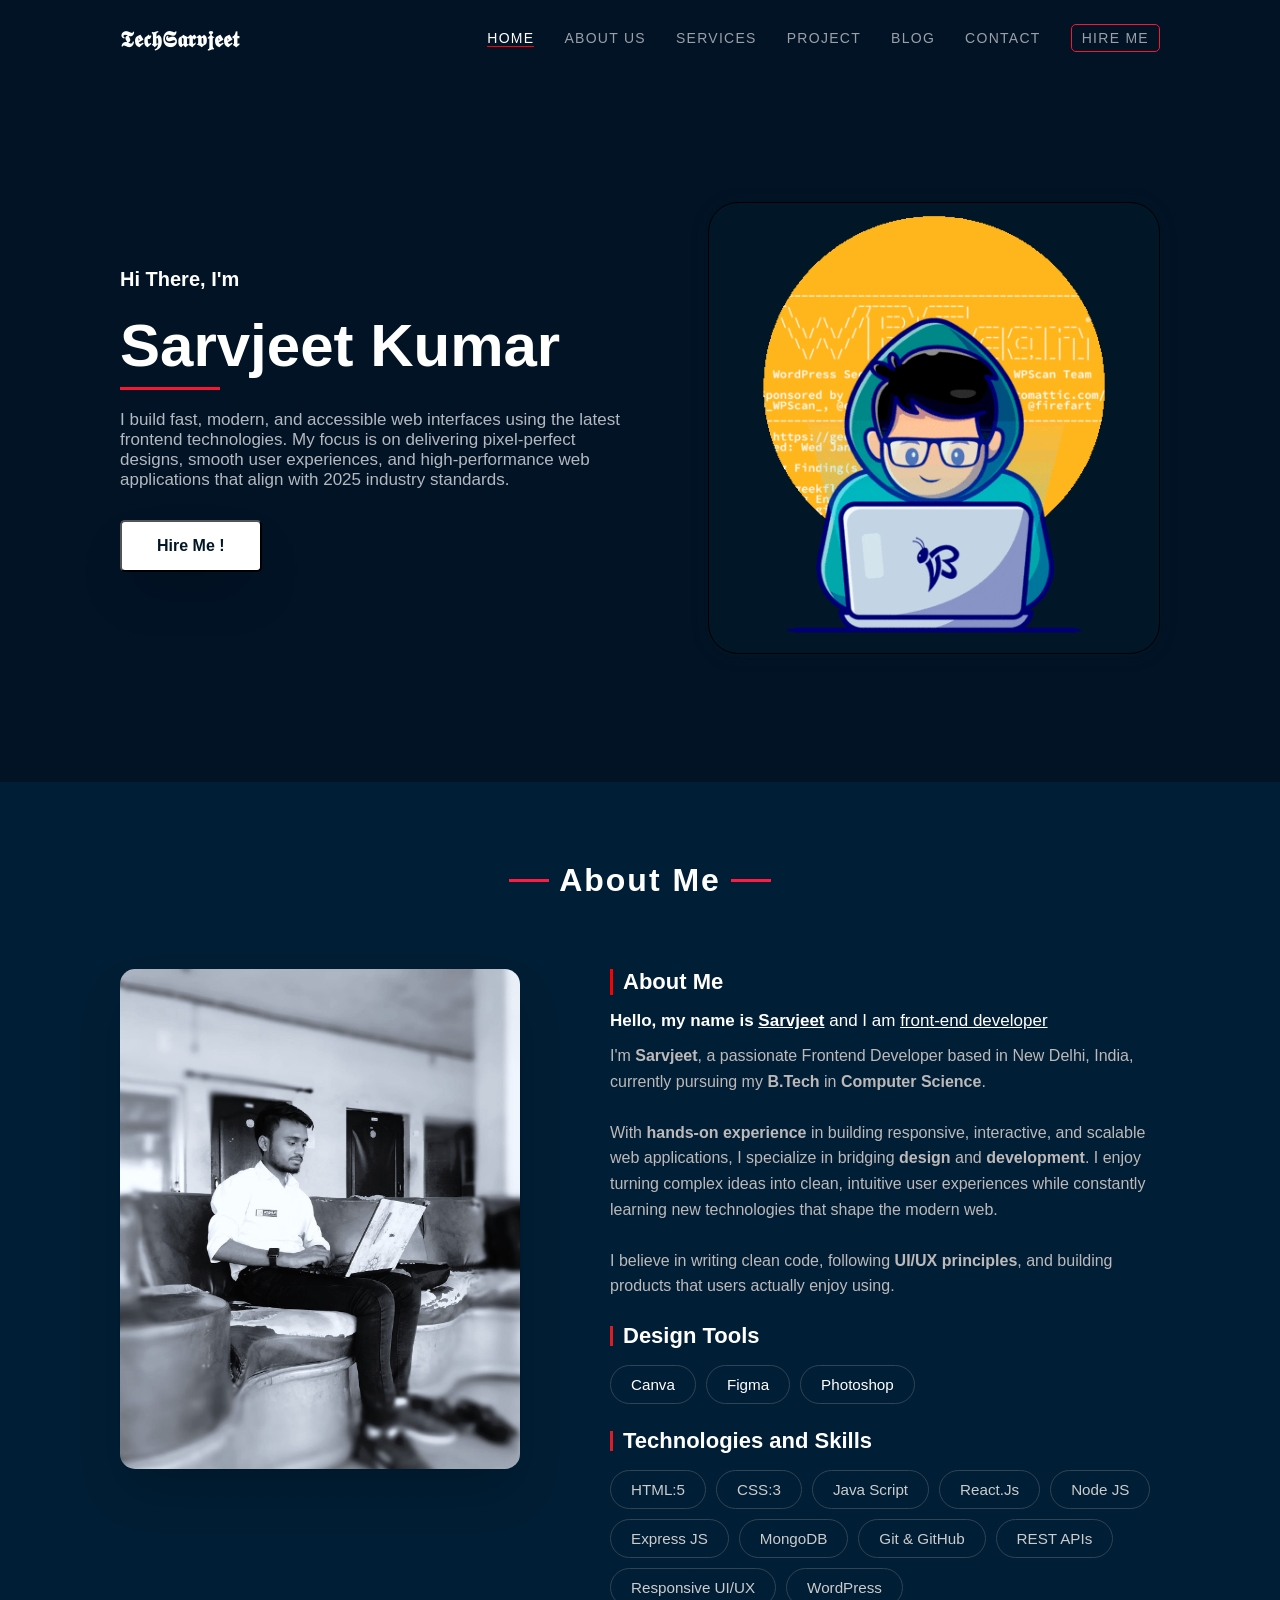
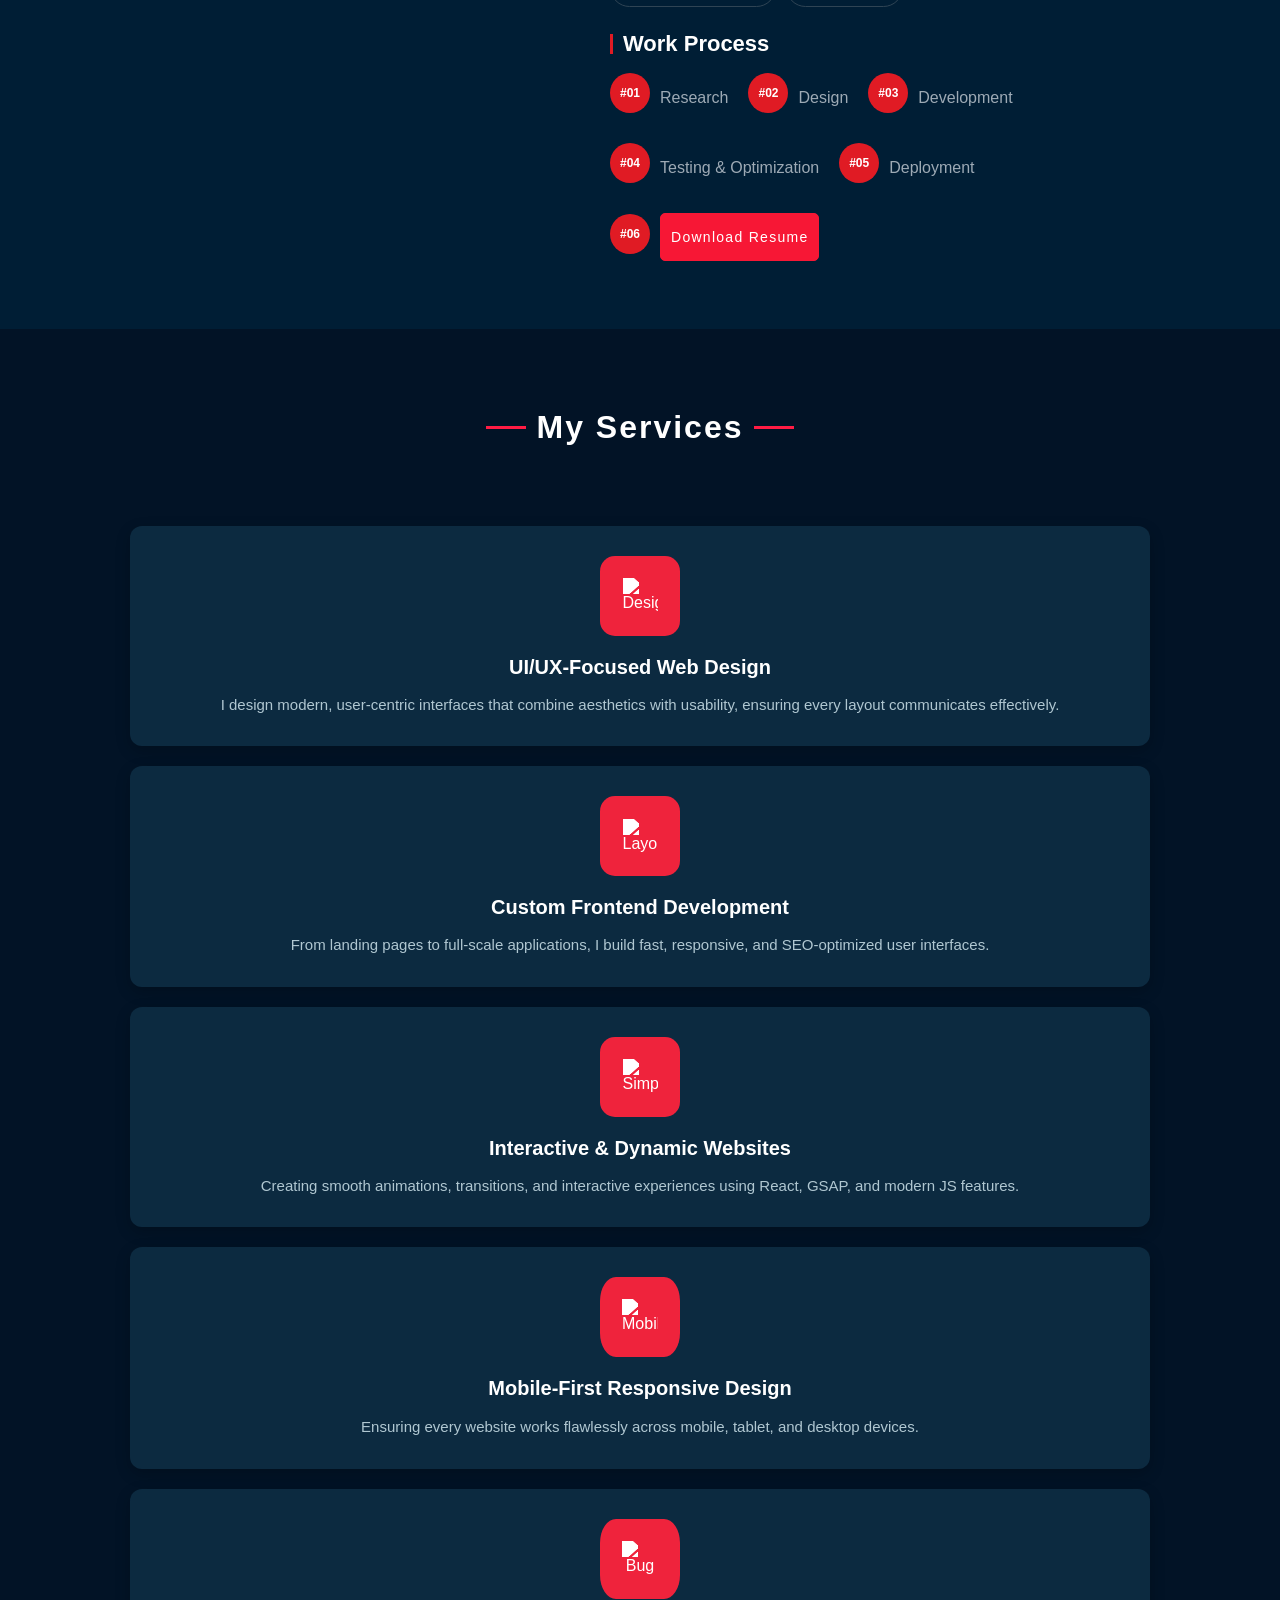
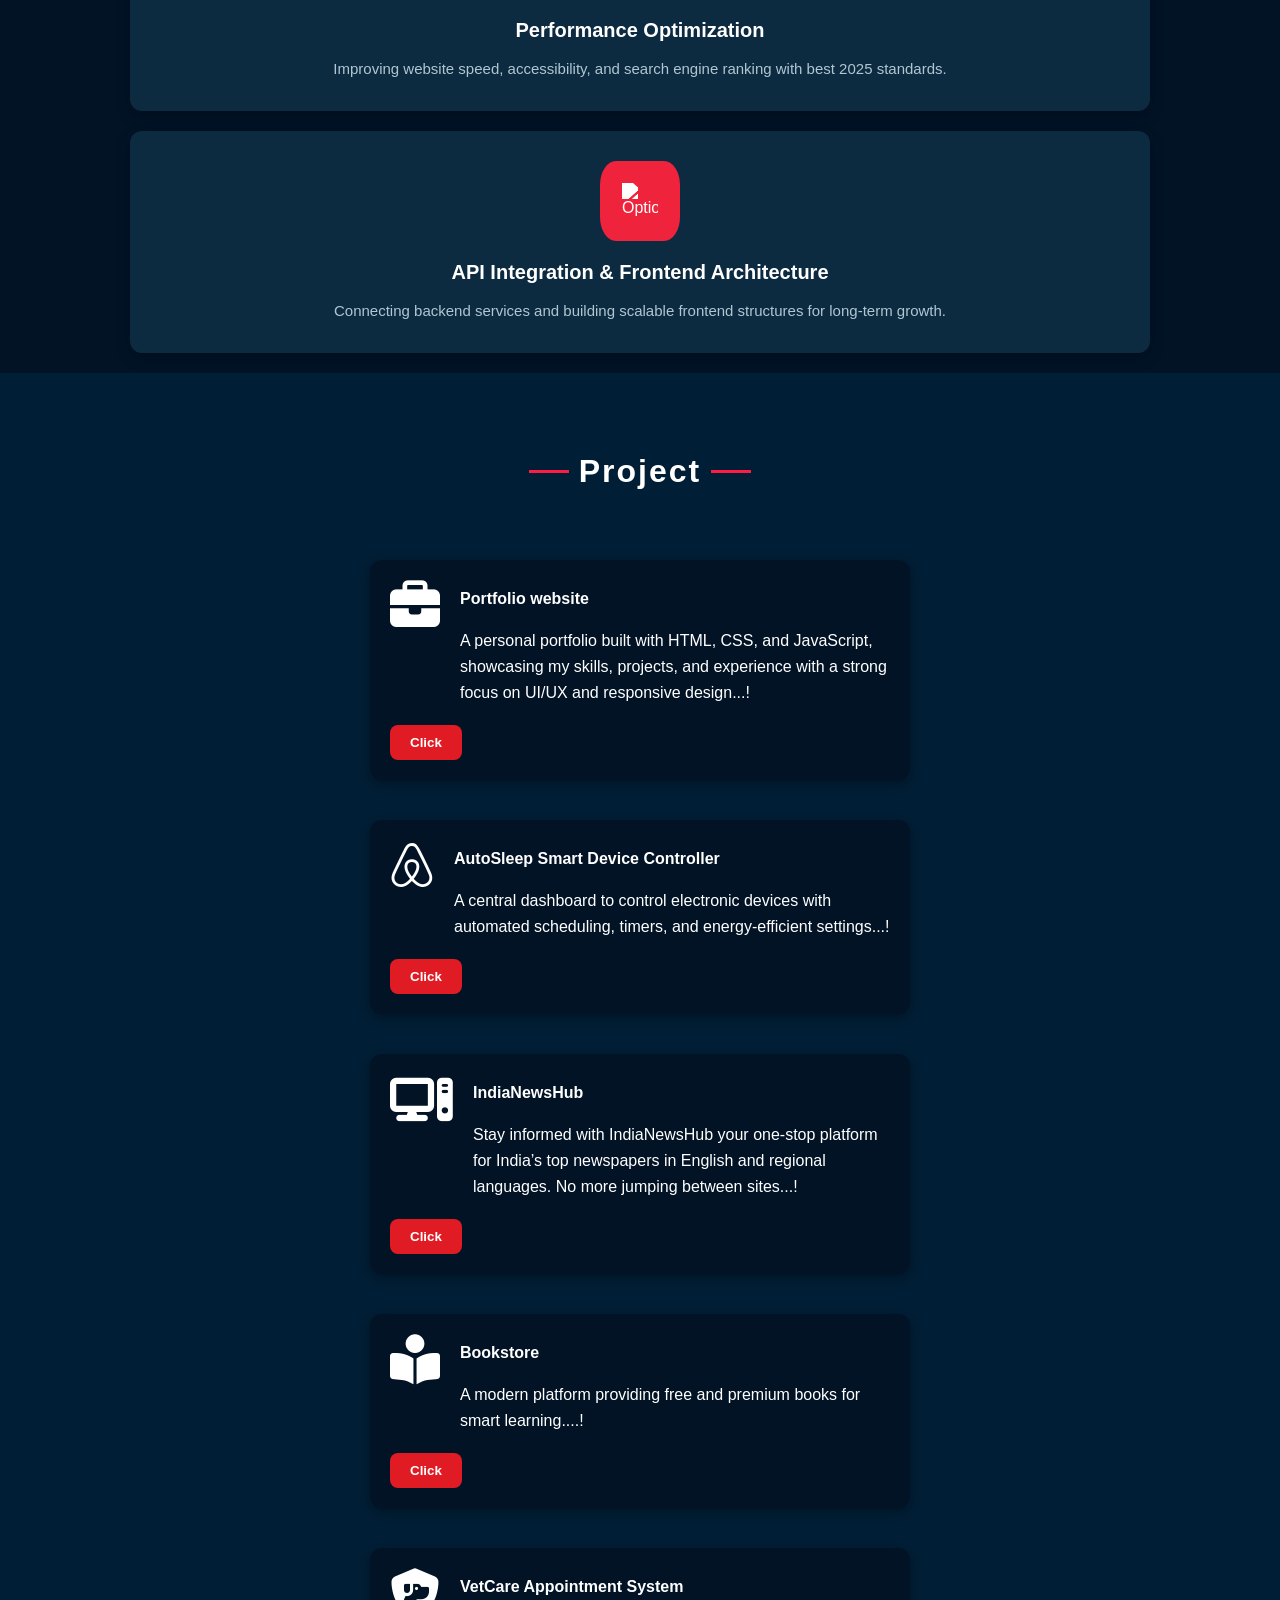
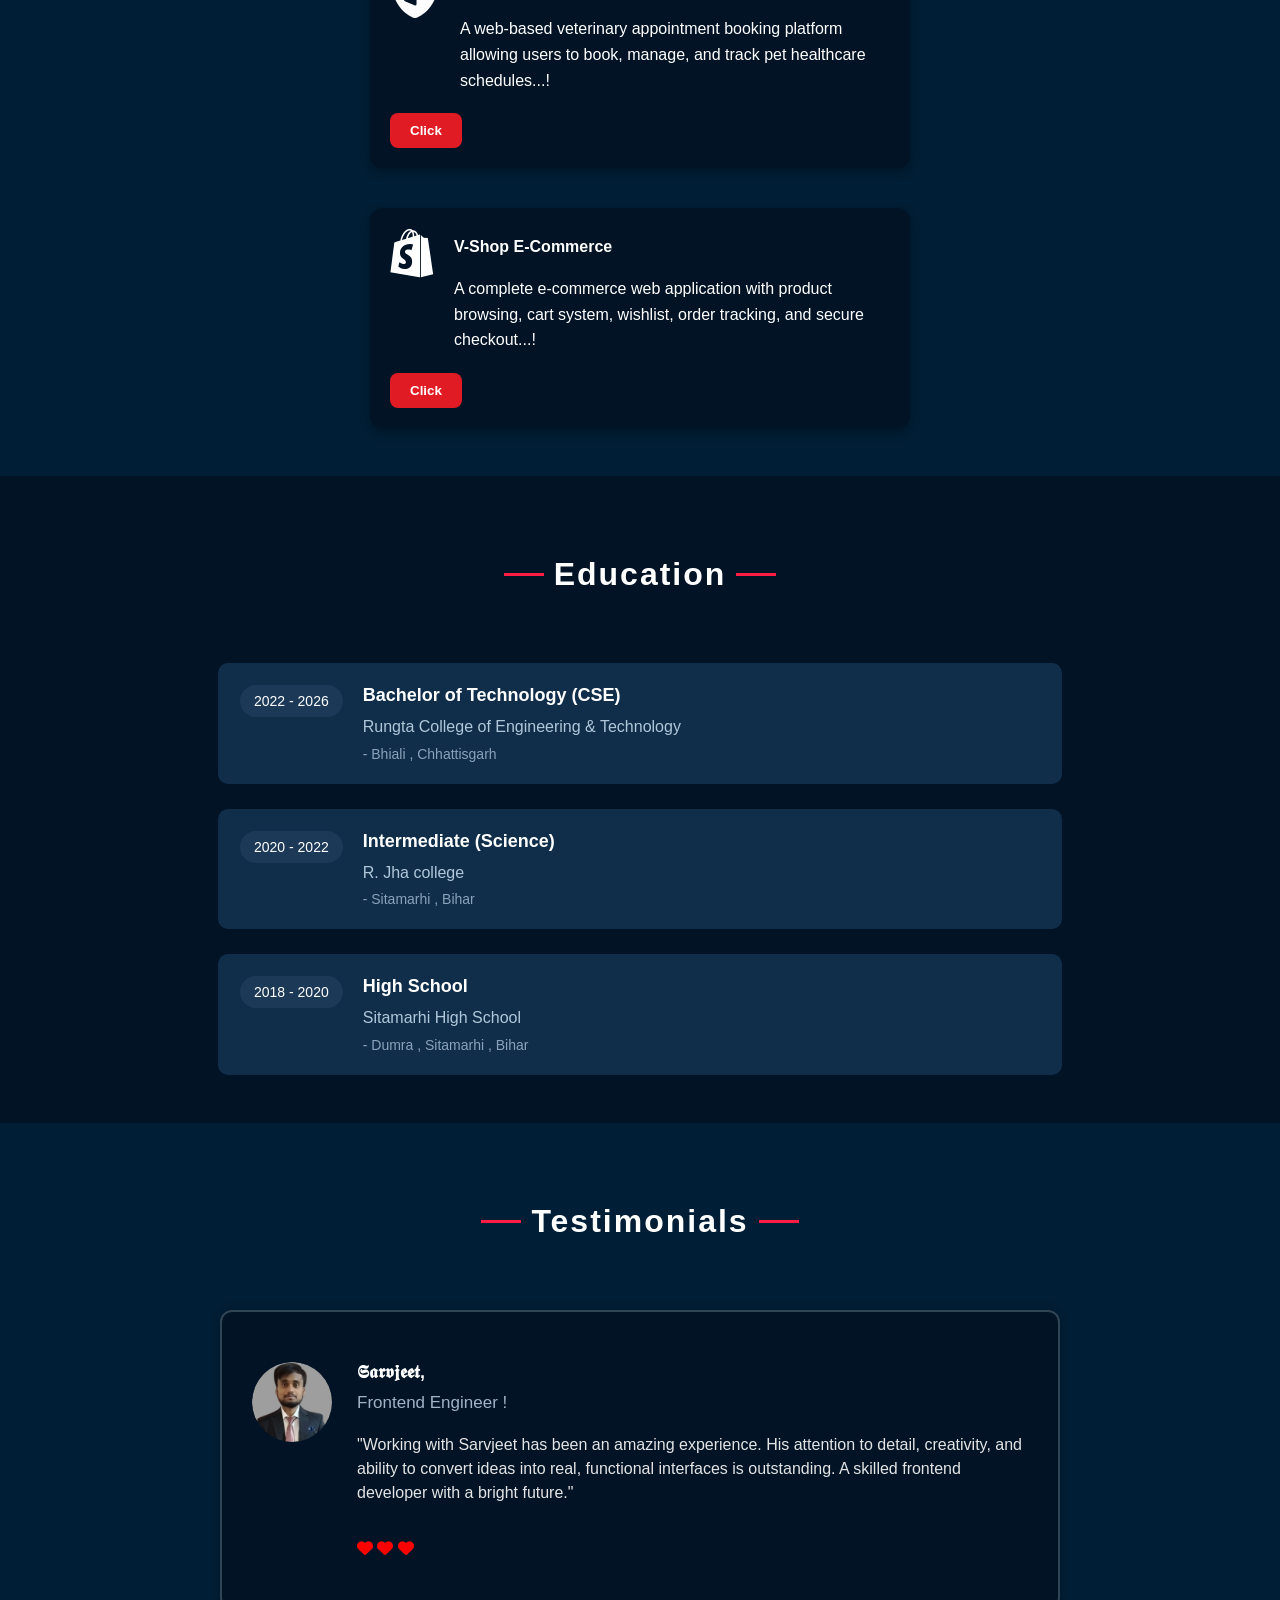
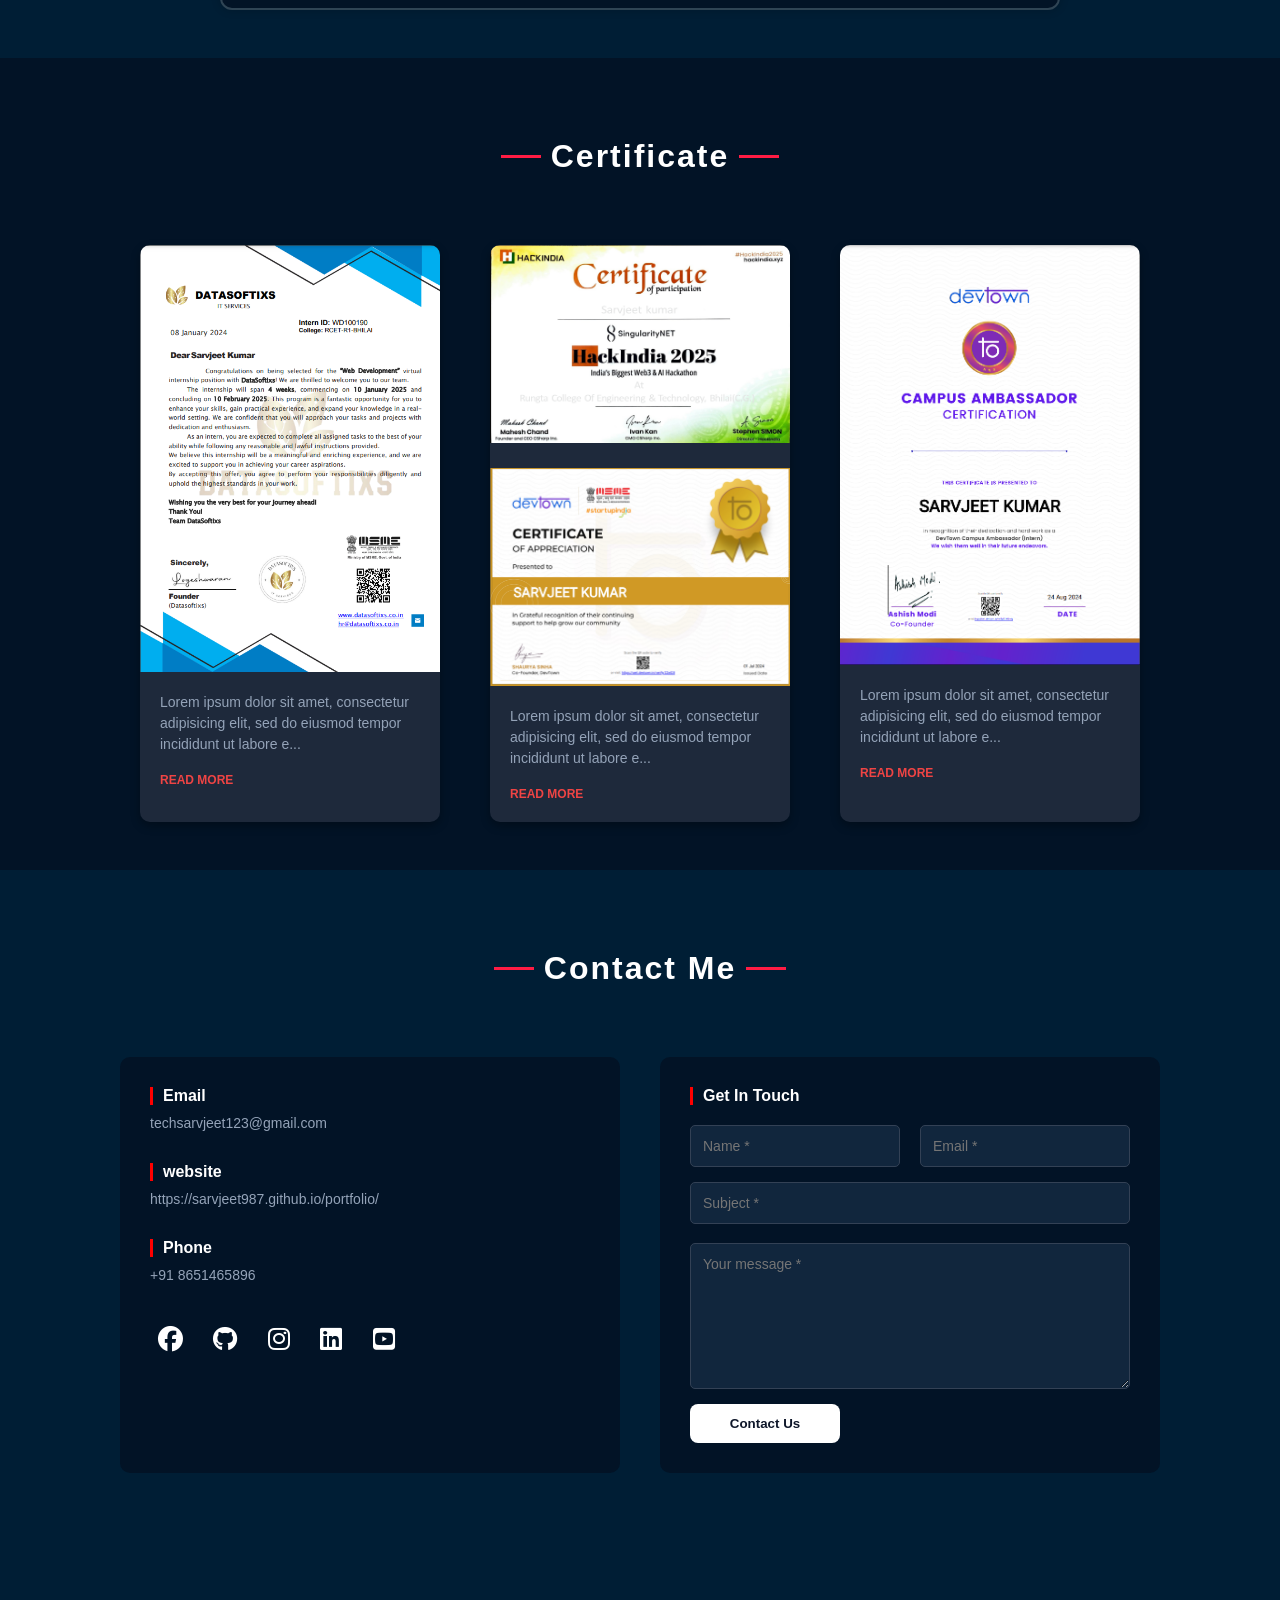
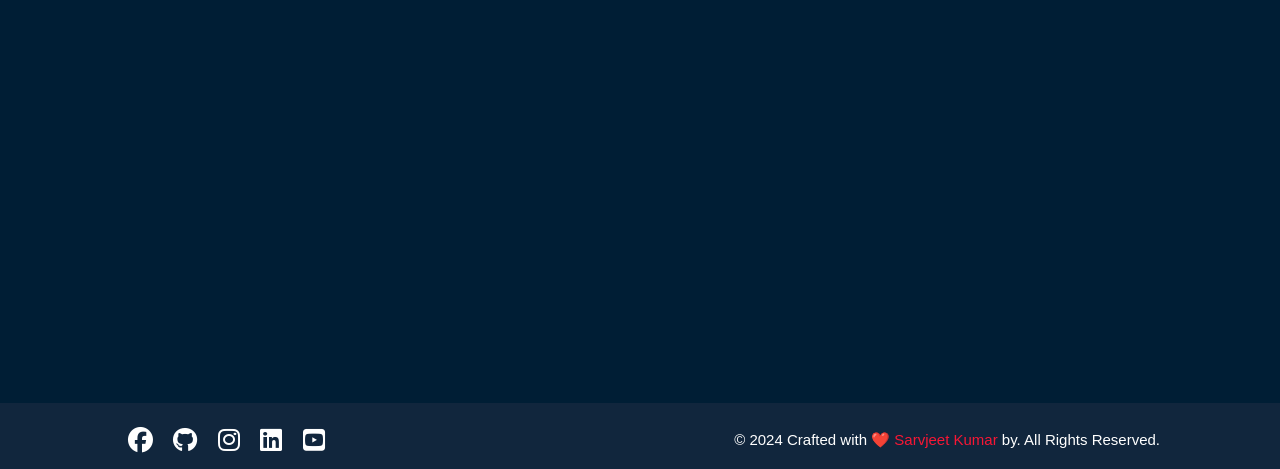
==== index.html @ d3eeb267 "Update index.html" ====
<!DOCTYPE html>
<html lang="en">

<head>
    <meta charset="UTF-8">
    <meta name="viewport" content="width=device-width, initial-scale=1.0">
    <title>Portfolio</title>
    <link rel="stylesheet" href="style.css">
    <link href="https://unpkg.com/aos@2.3.1/dist/aos.css" rel="stylesheet">
    <link rel="stylesheet" href="https://cdnjs.cloudflare.com/ajax/libs/font-awesome/6.4.2/css/all.min.css">
    <link rel="icon" type="image/x-icon" href="fav-icon.png">
</head>

<body>
    <div id="welcomeModal" class="welcome-modal">
        <div class="modal-content">
            <button class="close-btn" aria-label="Close Modal">&times;</button>
            <h3 class="modal-title">👋 Welcome to My Portfolio!</h3>
            <div class="modal-body">
                <p>Thanks for visiting! I'm a Frontend Engineer currently working with Alpha Media New
                    Delhi.</p>
                <p>Dive into my latest work, technical case studies, and student projects in the Blog/Insights
                    section.</p>
            </div>
        </div>
    </div>
    <nav>
        <div class="logo">
            <h1>𝕿𝖊𝖈𝖍𝕾𝖆𝖗𝖛𝖏𝖊𝖊𝖙</h1>
        </div>
        <ul id="menuList">
            <a href="#" style="text-decoration: none;">
                <li style="color: #fff; border-bottom: 1px solid red;">Home</li>
            </a>
            <a href="#about">
                <li class="cool-link">About Us</li>
            </a>
            <a href="#servisess">
                <li class="cool-link">Services</li>
            </a>
            <a href="#proj">
                <li class="cool-link">Project</li>
            </a>
            <a href="blog.html" target="__blank">
                <li class="cool-link">Blog</li>
            </a>
            <a href="#contactME">
                <li class="cool-link">Contact</li>
            </a>
            <a href="#contactME">
                <button id="hireBtn"
                    style="padding: 5px 10px; text-align: center; color: rgba(255, 255, 255, 0.6);font-weight: 500;font-size: 14px;letter-spacing: 0.08rem;  background-color: #021326; border: 1px solid #f71735; border-radius: 5px ;cursor: pointer; margin-bottom: 4px;">HIRE
                    ME</button>
            </a>
        </ul>
        <div class="menuIcon">
            <i class="fa-solid fa-bars" onclick="ToggleMenu()"></i>
        </div>
    </nav>

    <!-- section-1 - Home-->
    <section id="hom">
        <div class="home">
            <div class="homeText">
                <h6>Hi There, I'm</h6>
                <h1>Sarvjeet Kumar</h1>
                <div class="bottomLine"></div>
                <div id="app"></div>
                <script src="https://unpkg.com/typewriter-effect@latest/dist/core.js"></script>
                <p>I build fast, modern, and accessible web interfaces using the latest frontend technologies. My focus
                    is on delivering pixel-perfect designs, smooth user experiences, and high-performance web
                    applications that align with 2025 industry standards.</p>
                <a href="#contactME"><button>Hire Me !</button></a>

            </div>
            <div class="homeIMG" data-aos="fade-up" data-aos-duration="3000">
                <!-- <img src="/sk.png" alt="mypictuer" height="400" width="400"> -->
            </div>
        </div>
    </section>
    <!-- section - 2 - About -->
    <section id="about">
        <div class="about-1">
            <div class="about-title">
                <div class="line"></div>
                <h2>About Me</h2>
                <div class="line"></div>
            </div>
            <div class="about-2">
                <div class="aboutIMG" data-aos="fade-down" data-aos-easing="linear" data-aos-duration="1500">
                    <img src="e.jpg" alt="" width="400" height="500">
                </div>
                <div class="aboutText">
                    <div class="about-me">
                        <h2>About Me</h2>
                        <p class="intro">
                            <strong>Hello, my name is <u>Sarvjeet</u></strong> and I am <u>front-end
                                developer</u>
                        </p>
                        <p class="description">
                            I'm <strong>Sarvjeet</strong>, a passionate Frontend Developer based in New Delhi, India,
                            currently pursuing
                            my <strong> B.Tech</strong> in <strong>Computer Science</strong>.
                            <br><br>
                            With <strong>hands-on experience</strong> in building responsive, interactive, and scalable
                            web applications,
                            I specialize in bridging <strong>design</strong> and <strong>development</strong>. I enjoy
                            turning complex ideas into clean,
                            intuitive user experiences while constantly learning new technologies that shape the modern
                            web.
                            <br><br>
                            I believe in writing clean code, following <strong>UI/UX principles</strong>, and building
                            products that users actually enjoy using.
                        </p>

                    </div>
                    <div class="design-tools">
                        <h2><span class="red-bar"></span> Design Tools</h2>
                        <div class="tool-buttons">
                            <span class="tool">Canva</span>
                            <span class="tool">Figma</span>
                            <span class="tool">Photoshop</span>
                        </div>
                    </div>
                    <div class="skills-section">
                        <h2><span class="red-bar"></span> Technologies and Skills</h2>
                        <div class="skill-tags">
                            <span class="skill">HTML:5</span>
                            <span class="skill">CSS:3</span>
                            <span class="skill">Java Script</span>
                            <span class="skill">React.Js</span>
                            <span class="skill">Node JS</span>
                            <span class="skill">Express JS</span>
                            <span class="skill">MongoDB</span>
                            <span class="skill">Git & GitHub</span>
                            <span class="skill">REST APIs</span>
                            <span class="skill">Responsive UI/UX</span>
                            <span class="skill">WordPress</span>
                        </div>
                    </div>
                    <div class="work-process">
                        <h2><span class="red-bar"></span> Work Process</h2>
                        <div class="process-steps">
                            <div class="step">
                                <div class="circle">#01</div>
                                <span>Research</span>
                            </div>
                            <div class="step">
                                <div class="circle">#02</div>
                                <span>Design</span>
                            </div>
                            <div class="step">
                                <div class="circle">#03</div>
                                <span>Development </span>
                            </div>
                            <div class="step">
                                <div class="circle">#04</div>
                                <span> Testing & Optimization </span>
                            </div>
                            <div class="step">
                                <div class="circle">#05</div>
                                <span> Deployment </span>
                            </div>
                            <div class="step">
                                <div class="circle">#06</div>
                                <a href="https://drive.google.com/file/d/1IvRXbjgb6ktro1CJtRo--YtNU-hYTtOW/view"
                                    target="_blank">
                                    <button
                                        style="padding: 15px 10px; text-align: center; color: white;font-weight: 500;font-size: 14px;letter-spacing: 0.08rem;  background-color: #f71735; border: 1px solid #f71735; border-radius: 5px ;cursor: pointer; margin-bottom: 4px; transition: all 0.5s;"
                                        class="resumeBTN">Download Resume</button>
                                </a>
                            </div>
                        </div>
                    </div>
                </div>
            </div>
        </div>
        <!-- section-3 (services) -->
        <section id="servisess">
            <div class="section3">
                <div class="servises-tittle">
                    <div class="line"></div>
                    <h2>My Services</h2>
                    <div class="line"></div>
                </div>
                <div class="servisesCard">
                    <div class="servisesCardTop" data-aos="fade-up" data-aos-duration="3000">
                        <div class="card">
                            <div class="icon">
                                <img src="https://cdn-icons-png.flaticon.com/512/1055/1055687.png" alt="Design Icon">
                            </div>
                            <h3>UI/UX-Focused Web Design</h3>
                            <p>I design modern, user-centric interfaces that combine aesthetics with usability, ensuring
                                every layout communicates effectively.</p>
                        </div>

                        <div class="card">
                            <div class="icon">
                                <img src="https://cdn-icons-png.flaticon.com/512/1828/1828911.png" alt="Layout Icon">
                            </div>
                            <h3>Custom Frontend Development</h3>
                            <p>From landing pages to full-scale applications, I build fast, responsive, and
                                SEO-optimized user interfaces.</p>
                        </div>

                        <div class="card">
                            <div class="icon">
                                <img src="https://cdn-icons-png.flaticon.com/512/1828/1828919.png" alt="Simple Icon">
                            </div>
                            <h3>Interactive & Dynamic Websites</h3>
                            <p>Creating smooth animations, transitions, and interactive experiences using React, GSAP,
                                and modern JS features.</p>
                        </div>
                    </div>
                    <div class="servisesCardBottom" data-aos="fade-up" data-aos-duration="2000">
                        <div class="card">
                            <div class="icon">
                                <img src="https://cdn-icons-png.flaticon.com/512/1828/1828940.png" alt="Mobile Icon">
                            </div>
                            <h3>Mobile-First Responsive Design</h3>
                            <p>Ensuring every website works flawlessly across mobile, tablet, and desktop devices.</p>
                        </div>

                        <div class="card">
                            <div class="icon">
                                <img src="https://cdn-icons-png.flaticon.com/512/1170/1170576.png" alt="Bug Icon">
                            </div>
                            <h3>Performance Optimization</h3>
                            <p>Improving website speed, accessibility, and search engine ranking with best 2025
                                standards.</p>
                        </div>

                        <div class="card">
                            <div class="icon">
                                <img src="https://cdn-icons-png.flaticon.com/512/2991/2991108.png" alt="Options Icon">
                            </div>
                            <h3>API Integration & Frontend Architecture</h3>
                            <p>Connecting backend services and building scalable frontend structures for long-term
                                growth.</p>
                        </div>
                    </div>

                </div>
            </div>
        </section>
        <!-- section-4 (project) -->
        <section id="proj">
            <div class="project">
                <div class="project-tittle">
                    <div class="line"></div>
                    <h2>Project</h2>
                    <div class="line"></div>
                </div>

                <div class="projectCard">
                    <div class="projectCardSection1" data-aos="fade-down" data-aos-easing="linear"
                        data-aos-duration="1500">

                        <div class="card">
                            <div class="card-header">
                                <i class="fa-solid fa-briefcase"></i>
                                <div class="card-content">
                                    <div class="name">Portfolio website</div>
                                    <p>
                                        A personal portfolio built with HTML, CSS, and JavaScript, showcasing my skills,
                                        projects, and experience with a strong focus on UI/UX and responsive design...!
                                    </p>
                                </div>
                            </div>

                            <div class="card-footer">
                                <button class="proj-btn"
                                    data-link="https://github.com/Sarvjeet987/portfolio">Click</button>
                            </div>
                        </div>

 <div class="card">
                            <div class="card-header">
                                <i class="fa-brands fa-airbnb"></i>
                                <div class="card-content">
                                    <div class="name">AutoSleep Smart Device Controller</div>
                                    <p>
                                        A central dashboard to control electronic devices with automated scheduling,
                                        timers, and energy-efficient settings...!
                                    </p>
                                </div>
                            </div>
                            <div class="card-footer">
                                <button class="proj-btn"
                                    data-link="https://github.com/Sarvjeet987/Electronic-Devices-Management-System">Click</button>
                            </div>
                        </div>
                        <div class="card">
                            <div class="card-header">
                                <i class="fa-solid fa-computer"></i>
                                <div class="card-content">
                                    <div class="name">IndiaNewsHub</div>
                                    <p>
                                        Stay informed with IndiaNewsHub your one-stop platform for India’s top
                                        newspapers
                                        in English and regional languages. No more jumping between sites...!
                                    </p>
                                </div>
                            </div>
                            <div class="card-footer">
                                <button class="proj-btn"
                                    data-link="https://github.com/Sarvjeet987/WebTech">Click</button>
                            </div>
                        </div>


                        <div class="card">
                            <div class="card-header">
                                <i class="fa-solid fa-book-open-reader"></i>
                                <div class="card-content">
                                    <div class="name">Bookstore</div>
                                    <p>
                                       A modern platform providing free and premium books for smart learning....!
                                    </p>
                                </div>
                            </div>
                            <div class="card-footer">
                                <button class="proj-btn"
                                    data-link="https://github.com/Sarvjeet987/bookstore/tree/main">Click</button>
                            </div>
                        </div>


                        <div class="card">
                            <div class="card-header">
                                <i class="fa-solid fa-shield-dog"></i>
                                <div class="card-content">
                                    <div class="name">VetCare Appointment System</div>
                                    <p>
                                        A web-based veterinary appointment booking platform allowing users to book,
                                        manage, and track pet healthcare schedules...!
                                    </p>
                                </div>
                            </div>
                            <div class="card-footer">
                                <button class="proj-btn"
                                    data-link="https://github.com/Sarvjeet987/VetEase">Click</button>
                            </div>
                        </div>


                        <div class="card">
                            <div class="card-header">
                                <i class="fa-brands fa-shopify"></i>
                                <div class="card-content">
                                    <div class="name">V-Shop E-Commerce</div>
                                    <p>
                                        A complete e-commerce web application with product browsing, cart system,
                                        wishlist, order tracking, and secure checkout...!
                                    </p>
                                </div>
                            </div>
                            <div class="card-footer">
                                <button class="proj-btn"
                                    data-link="https://github.com/Sarvjeet987/v-shop">Click</button>
                            </div>
                        </div>

                    </div>
                </div>
            </div>
        </section>
        <!-- Project Access Popup -->
        <div id="projectAccessPopup" class="proj-popup-overlay">
            <div class="proj-popup-box">
                <h2>Enter Your Full Name</h2>
                <input type="text" id="projUserName" placeholder="Full Name..." />
                <p id="proj-error-msg"></p>

                <div class="proj-popup-actions">
                    <button id="projSubmitBtn">Submit</button>
                    <button id="projCloseBtn" class="close-btn">Cancel</button>
                </div>
            </div>
        </div>
        <!-- section-5 (education) -->
        <section>
            <div class="education">
                <div class="education-tittle">
                    <div class="line"></div>
                    <h2>Education</h2>
                    <div class="line"></div>
                </div>
                <div class="educationCard">
                    <div class="experience-card">
                        <div class="date-tag">2022 - 2026</div>
                        <div class="content">
                            <h3>Bachelor of Technology (CSE)</h3>
                            <p>Rungta College of Engineering & Technology</p>
                            <div class="location">- Bhiali , Chhattisgarh</div>
                        </div>
                    </div>
                    <div class="experience-card" style="margin-top: 25px;">
                        <div class="date-tag">2020 - 2022</div>
                        <div class="content">
                            <h3>Intermediate (Science) </h3>
                            <p>R. Jha college</p>
                            <div class="location">- Sitamarhi , Bihar</div>
                        </div>
                    </div>
                    <div class="experience-card" style="margin-top: 25px;">
                        <div class="date-tag">2018 - 2020</div>
                        <div class="content">
                            <h3>High School</h3>
                            <p>Sitamarhi High School</p>
                            <div class="location">- Dumra , Sitamarhi , Bihar</div>
                        </div>
                    </div>
                </div>
            </div>
        </section>

        <!-- section-6 (testimonial) -->
        <section>
            <div class="testimonials">
                <div class="testimonials-tittle">
                    <div class="line"></div>
                    <h2>Testimonials</h2>
                    <div class="line"></div>
                </div>
                <div class="testimonial-card" data-aos="fade-right" data-aos-duration="1500">
                    <img src="circular_sarvjeetIMG.png" alt="Nancy Bayers">
                    <div class="testimonial-content">
                        <h3 style="margin-bottom: 10px;">𝕾𝖆𝖗𝖛𝖏𝖊𝖊𝖙,</h3>
                        <span>Frontend Engineer !</span>
                        <p>
                            "Working with Sarvjeet has been an amazing experience. His attention to detail, creativity,
                            and ability to convert ideas into real, functional interfaces is outstanding. A skilled
                            frontend developer with a bright future."
                        </p>
                        <i class="fa-solid fa-heart fa-beat"></i>
                        <i class="fa-solid fa-heart fa-beat"></i>
                        <i class="fa-solid fa-heart fa-beat"></i>
                    </div>
                </div>
            </div>
        </section>

        <!-- section-7(certificate) -->
        <section>
            <div class="cetificate">
                <div class="certificate-tittle">
                    <div class="line"></div>
                    <h2>Certificate</h2>
                    <div class="line"></div>
                </div>
                <div class="certificate-card">

                    <!-- Card 1 -->
                    <div class="card">
                        <div class="card-image">
                            <img src="interIMG.png" alt="Image 1">
                        </div>
                        <div class="card-content">
                            <p>Lorem ipsum dolor sit amet, consectetur adipisicing elit, sed do eiusmod tempor
                                incididunt ut labore e...</p>
                            <a href="#">Read More</a>
                        </div>
                    </div>

                    <!-- Card 2 -->
                    <div class="card">
                        <div class="card-image">
                            <img src="hackindia.png" alt="Image 2">
                            <img src="appreacition.png" alt="Image 2" style="margin-top: 25px;">
                            <div class="date-badge">
                            </div>
                        </div>
                        <div class="card-content">
                            <p>Lorem ipsum dolor sit amet, consectetur adipisicing elit, sed do eiusmod tempor
                                incididunt ut labore e...</p>
                            <a href="#">Read More</a>
                        </div>
                    </div>

                    <!-- Card 3 -->
                    <div class="card">
                        <div class="card-image">
                            <img src="cumpusA.png" alt="Image 3">
                        </div>
                        <div class="card-content">
                            <p>Lorem ipsum dolor sit amet, consectetur adipisicing elit, sed do eiusmod tempor
                                incididunt ut labore e...</p>
                            <a href="#">Read More</a>
                        </div>
                    </div>

                </div>

            </div>
        </section>
        <!-- section-8 (contact-me) -->
        <section id="contactME">
            <div class="contact-me">
                <div class="contact-me-tittle">
                    <div class="line"></div>
                    <h2>Contact Me</h2>
                    <div class="line"></div>
                </div>
                <div class="contact">
                    <div class="contact-section">

                        <!-- Contact Info -->
                        <div class="contact-info">
                            <h3>Email</h3>
                            <p>techsarvjeet123@gmail.com</p>
                            <h3 style="margin-top: 2rem;">website</h3>
                            <p>https://sarvjeet987.github.io/portfolio/</p>

                            <h3 style="margin-top: 2rem;">Phone</h3>
                            <p>+91 8651465896</p>

                            <div class="social-icons">
                                <a href="https://www.facebook.com/profile.php?id=100068092726962" target="_blank"><i
                                        class="fa-brands fa-facebook"></i></a> <!-- Facebook -->
                                <a href="https://github.com/Sarvjeet987" target="_blank"><i
                                        class="fa-brands fa-github"></i></a> <!-- Github -->
                                <a href="https://www.instagram.com/sarvjeet_k.s/" target="_blank"><i
                                        class="fa-brands fa-instagram"></i></a> <!-- Instagram -->
                                <a href="https://www.linkedin.com/in/%F0%9D%97%A6%F0%9D%97%AE%F0%9D%97%BF%F0%9D%98%83%F0%9D%97%B7%F0%9D%97%B2%F0%9D%97%B2%F0%9D%98%81-%F0%9D%97%9E%F0%9D%98%82%F0%9D%97%BA%F0%9D%97%AE%F0%9D%97%BF-4b0488251/"
                                    target="_blank"><i class="fa-brands fa-linkedin"></i></a> <!-- LinkedIn -->
                                <a href="https://www.youtube.com/@techsarvjeet123" target="_blank"><i
                                        class="fa-brands fa-square-youtube"></i></a> <!-- youtube -->
                            </div>
                        </div>

                        <!-- Contact Form -->
                        <div class="contact-form">
                            <h3>Get In Touch</h3>
                            <form id="contactForm" action="https://formspree.io/f/mldwooyg" method="POST">
                                <div class="form-group">
                                    <input type="text" name="name" placeholder="Name *" required>
                                    <input type="email" name="email" placeholder="Email *" required>
                                </div>
                                <input type="text" name="subject" placeholder="Subject *" required>
                                <textarea name="message" placeholder="Your message *" required></textarea>
                                <button type="submit">Contact Us</button>
                            </form>
                        </div>
                    </div>
                </div>
                <div class="map" style="margin-top: 3rem;" data-aos="fade-up" data-aos-duration="2000">
                    <iframe
                        src="https://www.google.com/maps/embed?pb=!1m18!1m12!1m3!1d7005.711270866368!2d77.08175014347373!3d28.604107402720807!2m3!1f0!2f0!3f0!3m2!1i1024!2i768!4f13.1!3m3!1m2!1s0x390d1b4e953b4309%3A0xb45f26efe72338e9!2sDashrath%20Puri%2C%20Delhi!5e0!3m2!1sen!2sin!4v1746639887293!5m2!1sen!2sin"
                        style="border:0;" allowfullscreen="" loading="lazy"
                        referrerpolicy="no-referrer-when-downgrade"></iframe>
                </div>
            </div>
        </section>
        <!-- section-9 (Footer) -->
        <footer>
            <div class="footer">
                <div class="social-icons">
                    <a href="https://www.facebook.com/profile.php?id=100068092726962" target="_blank"><i
                            class="fa-brands fa-facebook fa-beat"></i></a> <!-- Facebook -->
                    <a href="https://github.com/Sarvjeet987" target="_blank"><i
                            class="fa-brands fa-github fa-beat"></i></a>
                    <!-- Github -->
                    <a href="https://www.instagram.com/sarvjeet_k.s/" target="_blank"><i
                            class="fa-brands fa-instagram fa-beat"></i></a> <!-- Instagram -->
                    <a href="https://www.linkedin.com/in/%F0%9D%97%A6%F0%9D%97%AE%F0%9D%97%BF%F0%9D%98%83%F0%9D%97%B7%F0%9D%97%B2%F0%9D%97%B2%F0%9D%98%81-%F0%9D%97%9E%F0%9D%98%82%F0%9D%97%BA%F0%9D%97%AE%F0%9D%97%BF-4b0488251/"
                        target="_blank"><i class="fa-brands fa-linkedin fa-beat"></i></a> <!-- LinkedIn -->
                    <a href="https://www.youtube.com/@techsarvjeet123" target="_blank"><i
                            class="fa-brands fa-square-youtube fa-beat"></i></a> <!-- youtube -->
                </div>
                <div class="text">
                    <p>© 2024 Crafted with ❤️ <span style="color: #f71735;"> Sarvjeet Kumar</span> by. All Rights
                        Reserved.</p>
                </div>

            </div>

        </footer>




        <!-- java script links -->
        <script src="https://unpkg.com/aos@2.3.1/dist/aos.js"></script>
        <script>
            AOS.init();
        </script>
        <script src="srcript.js"></script>
</body>

</html>
---- style.css ----
* {
    padding: 0;
    margin: 0;
    font-family: "Inter", sans-serif;
}

nav {
    padding: 10px 7.5rem;
    display: flex;
    align-items: center;
    justify-content: space-between;
    background: #021326;
    height: 60px;
    position: sticky;
    top: 0;
    z-index: 1;
}

nav h1 {
    color: #fff;
    font-weight: 700;
    font-size: 22px;
    line-height: 1;
}

.logo {
    color: #fff;
}

nav ul {
    display: flex;
    gap: 30px;
    align-items: center;
}

nav ul li {
    list-style: none;
    text-decoration: none;
    cursor: pointer;
    color: rgba(255, 255, 255, 0.6);
    font-weight: 500;
    text-transform: uppercase;
    font-size: 14px;
    letter-spacing: 0.08rem;
    padding-top: 7px;
}

.menuIcon i {
    color: #f71735;
    font-size: 30px;
}

.menuIcon {
    display: none;
}

/*boder bottom style*/
nav li {
    margin-bottom: 10px;
}

.cool-link {
    display: inline-block;
    text-decoration: none;
    margin-bottom: 10px;
}

.cool-link::after {
    content: '';
    display: block;
    width: 0;
    height: 1px;
    background: red;
    transition: width .3s;
}

.resumeBTN:hover {
    background-color: #001e35 !important;
}

.cool-link:hover::after {
    width: 100%;
}

@media (max-width:1000px) {
    .menuIcon {
        display: block;
    }

    nav ul {
        position: absolute;
        top: 75px;
        left: 0;
        right: 0;
        flex-direction: column;
        text-align: center;
        gap: 0;
        background: #021326;
        overflow: hidden;
    }

    nav ul li {
        padding: 15px;
    }

    #menuList {
        transition: all 0.5s;
    }

    nav {
        padding: 10px 20px;
    }
}

/*Home*/
.home {
    display: flex;
    align-items: center;
    justify-content: space-between;
    padding: 10px 7.5rem;
    background-color: #021326;
    padding-bottom: 8rem;
}

.homeText {
    margin-top: 6rem;
}

.homeText h6 {
    font-size: 20px;
    color: #fff;
    font-weight: 600;
    margin-bottom: 20px;
}

.homeText h1 {
    color: #fff;
    font-size: 60px;
    font-weight: 700;
    position: relative;
    margin: 0 0 7px 0;
}

.homeText p {
    font-size: 17px;
    color: rgba(255, 255, 255, 0.7);
    max-width: 500px;
    margin-top: 20px;
}

.homeText button {
    background: #fff;
    color: #011627;
    padding: 0 35px;
    line-height: 48px;
    font-size: 16px;
    font-weight: 600;
    text-decoration: none !important;
    box-shadow: rgba(0, 0, 0, 0.25) 0px 25px 50px -12px;
    border-radius: 5px;
    margin-top: 30px;
    transition: all 0.5s;
    cursor: pointer;
}

.homeText button:hover {
    background-color: red;
    color: #fff;
}

.bottomLine {
    height: 3px;
    width: 100px;
    background-color: #f71735;
}

/*aniated text podepane*/
#app {
    color: #fff;
    font-weight: 600;
    font-size: 28px;
    margin-top: 20px;
    background-color: #fff;
    background-clip: border-box;
    text-fill-color: transparent;
    background-clip: text;
    -webkit-background-clip: text;
    -webkit-text-fill-color: transparent;
    text-fill-color: transparent;
    animation: textclip 2s linear infinite;
}

@keyframes textclip {
    to {
        background-position: 200% center;
    }
}

.homeIMG {
    border: 1px solid;
    height: 450px;
    width: 450px;
    margin-top: 7rem;
    border-radius: 30px;
    background-color: #011627;
    background-image: url(coddingGIF.gif);
    background-size: contain;
    box-shadow: rgba(14, 30, 37, 0.12) 0px 2px 4px 0px, rgba(14, 30, 37, 0.32) 0px 2px 16px 0px;
}

@media (max-width:1000px) {
    .home {
        flex-wrap: wrap;
        padding: 10px 20px;
        padding-bottom: 3rem;
    }

    .homeIMG {
        margin-top: 3rem;
        height: 400px;
        width: 400px;
        background-repeat: no-repeat;
    }

    .homeText {
        margin-top: 3rem;
    }
}

/*about*/
.about-1 {
    padding: 10px 7.5rem;
    background-color: #001e35;
    /* border: 1px solid red; */
    padding-bottom: 4rem;

}

.about-1 h1 {
    text-align: center;
}

.about-2 {
    display: flex;
    gap: 90px;
}

.about-title {
    display: flex;
    align-items: center;
    justify-content: center;
    gap: 10px;
    padding: 70px 0;
}

.about-title h2 {
    color: #fff;
    font-size: 32px;
    letter-spacing: 2px;
    font-weight: bold;
}

.about-title .line {
    width: 40px;
    height: 3px;
    background-color: #ff1c44;
}

.about-me h2 {
    color: #fff;
    font-size: 22px;
    margin-bottom: 16px;
    border-left: 3px solid red;
    padding-left: 10px;
}

.about-me .intro {
    color: #fff;
    font-size: 17px;
    margin-bottom: 12px;
}

.about-me .intro u {
    text-decoration: underline;
    color: #fff;
}

.about-me .description {
    color: #bdb9b9;
    font-size: 16px;
    line-height: 1.6;
}

/**/
.design-tools {
    /* max-width: 600px; */
    margin-top: 1.5rem;
}

.design-tools h2 {
    display: flex;
    align-items: center;
    margin-bottom: 16px;
    color: #fff;
    font-size: 22px;
}

.red-bar {
    width: 3px;
    height: 20px;
    background-color: #e01b24;
    margin-right: 10px;
}


.tool-buttons {
    display: flex;
    flex-wrap: wrap;
    gap: 10px;
}

.tool {
    padding: 10px 20px;
    border: 1px solid #2f4454;
    border-radius: 9999px;
    background-color: transparent;
    color: #fff;
    font-size: 0.95rem;
    transition: all 0.3s ease;
}

.tool:hover {
    /* background-color: #e01b24; */
    border: 1px solid #e01b24;
    color: #fff;
}

/**/
.skills-section {
    margin-top: 1.5rem;
}

.skills-section h2 {
    display: flex;
    align-items: center;
    margin-bottom: 16px;
    color: #fff;
    font-size: 22px;
}

.skills-section .red-bar {
    width: 3px;
    height: 20px;
    background-color: #e01b24;
    margin-right: 10px;
}

.skill-tags {
    display: flex;
    flex-wrap: wrap;
    gap: 10px;
}

.skill {
    padding: 10px 20px;
    border: 1px solid #2f4454;
    border-radius: 9999px;
    background-color: transparent;
    color: #ccc;
    font-size: 0.95rem;
    transition: all 0.3s ease;
}

.skill:hover {
    border: 1px solid #e01b24;
    color: #fff;
}

/***/
.work-process {
    margin-top: 1.5rem;
}

.work-process h2 {
    display: flex;
    align-items: center;
    margin-bottom: 16px;
    color: #fff;
    font-size: 22px;
}

.work-process .red-bar {
    width: 3px;
    height: 20px;
    background-color: #e01b24;
    margin-right: 10px;
}

.process-steps {
    display: flex;
    flex-wrap: wrap;
    gap: 20px;
}

.step {
    display: flex;
    gap: 10px;
    align-items: center;
    color: #9daab5;
}

.circle {
    background-color: #e01b24;
    color: white;
    font-weight: bold;
    border-radius: 50%;
    width: 40px;
    height: 40px;
    display: flex;
    align-items: center;
    justify-content: center;
    margin-bottom: 10px;
    font-size: 12px;
}

.about-2 .aboutIMG img {
    border-radius: 15px;
    box-shadow: rgba(0, 0, 0, 0.25) 0px 25px 50px -12px;

}

@media (max-width:1000px) {
    .about-1 {
        padding: 10px 20px;
        padding-bottom: 3rem;
    }

    .about-2 {
        flex-wrap: wrap;
    }

    .about-2 .aboutIMG img {
        padding-right: 0rem;
        padding-bottom: 2rem;
        width: 100%;
        height: auto;
    }

    .process-steps {
        flex-wrap: wrap;
        gap: 10px;
    }
}

/*servises*/
.section3 {
    padding: 10px 7.5rem;
    background-color: #021326;
    /* padding-bottom: 4rem; */

}

.servises-tittle {
    display: flex;
    align-items: center;
    justify-content: center;
    gap: 10px;
    padding: 70px 0;
}

.servises-tittle h2 {
    color: #fff;
    font-size: 32px;
    letter-spacing: 2px;
    font-weight: bold;
}

.servises-tittle .line {
    width: 40px;
    height: 3px;
    background-color: #ff1c44;
}

/**/
.servisesCardTop {
    display: flex;
    justify-content: space-between;
}

.servisesCardTop .card {
    background-color: #0C2A40;
    border-radius: 12px;
    padding: 30px;
    width: 300px;
    text-align: center;
    box-shadow: 0 5px 15px rgba(0, 0, 0, 0.2);
    transition: all 0.5s;

}

.servisesCardTop .card:hover {
    transform: translateY(-5px);
    background-color: #001e35;

}

.servisesCardTop .icon {
    background-color: #EF233C;
    width: 80px;
    height: 80px;
    margin: 0 auto 20px;
    border-radius: 15px;
    display: flex;
    align-items: center;
    justify-content: center;
}

.servisesCardTop .icon img {
    width: 35px;
    height: 35px;
    filter: brightness(0) invert(1);
}

.servisesCardTop h3 {
    margin-bottom: 15px;
    font-size: 20px;
    color: #fff;
}

.servisesCardTop p {
    color: #b0c7d1;
    font-size: 15px;
    line-height: 1.5;
}

/**/
.servisesCardBottom {
    display: flex;
    justify-content: space-between;
    padding: 60px 0px;

}

.servisesCardBottom .card {
    background-color: #0C2A40;
    border-radius: 12px;
    padding: 30px;
    width: 300px;
    text-align: center;
    box-shadow: 0 5px 15px rgba(0, 0, 0, 0.2);
    transition: all 0.5s;
}

.servisesCardBottom .card:hover {
    transform: translateY(-5px);
    background-color: #001e35;
}

.servisesCardBottom .icon {
    background-color: #EF233C;
    width: 80px;
    height: 80px;
    margin: 0 auto 20px;
    border-radius: 20% / 30%;
    display: flex;
    align-items: center;
    justify-content: center;
}

.servisesCardBottom .icon img {
    width: 36px;
    height: 36px;
    filter: brightness(0) invert(1);
}

.servisesCardBottom h3 {
    margin-bottom: 15px;
    font-size: 20px;
    color: #fff;
}

.servisesCardBottom p {
    color: #b0c7d1;
    font-size: 15px;
    line-height: 1.6;
}

@media (max-width:1000px) {
    .section3 {
        padding: 10px 20px;
        padding-bottom: 3rem;
    }

}

@media (max-width:1350px) {
    .servisesCardTop {
        flex-wrap: wrap;
    }

    .servisesCardTop .card {
        margin: 10px !important;
        width: 100%;
    }

    .servisesCardBottom {
        flex-wrap: wrap;
        padding: 0px 0px;
    }

    .servisesCardBottom .card {
        margin: 10px !important;
        width: 100%;
    }

}

/*project*/
.project {
    padding: 10px 7.5rem;
    background-color: #001e35;
    padding-bottom: 3rem;
}

.project-tittle {
    display: flex;
    align-items: center;
    justify-content: center;
    gap: 10px;
    padding: 70px 0;
}

.project-tittle h2 {
    color: #fff;
    font-size: 32px;
    letter-spacing: 2px;
    font-weight: bold;
}

.project-tittle .line {
    width: 40px;
    height: 3px;
    background-color: #ff1c44;
}

/**/
.projectCardSection1 {
    display: flex;
    justify-content: center;
    gap: 40px;
    flex-wrap: wrap;
}

.projectCardSection1 .card {
    background-color: #021326;
    color: white;
    border-radius: 12px;
    padding: 20px;
    width: 500px;
    display: flex;
    flex-direction: column;
    gap: 20px;
    box-shadow: 0 4px 10px rgba(0, 0, 0, 0.3);
}

.projectCardSection1 .card-header {
    display: flex;
    align-items: flex-start;
    gap: 20px;
}

.projectCardSection1 .card-header i {
    color: white;
    font-size: 50px;
}

.projectCardSection1 .card-content p {
    margin: 0;
    line-height: 1.6;
}

.projectCardSection1 .name {
    font-weight: bold;
    margin-top: 10px;
    margin-bottom: 20px;
}

.projectCardSection1 .title {
    color: #9db4cc;
    font-size: 14px;
}

.projectCardSection1 .card-footer {
    margin-top: auto;
}

.projectCardSection1 .card button {
    padding: 10px 20px;
    border: none;
    border-radius: 8px;
    background-color: #e01b24;
    color: white;
    font-weight: bold;
    cursor: pointer;
    transition: all .3s;
}

.projectCardSection1 .card button:hover {
    background-color: aqua;
    color: black;
    transform: translateX(5px);
}

@media (max-width:1000px) {
    .project {
        padding: 10px 20px;
        padding-bottom: 3rem;
    }

    .projectCardSection1 .card {
        width: auto;
    }
}

/*education*/
.education {
    padding: 10px 7.5rem;
    background-color: #021326;
    padding-bottom: 3rem;
}

.education-tittle {
    display: flex;
    align-items: center;
    justify-content: center;
    gap: 10px;
    padding: 70px 0;
}

.education-tittle h2 {
    color: #fff;
    font-size: 32px;
    letter-spacing: 2px;
    font-weight: bold;
}

.education-tittle .line {
    width: 40px;
    height: 3px;
    background-color: #ff1c44;
}

/**/
.educationCard .experience-card {
    background-color: #102e4a;
    border-radius: 10px;
    padding: 20px;
    display: flex;
    gap: 20px;
    align-items: flex-start;
    transition: border 0.3s ease;
    border: 2px solid transparent;
    max-width: 800px;
    margin: auto;
}

.educationCard .experience-card:hover {
    border: 2px solid red;
}

.educationCard .date-tag {
    background-color: #1c3a57;
    color: white;
    padding: 8px 14px;
    border-radius: 20px;
    font-size: 14px;
    white-space: nowrap;
}

.educationCard .content {
    color: #b0c7da;
}

.educationCard .content h3 {
    color: white;
    margin: 0 0 8px 0;
    font-size: 18px;
}

.educationCard .content p {
    margin: 0 0 6px 0;
    line-height: 1.6;
}

.educationCard .location {
    font-size: 14px;
    color: #8aa2ba;
}

@media (max-width:1000px) {
    .education {
        padding: 10px 20px;
        padding-bottom: 3rem;
    }

    .educationCard .experience-card {
        max-width: 700px;
    }

}

/*testimonials*/
.testimonials {
    padding: 10px 7.5rem;
    background-color: #001e35;
    padding-bottom: 3rem;
}

.testimonials-tittle {
    display: flex;
    align-items: center;
    justify-content: center;
    gap: 10px;
    padding: 70px 0;
}

.testimonials-tittle h2 {
    color: #fff;
    font-size: 32px;
    letter-spacing: 2px;
    font-weight: bold;
}

.testimonials-tittle .line {
    width: 40px;
    height: 3px;
    background-color: #ff1c44;
}

/**/
.testimonials .testimonial-card {
    background-color: #021326;
    color: #fff;
    border: 2px solid #2f4454;
    display: flex;
    border-radius: 12px;
    padding: 50px 30px;
    margin: 0 300px;
    box-shadow: 0 0 10px rgba(0, 0, 0, 0.2);
    transition: all 0.5s;
}

.testimonial-card:hover {
    border: 1px solid red;
    background-color: #2f4454;
    color: black;
}

.testimonial-card img {
    width: 80px;
    height: 80px;
    border-radius: 50%;
    margin-right: 25px;
    object-fit: cover;
}

.testimonial-content p {
    font-size: 16px;
    line-height: 1.5;
    color: #e4e4e4;
    margin-bottom: 15px;
    margin-top: 20px;
}

.testimonial-content h3 {
    margin: 0;
    font-size: 18px;
    color: white;
}

.testimonial-content span {
    font-size: 17px;
    color: #a0b3c6;
}

.testimonial-content i {
    color: red;
    margin-top: 20px;
}

@media (max-width:1490px) {
    .testimonials .testimonial-card {
        margin: 0 100px;
    }
}

@media (max-width:1000px) {
    .testimonials .testimonial-card {
        margin: 0 0px;
    }

    .testimonials {
        padding: 10px 20px;
        padding-bottom: 3rem;
    }

    .testimonials .testimonial-card {
        flex-wrap: wrap;
    }
}

/*certificate*/
.cetificate {
    padding: 10px 7.5rem;
    background-color: #021326;
    padding-bottom: 3rem;
}

.certificate-tittle {
    display: flex;
    align-items: center;
    justify-content: center;
    gap: 10px;
    padding: 70px 0;
}

.certificate-tittle h2 {
    color: #fff;
    font-size: 32px;
    letter-spacing: 2px;
    font-weight: bold;
}

.certificate-tittle .line {
    width: 40px;
    height: 3px;
    background-color: #ff1c44;
}

/**/
.certificate-card {
    display: flex;
    gap: 50px;
    flex-wrap: wrap;
    justify-content: center;
}

.certificate-card .card {
    background-color: #1e293b;
    border-radius: 10px;
    overflow: hidden;
    width: 300px;
    box-shadow: 0 4px 10px rgba(0, 0, 0, 0.3);
}

.certificate-card .card-image {
    position: relative;
}

.certificate-card .card-image img {
    width: 100%;
    display: block;
}

.certificate-card .certificate-card .date-badge {
    position: absolute;
    top: 15px;
    left: 15px;
    background-color: white;
    color: #0f172a;
    padding: 10px;
    border-radius: 10px;
    text-align: center;
    width: 50px;
    font-weight: bold;
}

.certificate-card .card-content {
    padding: 20px;
}

.certificate-card .card-content p {
    color: #94a3b8;
    font-size: 14px;
    line-height: 1.5;
    margin-bottom: 15px;
}

.certificate-card .card-content a {
    color: #ef4444;
    text-decoration: none;
    font-size: 12px;
    font-weight: bold;
    text-transform: uppercase;
}

.certificate-card .card-content a:hover {
    text-decoration: underline;
}

@media (max-width:1000px) {
    .cetificate {
        padding: 10px 20px;
        padding-bottom: 3rem;
    }

}

/*contact-me*/
.contact-me {
    padding: 10px 7.5rem;
    background-color: #001e35;
    padding-bottom: 3rem;
}

.contact-me-tittle {
    display: flex;
    align-items: center;
    justify-content: center;
    gap: 10px;
    padding: 70px 0;
}

.contact-me-tittle h2 {
    color: #fff;
    font-size: 32px;
    letter-spacing: 2px;
    font-weight: bold;
}

.contact-me-tittle .line {
    width: 40px;
    height: 3px;
    background-color: #ff1c44;
}

/**/
.contact .contact-section {
    display: flex;
    gap: 40px;
    flex-wrap: wrap;
    justify-content: center;
}

.contact .contact-info,
.contact-form {
    background-color: #021326;
    padding: 30px;
    border-radius: 10px;
    flex: 1;
    min-width: 300px;
}

.contact .contact-info h3 {
    font-size: 16px;
    margin-bottom: 10px;
    color: white;
    border-left: 3px solid red;
    padding-left: 10px;
}

.contact .contact-info p {
    color: #94a3b8;
    font-size: 14px;
    margin: 5px 0 15px 0;
}

.contact .contact-info .social-icons {
    margin-top: 20px;
    padding-top: 1rem;
}

.contact .contact-info .social-icons i {
    font-size: 25px;
    transition: all ease-in 0.2s;
}

.contact .contact-info .social-icons i:hover {
    transform: translateY(-4px);
}

.contact .social-icons a {
    color: white;
    text-decoration: none;
    margin-right: 10px;
    font-size: 18px;
    display: inline-block;
    /* background: red; */
    padding: 8px;
    border-radius: 5px;
}

.contact .contact-form h3 {
    font-size: 16px;
    margin-bottom: 20px;
    color: white;
    border-left: 3px solid red;
    padding-left: 10px;
}

.contact .contact-form form {
    display: flex;
    flex-direction: column;
}

.contact .form-group {
    display: flex;
    gap: 20px;
    margin-bottom: 15px;
}

.contact .form-group input {
    flex: 1;
    width: 100%;
}

.contact input,
textarea {
    background-color: #11263d;
    border: 1px solid #334155;
    border-radius: 5px;
    padding: 12px;
    color: #cbd5e1;
    font-size: 14px;
}

.contact textarea {
    resize: vertical;
    height: 120px;
    margin-top: 1.2rem;
}

.contact button {
    background-color: white;
    color: #0f172a;
    border: none;
    padding: 12px 20px;
    border-radius: 8px;
    font-weight: bold;
    cursor: pointer;
    margin-top: 15px;
    width: 150px;
    transition: all 0.5s;
}

.contact button:hover {
    background-color: #e01b24;
}

.map iframe {
    width: 100%;
    height: 430px;

}

@media (max-width:1000px) {
    .contact-me {
        padding: 10px 20px;
        padding-bottom: 3rem;
    }
}

/*footer*/
.footer {
    display: flex;
    align-items: center;
    padding: 10px 7.5rem;
    background-color: #11263d;
    padding-bottom: 1rem;
    justify-content: space-between;
}

.footer .social-icons i {
    font-size: 25px;
    padding-top: 15px;
}

.footer .social-icons i:hover {
    transform: translateY(-2px);
}

.footer .social-icons a {
    color: white;
    text-decoration: none;
    padding: 8px;
    border-radius: 5px;
}

.footer .text p {
    color: #fff;
    padding-top: 15px;
    font-size: 15px;
}

@media (max-width:1000px) {
    .footer {
        flex-wrap: wrap;
        padding: 10px 20px;
        justify-content: center !important;
    }
}



/* New Modal Variables */
:root {
    --primary-color: #007bff;
    --secondary-color: #28a745;
    --background-color: #021326;
    --card-bg: #09223D;
    --text-light: #f8f9fa;
    --text-muted: #adb5bd;
    --shadow-color: rgba(0, 0, 0, 0.5);
    --modal-bg: #112a45;
    --overlay-color: rgba(0, 0, 0, 0.8);
}

.welcome-modal {
    position: fixed;
    top: 0;
    left: 0;
    width: 100%;
    height: 100%;
    background-color: var(--overlay-color);
    display: flex;
    justify-content: center;
    align-items: center;
    z-index: 1000;
    visibility: hidden;
    opacity: 0;
    transition: opacity 0.3s ease, visibility 0.3s ease;
}

.welcome-modal.show {
    visibility: visible;
    opacity: 1;
}

.modal-content {
    background-color: var(--modal-bg);
    color: var(--text-light);
    padding: 40px;
    border-radius: 10px;
    width: 90%;
    max-width: 450px;
    position: relative;
    box-shadow: 0 10px 30px var(--shadow-color);
    transform: scale(0.9);
    transition: transform 0.3s ease;
    text-align: center;
    border: 1px solid var(--primary-color);
}

.welcome-modal.show .modal-content {
    transform: scale(1);
}

.close-btn {
    position: absolute;
    top: 15px;
    right: 15px;
    color: var(--text-muted);
    font-size: 1.5em;
    font-weight: bold;
    cursor: pointer;
    transition: color 0.2s;
    border: none;
    background: none;
}

.close-btn:hover {
    color: var(--primary-color);
}

.modal-title {
    color: var(--primary-color);
    margin-bottom: 15px;
    font-size: 2em;
    font-weight: 700;
}

.modal-body {
    font-size: 1.1em;
    margin-bottom: 25px;
    line-height: 1.5;
}

.modal-body p {
    margin-bottom: 10px;
}







/* PROJECT POPUP – */


.proj-popup-overlay {
    position: fixed;
    top: 0;
    left: 0;
    width: 100%;
    height: 100%;
    background: rgba(2, 19, 38, 0.85);
    backdrop-filter: blur(6px);
    display: none;
    justify-content: center;
    align-items: center;
    z-index: 9999;
    animation: popupFadeBG 0.4s ease;
}

@keyframes popupFadeBG {
    from {
        opacity: 0;
    }

    to {
        opacity: 1;
    }
}

.proj-popup-box {
    position: relative;
    width: 90%;
    max-width: 380px;
    background: #021326;
    border-radius: 15px;
    padding: 30px 30px 25px 30px;
    box-shadow: 0px 6px 30px rgba(0, 0, 0, 0.35);
    color: #ffffff;
    text-align: center;

    transform: scale(0.7);
    opacity: 0;
    animation: popupZoomIn 0.35s ease forwards;
}

@keyframes popupZoomIn {
    0% {
        transform: scale(0.6);
        opacity: 0;
    }

    100% {
        transform: scale(1);
        opacity: 1;
    }
}

.proj-popup-box h2 {
    font-size: 22px;
    margin-bottom: 20px;
    font-weight: 600;
}

.proj-popup-box input {
    width: 100%;
    padding: 12px;
    border-radius: 10px;
    border: none;
    background: #0c213f;
    color: #ffffff;
    font-size: 15px;
    outline: none;
    transition: 0.3s ease;
}

.proj-popup-box input:focus {
    background: #103057;
    box-shadow: 0 0 8px #1b5cff;
}

#proj-error-msg {
    height: 20px;
    font-size: 14px;
    margin-top: 5px;
    color: #ff4c4c;
}

.proj-popup-actions {
    margin-top: 25px;
    display: flex;
    justify-content: center;
}

#projSubmitBtn {
    width: 100%;
    padding: 12px 0;
    border: none;
    border-radius: 10px;
    background: #1b5cff;
    color: #ffffff;
    font-size: 16px;
    font-weight: 600;
    cursor: pointer;
    transition: 0.3s ease;
}

#projSubmitBtn:hover {
    background: #3a70ff;
    transform: translateY(-2px);
}

.close-btn {
    position: absolute;
    top: 12px;
    right: 12px;
    width: 32px;
    height: 32px;
    border-radius: 50%;
    background: #d9534f;
    border: none;
    color: #fff;
    font-size: 14px;
    cursor: pointer;
    font-weight: 600;

    display: flex;
    justify-content: center;
    align-items: center;

    transition: 0.25s ease;
}

.close-btn:hover {
    background: #ff6763;
    transform: scale(1.1);
}


@media (max-width: 480px) {
    .proj-popup-box {
        padding: 25px;
        max-width: 92%;
    }

    .proj-popup-box h2 {
        font-size: 20px;
        margin-bottom: 15px;
    }

    #projSubmitBtn {
        font-size: 15px;
        padding: 10px;
    }

    .close-btn {
        width: 30px;
        height: 30px;
        font-size: 12px;
    }
}

@media (max-width: 350px) {
    .proj-popup-box {
        padding: 20px;
    }

    .close-btn {
        top: 8px;
        right: 8px;
    }
}
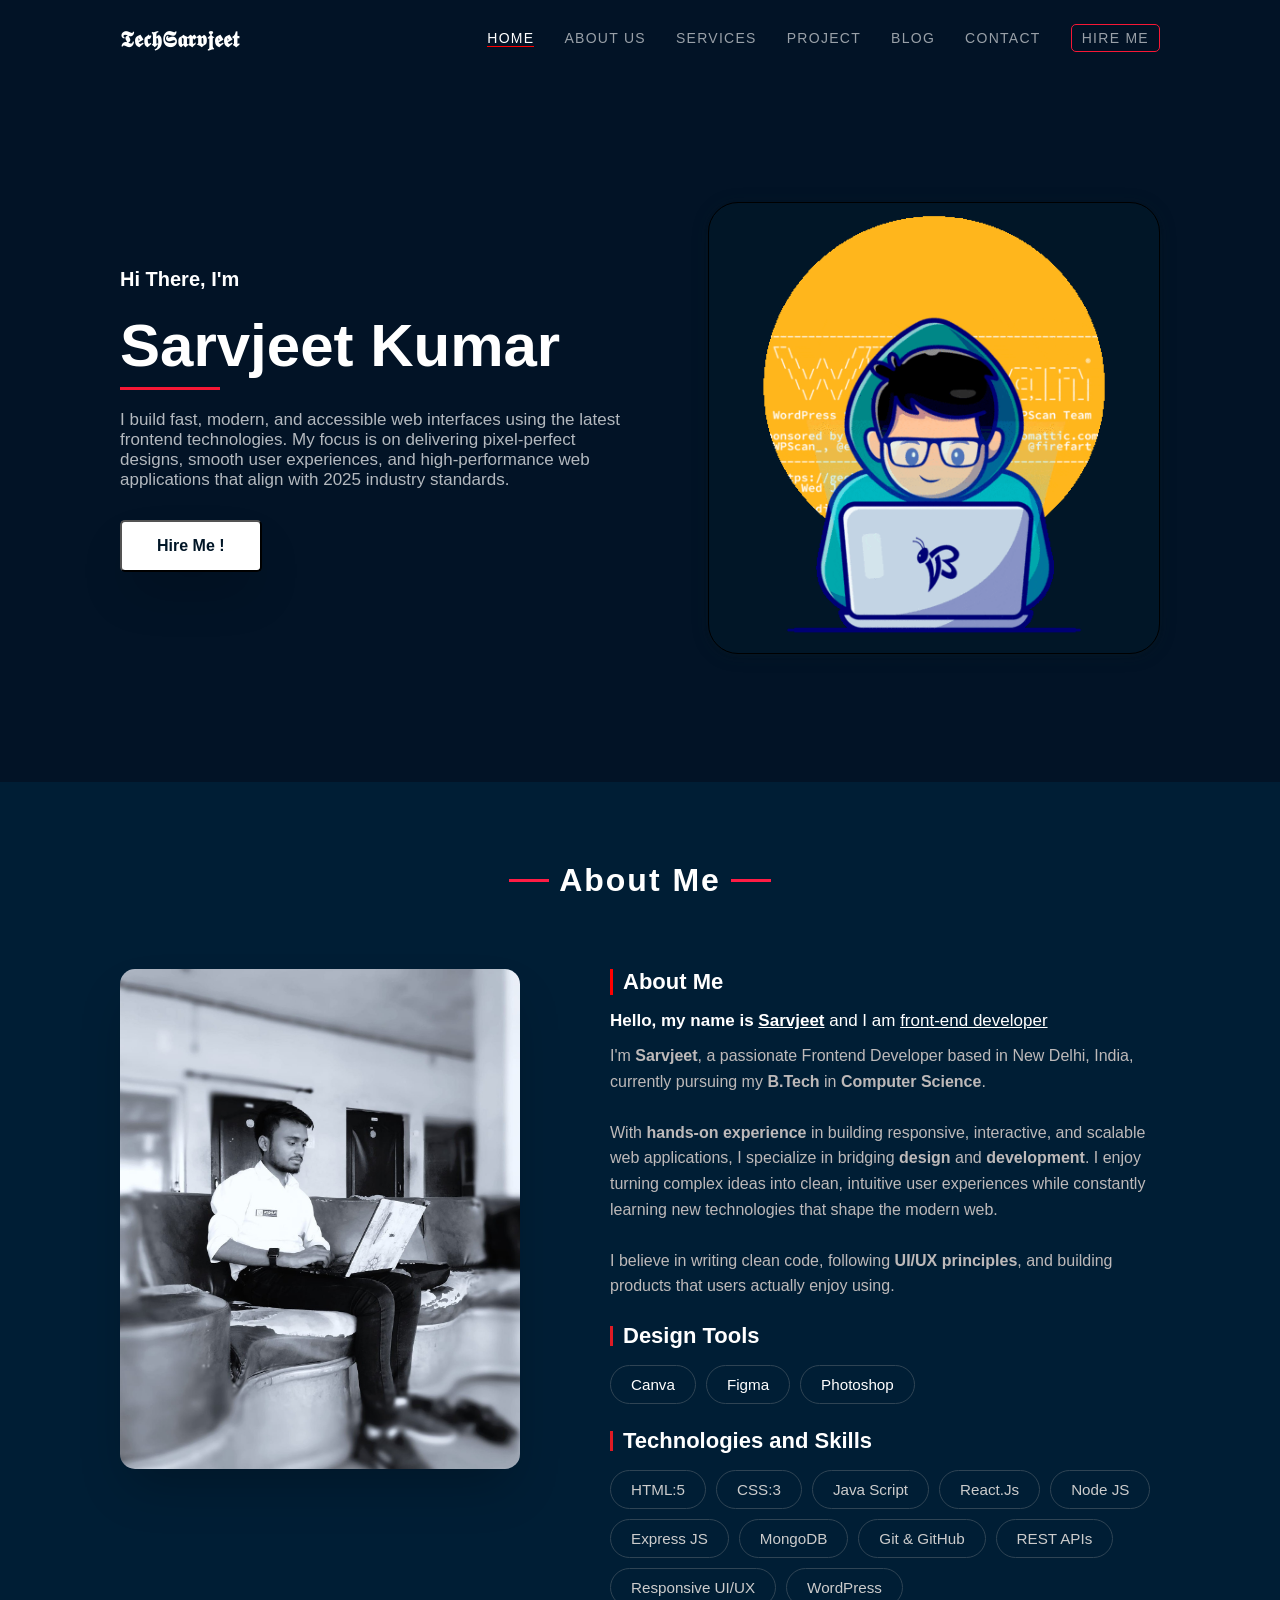
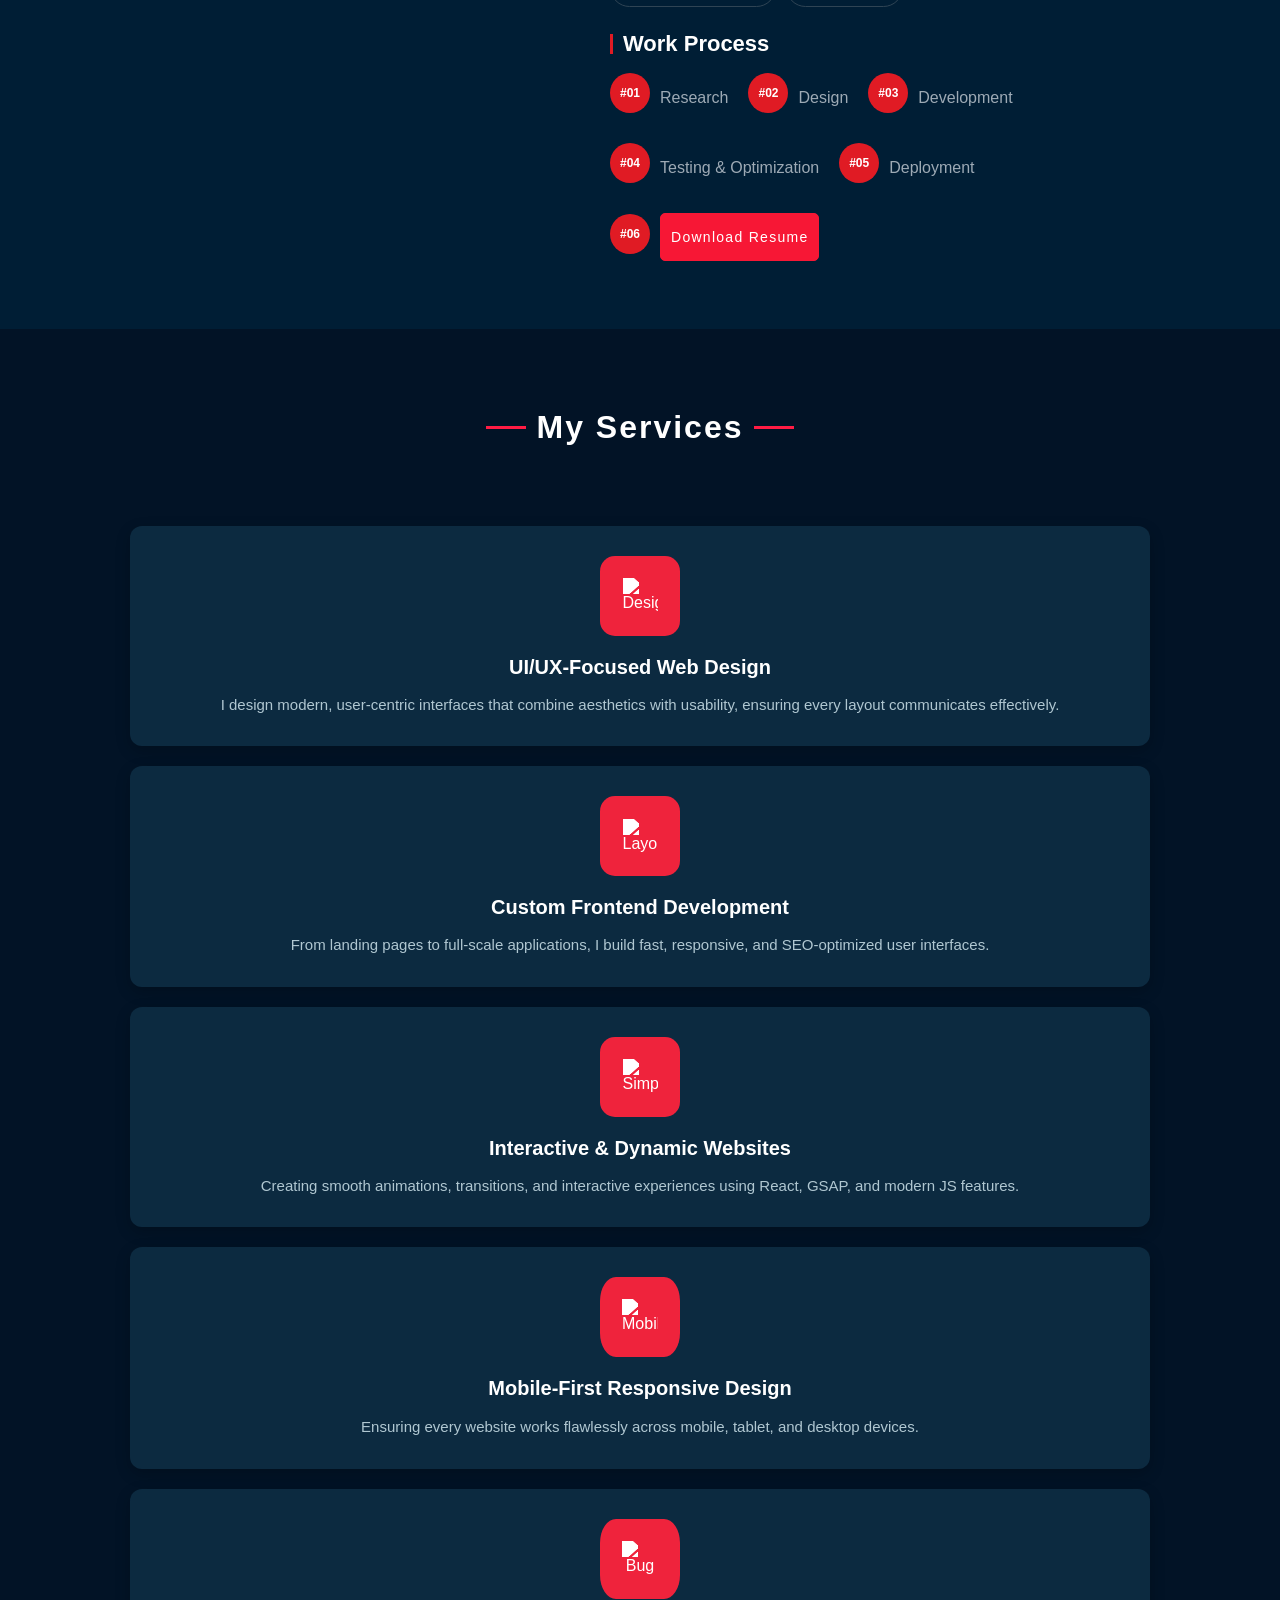
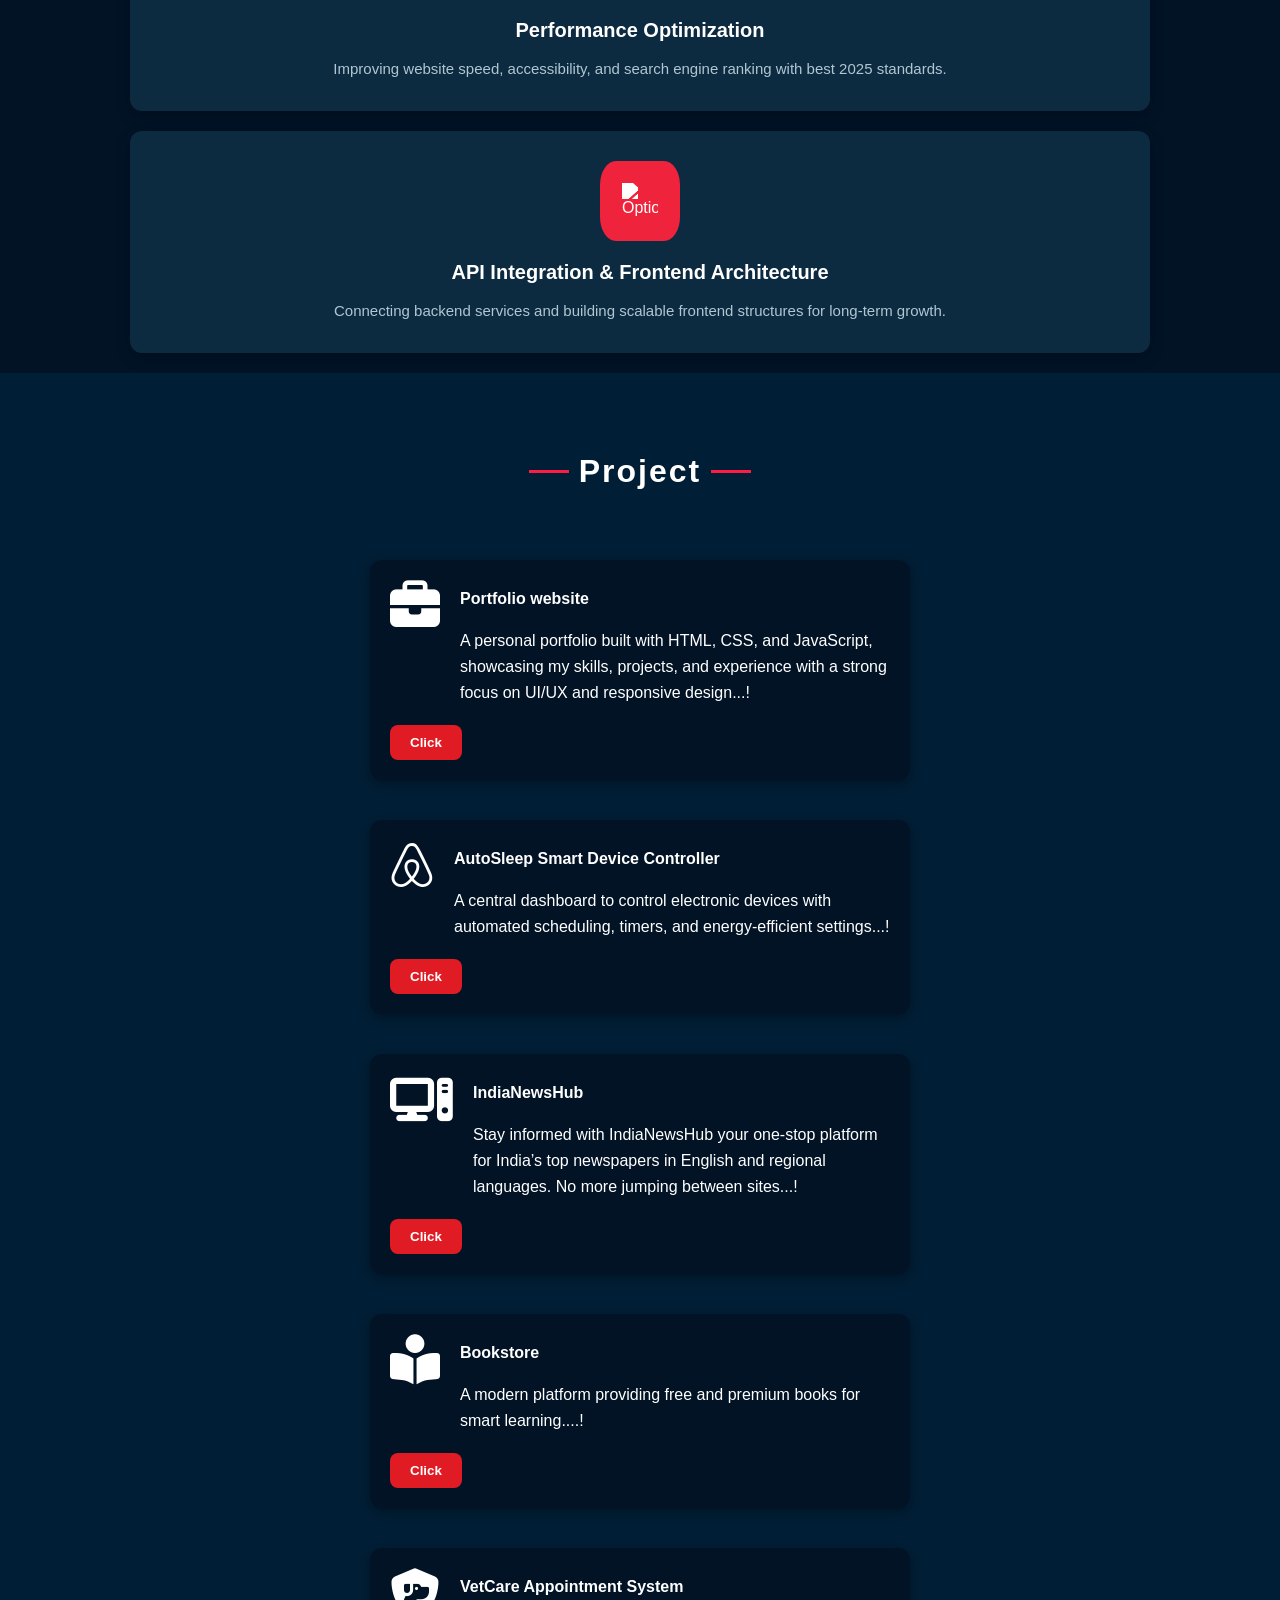
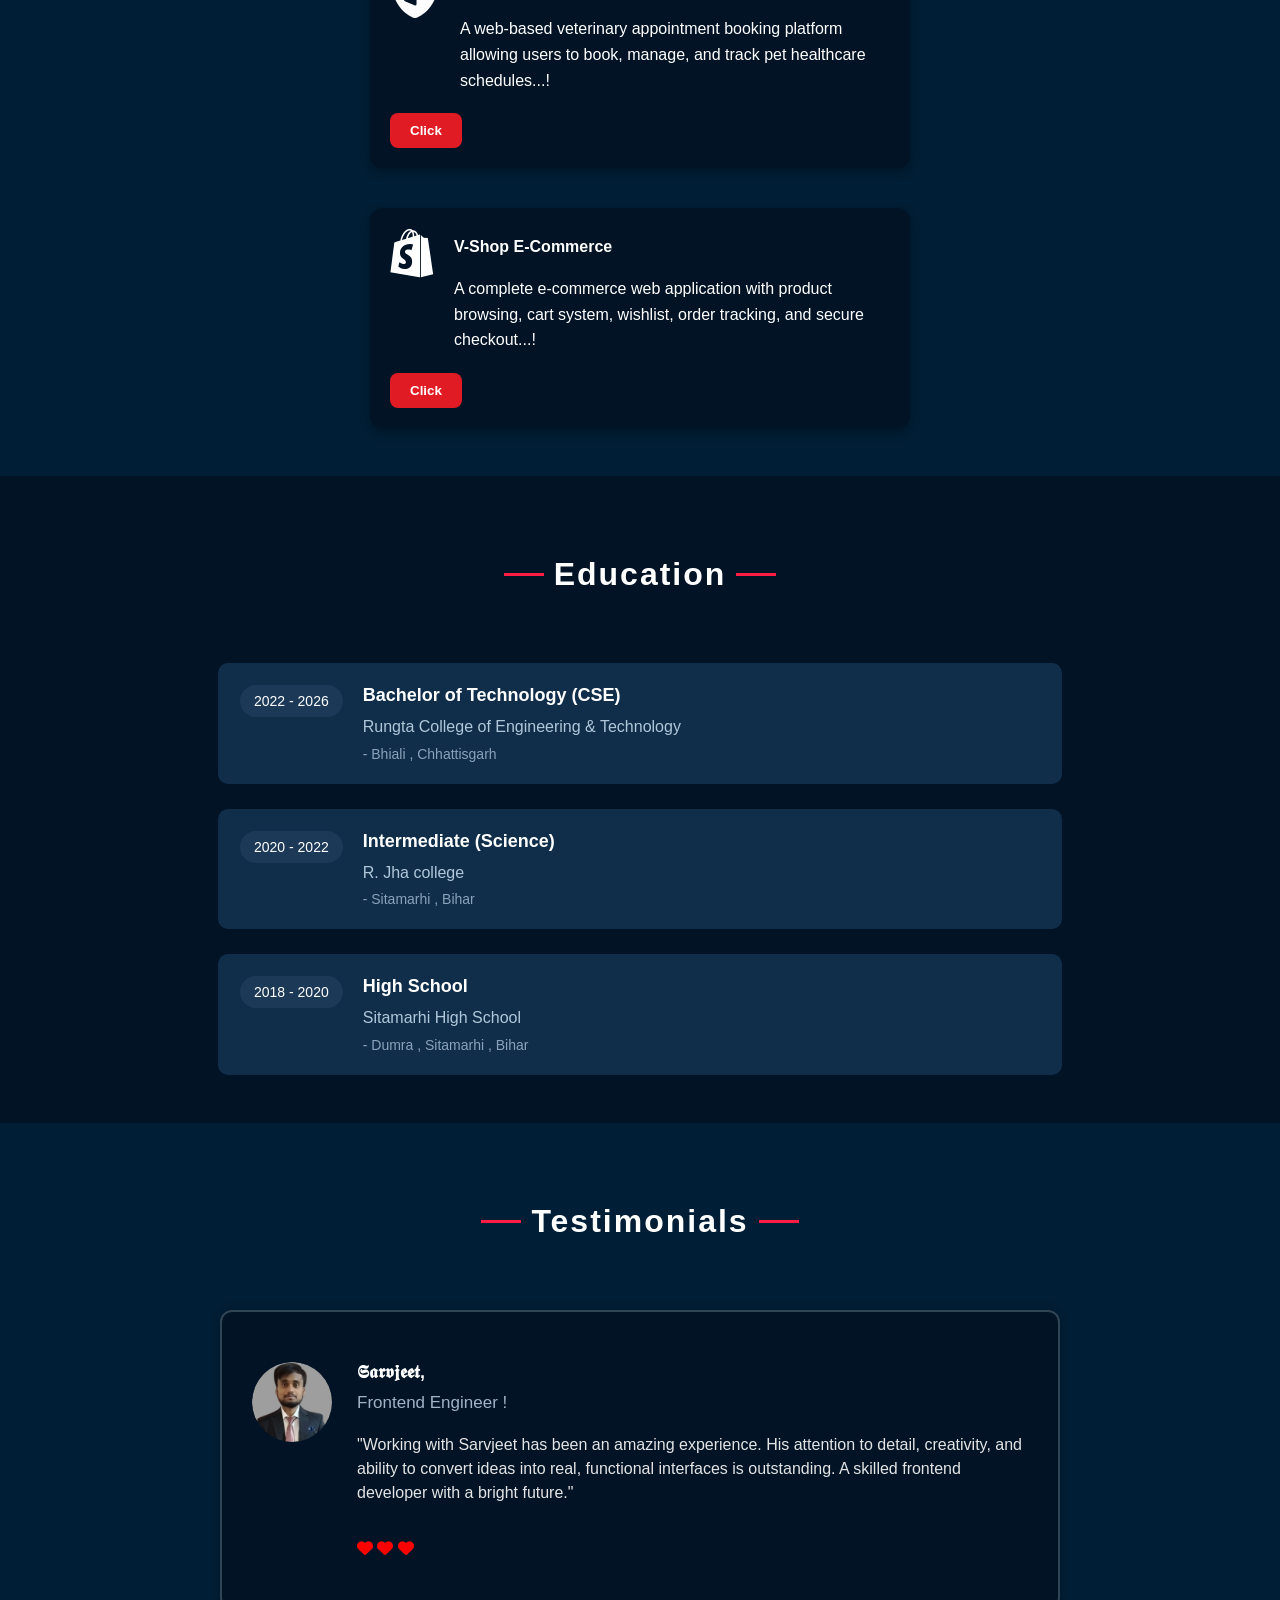
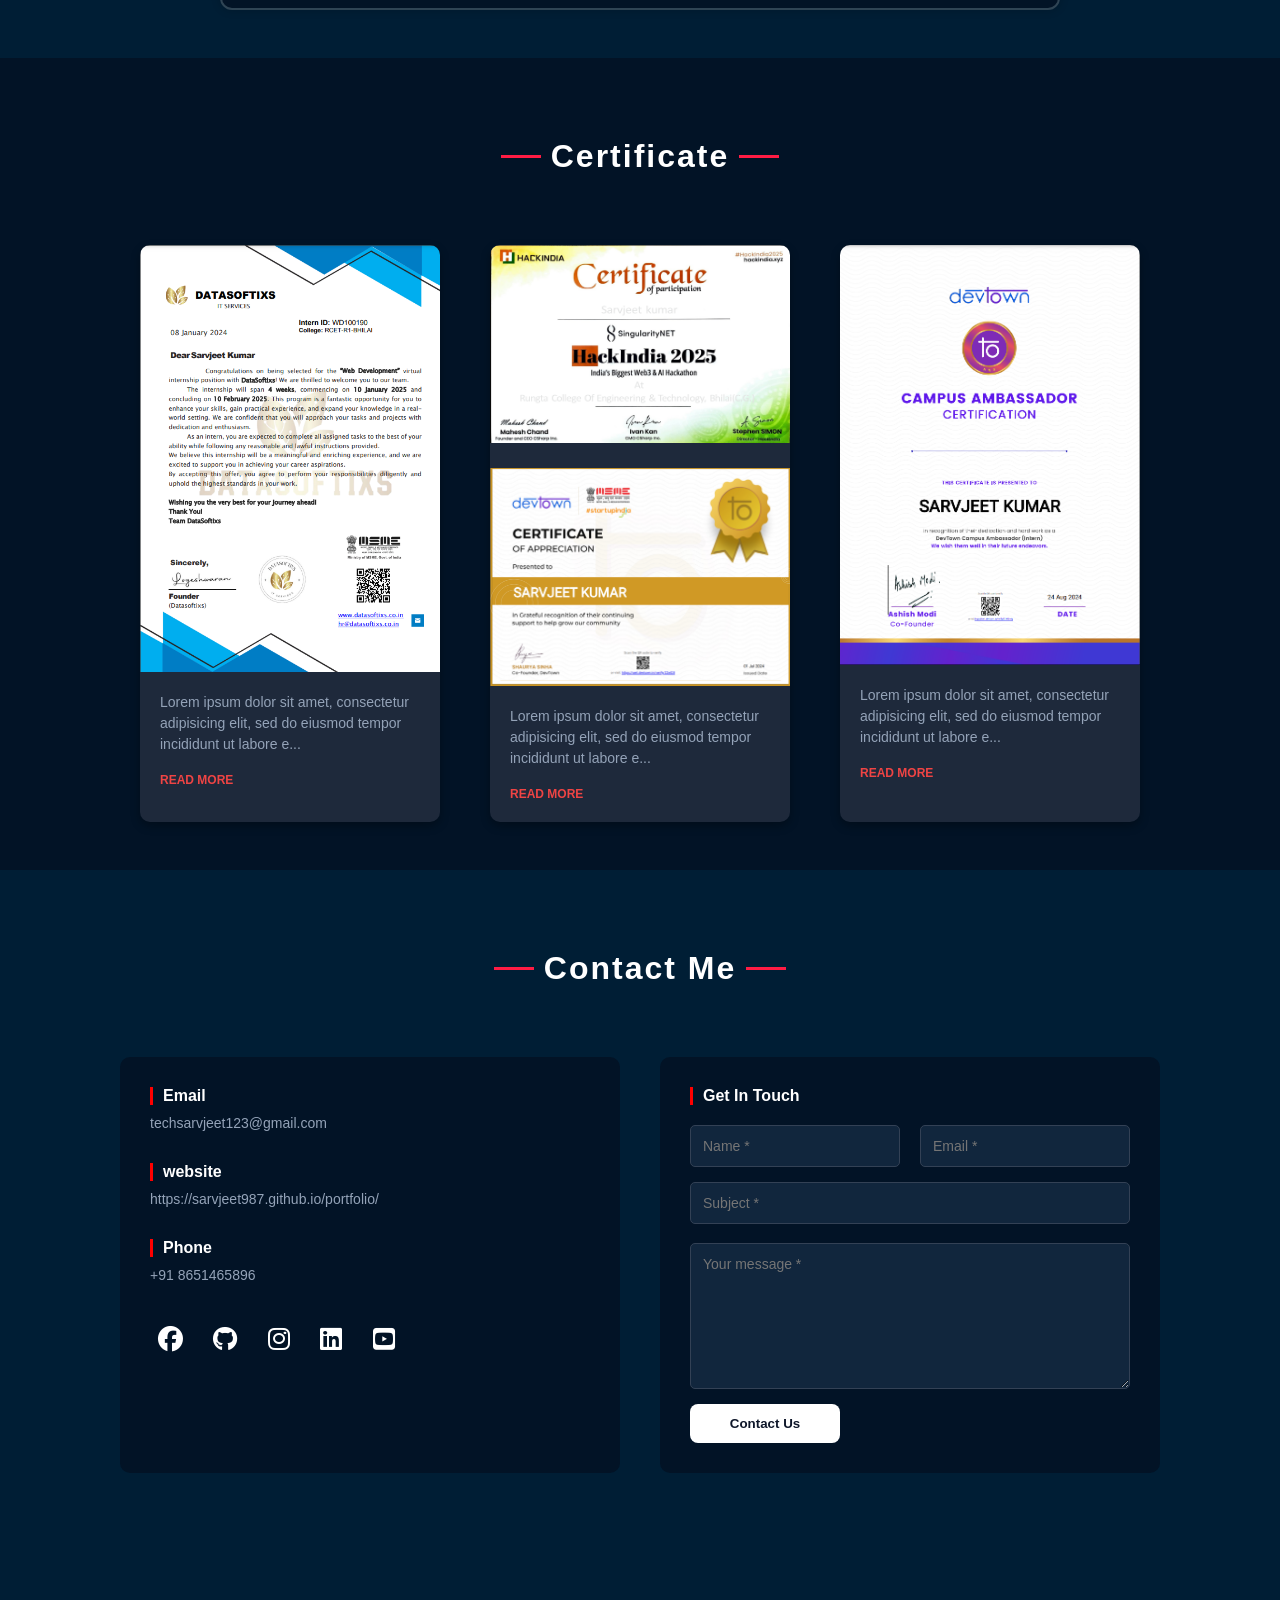
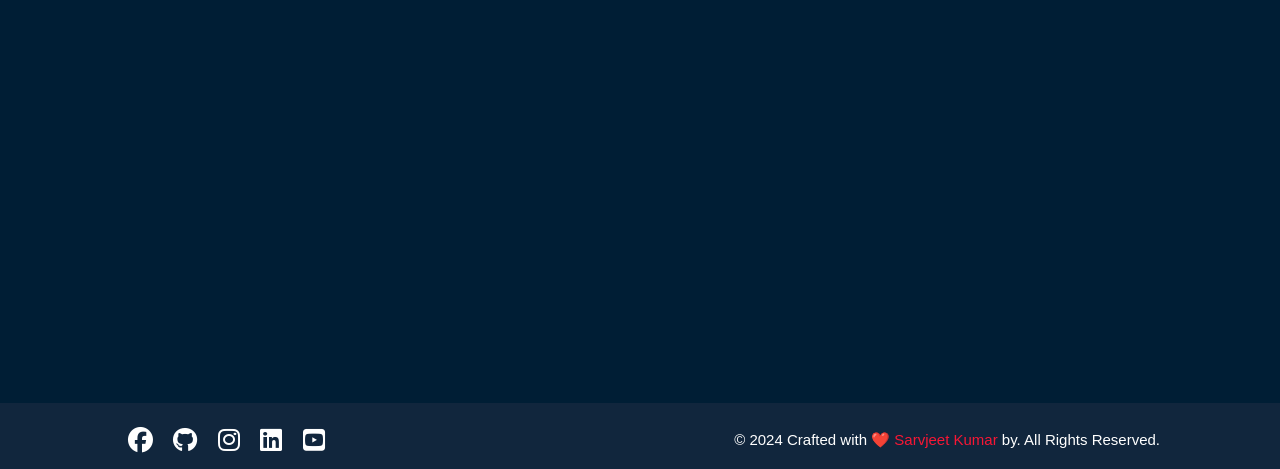
==== commit 2724be05: "Update index.html" ====
--- a/index.html
+++ b/index.html
@@ -17,7 +17,7 @@
             <button class="close-btn" aria-label="Close Modal">&times;</button>
             <h3 class="modal-title">👋 Welcome to My Portfolio!</h3>
             <div class="modal-body">
-                <p>Thanks for visiting! I'm a Frontend Engineer currently working with Alpha Media New
+                <p>Thanks for visiting! I'm a Frontend Engineer currently working with Gencare New
                     Delhi.</p>
                 <p>Dive into my latest work, technical case studies, and student projects in the Blog/Insights
                     section.</p>
@@ -592,3 +592,4 @@
 
 
 
+
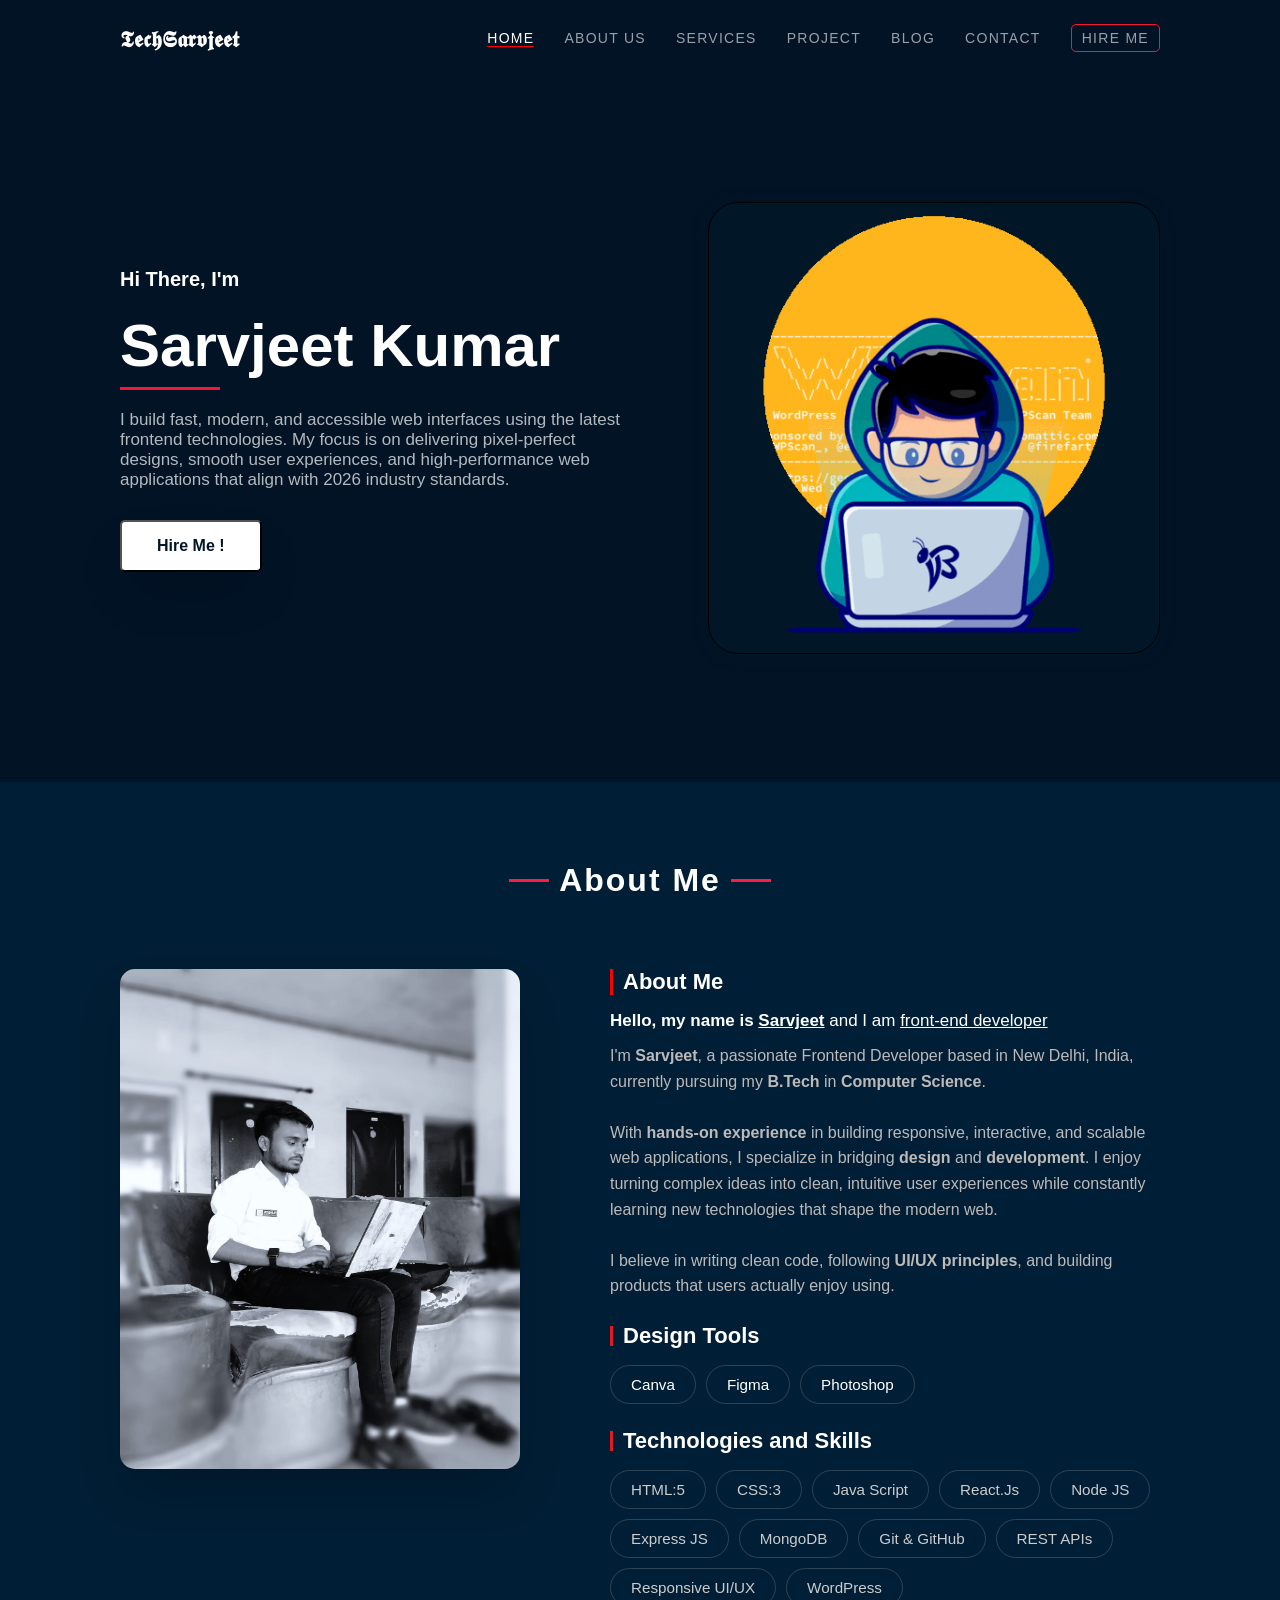
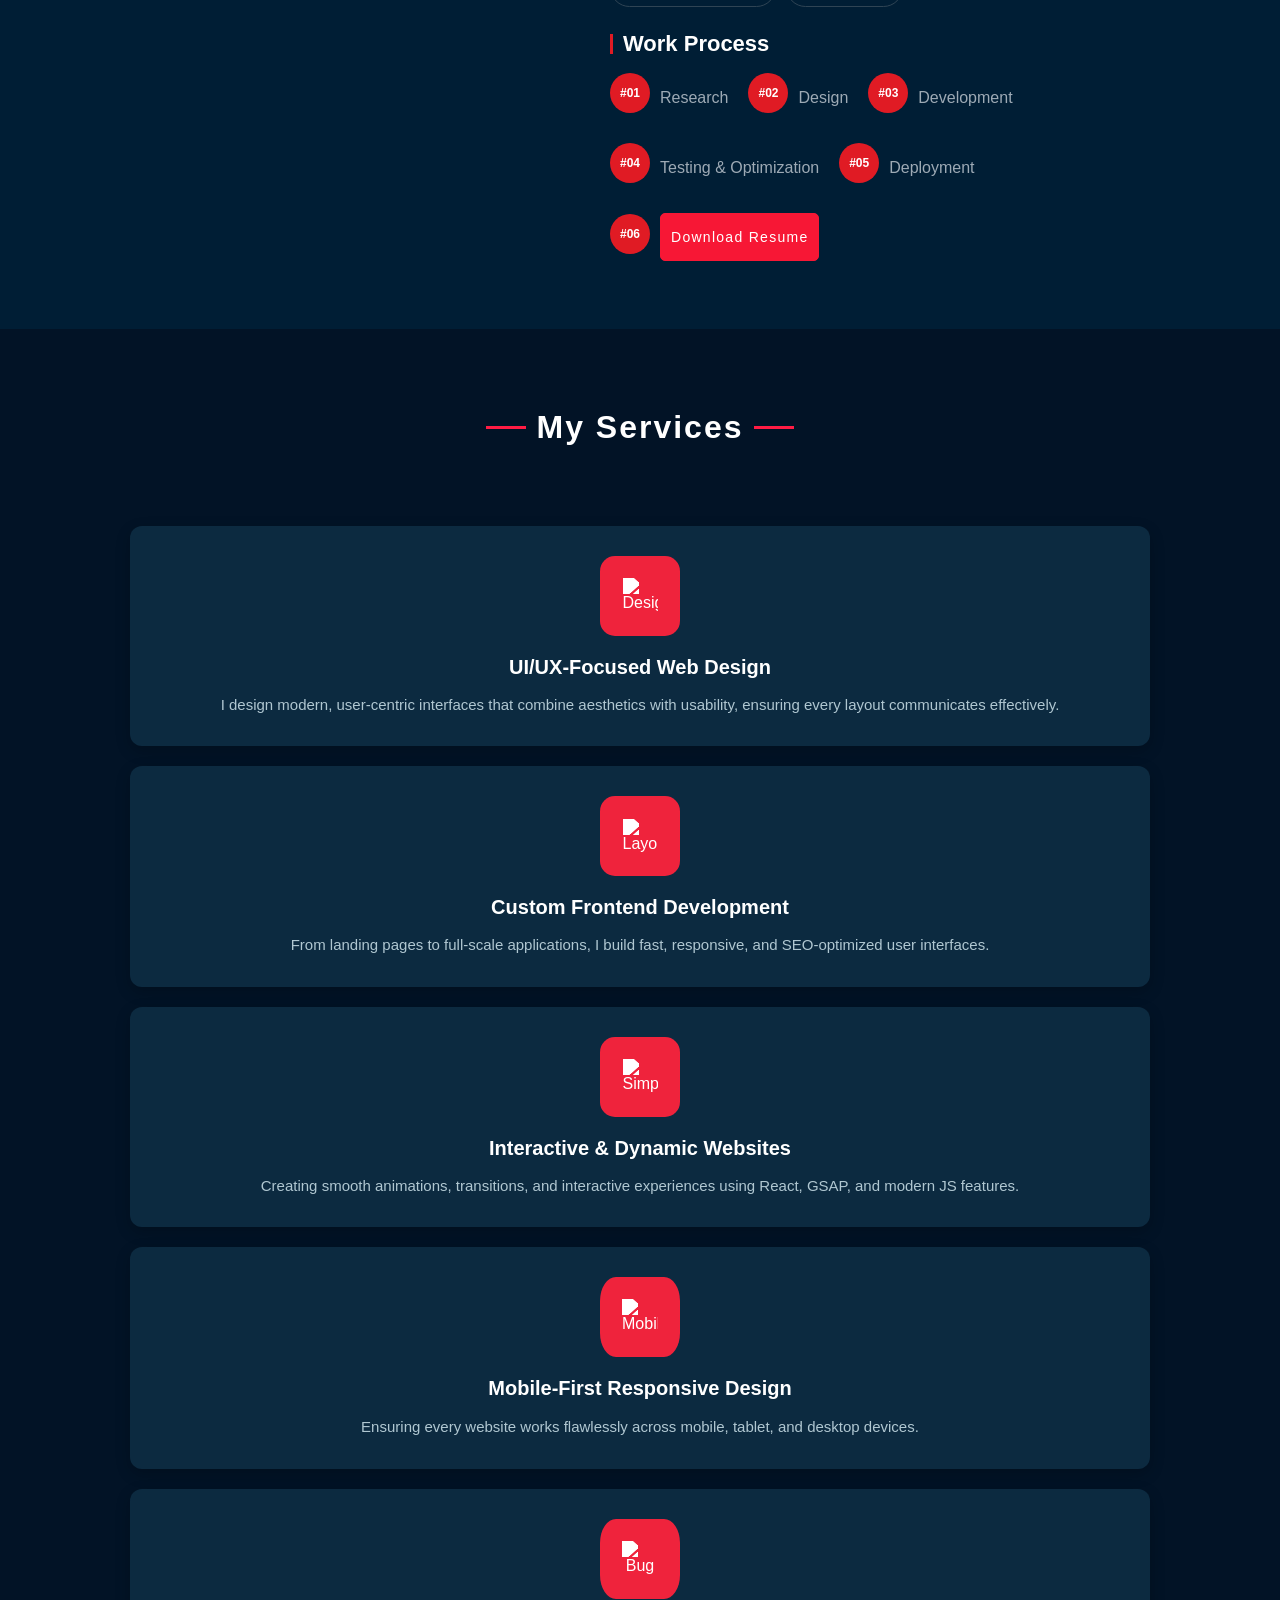
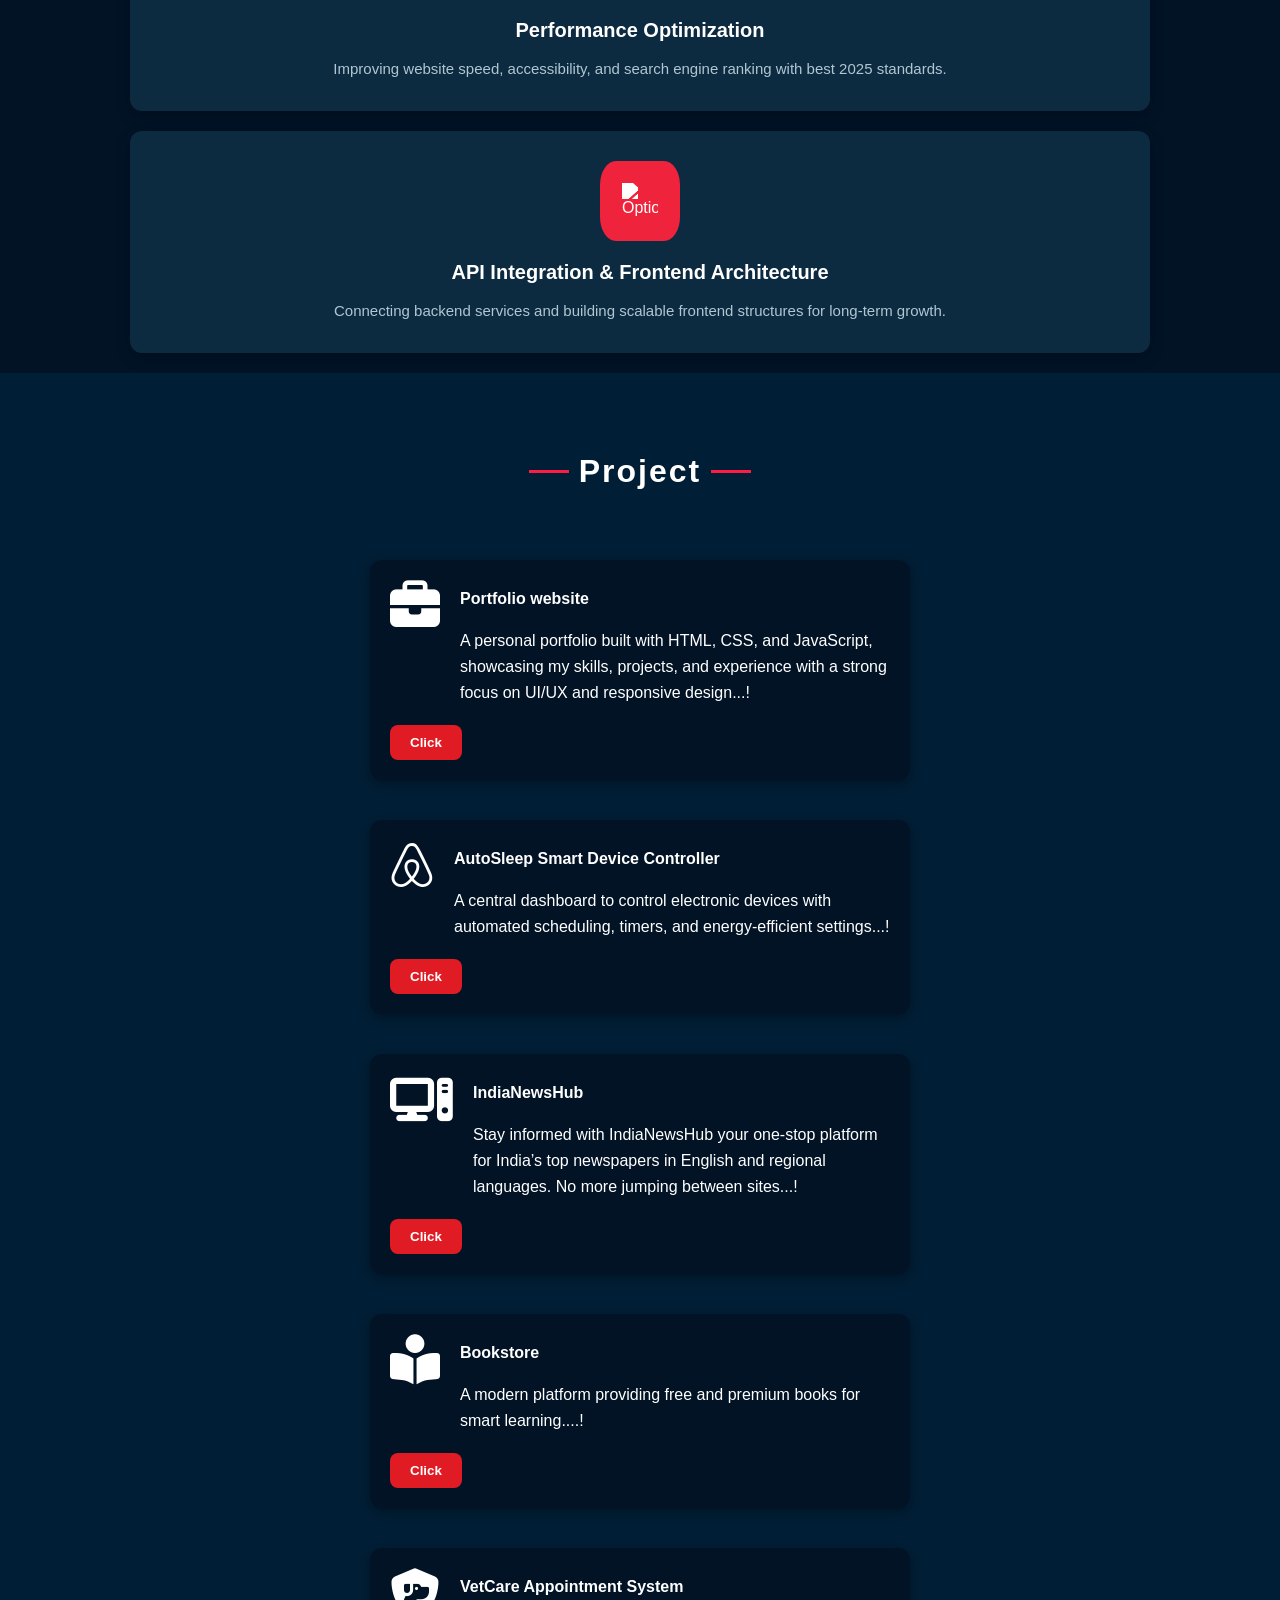
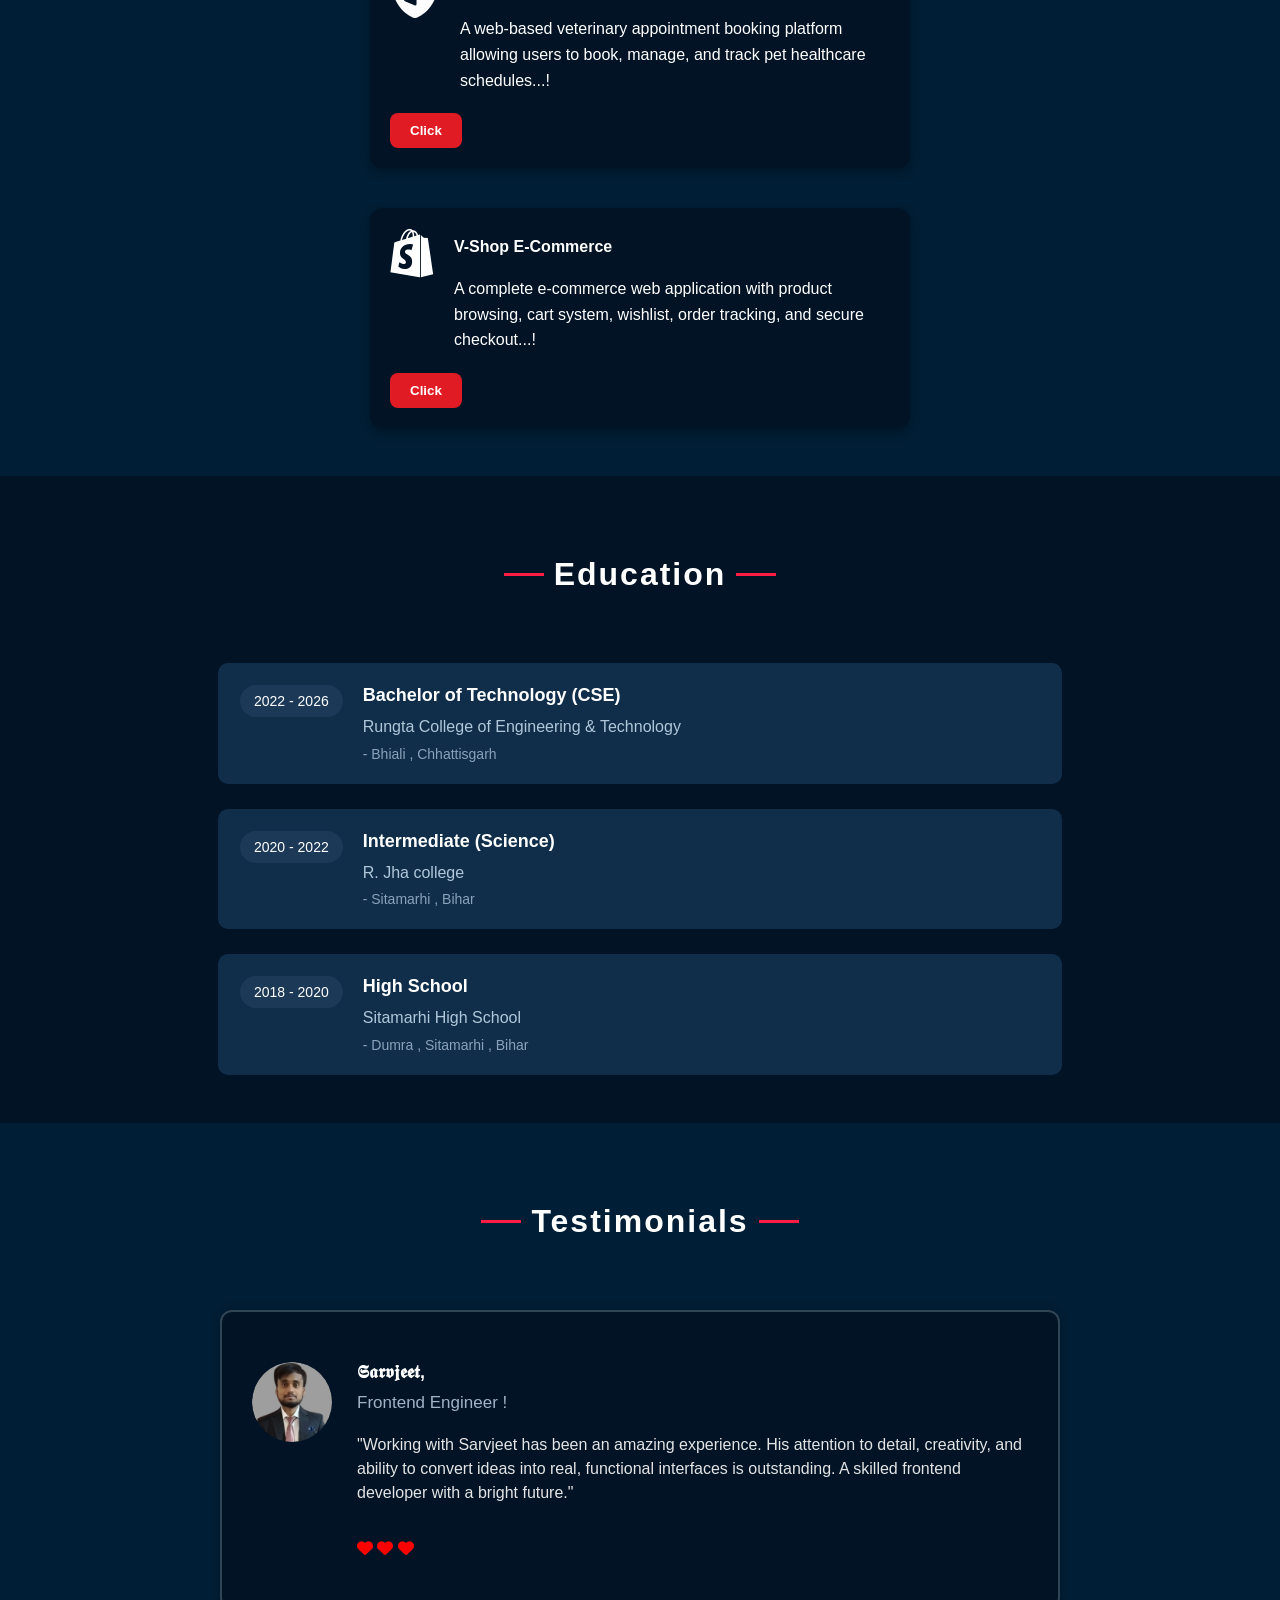
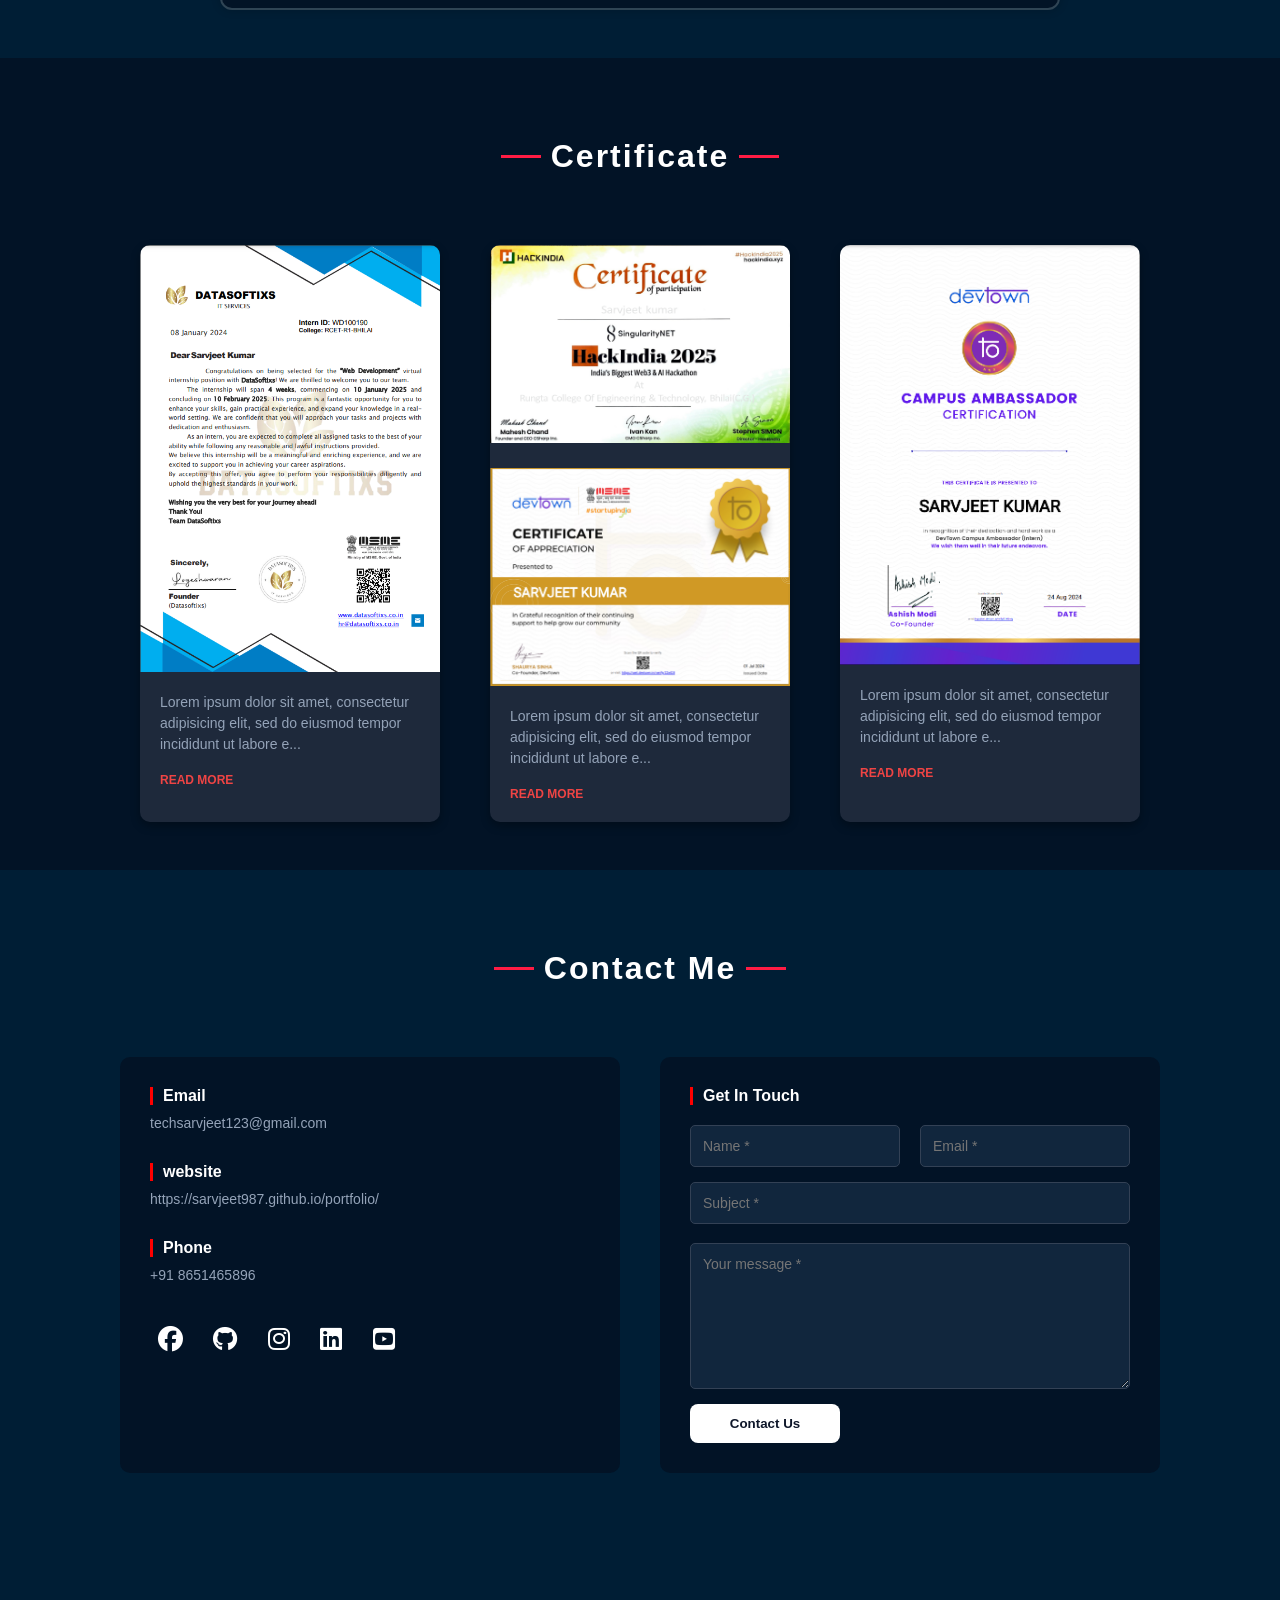
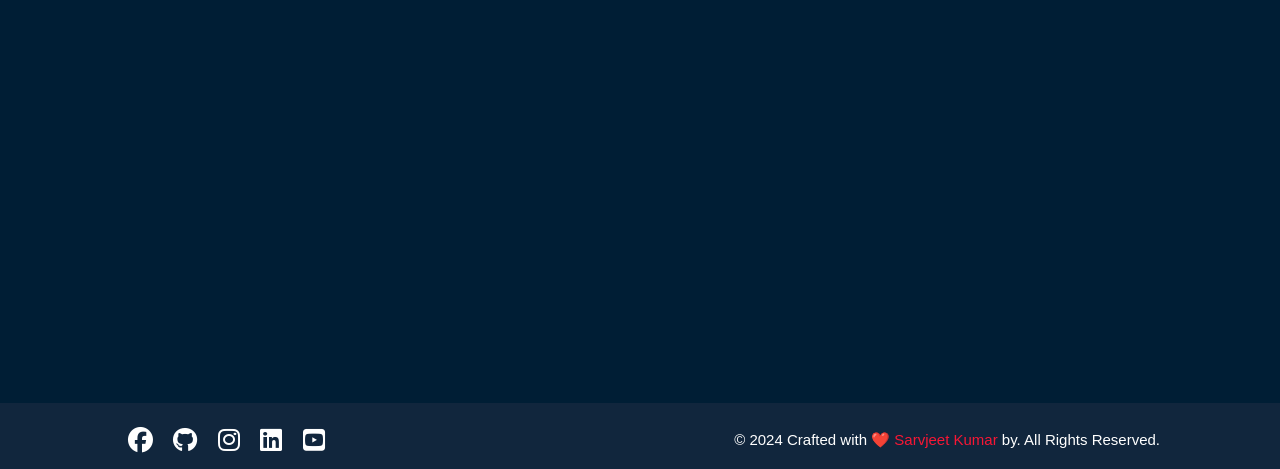
==== commit 59d9b41e: "Update index.html" ====
--- a/index.html
+++ b/index.html
@@ -69,7 +69,7 @@
                 <script src="https://unpkg.com/typewriter-effect@latest/dist/core.js"></script>
                 <p>I build fast, modern, and accessible web interfaces using the latest frontend technologies. My focus
                     is on delivering pixel-perfect designs, smooth user experiences, and high-performance web
-                    applications that align with 2025 industry standards.</p>
+                    applications that align with 2026 industry standards.</p>
                 <a href="#contactME"><button>Hire Me !</button></a>
 
             </div>
@@ -593,3 +593,4 @@
 
 
 
+
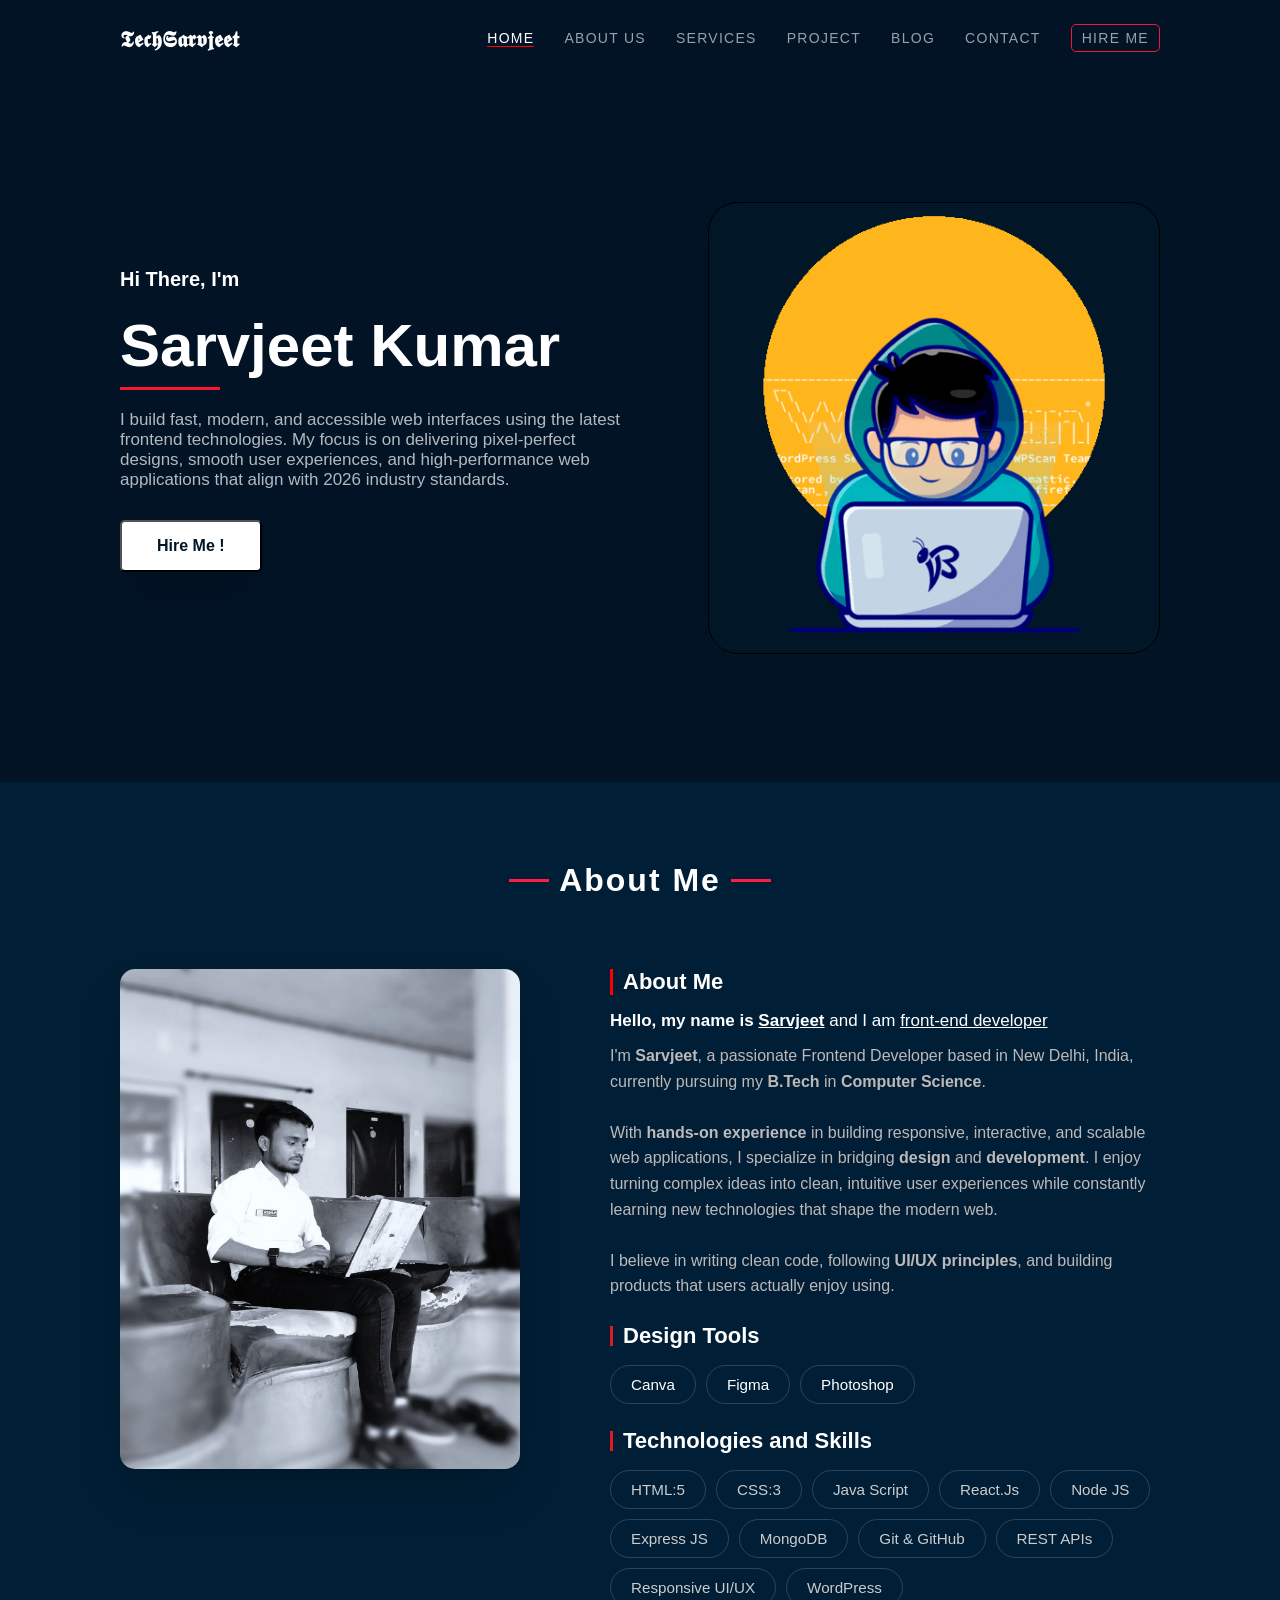
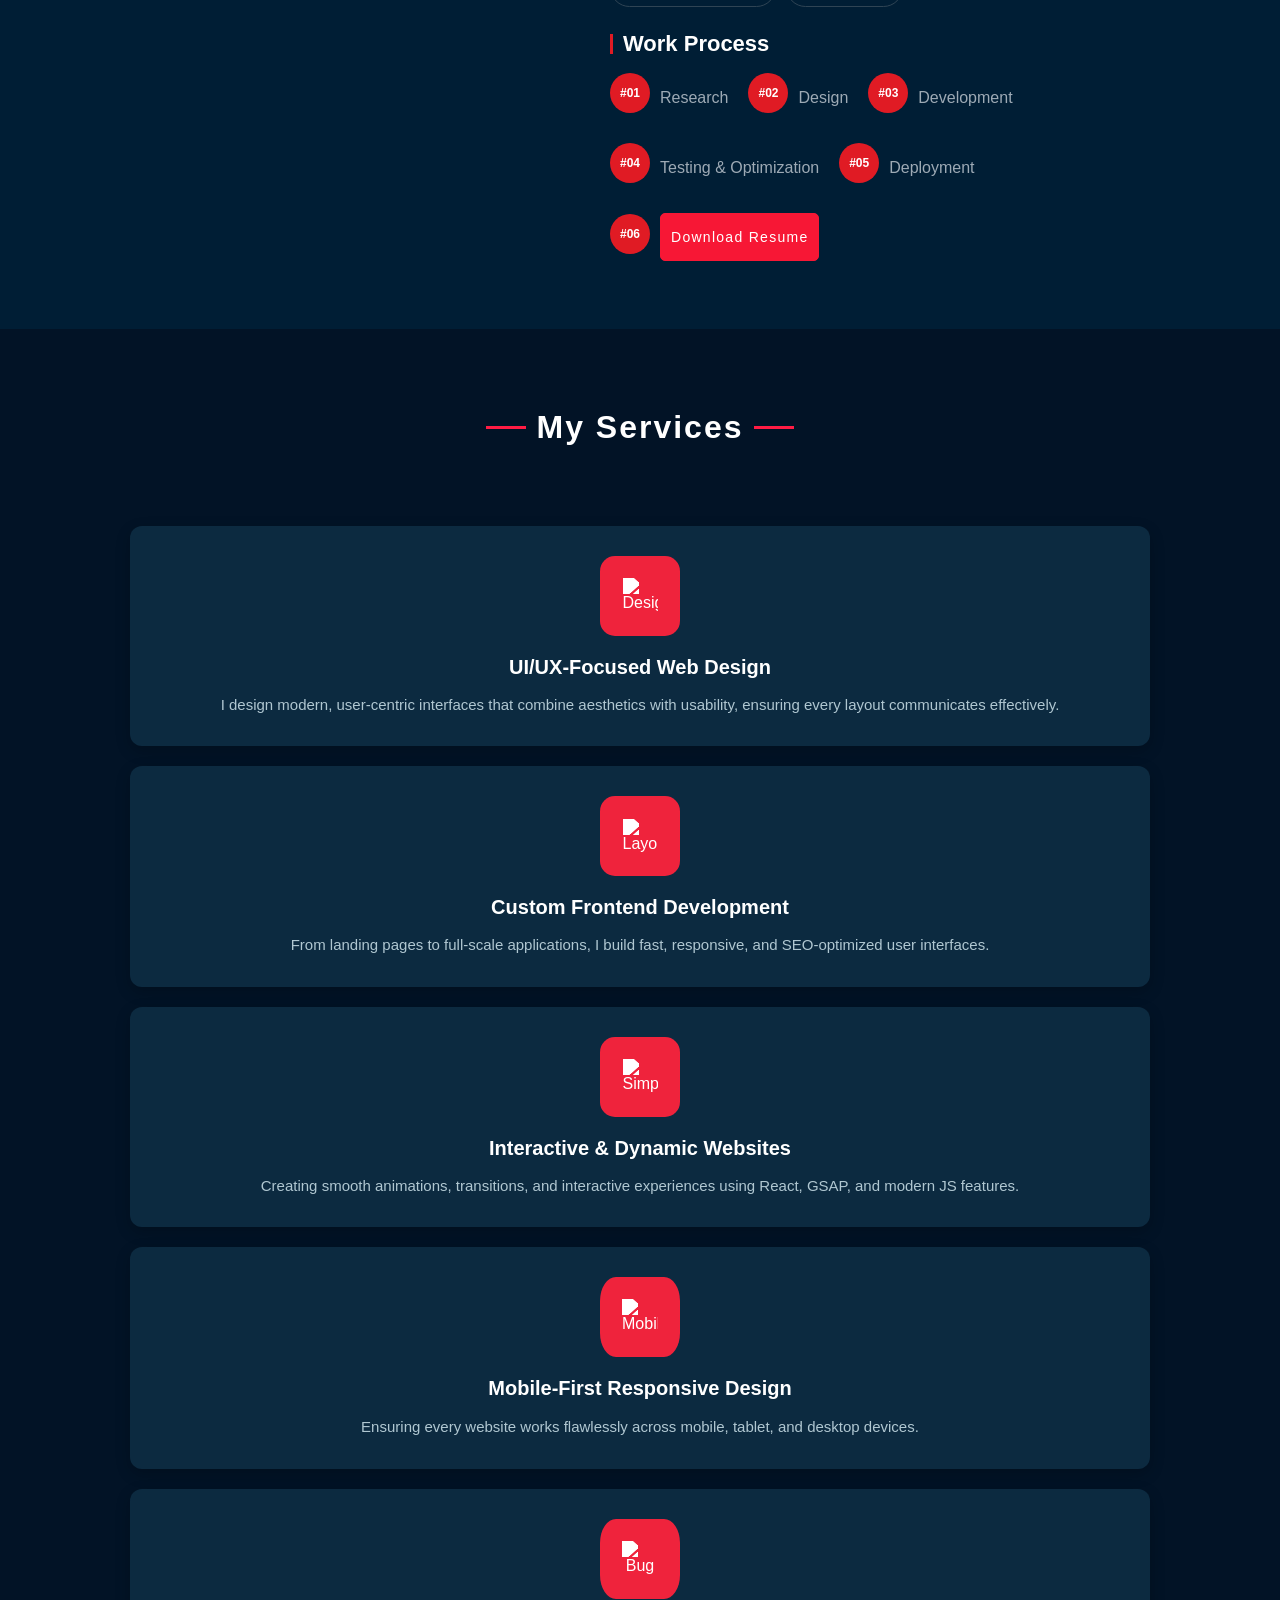
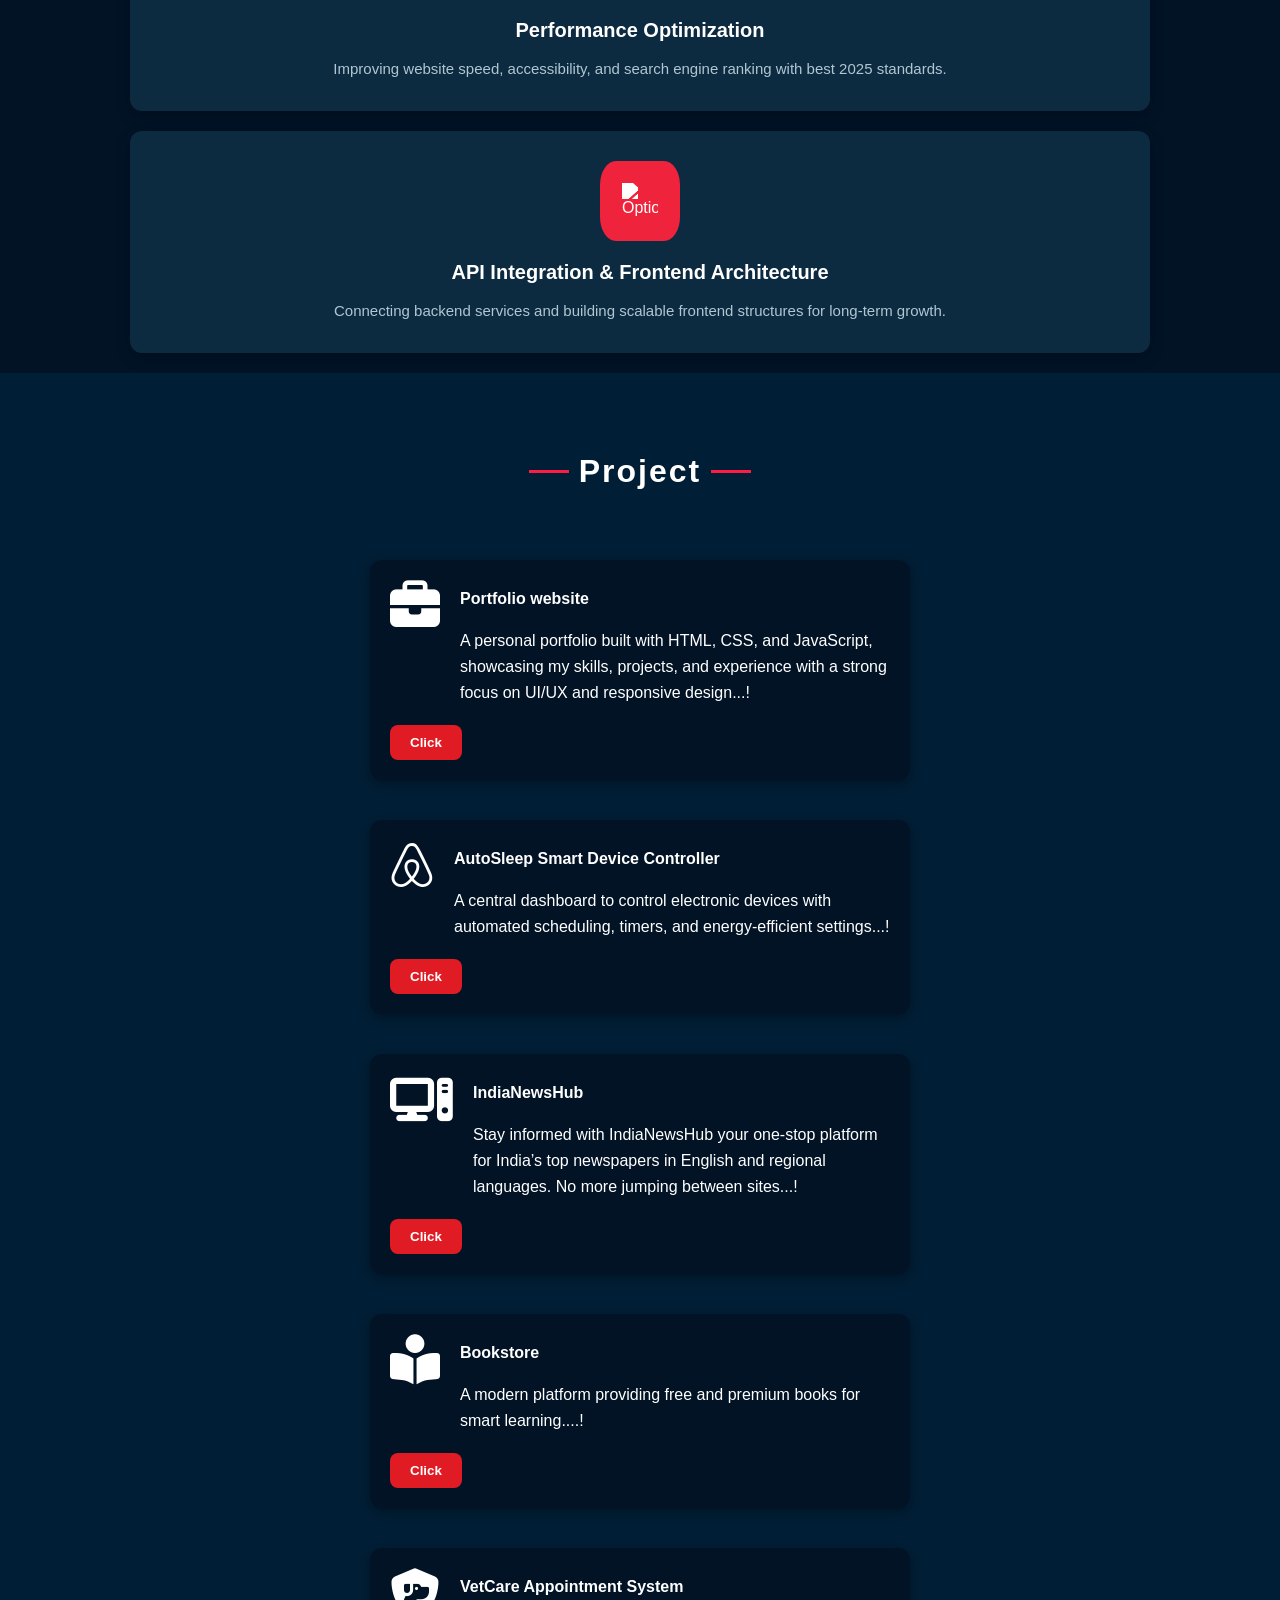
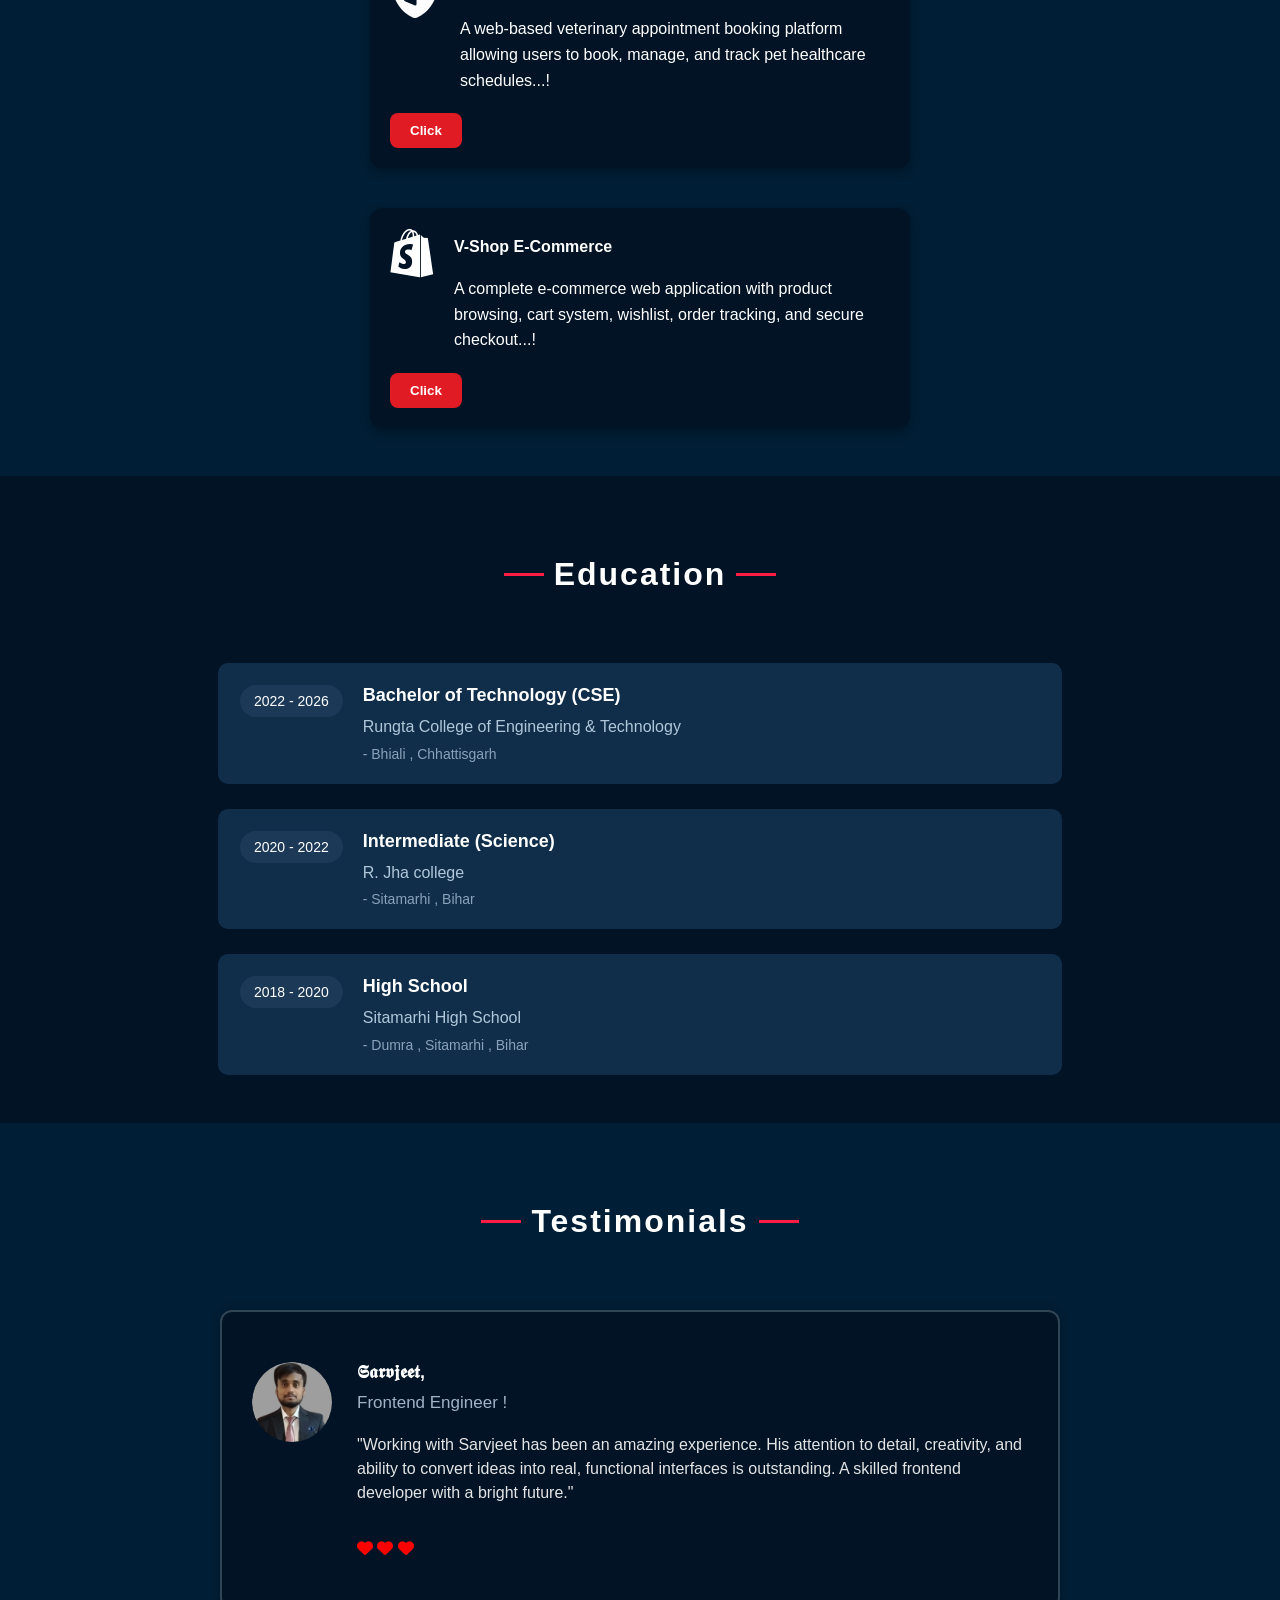
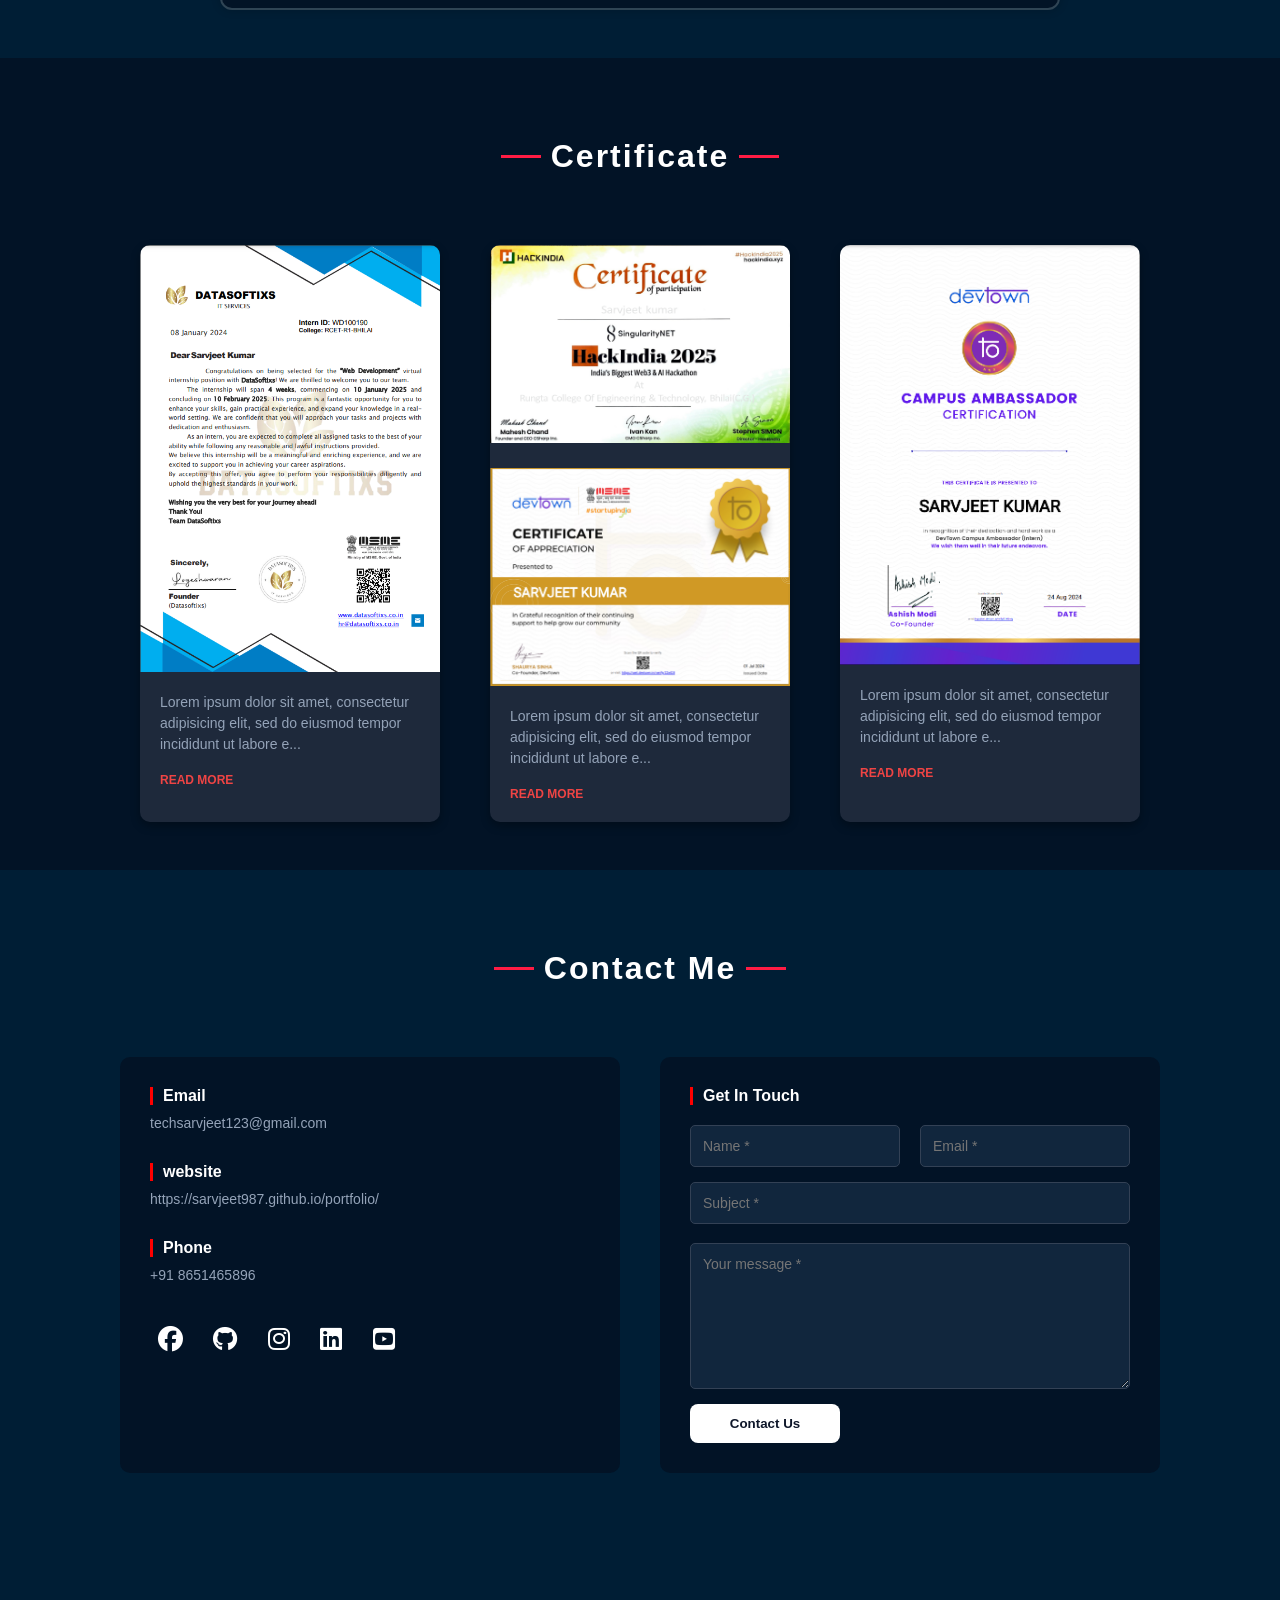
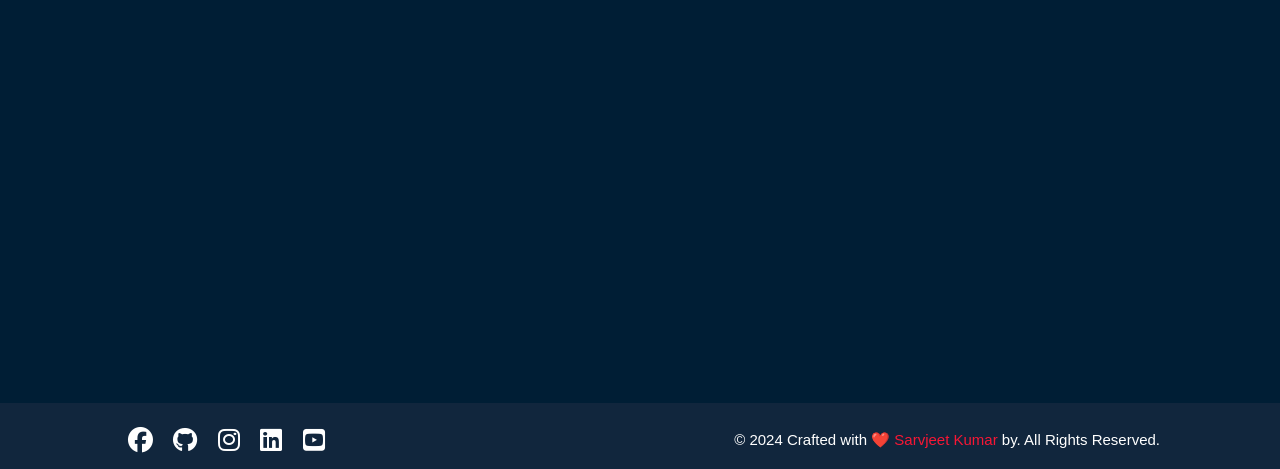
==== commit 2a7d88bf: "Update index.html" ====
--- a/index.html
+++ b/index.html
@@ -2,13 +2,45 @@
 <html lang="en">
 
 <head>
+    <!-- Basic -->
     <meta charset="UTF-8">
     <meta name="viewport" content="width=device-width, initial-scale=1.0">
-    <title>Portfolio</title>
+
+    <!-- SEO Title -->
+    <title>Sarvjeet Kumar | Web Developer Portfolio</title>
+
+    <!-- SEO Description -->
+    <meta name="description" content="Sarvjeet Kumar – Computer Science student and web developer. Explore my portfolio, projects, skills, and contact details.">
+
+    <!-- SEO Keywords -->
+    <meta name="keywords" content="Sarvjeet Kumar, Web Developer, Portfolio, Frontend Developer, Full Stack Developer, HTML, CSS, JavaScript, React">
+
+    <!-- Author -->
+    <meta name="author" content="Sarvjeet Kumar">
+
+    <!-- Canonical URL -->
+    <link rel="canonical" href="https://sarvjeet987.github.io/portfolio/">
+
+    <!-- Open Graph (Facebook, LinkedIn) -->
+    <meta property="og:title" content="Sarvjeet Kumar | Web Developer Portfolio">
+    <meta property="og:description" content="Explore my portfolio, projects, and skills in web development.">
+    <meta property="og:url" content="https://sarvjeet987.github.io/portfolio/">
+    <meta property="og:type" content="website">
+    <meta property="og:image" content="https://sarvjeet987.github.io/portfolio/circular_sarvjeetIMG.png">
+
+    <!-- Twitter Card -->
+    <meta name="twitter:card" content="summary_large_image">
+    <meta name="twitter:title" content="Sarvjeet Kumar | Web Developer Portfolio">
+    <meta name="twitter:description" content="Computer Science student & web developer portfolio.">
+    <meta name="twitter:image" content="https://sarvjeet987.github.io/portfolio/circular_sarvjeetIMG.png">
+
+    <!-- Styles -->
     <link rel="stylesheet" href="style.css">
     <link href="https://unpkg.com/aos@2.3.1/dist/aos.css" rel="stylesheet">
     <link rel="stylesheet" href="https://cdnjs.cloudflare.com/ajax/libs/font-awesome/6.4.2/css/all.min.css">
-    <link rel="icon" type="image/x-icon" href="fav-icon.png">
+
+    <!-- Favicon -->
+    <link rel="icon" type="image/png" href="fav-icon.png">
 </head>
 
 <body>
@@ -88,7 +120,7 @@
             </div>
             <div class="about-2">
                 <div class="aboutIMG" data-aos="fade-down" data-aos-easing="linear" data-aos-duration="1500">
-                    <img src="e.jpg" alt="" width="400" height="500">
+                    <img src="e.jpg" alt="Sarvjeet Kumar Web Developer Portfolio" width="400" height="500">
                 </div>
                 <div class="aboutText">
                     <div class="about-me">
@@ -594,3 +626,4 @@
 
 
 
+
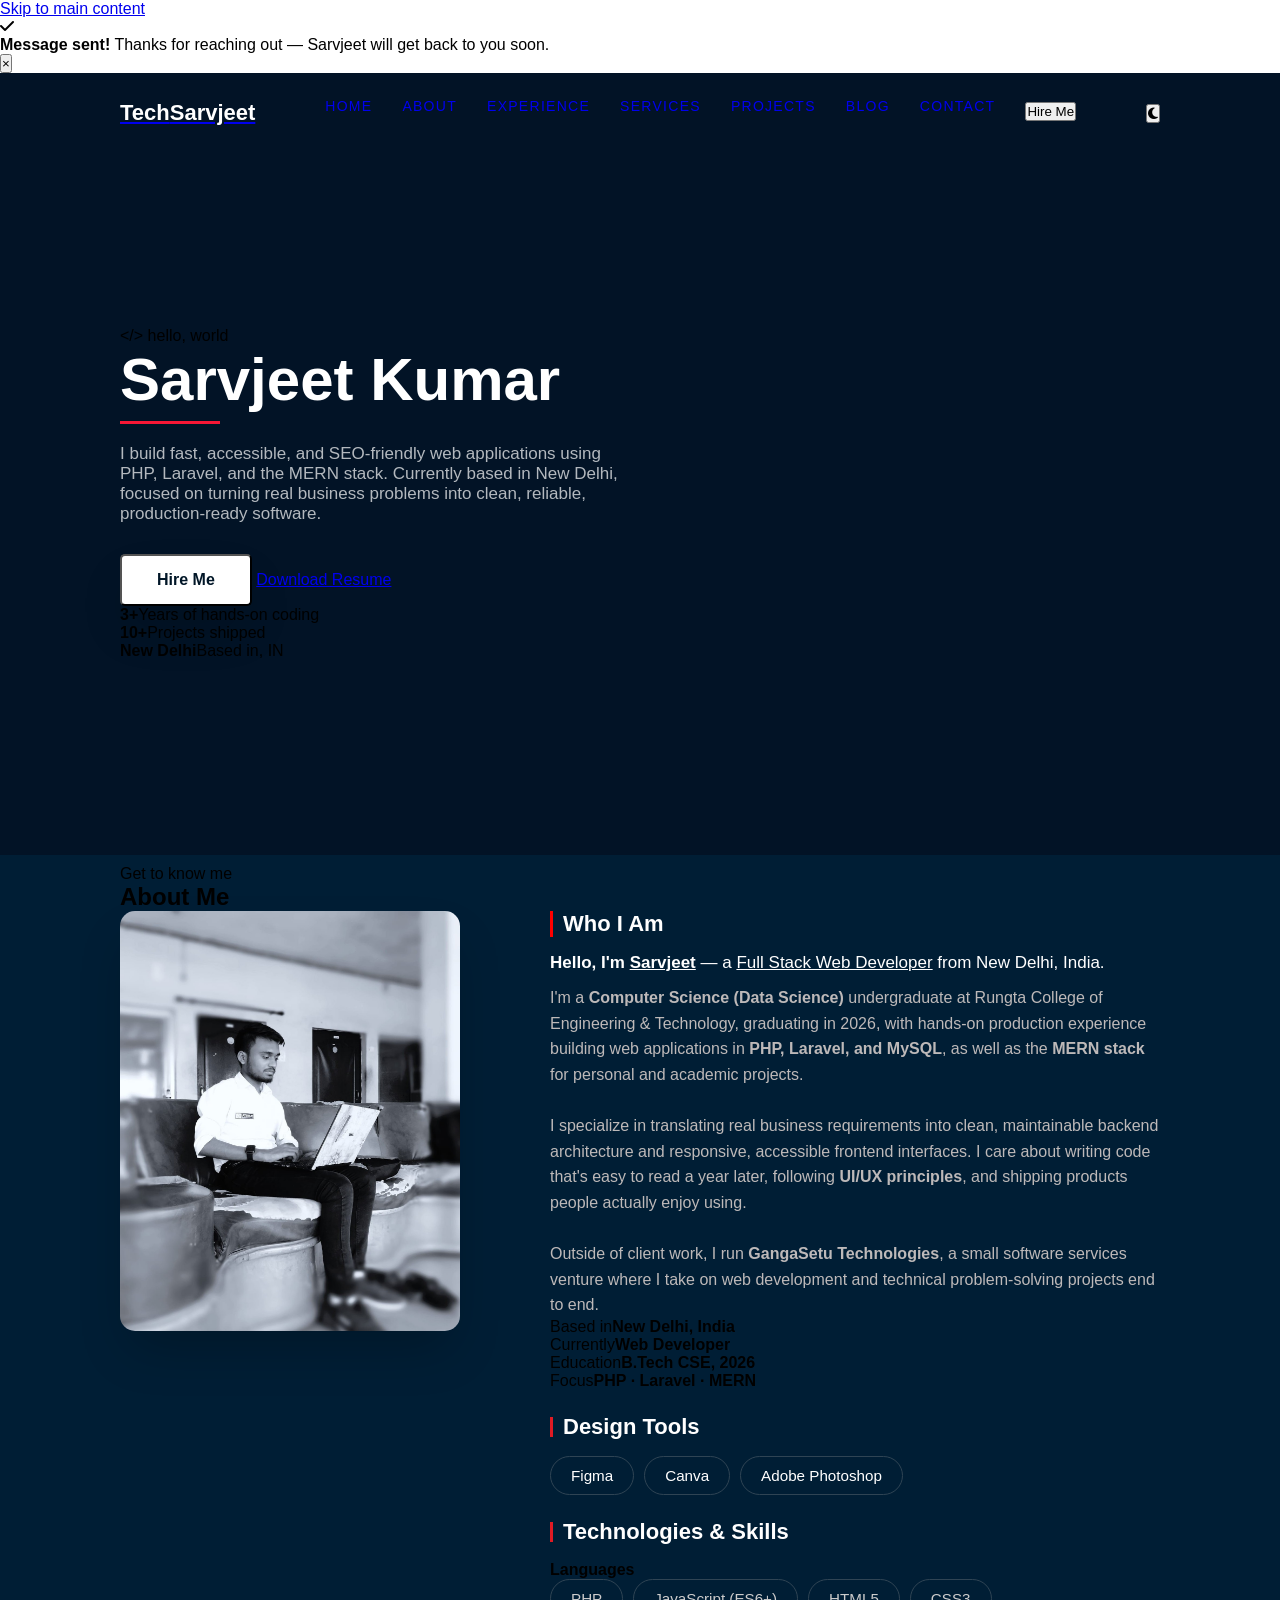
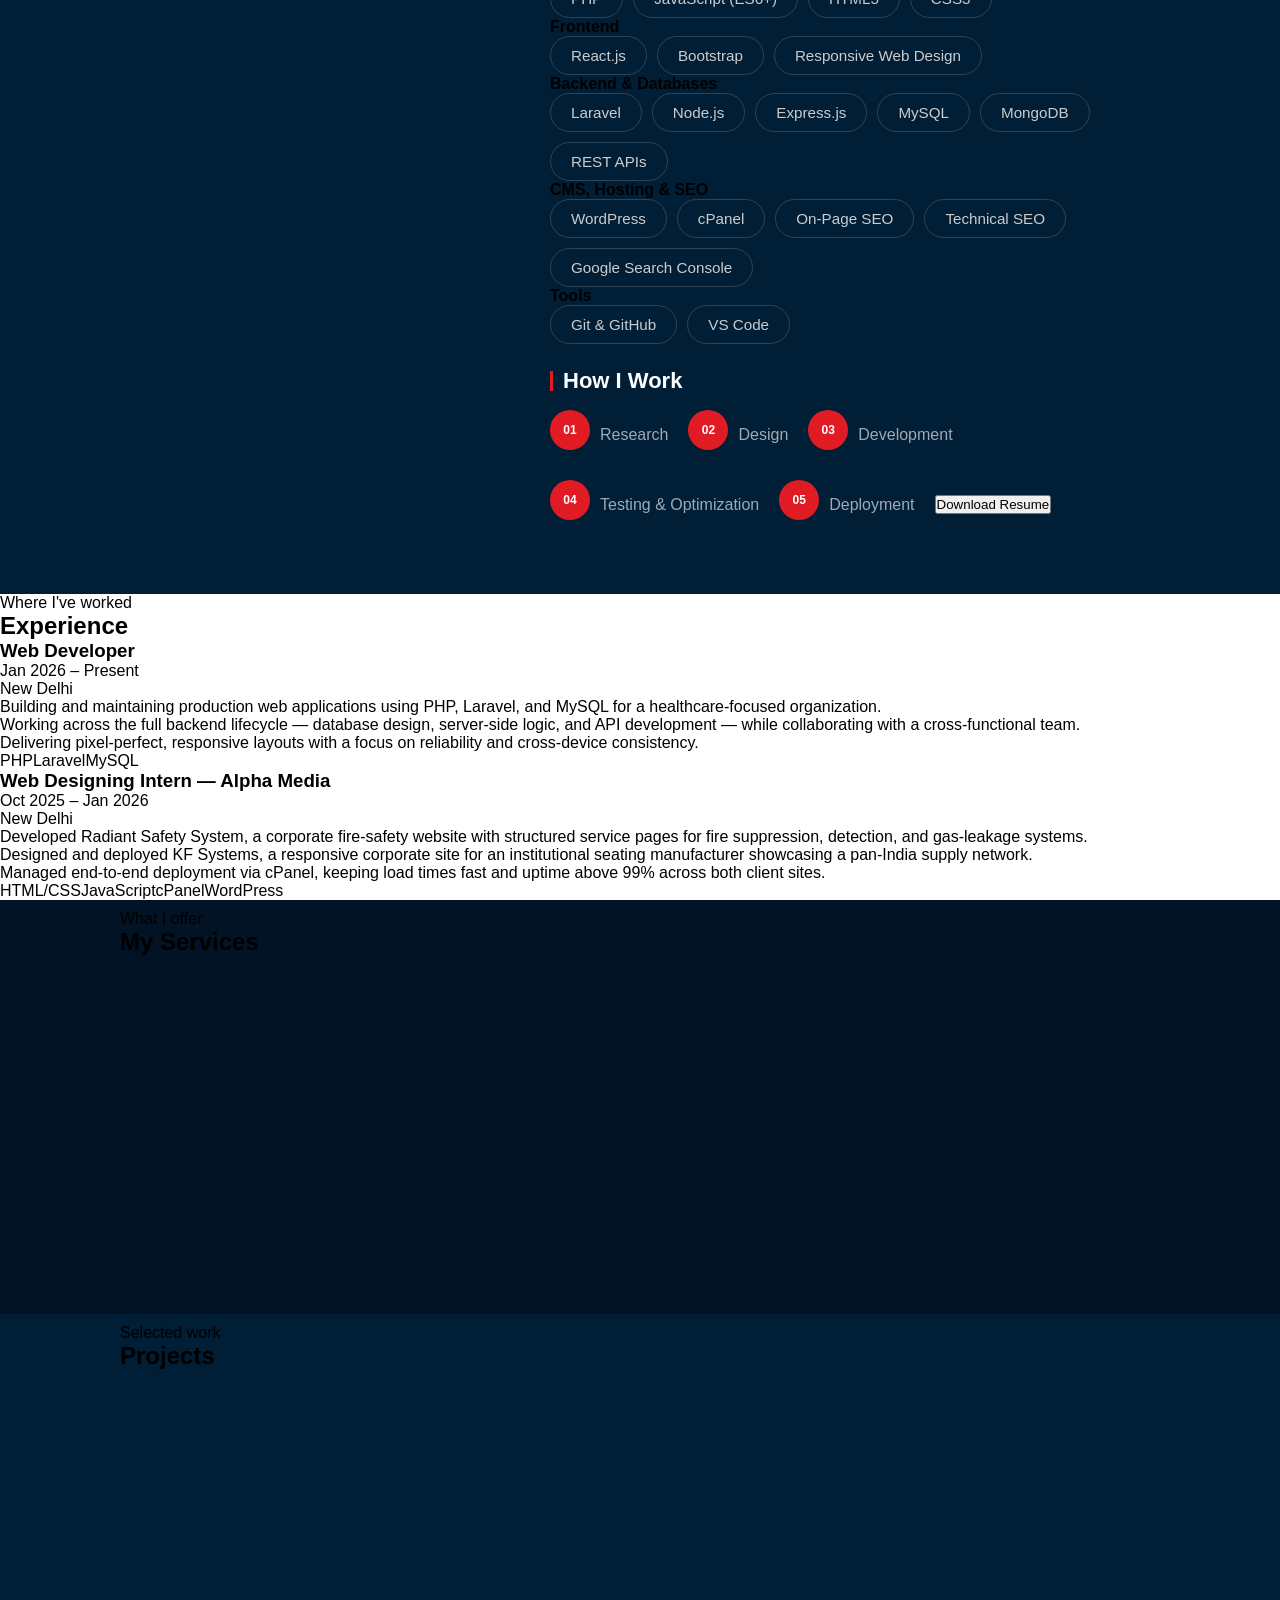
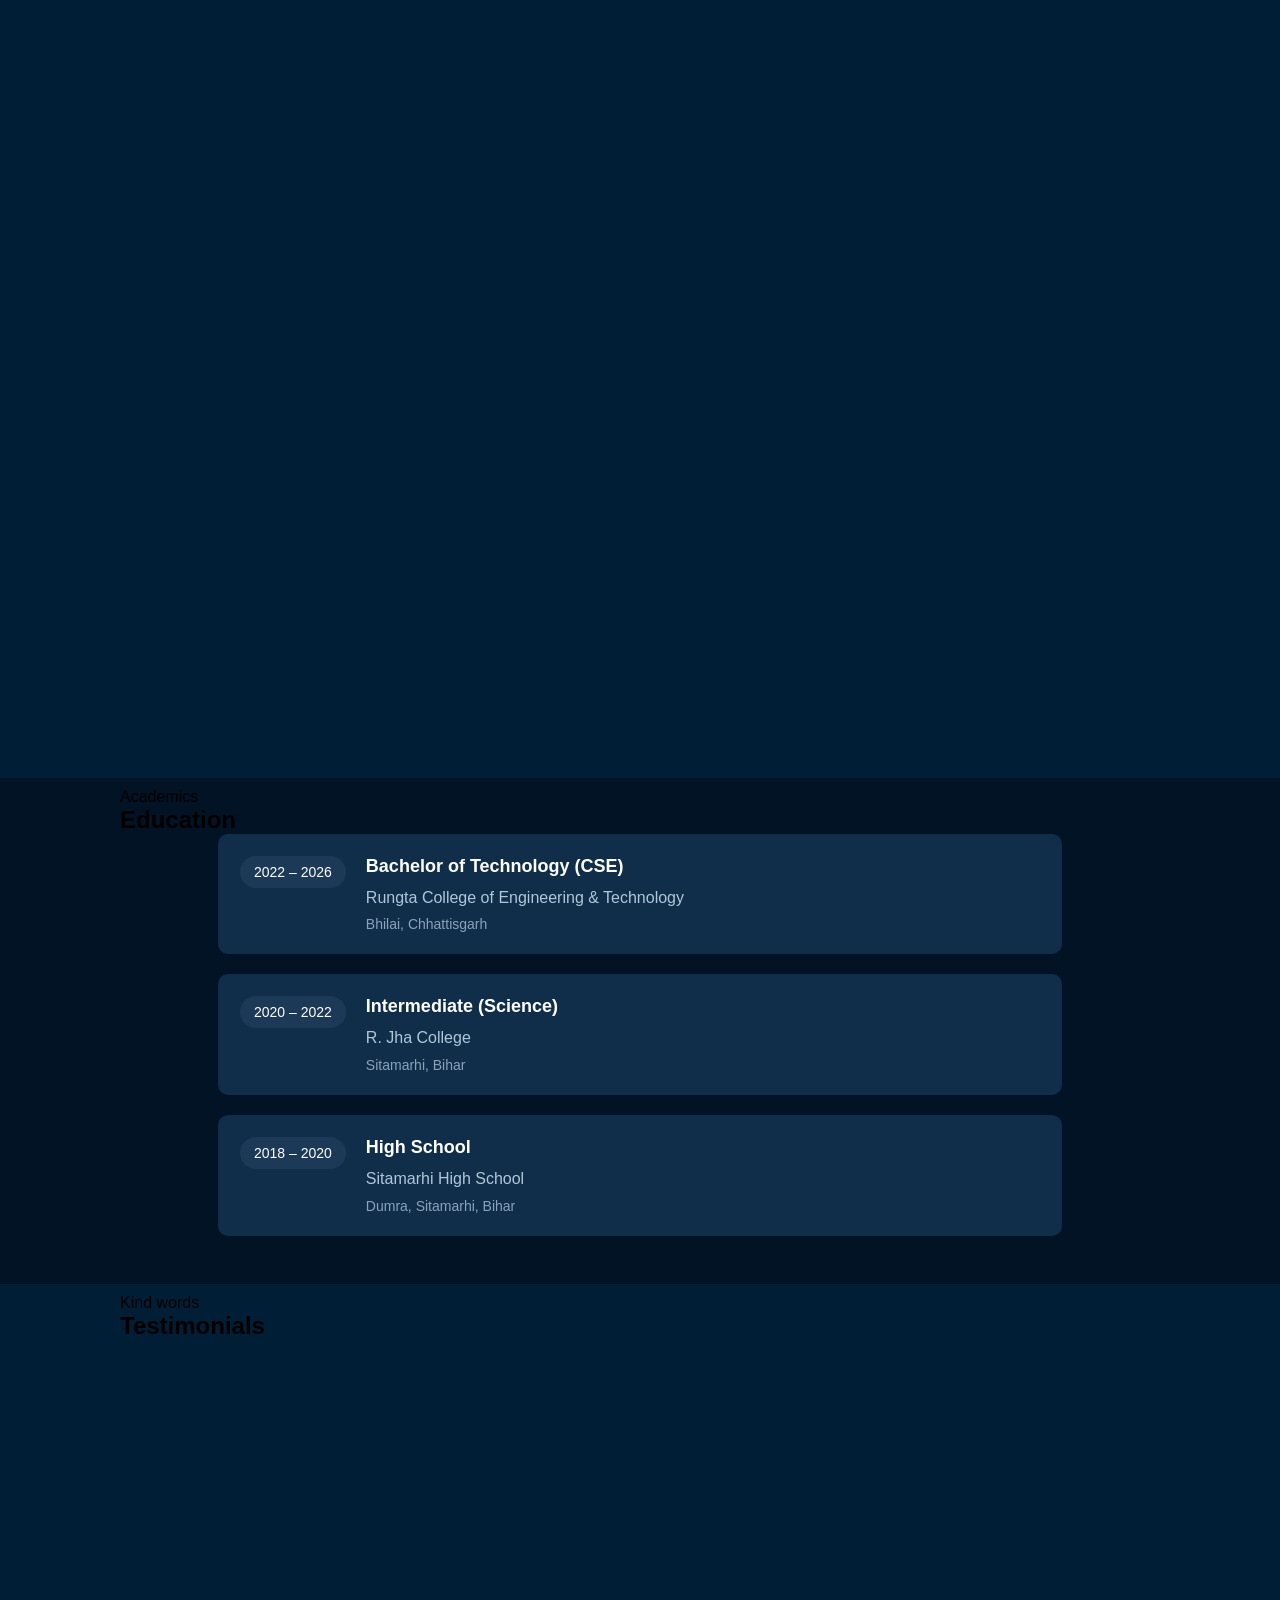
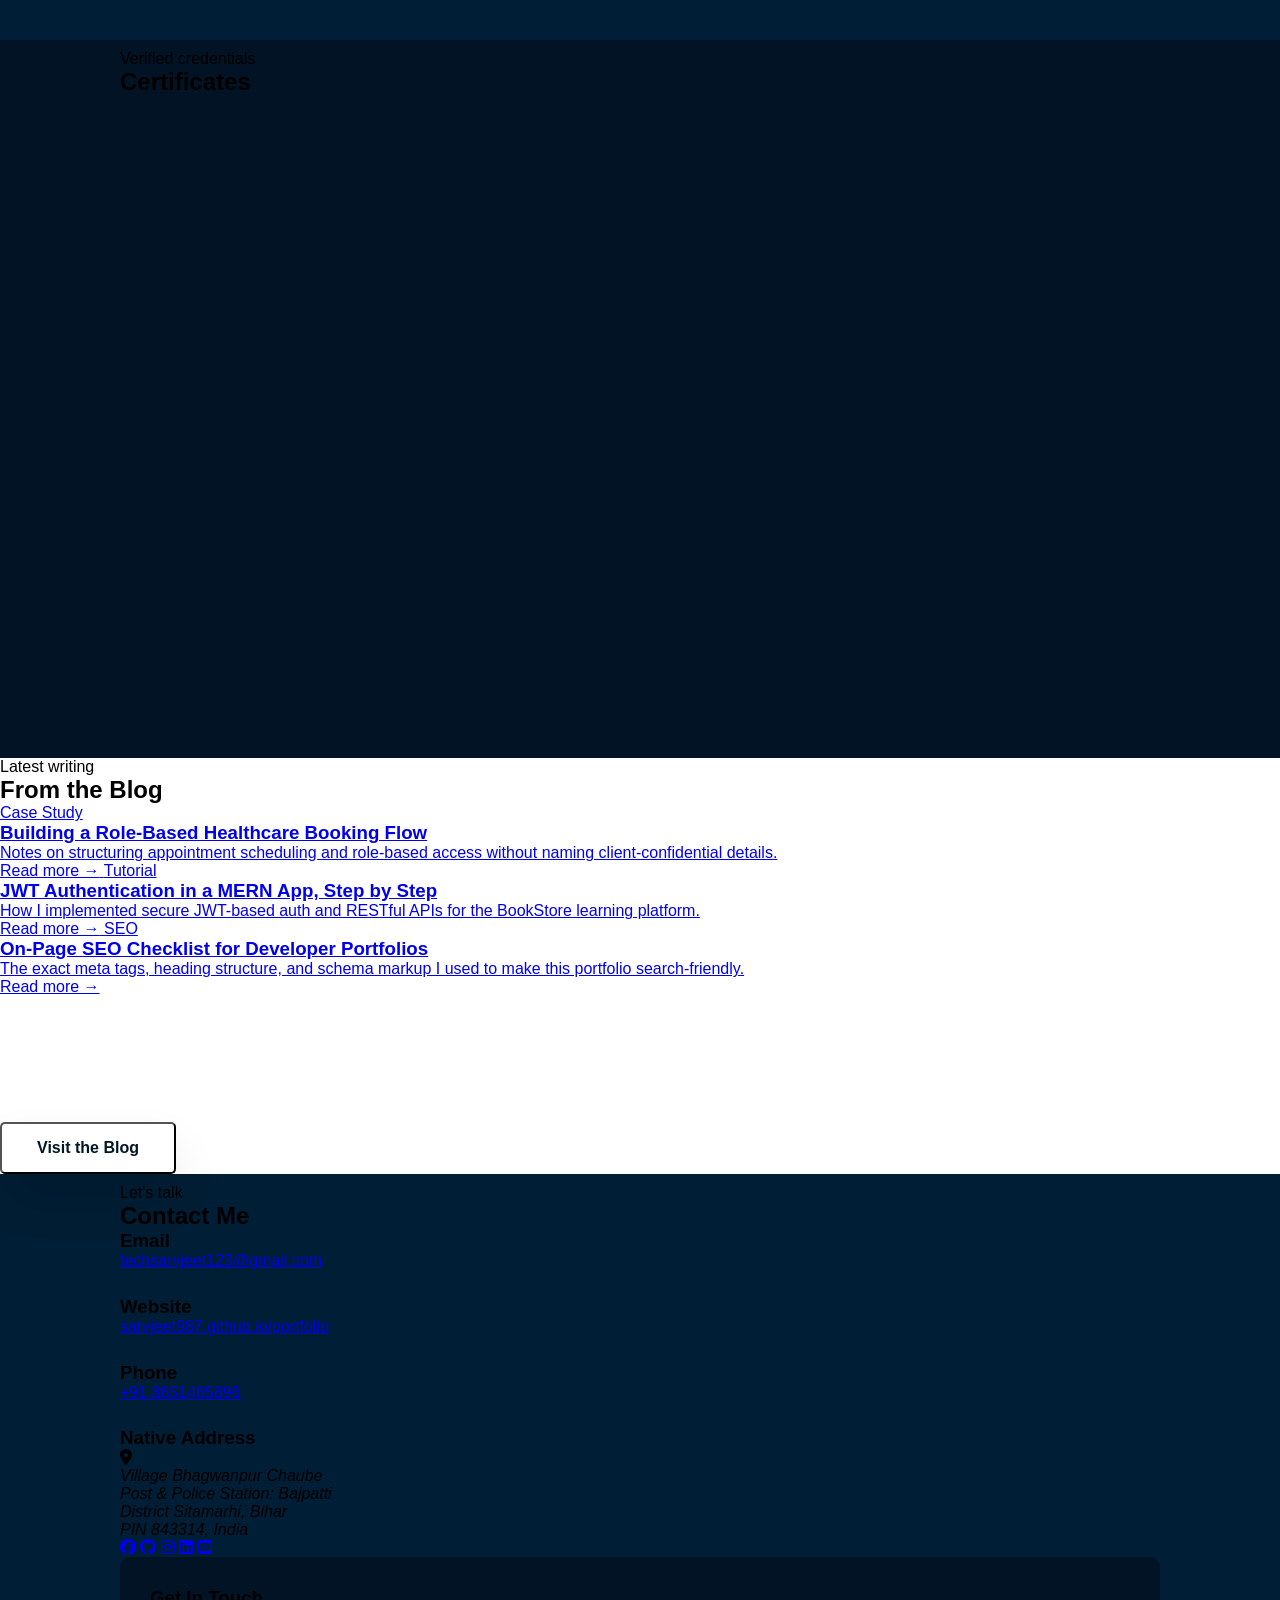
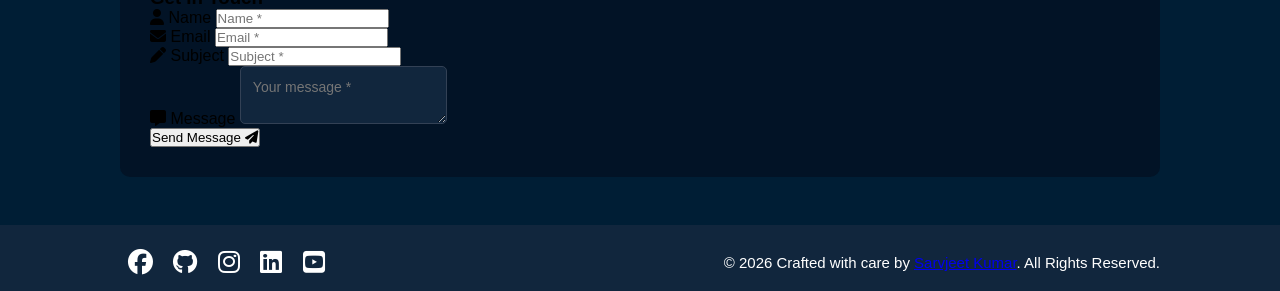
==== commit 6e22b7b5: "Update fmt.Println output from 'Hello' to 'Goodbye'" ====
--- a/index.html
+++ b/index.html
@@ -2,628 +2,894 @@
 <html lang="en">
 
 <head>
-    <!-- Basic -->
     <meta charset="UTF-8">
     <meta name="viewport" content="width=device-width, initial-scale=1.0">
 
-    <!-- SEO Title -->
-    <title>Sarvjeet Kumar | Web Developer Portfolio</title>
-
-    <!-- SEO Description -->
-    <meta name="description" content="Sarvjeet Kumar – Computer Science student and web developer. Explore my portfolio, projects, skills, and contact details.">
-
-    <!-- SEO Keywords -->
-    <meta name="keywords" content="Sarvjeet Kumar, Web Developer, Portfolio, Frontend Developer, Full Stack Developer, HTML, CSS, JavaScript, React">
-
-    <!-- Author -->
+    <!-- Primary SEO -->
+    <title>Sarvjeet Kumar | Full Stack Web Developer in Delhi, India</title>
+    <meta name="title" content="Sarvjeet Kumar | Full Stack Web Developer in Delhi, India">
+    <meta name="description"
+        content="Portfolio of Sarvjeet Kumar, a Full Stack Web Developer based in New Delhi specializing in PHP, Laravel, MySQL, React.js and the MERN stack. Explore projects, experience, and get in touch for freelance or full-time roles.">
+    <meta name="keywords"
+        content="Sarvjeet Kumar, Sarvjeet Kumar portfolio, Full Stack Developer Delhi, PHP Laravel Developer, MERN Stack Developer, Web Developer New Delhi, Frontend Developer Portfolio, React Developer India">
     <meta name="author" content="Sarvjeet Kumar">
-
-    <!-- Canonical URL -->
-    <link rel="canonical" href="https://sarvjeet987.github.io/portfolio/">
-
-    <!-- Open Graph (Facebook, LinkedIn) -->
-    <meta property="og:title" content="Sarvjeet Kumar | Web Developer Portfolio">
-    <meta property="og:description" content="Explore my portfolio, projects, and skills in web development.">
+    <meta name="robots" content="index, follow">
+    <link rel="canonical" href="https://sarvjeet987.github.io/portfolio/" />
+
+    <!-- Open Graph / Facebook -->
+    <meta property="og:type" content="website">
     <meta property="og:url" content="https://sarvjeet987.github.io/portfolio/">
-    <meta property="og:type" content="website">
-    <meta property="og:image" content="https://sarvjeet987.github.io/portfolio/circular_sarvjeetIMG.png">
-
-    <!-- Twitter Card -->
-    <meta name="twitter:card" content="summary_large_image">
-    <meta name="twitter:title" content="Sarvjeet Kumar | Web Developer Portfolio">
-    <meta name="twitter:description" content="Computer Science student & web developer portfolio.">
-    <meta name="twitter:image" content="https://sarvjeet987.github.io/portfolio/circular_sarvjeetIMG.png">
-
-    <!-- Styles -->
+    <meta property="og:title" content="Sarvjeet Kumar | Full Stack Web Developer in Delhi, India">
+    <meta property="og:description"
+        content="Full Stack Web Developer specializing in PHP, Laravel, MySQL, React.js and the MERN stack. See projects, experience, and skills.">
+    <meta property="og:image" content="https://sarvjeet987.github.io/portfolio/og-image.jpg">
+    <meta property="og:locale" content="en_IN">
+
+    <!-- Twitter -->
+    <meta property="twitter:card" content="summary_large_image">
+    <meta property="twitter:url" content="https://sarvjeet987.github.io/portfolio/">
+    <meta property="twitter:title" content="Sarvjeet Kumar | Full Stack Web Developer in Delhi, India">
+    <meta property="twitter:description"
+        content="Full Stack Web Developer specializing in PHP, Laravel, MySQL, React.js and the MERN stack.">
+    <meta property="twitter:image" content="https://sarvjeet987.github.io/portfolio/og-image.jpg">
+
+    <meta name="theme-color" content="#021326">
+
     <link rel="stylesheet" href="style.css">
     <link href="https://unpkg.com/aos@2.3.1/dist/aos.css" rel="stylesheet">
     <link rel="stylesheet" href="https://cdnjs.cloudflare.com/ajax/libs/font-awesome/6.4.2/css/all.min.css">
-
-    <!-- Favicon -->
     <link rel="icon" type="image/png" href="fav-icon.png">
+
+    <!-- Structured data: Person + WebSite (E-E-A-T signals for search engines) -->
+    <script type="application/ld+json">
+    {
+      "@context": "https://schema.org",
+      "@type": "Person",
+      "name": "Sarvjeet Kumar",
+      "url": "https://sarvjeet987.github.io/portfolio/",
+      "image": "https://sarvjeet987.github.io/portfolio/e.jpg",
+      "jobTitle": "Full Stack Web Developer",
+      "email": "mailto:techsarvjeet123@gmail.com",
+      "telephone": "+91-8651465896",
+      "address": {
+        "@type": "PostalAddress",
+        "addressLocality": "New Delhi",
+        "addressCountry": "IN"
+      },
+      "alumniOf": {
+        "@type": "CollegeOrUniversity",
+        "name": "Rungta College of Engineering and Technology"
+      },
+      "knowsAbout": ["PHP", "Laravel", "MySQL", "JavaScript", "React.js", "Node.js", "MongoDB", "WordPress", "SEO"],
+      "sameAs": [
+        "https://github.com/Sarvjeet987",
+        "https://www.linkedin.com/in/%F0%9D%97%A6%F0%9D%97%AE%F0%9D%97%BF%F0%9D%98%83%F0%9D%97%B7%F0%9D%97%B2%F0%9D%97%B2%F0%9D%98%81-%F0%9D%97%9E%F0%9D%98%82%F0%9D%97%BA%F0%9D%97%AE%F0%9D%97%BF-4b0488251/",
+        "https://www.instagram.com/sarvjeet_k.s/",
+        "https://www.facebook.com/profile.php?id=100068092726962",
+        "https://www.youtube.com/@techsarvjeet123"
+      ]
+    }
+    </script>
+    <script type="application/ld+json">
+    {
+      "@context": "https://schema.org",
+      "@type": "WebSite",
+      "name": "TechSarvjeet — Sarvjeet Kumar Portfolio",
+      "url": "https://sarvjeet987.github.io/portfolio/"
+    }
+    </script>
 </head>
 
 <body>
-    <div id="welcomeModal" class="welcome-modal">
+    <a href="#main-content" class="skip-link">Skip to main content</a>
+
+    <!-- Welcome modal -->
+    <div id="welcomeModal" class="welcome-modal" role="dialog" aria-modal="true" aria-labelledby="modalTitle">
         <div class="modal-content">
-            <button class="close-btn" aria-label="Close Modal">&times;</button>
-            <h3 class="modal-title">👋 Welcome to My Portfolio!</h3>
+            <button class="modal-close-btn" id="modalCloseBtn" aria-label="Close welcome dialog">&times;</button>
+            <div class="modal-status">
+                <span class="status-dot"></span> Available for opportunities
+            </div>
+            <div class="modal-avatar-ring">
+                <span>SK</span>
+            </div>
+            <h3 class="modal-title" id="modalTitle">Welcome to my portfolio 👋</h3>
             <div class="modal-body">
-                <p>Thanks for visiting! I'm a Frontend Engineer currently working with Gencare New
-                    Delhi.</p>
-                <p>Dive into my latest work, technical case studies, and student projects in the Blog/Insights
-                    section.</p>
+                <p>I'm Sarvjeet, a Full Stack Web Developer based in New Delhi working with PHP, Laravel, and the
+                    MERN stack.</p>
+                <p>Take a look at my projects and experience below, or read the Blog for write-ups on what I've been
+                    building.</p>
+            </div>
+            <div class="modal-actions">
+                <button type="button" class="modal-btn modal-btn-primary" id="modalViewProjects">View Projects</button>
+                <button type="button" class="modal-btn modal-btn-outline" id="modalCloseBtn2">Continue Browsing</button>
             </div>
         </div>
     </div>
-    <nav>
+
+    <!-- Success toast (shown after contact form submits) -->
+    <div id="successToast" class="success-toast" role="status" aria-live="polite">
+        <div class="success-toast-icon"><i class="fa-solid fa-check" aria-hidden="true"></i></div>
+        <div class="success-toast-body">
+            <strong>Message sent!</strong>
+            <span>Thanks for reaching out — Sarvjeet will get back to you soon.</span>
+        </div>
+        <button type="button" class="success-toast-close" id="successToastClose" aria-label="Dismiss notification">&times;</button>
+    </div>
+
+    <!-- Nav -->
+    <nav aria-label="Primary navigation">
         <div class="logo">
-            <h1>𝕿𝖊𝖈𝖍𝕾𝖆𝖗𝖛𝖏𝖊𝖊𝖙</h1>
+            <a href="#hom" aria-label="TechSarvjeet home">
+                <h1>Tech<span class="logo-dot">Sarvjeet</span></h1>
+            </a>
         </div>
         <ul id="menuList">
-            <a href="#" style="text-decoration: none;">
-                <li style="color: #fff; border-bottom: 1px solid red;">Home</li>
-            </a>
-            <a href="#about">
-                <li class="cool-link">About Us</li>
-            </a>
-            <a href="#servisess">
-                <li class="cool-link">Services</li>
-            </a>
-            <a href="#proj">
-                <li class="cool-link">Project</li>
-            </a>
-            <a href="blog.html" target="__blank">
-                <li class="cool-link">Blog</li>
-            </a>
-            <a href="#contactME">
-                <li class="cool-link">Contact</li>
-            </a>
-            <a href="#contactME">
-                <button id="hireBtn"
-                    style="padding: 5px 10px; text-align: center; color: rgba(255, 255, 255, 0.6);font-weight: 500;font-size: 14px;letter-spacing: 0.08rem;  background-color: #021326; border: 1px solid #f71735; border-radius: 5px ;cursor: pointer; margin-bottom: 4px;">HIRE
-                    ME</button>
-            </a>
+            <li><a href="#hom" class="cool-link active">Home</a></li>
+            <li><a href="#about" class="cool-link">About</a></li>
+            <li><a href="#experience" class="cool-link">Experience</a></li>
+            <li><a href="#servisess" class="cool-link">Services</a></li>
+            <li><a href="#proj" class="cool-link">Projects</a></li>
+            <li><a href="blog.html" class="cool-link">Blog</a></li>
+            <li><a href="#contactME" class="cool-link">Contact</a></li>
+            <li><a href="#contactME"><button id="hireBtn">Hire Me</button></a></li>
         </ul>
-        <div class="menuIcon">
-            <i class="fa-solid fa-bars" onclick="ToggleMenu()"></i>
+        <div class="nav-actions">
+            <button class="theme-toggle" id="themeToggle" aria-label="Toggle light and dark theme"><i class="fa-solid fa-moon" id="themeIcon"></i></button>
+            <div class="menuIcon">
+                <button id="menuToggleBtn" aria-label="Toggle navigation menu" aria-expanded="false" aria-controls="menuList">
+                    <i class="fa-solid fa-bars"></i>
+                </button>
+            </div>
         </div>
     </nav>
 
-    <!-- section-1 - Home-->
-    <section id="hom">
-        <div class="home">
-            <div class="homeText">
-                <h6>Hi There, I'm</h6>
-                <h1>Sarvjeet Kumar</h1>
-                <div class="bottomLine"></div>
-                <div id="app"></div>
-                <script src="https://unpkg.com/typewriter-effect@latest/dist/core.js"></script>
-                <p>I build fast, modern, and accessible web interfaces using the latest frontend technologies. My focus
-                    is on delivering pixel-perfect designs, smooth user experiences, and high-performance web
-                    applications that align with 2026 industry standards.</p>
-                <a href="#contactME"><button>Hire Me !</button></a>
-
-            </div>
-            <div class="homeIMG" data-aos="fade-up" data-aos-duration="3000">
-                <!-- <img src="/sk.png" alt="mypictuer" height="400" width="400"> -->
-            </div>
-        </div>
-    </section>
-    <!-- section - 2 - About -->
-    <section id="about">
-        <div class="about-1">
-            <div class="about-title">
-                <div class="line"></div>
-                <h2>About Me</h2>
-                <div class="line"></div>
-            </div>
-            <div class="about-2">
-                <div class="aboutIMG" data-aos="fade-down" data-aos-easing="linear" data-aos-duration="1500">
-                    <img src="e.jpg" alt="Sarvjeet Kumar Web Developer Portfolio" width="400" height="500">
-                </div>
-                <div class="aboutText">
-                    <div class="about-me">
-                        <h2>About Me</h2>
-                        <p class="intro">
-                            <strong>Hello, my name is <u>Sarvjeet</u></strong> and I am <u>front-end
-                                developer</u>
-                        </p>
-                        <p class="description">
-                            I'm <strong>Sarvjeet</strong>, a passionate Frontend Developer based in New Delhi, India,
-                            currently pursuing
-                            my <strong> B.Tech</strong> in <strong>Computer Science</strong>.
-                            <br><br>
-                            With <strong>hands-on experience</strong> in building responsive, interactive, and scalable
-                            web applications,
-                            I specialize in bridging <strong>design</strong> and <strong>development</strong>. I enjoy
-                            turning complex ideas into clean,
-                            intuitive user experiences while constantly learning new technologies that shape the modern
-                            web.
-                            <br><br>
-                            I believe in writing clean code, following <strong>UI/UX principles</strong>, and building
-                            products that users actually enjoy using.
-                        </p>
-
-                    </div>
-                    <div class="design-tools">
-                        <h2><span class="red-bar"></span> Design Tools</h2>
-                        <div class="tool-buttons">
-                            <span class="tool">Canva</span>
-                            <span class="tool">Figma</span>
-                            <span class="tool">Photoshop</span>
-                        </div>
-                    </div>
-                    <div class="skills-section">
-                        <h2><span class="red-bar"></span> Technologies and Skills</h2>
-                        <div class="skill-tags">
-                            <span class="skill">HTML:5</span>
-                            <span class="skill">CSS:3</span>
-                            <span class="skill">Java Script</span>
-                            <span class="skill">React.Js</span>
-                            <span class="skill">Node JS</span>
-                            <span class="skill">Express JS</span>
-                            <span class="skill">MongoDB</span>
-                            <span class="skill">Git & GitHub</span>
-                            <span class="skill">REST APIs</span>
-                            <span class="skill">Responsive UI/UX</span>
-                            <span class="skill">WordPress</span>
-                        </div>
-                    </div>
-                    <div class="work-process">
-                        <h2><span class="red-bar"></span> Work Process</h2>
-                        <div class="process-steps">
-                            <div class="step">
-                                <div class="circle">#01</div>
-                                <span>Research</span>
-                            </div>
-                            <div class="step">
-                                <div class="circle">#02</div>
-                                <span>Design</span>
-                            </div>
-                            <div class="step">
-                                <div class="circle">#03</div>
-                                <span>Development </span>
-                            </div>
-                            <div class="step">
-                                <div class="circle">#04</div>
-                                <span> Testing & Optimization </span>
-                            </div>
-                            <div class="step">
-                                <div class="circle">#05</div>
-                                <span> Deployment </span>
-                            </div>
-                            <div class="step">
-                                <div class="circle">#06</div>
-                                <a href="https://drive.google.com/file/d/1IvRXbjgb6ktro1CJtRo--YtNU-hYTtOW/view"
-                                    target="_blank">
-                                    <button
-                                        style="padding: 15px 10px; text-align: center; color: white;font-weight: 500;font-size: 14px;letter-spacing: 0.08rem;  background-color: #f71735; border: 1px solid #f71735; border-radius: 5px ;cursor: pointer; margin-bottom: 4px; transition: all 0.5s;"
-                                        class="resumeBTN">Download Resume</button>
-                                </a>
-                            </div>
-                        </div>
-                    </div>
-                </div>
-            </div>
-        </div>
-        <!-- section-3 (services) -->
-        <section id="servisess">
-            <div class="section3">
-                <div class="servises-tittle">
-                    <div class="line"></div>
-                    <h2>My Services</h2>
-                    <div class="line"></div>
-                </div>
-                <div class="servisesCard">
-                    <div class="servisesCardTop" data-aos="fade-up" data-aos-duration="3000">
-                        <div class="card">
-                            <div class="icon">
-                                <img src="https://cdn-icons-png.flaticon.com/512/1055/1055687.png" alt="Design Icon">
-                            </div>
-                            <h3>UI/UX-Focused Web Design</h3>
-                            <p>I design modern, user-centric interfaces that combine aesthetics with usability, ensuring
-                                every layout communicates effectively.</p>
-                        </div>
-
-                        <div class="card">
-                            <div class="icon">
-                                <img src="https://cdn-icons-png.flaticon.com/512/1828/1828911.png" alt="Layout Icon">
-                            </div>
-                            <h3>Custom Frontend Development</h3>
-                            <p>From landing pages to full-scale applications, I build fast, responsive, and
-                                SEO-optimized user interfaces.</p>
-                        </div>
-
-                        <div class="card">
-                            <div class="icon">
-                                <img src="https://cdn-icons-png.flaticon.com/512/1828/1828919.png" alt="Simple Icon">
-                            </div>
-                            <h3>Interactive & Dynamic Websites</h3>
-                            <p>Creating smooth animations, transitions, and interactive experiences using React, GSAP,
-                                and modern JS features.</p>
-                        </div>
-                    </div>
-                    <div class="servisesCardBottom" data-aos="fade-up" data-aos-duration="2000">
-                        <div class="card">
-                            <div class="icon">
-                                <img src="https://cdn-icons-png.flaticon.com/512/1828/1828940.png" alt="Mobile Icon">
-                            </div>
-                            <h3>Mobile-First Responsive Design</h3>
-                            <p>Ensuring every website works flawlessly across mobile, tablet, and desktop devices.</p>
-                        </div>
-
-                        <div class="card">
-                            <div class="icon">
-                                <img src="https://cdn-icons-png.flaticon.com/512/1170/1170576.png" alt="Bug Icon">
-                            </div>
-                            <h3>Performance Optimization</h3>
-                            <p>Improving website speed, accessibility, and search engine ranking with best 2025
-                                standards.</p>
-                        </div>
-
-                        <div class="card">
-                            <div class="icon">
-                                <img src="https://cdn-icons-png.flaticon.com/512/2991/2991108.png" alt="Options Icon">
-                            </div>
-                            <h3>API Integration & Frontend Architecture</h3>
-                            <p>Connecting backend services and building scalable frontend structures for long-term
-                                growth.</p>
-                        </div>
-                    </div>
-
-                </div>
-            </div>
-        </section>
-        <!-- section-4 (project) -->
-        <section id="proj">
-            <div class="project">
-                <div class="project-tittle">
-                    <div class="line"></div>
-                    <h2>Project</h2>
-                    <div class="line"></div>
-                </div>
-
-                <div class="projectCard">
-                    <div class="projectCardSection1" data-aos="fade-down" data-aos-easing="linear"
-                        data-aos-duration="1500">
-
-                        <div class="card">
-                            <div class="card-header">
-                                <i class="fa-solid fa-briefcase"></i>
-                                <div class="card-content">
-                                    <div class="name">Portfolio website</div>
-                                    <p>
-                                        A personal portfolio built with HTML, CSS, and JavaScript, showcasing my skills,
-                                        projects, and experience with a strong focus on UI/UX and responsive design...!
-                                    </p>
-                                </div>
-                            </div>
-
-                            <div class="card-footer">
-                                <button class="proj-btn"
-                                    data-link="https://github.com/Sarvjeet987/portfolio">Click</button>
-                            </div>
-                        </div>
-
- <div class="card">
-                            <div class="card-header">
-                                <i class="fa-brands fa-airbnb"></i>
-                                <div class="card-content">
-                                    <div class="name">AutoSleep Smart Device Controller</div>
-                                    <p>
-                                        A central dashboard to control electronic devices with automated scheduling,
-                                        timers, and energy-efficient settings...!
-                                    </p>
-                                </div>
-                            </div>
-                            <div class="card-footer">
-                                <button class="proj-btn"
-                                    data-link="https://github.com/Sarvjeet987/Electronic-Devices-Management-System">Click</button>
-                            </div>
-                        </div>
-                        <div class="card">
-                            <div class="card-header">
-                                <i class="fa-solid fa-computer"></i>
-                                <div class="card-content">
-                                    <div class="name">IndiaNewsHub</div>
-                                    <p>
-                                        Stay informed with IndiaNewsHub your one-stop platform for India’s top
-                                        newspapers
-                                        in English and regional languages. No more jumping between sites...!
-                                    </p>
-                                </div>
-                            </div>
-                            <div class="card-footer">
-                                <button class="proj-btn"
-                                    data-link="https://github.com/Sarvjeet987/WebTech">Click</button>
-                            </div>
-                        </div>
-
-
-                        <div class="card">
-                            <div class="card-header">
-                                <i class="fa-solid fa-book-open-reader"></i>
-                                <div class="card-content">
-                                    <div class="name">Bookstore</div>
-                                    <p>
-                                       A modern platform providing free and premium books for smart learning....!
-                                    </p>
-                                </div>
-                            </div>
-                            <div class="card-footer">
-                                <button class="proj-btn"
-                                    data-link="https://github.com/Sarvjeet987/bookstore/tree/main">Click</button>
-                            </div>
-                        </div>
-
-
-                        <div class="card">
-                            <div class="card-header">
-                                <i class="fa-solid fa-shield-dog"></i>
-                                <div class="card-content">
-                                    <div class="name">VetCare Appointment System</div>
-                                    <p>
-                                        A web-based veterinary appointment booking platform allowing users to book,
-                                        manage, and track pet healthcare schedules...!
-                                    </p>
-                                </div>
-                            </div>
-                            <div class="card-footer">
-                                <button class="proj-btn"
-                                    data-link="https://github.com/Sarvjeet987/VetEase">Click</button>
-                            </div>
-                        </div>
-
-
-                        <div class="card">
-                            <div class="card-header">
-                                <i class="fa-brands fa-shopify"></i>
-                                <div class="card-content">
-                                    <div class="name">V-Shop E-Commerce</div>
-                                    <p>
-                                        A complete e-commerce web application with product browsing, cart system,
-                                        wishlist, order tracking, and secure checkout...!
-                                    </p>
-                                </div>
-                            </div>
-                            <div class="card-footer">
-                                <button class="proj-btn"
-                                    data-link="https://github.com/Sarvjeet987/v-shop">Click</button>
-                            </div>
-                        </div>
-
-                    </div>
-                </div>
-            </div>
-        </section>
-        <!-- Project Access Popup -->
-        <div id="projectAccessPopup" class="proj-popup-overlay">
+    <main id="main-content">
+        <!-- Hero -->
+        <section id="hom" aria-label="Introduction">
+            <div class="home">
+                <div class="homeText">
+                    <span class="eyebrow-mono">&lt;/&gt; hello, world</span>
+                    <h1>Sarvjeet Kumar</h1>
+                    <div class="bottomLine"></div>
+                    <div id="app" aria-live="polite"></div>
+                    <p>I build fast, accessible, and SEO-friendly web applications using PHP, Laravel, and the MERN
+                        stack. Currently based in New Delhi, focused on turning real business problems into clean,
+                        reliable, production-ready software.</p>
+                    <div class="hero-ctas">
+                        <a href="#contactME"><button class="btn-primary">Hire Me</button></a>
+                        <a href="https://drive.google.com/file/d/1IvRXbjgb6ktro1CJtRo--YtNU-hYTtOW/view"
+                            target="_blank" rel="noopener noreferrer" class="btn-outline">Download Resume</a>
+                    </div>
+                    <div class="hero-meta">
+                        <div><strong>3+</strong>Years of hands-on coding</div>
+                        <div><strong>10+</strong>Projects shipped</div>
+                        <div><strong>New Delhi</strong>Based in, IN</div>
+                    </div>
+                </div>
+                <div class="homeIMG" data-aos="fade-up" data-aos-duration="900">
+                    <div class="terminal" role="img" aria-label="Terminal window showing developer profile summary">
+                        <div class="terminal-bar">
+                            <span class="terminal-dot red"></span>
+                            <span class="terminal-dot yellow"></span>
+                            <span class="terminal-dot green"></span>
+                            <span class="terminal-title">sarvjeet@techsarvjeet:~</span>
+                        </div>
+                        <div class="terminal-body">
+                            <div><span class="prompt">$</span> <span class="cmd">whoami</span></div>
+                            <div>&nbsp;&nbsp;<span class="key">name</span>: <span class="val">"Sarvjeet Kumar"</span></div>
+                            <div>&nbsp;&nbsp;<span class="key">role</span>: <span class="val">"Full Stack Web Developer"</span></div>
+                            <div>&nbsp;&nbsp;<span class="key">stack</span>: <span class="val">["PHP", "Laravel", "React", "Node"]</span></div>
+                            <div>&nbsp;&nbsp;<span class="key">location</span>: <span class="val">"New Delhi, IN"</span></div>
+                            <div class="comment">&nbsp;&nbsp;// open to freelance & full-time roles</div>
+                            <div class="terminal-status"><span class="status-dot"></span> status: available for opportunities</div>
+                        </div>
+                    </div>
+                </div>
+            </div>
+        </section>
+
+        <!-- About -->
+        <section id="about" aria-labelledby="aboutTitle">
+            <div class="about-1 section-pad">
+                <span class="section-eyebrow">Get to know me</span>
+                <div class="section-title">
+                    <div class="line"></div>
+                    <h2 id="aboutTitle">About Me</h2>
+                    <div class="line"></div>
+                </div>
+                <div class="about-2">
+                    <div class="aboutIMG" data-reveal>
+                        <div class="avatar-frame">
+                            <img src="e.jpg" alt="Sarvjeet Kumar, Full Stack Web Developer based in New Delhi" width="340" height="420"
+                                onerror="this.style.display='none'; this.nextElementSibling.style.display='flex';">
+                            <span class="avatar-fallback" style="display:none;">SK</span>
+                        </div>
+                    </div>
+                    <div class="aboutText">
+                        <div class="about-me">
+                            <h2>Who I Am</h2>
+                            <p class="intro">
+                                <strong>Hello, I'm <u>Sarvjeet</u></strong> — a <u>Full Stack Web Developer</u> from
+                                New Delhi, India.
+                            </p>
+                            <p class="description">
+                                I'm a <strong>Computer Science (Data Science)</strong> undergraduate at Rungta College
+                                of Engineering &amp; Technology, graduating in 2026, with hands-on production
+                                experience building web applications in <strong>PHP, Laravel, and MySQL</strong>, as
+                                well as the <strong>MERN stack</strong> for personal and academic projects.
+                                <br><br>
+                                I specialize in translating real business requirements into clean, maintainable
+                                backend architecture and responsive, accessible frontend interfaces. I care about
+                                writing code that's easy to read a year later, following <strong>UI/UX
+                                principles</strong>, and shipping products people actually enjoy using.
+                                <br><br>
+                                Outside of client work, I run <strong>GangaSetu Technologies</strong>, a small
+                                software services venture where I take on web development and technical
+                                problem-solving projects end to end.
+                            </p>
+                        </div>
+
+                        <div class="quick-facts">
+                            <div class="fact"><span>Based in</span><strong>New Delhi, India</strong></div>
+                            <div class="fact"><span>Currently</span><strong>Web Developer</strong></div>
+                            <div class="fact"><span>Education</span><strong>B.Tech CSE, 2026</strong></div>
+                            <div class="fact"><span>Focus</span><strong>PHP · Laravel · MERN</strong></div>
+                        </div>
+
+                        <div class="design-tools">
+                            <h2><span class="red-bar"></span> Design Tools</h2>
+                            <div class="tool-buttons">
+                                <span class="tool">Figma</span>
+                                <span class="tool">Canva</span>
+                                <span class="tool">Adobe Photoshop</span>
+                            </div>
+                        </div>
+
+                        <div class="skills-section">
+                            <h2><span class="red-bar"></span> Technologies &amp; Skills</h2>
+
+                            <div class="skills-group">
+                                <h4>Languages</h4>
+                                <div class="skill-tags">
+                                    <span class="skill">PHP</span>
+                                    <span class="skill">JavaScript (ES6+)</span>
+                                    <span class="skill">HTML5</span>
+                                    <span class="skill">CSS3</span>
+                                </div>
+                            </div>
+
+                            <div class="skills-group">
+                                <h4>Frontend</h4>
+                                <div class="skill-tags">
+                                    <span class="skill">React.js</span>
+                                    <span class="skill">Bootstrap</span>
+                                    <span class="skill">Responsive Web Design</span>
+                                </div>
+                            </div>
+
+                            <div class="skills-group">
+                                <h4>Backend &amp; Databases</h4>
+                                <div class="skill-tags">
+                                    <span class="skill">Laravel</span>
+                                    <span class="skill">Node.js</span>
+                                    <span class="skill">Express.js</span>
+                                    <span class="skill">MySQL</span>
+                                    <span class="skill">MongoDB</span>
+                                    <span class="skill">REST APIs</span>
+                                </div>
+                            </div>
+
+                            <div class="skills-group">
+                                <h4>CMS, Hosting &amp; SEO</h4>
+                                <div class="skill-tags">
+                                    <span class="skill">WordPress</span>
+                                    <span class="skill">cPanel</span>
+                                    <span class="skill">On-Page SEO</span>
+                                    <span class="skill">Technical SEO</span>
+                                    <span class="skill">Google Search Console</span>
+                                </div>
+                            </div>
+
+                            <div class="skills-group">
+                                <h4>Tools</h4>
+                                <div class="skill-tags">
+                                    <span class="skill">Git &amp; GitHub</span>
+                                    <span class="skill">VS Code</span>
+                                </div>
+                            </div>
+                        </div>
+
+                        <div class="work-process">
+                            <h2><span class="red-bar"></span> How I Work</h2>
+                            <div class="process-steps">
+                                <div class="step">
+                                    <div class="circle">01</div>
+                                    <span>Research</span>
+                                </div>
+                                <div class="step">
+                                    <div class="circle">02</div>
+                                    <span>Design</span>
+                                </div>
+                                <div class="step">
+                                    <div class="circle">03</div>
+                                    <span>Development</span>
+                                </div>
+                                <div class="step">
+                                    <div class="circle">04</div>
+                                    <span>Testing &amp; Optimization</span>
+                                </div>
+                                <div class="step">
+                                    <div class="circle">05</div>
+                                    <span>Deployment</span>
+                                </div>
+                                <div class="step">
+                                    <a href="https://drive.google.com/file/d/1IvRXbjgb6ktro1CJtRo--YtNU-hYTtOW/view"
+                                        target="_blank" rel="noopener noreferrer">
+                                        <button class="resumeBTN">Download Resume</button>
+                                    </a>
+                                </div>
+                            </div>
+                        </div>
+                    </div>
+                </div>
+            </div>
+        </section>
+
+        <!-- Experience -->
+        <section id="experience" aria-labelledby="experienceTitle">
+            <div class="experience-sec section-pad">
+                <span class="section-eyebrow">Where I've worked</span>
+                <div class="section-title">
+                    <div class="line"></div>
+                    <h2 id="experienceTitle">Experience</h2>
+                    <div class="line"></div>
+                </div>
+                <div class="timeline">
+                    <div class="timeline-item current">
+                        <div class="timeline-head">
+                            <h3>Web Developer</h3>
+                            <span class="timeline-date">Jan 2026 – Present</span>
+                        </div>
+                        <div class="timeline-role">New Delhi</div>
+                        <ul>
+                            <li>Building and maintaining production web applications using PHP, Laravel, and MySQL
+                                for a healthcare-focused organization.</li>
+                            <li>Working across the full backend lifecycle — database design, server-side logic, and
+                                API development — while collaborating with a cross-functional team.</li>
+                            <li>Delivering pixel-perfect, responsive layouts with a focus on reliability and
+                                cross-device consistency.</li>
+                        </ul>
+                        <div class="timeline-stack">
+                            <span>PHP</span><span>Laravel</span><span>MySQL</span>
+                        </div>
+                    </div>
+
+                    <div class="timeline-item">
+                        <div class="timeline-head">
+                            <h3>Web Designing Intern — Alpha Media</h3>
+                            <span class="timeline-date">Oct 2025 – Jan 2026</span>
+                        </div>
+                        <div class="timeline-role">New Delhi</div>
+                        <ul>
+                            <li>Developed Radiant Safety System, a corporate fire-safety website with structured
+                                service pages for fire suppression, detection, and gas-leakage systems.</li>
+                            <li>Designed and deployed KF Systems, a responsive corporate site for an institutional
+                                seating manufacturer showcasing a pan-India supply network.</li>
+                            <li>Managed end-to-end deployment via cPanel, keeping load times fast and uptime above
+                                99% across both client sites.</li>
+                        </ul>
+                        <div class="timeline-stack">
+                            <span>HTML/CSS</span><span>JavaScript</span><span>cPanel</span><span>WordPress</span>
+                        </div>
+                    </div>
+                </div>
+            </div>
+        </section>
+
+        <!-- Services -->
+        <section id="servisess" aria-labelledby="servicesTitle">
+            <div class="section3 section-pad">
+                <span class="section-eyebrow">What I offer</span>
+                <div class="section-title">
+                    <div class="line"></div>
+                    <h2 id="servicesTitle">My Services</h2>
+                    <div class="line"></div>
+                </div>
+                <div class="servisesCard" data-aos="fade-up" data-aos-duration="900">
+                    <div class="card">
+                        <div class="icon">
+                            <img src="https://cdn-icons-png.flaticon.com/512/1055/1055687.png" alt="" role="presentation">
+                        </div>
+                        <h3>UI/UX-Focused Web Design</h3>
+                        <p>Modern, user-centric interfaces that combine aesthetics with usability, so every layout
+                            communicates clearly.</p>
+                    </div>
+                    <div class="card">
+                        <div class="icon">
+                            <img src="https://cdn-icons-png.flaticon.com/512/1828/1828911.png" alt="" role="presentation">
+                        </div>
+                        <h3>Custom Full Stack Development</h3>
+                        <p>From landing pages to full applications, built with PHP/Laravel or the MERN stack —
+                            fast, responsive, and SEO-optimized.</p>
+                    </div>
+                    <div class="card">
+                        <div class="icon">
+                            <img src="https://cdn-icons-png.flaticon.com/512/1828/1828919.png" alt="" role="presentation">
+                        </div>
+                        <h3>Interactive &amp; Dynamic Websites</h3>
+                        <p>Smooth animations, transitions, and interactive experiences using React and modern
+                            JavaScript.</p>
+                    </div>
+                    <div class="card">
+                        <div class="icon">
+                            <img src="https://cdn-icons-png.flaticon.com/512/1828/1828940.png" alt="" role="presentation">
+                        </div>
+                        <h3>Mobile-First Responsive Design</h3>
+                        <p>Every website is built to work flawlessly across mobile, tablet, and desktop devices.</p>
+                    </div>
+                    <div class="card">
+                        <div class="icon">
+                            <img src="https://cdn-icons-png.flaticon.com/512/1170/1170576.png" alt="" role="presentation">
+                        </div>
+                        <h3>Performance &amp; SEO Optimization</h3>
+                        <p>Improving site speed, accessibility, and search ranking following current on-page SEO
+                            best practices.</p>
+                    </div>
+                    <div class="card">
+                        <div class="icon">
+                            <img src="https://cdn-icons-png.flaticon.com/512/2991/2991108.png" alt="" role="presentation">
+                        </div>
+                        <h3>API Integration &amp; Architecture</h3>
+                        <p>Connecting backend services and structuring scalable frontend/backend architecture for
+                            long-term growth.</p>
+                    </div>
+                </div>
+            </div>
+        </section>
+
+        <!-- Projects -->
+        <section id="proj" aria-labelledby="projectsTitle">
+            <div class="project section-pad">
+                <span class="section-eyebrow">Selected work</span>
+                <div class="section-title">
+                    <div class="line"></div>
+                    <h2 id="projectsTitle">Projects</h2>
+                    <div class="line"></div>
+                </div>
+                <div class="projectCard" data-aos="fade-up" data-aos-duration="900">
+
+                    <div class="case-card">
+                        <div class="case-card-head">
+                            <i class="fa-solid fa-book-open-reader" aria-hidden="true"></i>
+                            <div>
+                                <div class="name">BookStore — Online Learning Platform</div>
+                                <div class="tagline">MERN Stack · Dec 2024 – Feb 2025</div>
+                            </div>
+                        </div>
+                        <div class="case-block">
+                            <h4>Problem</h4>
+                            <p>Students needed one place to discover curated books and structured free/premium
+                                courses instead of scattered resources.</p>
+                        </div>
+                        <div class="case-block">
+                            <h4>Solution</h4>
+                            <p>Built a full-stack MERN platform with secure JWT-based authentication and RESTful
+                                APIs across 5+ data models, backed by MongoDB.</p>
+                        </div>
+                        <div class="case-block">
+                            <h4>Impact</h4>
+                            <p>Structured schemas support 100+ learning resources with role-based access control.</p>
+                        </div>
+                        <div class="case-stack">
+                            <span>MongoDB</span><span>Express.js</span><span>React.js</span><span>Node.js</span>
+                        </div>
+                        <div class="case-card-footer">
+                            <button class="proj-btn" data-link="https://github.com/Sarvjeet987/portfolio">
+                                <i class="fa-brands fa-github" aria-hidden="true"></i> View on GitHub
+                            </button>
+                        </div>
+                    </div>
+
+                    <div class="case-card">
+                        <div class="case-card-head">
+                            <i class="fa-solid fa-heart-pulse" aria-hidden="true"></i>
+                            <div>
+                                <div class="name">Next-Gen Digi-Health</div>
+                                <div class="tagline">Python · Flask · MongoDB · Apr – May 2026</div>
+                            </div>
+                        </div>
+                        <div class="case-block">
+                            <h4>Problem</h4>
+                            <p>Patients often deal with fragmented, offline processes for appointments,
+                                prescriptions, and pharmacy access.</p>
+                        </div>
+                        <div class="case-block">
+                            <h4>Solution</h4>
+                            <p>Built an AI-assisted hospital management web app covering online appointments,
+                                digital prescriptions, e-pharmacy, and lab tests, with a Flask + MongoDB backend and
+                                role-based authentication.</p>
+                        </div>
+                        <div class="case-block">
+                            <h4>Impact</h4>
+                            <p>Added a basic AI health chatbot for 24/7 patient assistance on a responsive
+                                HTML/CSS/JS frontend.</p>
+                        </div>
+                        <div class="case-stack">
+                            <span>Python</span><span>Flask</span><span>MongoDB</span><span>JavaScript</span>
+                        </div>
+                        <div class="case-card-footer">
+                            <button class="proj-btn" data-link="https://github.com/Sarvjeet987/WebTech">
+                                <i class="fa-brands fa-github" aria-hidden="true"></i> View on GitHub
+                            </button>
+                        </div>
+                    </div>
+
+                    <div class="case-card">
+                        <div class="case-card-head">
+                            <i class="fa-solid fa-shield-dog" aria-hidden="true"></i>
+                            <div>
+                                <div class="name">VetCare Appointment System</div>
+                                <div class="tagline">Full Stack Web App</div>
+                            </div>
+                        </div>
+                        <div class="case-block">
+                            <h4>Problem</h4>
+                            <p>Pet owners and clinics lacked a simple way to schedule and track veterinary
+                                appointments online.</p>
+                        </div>
+                        <div class="case-block">
+                            <h4>Solution</h4>
+                            <p>Built a web-based booking platform allowing users to book, manage, and track pet
+                                healthcare schedules end to end.</p>
+                        </div>
+                        <div class="case-stack">
+                            <span>JavaScript</span><span>HTML/CSS</span><span>Backend API</span>
+                        </div>
+                        <div class="case-card-footer">
+                            <button class="proj-btn" data-link="https://github.com/Sarvjeet987/VetEase">
+                                <i class="fa-brands fa-github" aria-hidden="true"></i> View on GitHub
+                            </button>
+                        </div>
+                    </div>
+
+                    <div class="case-card">
+                        <div class="case-card-head">
+                            <i class="fa-brands fa-shopify" aria-hidden="true"></i>
+                            <div>
+                                <div class="name">V-Shop E-Commerce</div>
+                                <div class="tagline">Full Stack Web App</div>
+                            </div>
+                        </div>
+                        <div class="case-block">
+                            <h4>Solution</h4>
+                            <p>A complete e-commerce application with product browsing, a cart system, wishlist,
+                                order tracking, and secure checkout.</p>
+                        </div>
+                        <div class="case-stack">
+                            <span>JavaScript</span><span>HTML/CSS</span><span>Checkout Flow</span>
+                        </div>
+                        <div class="case-card-footer">
+                            <button class="proj-btn" data-link="https://github.com/Sarvjeet987/v-shop">
+                                <i class="fa-brands fa-github" aria-hidden="true"></i> View on GitHub
+                            </button>
+                        </div>
+                    </div>
+
+                    <div class="case-card">
+                        <div class="case-card-head">
+                            <i class="fa-solid fa-computer" aria-hidden="true"></i>
+                            <div>
+                                <div class="name">IndiaNewsHub</div>
+                                <div class="tagline">Web App</div>
+                            </div>
+                        </div>
+                        <div class="case-block">
+                            <h4>Solution</h4>
+                            <p>A one-stop platform for India's top newspapers in English and regional languages, so
+                                readers don't need to jump between sites.</p>
+                        </div>
+                        <div class="case-stack">
+                            <span>JavaScript</span><span>API Integration</span>
+                        </div>
+                        <div class="case-card-footer">
+                            <button class="proj-btn" data-link="https://github.com/Sarvjeet987/WebTech">
+                                <i class="fa-brands fa-github" aria-hidden="true"></i> View on GitHub
+                            </button>
+                        </div>
+                    </div>
+
+                    <div class="case-card">
+                        <div class="case-card-head">
+                            <i class="fa-solid fa-graduation-cap" aria-hidden="true"></i>
+                            <div>
+                                <div class="name">KnowledgeHub</div>
+                                <div class="tagline">Web App</div>
+                            </div>
+                        </div>
+                        <div class="case-block">
+                            <h4>Solution</h4>
+                            <p>A digital learning platform for university students to access study materials, notes,
+                                and resources in an organized way.</p>
+                        </div>
+                        <div class="case-stack">
+                            <span>JavaScript</span><span>HTML/CSS</span>
+                        </div>
+                        <div class="case-card-footer">
+                            <button class="proj-btn" data-link="https://github.com/Sarvjeet987/KnowledgeHub">
+                                <i class="fa-brands fa-github" aria-hidden="true"></i> View on GitHub
+                            </button>
+                        </div>
+                    </div>
+
+                </div>
+            </div>
+        </section>
+
+        <!-- Project access popup -->
+        <div id="projectAccessPopup" class="proj-popup-overlay" role="dialog" aria-modal="true" aria-labelledby="projPopupTitle">
             <div class="proj-popup-box">
-                <h2>Enter Your Full Name</h2>
+                <h2 id="projPopupTitle">Enter Your Full Name</h2>
+                <label for="projUserName" class="visually-hidden">Full name</label>
                 <input type="text" id="projUserName" placeholder="Full Name..." />
-                <p id="proj-error-msg"></p>
-
+                <p id="proj-error-msg" role="alert"></p>
                 <div class="proj-popup-actions">
                     <button id="projSubmitBtn">Submit</button>
-                    <button id="projCloseBtn" class="close-btn">Cancel</button>
+                    <button id="projCloseBtn" class="close-text-btn">Cancel</button>
                 </div>
             </div>
         </div>
-        <!-- section-5 (education) -->
-        <section>
-            <div class="education">
-                <div class="education-tittle">
-                    <div class="line"></div>
-                    <h2>Education</h2>
+
+        <!-- Education -->
+        <section aria-labelledby="educationTitle">
+            <div class="education section-pad">
+                <span class="section-eyebrow">Academics</span>
+                <div class="section-title">
+                    <div class="line"></div>
+                    <h2 id="educationTitle">Education</h2>
                     <div class="line"></div>
                 </div>
                 <div class="educationCard">
                     <div class="experience-card">
-                        <div class="date-tag">2022 - 2026</div>
+                        <div class="date-tag">2022 – 2026</div>
                         <div class="content">
                             <h3>Bachelor of Technology (CSE)</h3>
-                            <p>Rungta College of Engineering & Technology</p>
-                            <div class="location">- Bhiali , Chhattisgarh</div>
-                        </div>
-                    </div>
-                    <div class="experience-card" style="margin-top: 25px;">
-                        <div class="date-tag">2020 - 2022</div>
+                            <p>Rungta College of Engineering &amp; Technology</p>
+                            <div class="location">Bhilai, Chhattisgarh</div>
+                        </div>
+                    </div>
+                    <div class="experience-card" style="margin-top: 20px;">
+                        <div class="date-tag">2020 – 2022</div>
                         <div class="content">
-                            <h3>Intermediate (Science) </h3>
-                            <p>R. Jha college</p>
-                            <div class="location">- Sitamarhi , Bihar</div>
-                        </div>
-                    </div>
-                    <div class="experience-card" style="margin-top: 25px;">
-                        <div class="date-tag">2018 - 2020</div>
+                            <h3>Intermediate (Science)</h3>
+                            <p>R. Jha College</p>
+                            <div class="location">Sitamarhi, Bihar</div>
+                        </div>
+                    </div>
+                    <div class="experience-card" style="margin-top: 20px;">
+                        <div class="date-tag">2018 – 2020</div>
                         <div class="content">
                             <h3>High School</h3>
                             <p>Sitamarhi High School</p>
-                            <div class="location">- Dumra , Sitamarhi , Bihar</div>
-                        </div>
-                    </div>
-                </div>
-            </div>
-        </section>
-
-        <!-- section-6 (testimonial) -->
-        <section>
-            <div class="testimonials">
-                <div class="testimonials-tittle">
-                    <div class="line"></div>
-                    <h2>Testimonials</h2>
-                    <div class="line"></div>
-                </div>
-                <div class="testimonial-card" data-aos="fade-right" data-aos-duration="1500">
-                    <img src="circular_sarvjeetIMG.png" alt="Nancy Bayers">
+                            <div class="location">Dumra, Sitamarhi, Bihar</div>
+                        </div>
+                    </div>
+                </div>
+            </div>
+        </section>
+
+        <!-- Testimonials -->
+        <section aria-labelledby="testimonialsTitle">
+            <div class="testimonials section-pad">
+                <span class="section-eyebrow">Kind words</span>
+                <div class="section-title">
+                    <div class="line"></div>
+                    <h2 id="testimonialsTitle">Testimonials</h2>
+                    <div class="line"></div>
+                </div>
+                <div class="testimonial-card" data-aos="fade-up" data-aos-duration="900">
+                    <img src="circular_sarvjeetIMG.png" alt="Sarvjeet Kumar" loading="lazy"
+                        onerror="this.style.display='none';">
                     <div class="testimonial-content">
-                        <h3 style="margin-bottom: 10px;">𝕾𝖆𝖗𝖛𝖏𝖊𝖊𝖙,</h3>
-                        <span>Frontend Engineer !</span>
+                        <h3>Alpha Media</h3>
+                        <span>Web Designing Internship, New Delhi</span>
                         <p>
-                            "Working with Sarvjeet has been an amazing experience. His attention to detail, creativity,
-                            and ability to convert ideas into real, functional interfaces is outstanding. A skilled
-                            frontend developer with a bright future."
+                            "Sarvjeet's attention to detail and ability to convert design ideas into real,
+                            functional interfaces stood out during his internship. A dependable developer with a
+                            strong grasp of both frontend craft and deployment fundamentals."
                         </p>
-                        <i class="fa-solid fa-heart fa-beat"></i>
-                        <i class="fa-solid fa-heart fa-beat"></i>
-                        <i class="fa-solid fa-heart fa-beat"></i>
-                    </div>
-                </div>
-            </div>
-        </section>
-
-        <!-- section-7(certificate) -->
-        <section>
-            <div class="cetificate">
-                <div class="certificate-tittle">
-                    <div class="line"></div>
-                    <h2>Certificate</h2>
-                    <div class="line"></div>
-                </div>
-                <div class="certificate-card">
-
-                    <!-- Card 1 -->
+                    </div>
+                </div>
+            </div>
+        </section>
+
+        <!-- Certificates -->
+        <section aria-labelledby="certTitle">
+            <div class="cetificate section-pad">
+                <span class="section-eyebrow">Verified credentials</span>
+                <div class="section-title">
+                    <div class="line"></div>
+                    <h2 id="certTitle">Certificates</h2>
+                    <div class="line"></div>
+                </div>
+                <div class="certificate-card" data-aos="fade-up" data-aos-duration="900">
+
                     <div class="card">
                         <div class="card-image">
-                            <img src="interIMG.png" alt="Image 1">
+                            <img src="interIMG.png" alt="DataSoftixs Web Development Internship certificate awarded to Sarvjeet Kumar" loading="lazy">
                         </div>
                         <div class="card-content">
-                            <p>Lorem ipsum dolor sit amet, consectetur adipisicing elit, sed do eiusmod tempor
-                                incididunt ut labore e...</p>
-                            <a href="#">Read More</a>
-                        </div>
-                    </div>
-
-                    <!-- Card 2 -->
+                            <h3>Web Development Internship</h3>
+                            <p>DataSoftixs IT Services — 4-week virtual internship covering real-world web
+                                development tasks and projects.</p>
+                        </div>
+                    </div>
+
                     <div class="card">
                         <div class="card-image">
-                            <img src="hackindia.png" alt="Image 2">
-                            <img src="appreacition.png" alt="Image 2" style="margin-top: 25px;">
-                            <div class="date-badge">
-                            </div>
+                            <img src="hackindia.png" alt="HackIndia 2025 Certificate of Participation for Sarvjeet Kumar" loading="lazy">
+                            <img src="appreacition.png" alt="DevTown Certificate of Appreciation for community contribution" style="margin-top: 16px;" loading="lazy">
                         </div>
                         <div class="card-content">
-                            <p>Lorem ipsum dolor sit amet, consectetur adipisicing elit, sed do eiusmod tempor
-                                incididunt ut labore e...</p>
-                            <a href="#">Read More</a>
-                        </div>
-                    </div>
-
-                    <!-- Card 3 -->
+                            <h3>HackIndia 2025 &amp; DevTown Appreciation</h3>
+                            <p>Participated in HackIndia 2025, India's Web3 &amp; AI hackathon, and recognized by
+                                DevTown for contributions to growing their developer community.</p>
+                        </div>
+                    </div>
+
                     <div class="card">
                         <div class="card-image">
-                            <img src="cumpusA.png" alt="Image 3">
+                            <img src="cumpusA.png" alt="DevTown Campus Ambassador certification for Sarvjeet Kumar" loading="lazy">
                         </div>
                         <div class="card-content">
-                            <p>Lorem ipsum dolor sit amet, consectetur adipisicing elit, sed do eiusmod tempor
-                                incididunt ut labore e...</p>
-                            <a href="#">Read More</a>
-                        </div>
-                    </div>
-
-                </div>
-
-            </div>
-        </section>
-        <!-- section-8 (contact-me) -->
-        <section id="contactME">
-            <div class="contact-me">
-                <div class="contact-me-tittle">
-                    <div class="line"></div>
-                    <h2>Contact Me</h2>
-                    <div class="line"></div>
-                </div>
-                <div class="contact">
-                    <div class="contact-section">
-
-                        <!-- Contact Info -->
-                        <div class="contact-info">
-                            <h3>Email</h3>
-                            <p>techsarvjeet123@gmail.com</p>
-                            <h3 style="margin-top: 2rem;">website</h3>
-                            <p>https://sarvjeet987.github.io/portfolio/</p>
-
-                            <h3 style="margin-top: 2rem;">Phone</h3>
-                            <p>+91 8651465896</p>
-
-                            <div class="social-icons">
-                                <a href="https://www.facebook.com/profile.php?id=100068092726962" target="_blank"><i
-                                        class="fa-brands fa-facebook"></i></a> <!-- Facebook -->
-                                <a href="https://github.com/Sarvjeet987" target="_blank"><i
-                                        class="fa-brands fa-github"></i></a> <!-- Github -->
-                                <a href="https://www.instagram.com/sarvjeet_k.s/" target="_blank"><i
-                                        class="fa-brands fa-instagram"></i></a> <!-- Instagram -->
-                                <a href="https://www.linkedin.com/in/%F0%9D%97%A6%F0%9D%97%AE%F0%9D%97%BF%F0%9D%98%83%F0%9D%97%B7%F0%9D%97%B2%F0%9D%97%B2%F0%9D%98%81-%F0%9D%97%9E%F0%9D%98%82%F0%9D%97%BA%F0%9D%97%AE%F0%9D%97%BF-4b0488251/"
-                                    target="_blank"><i class="fa-brands fa-linkedin"></i></a> <!-- LinkedIn -->
-                                <a href="https://www.youtube.com/@techsarvjeet123" target="_blank"><i
-                                        class="fa-brands fa-square-youtube"></i></a> <!-- youtube -->
-                            </div>
-                        </div>
-
-                        <!-- Contact Form -->
-                        <div class="contact-form">
-                            <h3>Get In Touch</h3>
-                            <form id="contactForm" action="https://formspree.io/f/mldwooyg" method="POST">
-                                <div class="form-group">
-                                    <input type="text" name="name" placeholder="Name *" required>
-                                    <input type="email" name="email" placeholder="Email *" required>
-                                </div>
-                                <input type="text" name="subject" placeholder="Subject *" required>
-                                <textarea name="message" placeholder="Your message *" required></textarea>
-                                <button type="submit">Contact Us</button>
-                            </form>
-                        </div>
-                    </div>
-                </div>
-                <div class="map" style="margin-top: 3rem;" data-aos="fade-up" data-aos-duration="2000">
-                    <iframe
-                        src="https://www.google.com/maps/embed?pb=!1m18!1m12!1m3!1d7005.711270866368!2d77.08175014347373!3d28.604107402720807!2m3!1f0!2f0!3f0!3m2!1i1024!2i768!4f13.1!3m3!1m2!1s0x390d1b4e953b4309%3A0xb45f26efe72338e9!2sDashrath%20Puri%2C%20Delhi!5e0!3m2!1sen!2sin!4v1746639887293!5m2!1sen!2sin"
-                        style="border:0;" allowfullscreen="" loading="lazy"
-                        referrerpolicy="no-referrer-when-downgrade"></iframe>
-                </div>
-            </div>
-        </section>
-        <!-- section-9 (Footer) -->
-        <footer>
-            <div class="footer">
-                <div class="social-icons">
-                    <a href="https://www.facebook.com/profile.php?id=100068092726962" target="_blank"><i
-                            class="fa-brands fa-facebook fa-beat"></i></a> <!-- Facebook -->
-                    <a href="https://github.com/Sarvjeet987" target="_blank"><i
-                            class="fa-brands fa-github fa-beat"></i></a>
-                    <!-- Github -->
-                    <a href="https://www.instagram.com/sarvjeet_k.s/" target="_blank"><i
-                            class="fa-brands fa-instagram fa-beat"></i></a> <!-- Instagram -->
-                    <a href="https://www.linkedin.com/in/%F0%9D%97%A6%F0%9D%97%AE%F0%9D%97%BF%F0%9D%98%83%F0%9D%97%B7%F0%9D%97%B2%F0%9D%97%B2%F0%9D%98%81-%F0%9D%97%9E%F0%9D%98%82%F0%9D%97%BA%F0%9D%97%AE%F0%9D%97%BF-4b0488251/"
-                        target="_blank"><i class="fa-brands fa-linkedin fa-beat"></i></a> <!-- LinkedIn -->
-                    <a href="https://www.youtube.com/@techsarvjeet123" target="_blank"><i
-                            class="fa-brands fa-square-youtube fa-beat"></i></a> <!-- youtube -->
-                </div>
-                <div class="text">
-                    <p>© 2024 Crafted with ❤️ <span style="color: #f71735;"> Sarvjeet Kumar</span> by. All Rights
-                        Reserved.</p>
-                </div>
-
-            </div>
-
-        </footer>
-
-
-
-
-        <!-- java script links -->
-        <script src="https://unpkg.com/aos@2.3.1/dist/aos.js"></script>
-        <script>
-            AOS.init();
-        </script>
-        <script src="srcript.js"></script>
+                            <h3>DevTown Campus Ambassador</h3>
+                            <p>Represented DevTown on campus, helping grow the student developer community and
+                                organizing tech engagement.</p>
+                        </div>
+                    </div>
+
+                </div>
+            </div>
+        </section>
+
+        <!-- Blog teaser -->
+        <section class="blog-teaser" aria-labelledby="blogTitle">
+            <div class="section-pad">
+                <span class="section-eyebrow">Latest writing</span>
+                <div class="section-title">
+                    <div class="line"></div>
+                    <h2 id="blogTitle">From the Blog</h2>
+                    <div class="line"></div>
+                </div>
+                <div class="blog-teaser-grid">
+                    <a href="blog.html" class="blog-teaser-card">
+                        <span class="tag">Case Study</span>
+                        <h3>Building a Role-Based Healthcare Booking Flow</h3>
+                        <p>Notes on structuring appointment scheduling and role-based access without naming
+                            client-confidential details.</p>
+                        <span class="read-more">Read more →</span>
+                    </a>
+                    <a href="blog.html" class="blog-teaser-card">
+                        <span class="tag">Tutorial</span>
+                        <h3>JWT Authentication in a MERN App, Step by Step</h3>
+                        <p>How I implemented secure JWT-based auth and RESTful APIs for the BookStore learning
+                            platform.</p>
+                        <span class="read-more">Read more →</span>
+                    </a>
+                    <a href="blog.html" class="blog-teaser-card">
+                        <span class="tag">SEO</span>
+                        <h3>On-Page SEO Checklist for Developer Portfolios</h3>
+                        <p>The exact meta tags, heading structure, and schema markup I used to make this portfolio
+                            search-friendly.</p>
+                        <span class="read-more">Read more →</span>
+                    </a>
+                </div>
+                <div class="blog-teaser-footer">
+                    <a href="blog.html" class="btn-outline homeText" style="display:inline-block;">
+                        <button class="resumeBTN" type="button" onclick="window.location.href='blog.html'">Visit the Blog</button>
+                    </a>
+                </div>
+            </div>
+        </section>
+
+        <!-- Contact -->
+        <section id="contactME" aria-labelledby="contactTitle">
+            <div class="contact-me section-pad">
+                <span class="section-eyebrow">Let's talk</span>
+                <div class="section-title">
+                    <div class="line"></div>
+                    <h2 id="contactTitle">Contact Me</h2>
+                    <div class="line"></div>
+                </div>
+                <div class="contact-section">
+
+                    <div class="contact-info">
+                        <h3>Email</h3>
+                        <p><a href="mailto:techsarvjeet123@gmail.com">techsarvjeet123@gmail.com</a></p>
+
+                        <h3 style="margin-top: 1.6rem;">Website</h3>
+                        <p><a href="https://sarvjeet987.github.io/portfolio/" target="_blank" rel="noopener noreferrer">sarvjeet987.github.io/portfolio</a></p>
+
+                        <h3 style="margin-top: 1.6rem;">Phone</h3>
+                        <p><a href="tel:+918651465896">+91 8651465896</a></p>
+
+                        <h3 style="margin-top: 1.6rem;">Native Address</h3>
+                        <div class="address-card">
+                            <i class="fa-solid fa-location-dot" aria-hidden="true"></i>
+                            <address>
+                                Village Bhagwanpur Chaube<br>
+                                Post &amp; Police Station: Bajpatti<br>
+                                District Sitamarhi, Bihar<br>
+                                PIN 843314, India
+                            </address>
+                        </div>
+
+                        <div class="social-icons">
+                            <a href="https://www.facebook.com/profile.php?id=100068092726962" target="_blank" rel="noopener noreferrer" aria-label="Facebook"><i class="fa-brands fa-facebook"></i></a>
+                            <a href="https://github.com/Sarvjeet987" target="_blank" rel="noopener noreferrer" aria-label="GitHub"><i class="fa-brands fa-github"></i></a>
+                            <a href="https://www.instagram.com/sarvjeet_k.s/" target="_blank" rel="noopener noreferrer" aria-label="Instagram"><i class="fa-brands fa-instagram"></i></a>
+                            <a href="https://www.linkedin.com/in/%F0%9D%97%A6%F0%9D%97%AE%F0%9D%97%BF%F0%9D%98%83%F0%9D%97%B7%F0%9D%97%B2%F0%9D%97%B2%F0%9D%98%81-%F0%9D%97%9E%F0%9D%98%82%F0%9D%97%BA%F0%9D%97%AE%F0%9D%97%BF-4b0488251/" target="_blank" rel="noopener noreferrer" aria-label="LinkedIn"><i class="fa-brands fa-linkedin"></i></a>
+                            <a href="https://www.youtube.com/@techsarvjeet123" target="_blank" rel="noopener noreferrer" aria-label="YouTube"><i class="fa-brands fa-square-youtube"></i></a>
+                        </div>
+                    </div>
+
+                    <div class="contact-form">
+                        <h3>Get In Touch</h3>
+                        <form id="contactForm" action="https://formspree.io/f/mldwooyg" method="POST" novalidate>
+                            <div class="form-group">
+                                <div class="input-icon-wrap">
+                                    <i class="fa-solid fa-user" aria-hidden="true"></i>
+                                    <label for="nameInput" class="visually-hidden">Name</label>
+                                    <input type="text" id="nameInput" name="name" placeholder="Name *" required>
+                                </div>
+                                <div class="input-icon-wrap">
+                                    <i class="fa-solid fa-envelope" aria-hidden="true"></i>
+                                    <label for="emailInput" class="visually-hidden">Email</label>
+                                    <input type="email" id="emailInput" name="email" placeholder="Email *" required>
+                                </div>
+                            </div>
+                            <div class="input-icon-wrap">
+                                <i class="fa-solid fa-pen" aria-hidden="true"></i>
+                                <label for="subjectInput" class="visually-hidden">Subject</label>
+                                <input type="text" id="subjectInput" name="subject" placeholder="Subject *" required>
+                            </div>
+                            <div class="input-icon-wrap input-icon-wrap--textarea">
+                                <i class="fa-solid fa-message" aria-hidden="true"></i>
+                                <label for="messageInput" class="visually-hidden">Message</label>
+                                <textarea id="messageInput" name="message" placeholder="Your message *" required></textarea>
+                            </div>
+                            <button type="submit" id="contactSubmitBtn">
+                                <span class="btn-label">Send Message</span>
+                                <i class="fa-solid fa-paper-plane" aria-hidden="true"></i>
+                            </button>
+                            <p class="form-status" id="formStatus" role="status"></p>
+                        </form>
+                    </div>
+                </div>
+            </div>
+        </section>
+    </main>
+
+    <!-- Footer -->
+    <footer>
+        <div class="footer">
+            <div class="social-icons">
+                <a href="https://www.facebook.com/profile.php?id=100068092726962" target="_blank" rel="noopener noreferrer" aria-label="Facebook"><i class="fa-brands fa-facebook"></i></a>
+                <a href="https://github.com/Sarvjeet987" target="_blank" rel="noopener noreferrer" aria-label="GitHub"><i class="fa-brands fa-github"></i></a>
+                <a href="https://www.instagram.com/sarvjeet_k.s/" target="_blank" rel="noopener noreferrer" aria-label="Instagram"><i class="fa-brands fa-instagram"></i></a>
+                <a href="https://www.linkedin.com/in/%F0%9D%97%A6%F0%9D%97%AE%F0%9D%97%BF%F0%9D%98%83%F0%9D%97%B7%F0%9D%97%B2%F0%9D%97%B2%F0%9D%98%81-%F0%9D%97%9E%F0%9D%98%82%F0%9D%97%BA%F0%9D%97%AE%F0%9D%97%BF-4b0488251/" target="_blank" rel="noopener noreferrer" aria-label="LinkedIn"><i class="fa-brands fa-linkedin"></i></a>
+                <a href="https://www.youtube.com/@techsarvjeet123" target="_blank" rel="noopener noreferrer" aria-label="YouTube"><i class="fa-brands fa-square-youtube"></i></a>
+            </div>
+            <div class="text">
+                <p>© 2026 Crafted with care by <a href="#hom">Sarvjeet Kumar</a>. All Rights Reserved.</p>
+            </div>
+        </div>
+    </footer>
+
+    <!-- Scripts -->
+    <script src="https://unpkg.com/aos@2.3.1/dist/aos.js"></script>
+    <script src="https://unpkg.com/typewriter-effect@latest/dist/core.js"></script>
+    <script src="script.js"></script>
 </body>
 
 </html>
-
-
-
-
-
-
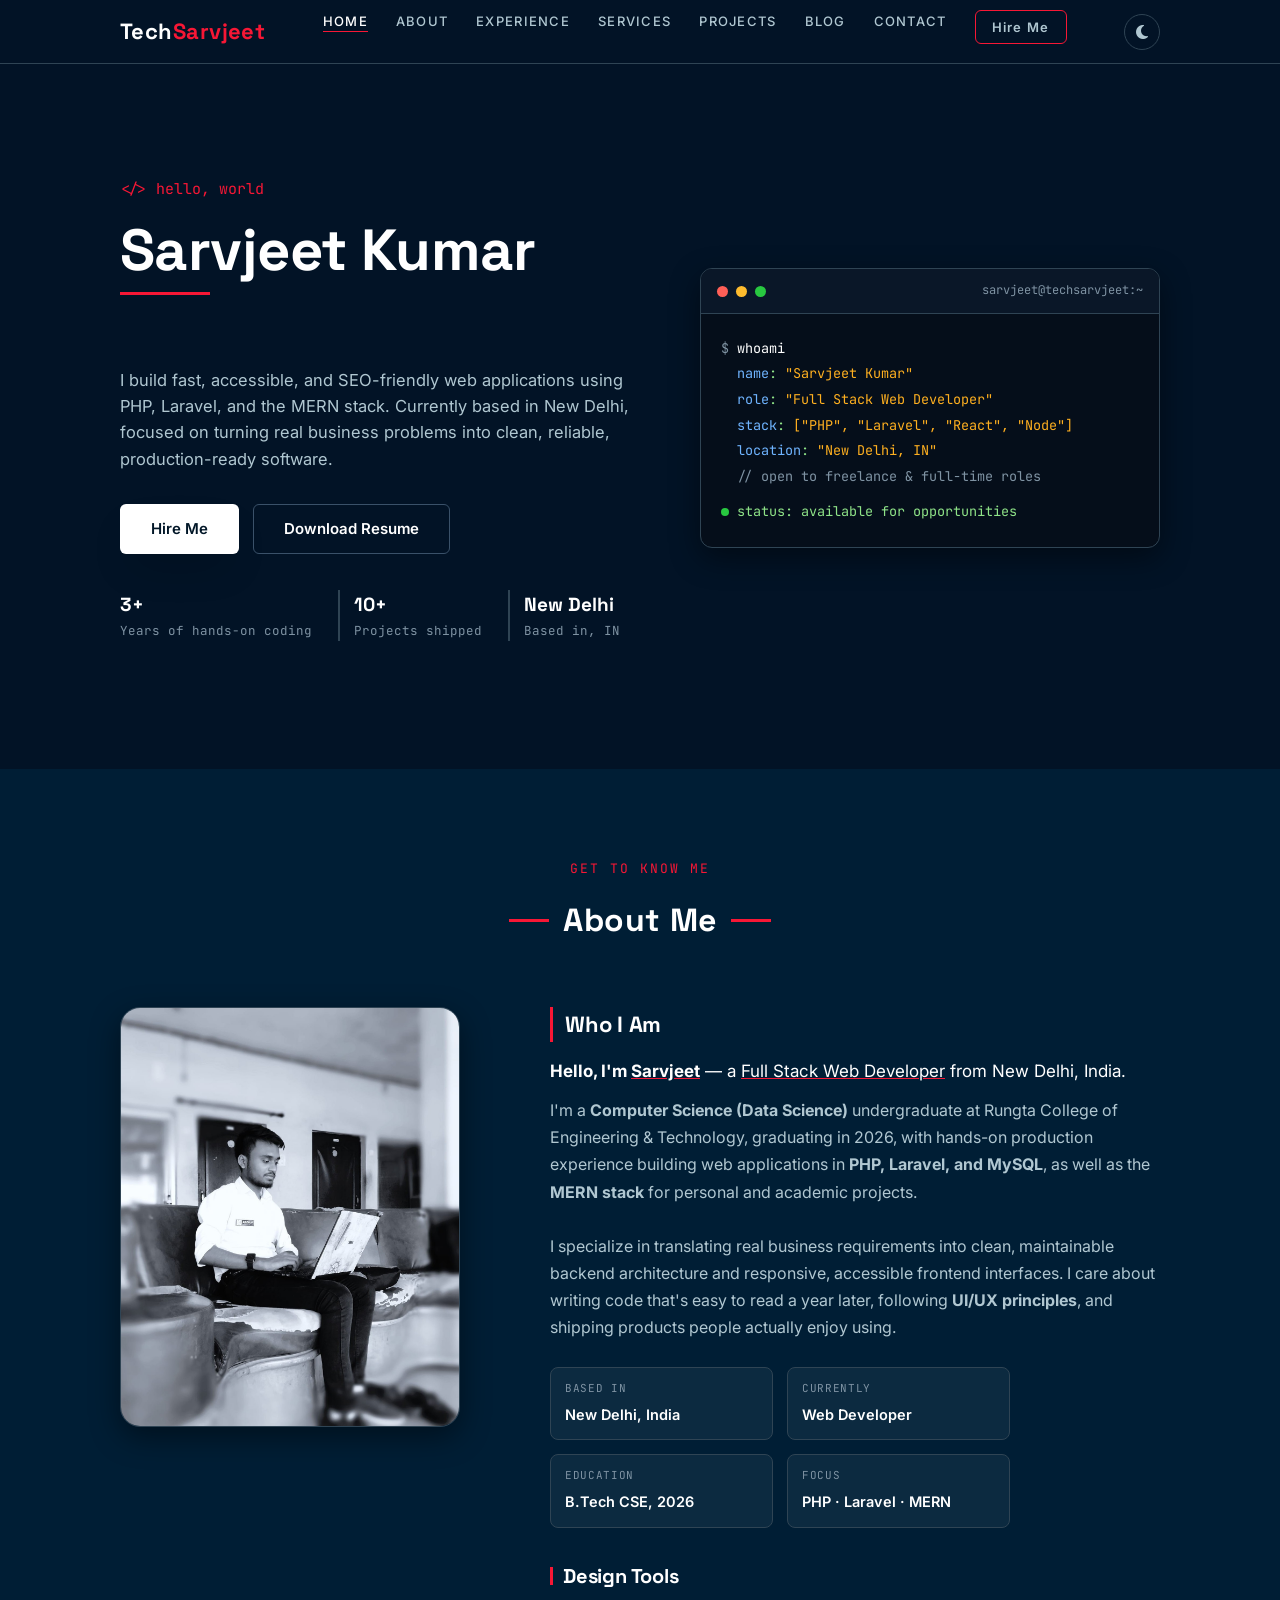
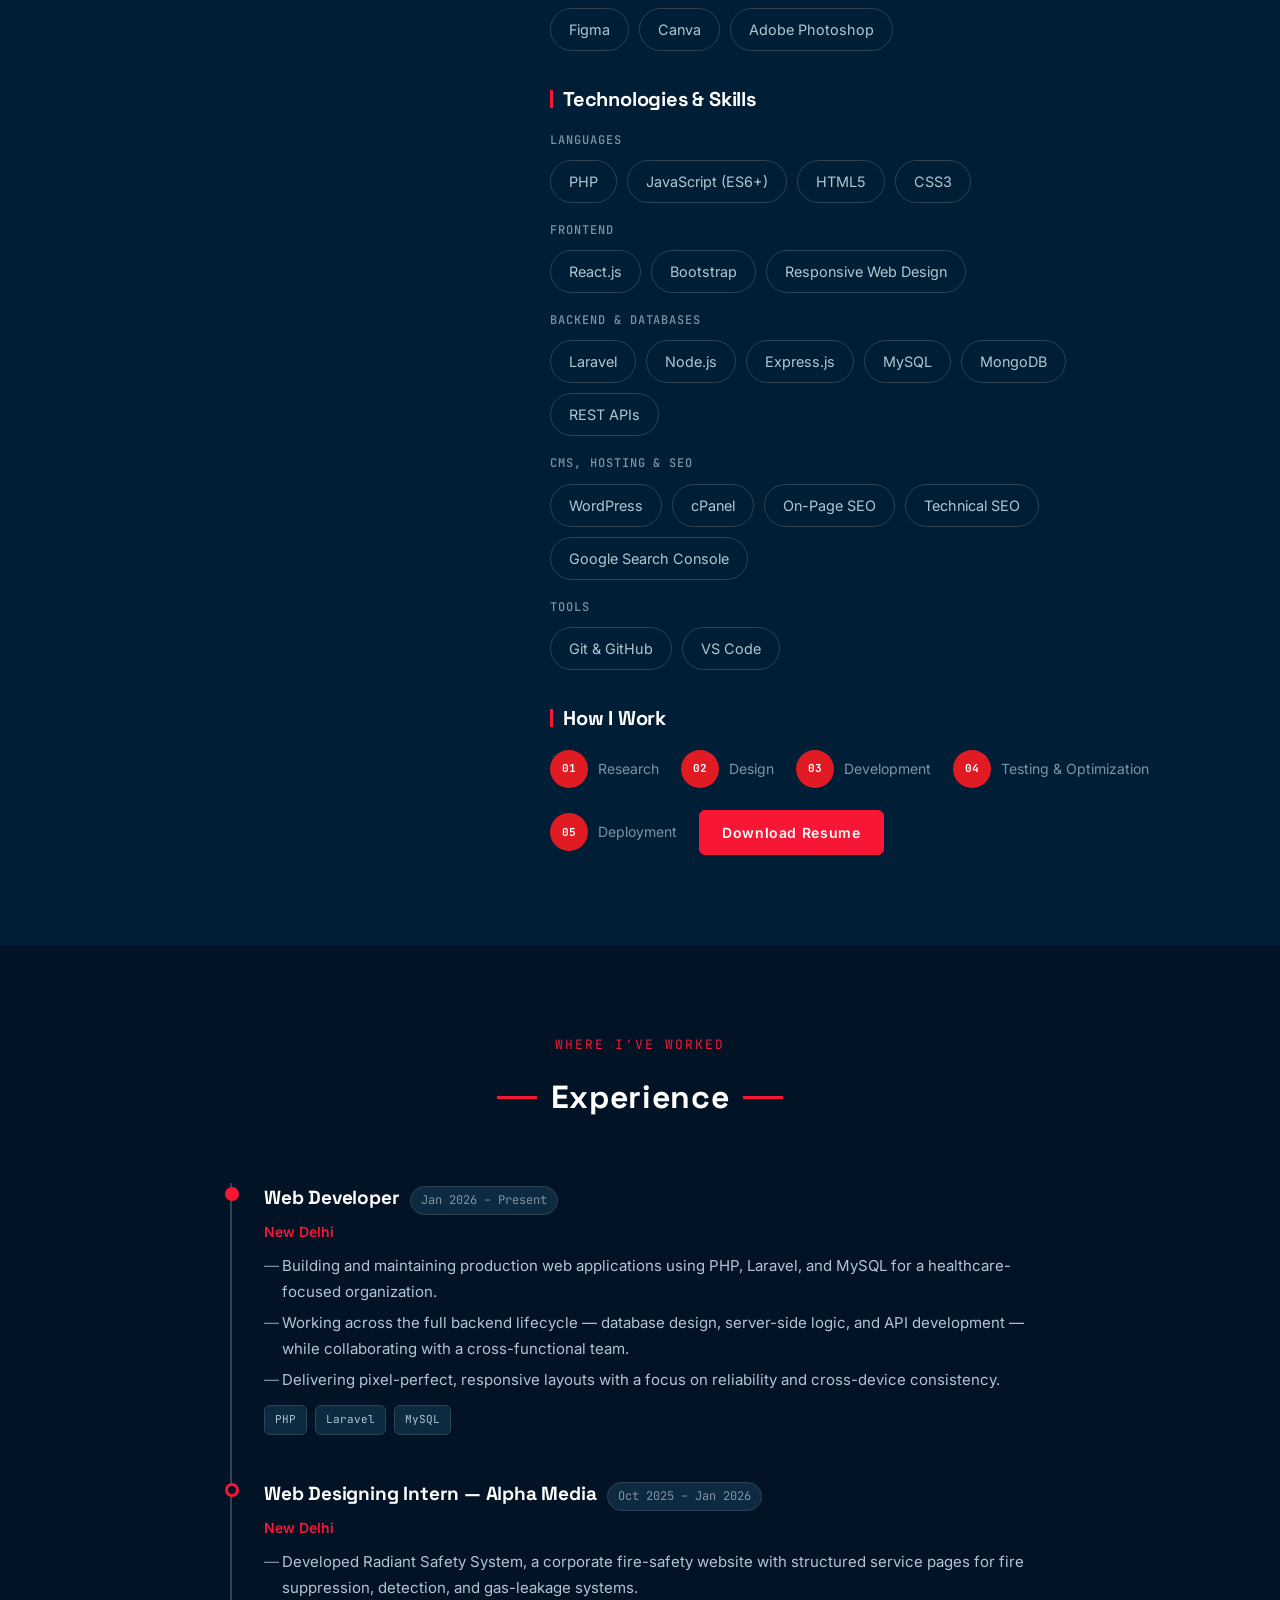
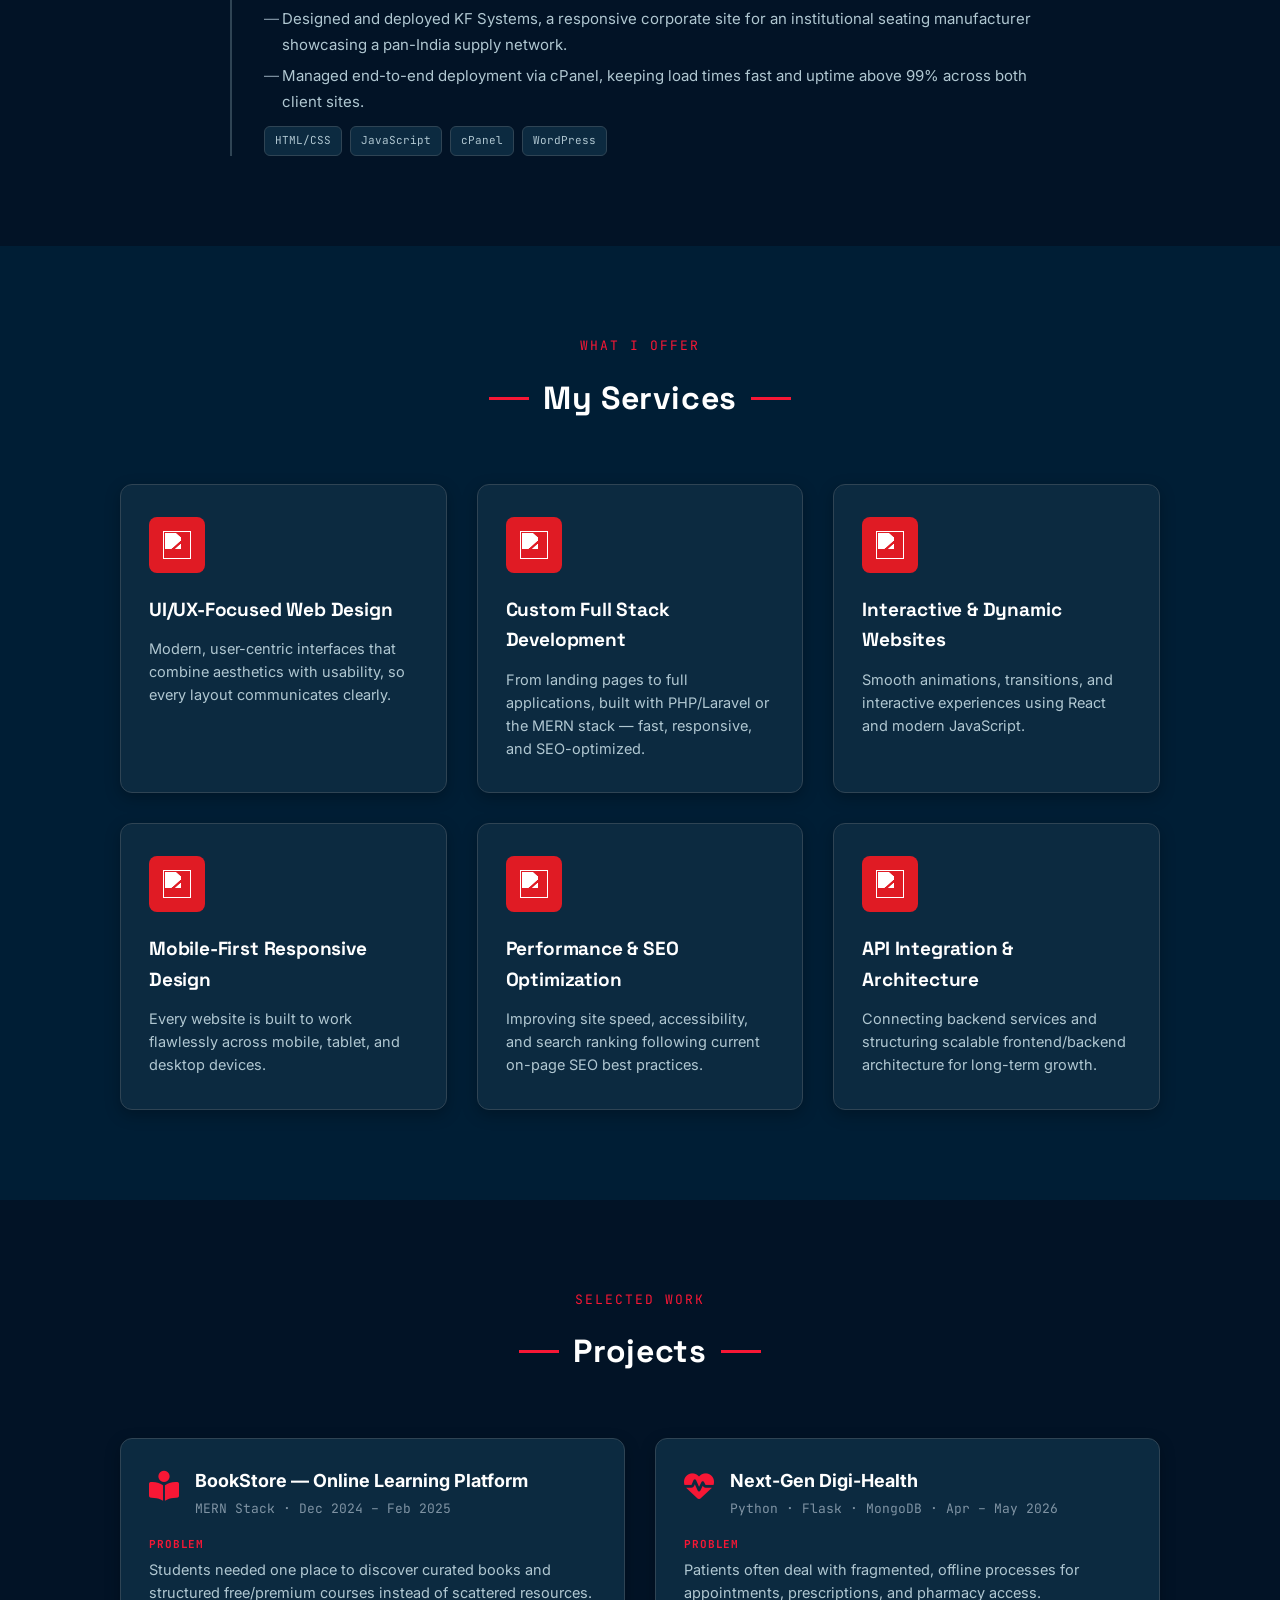
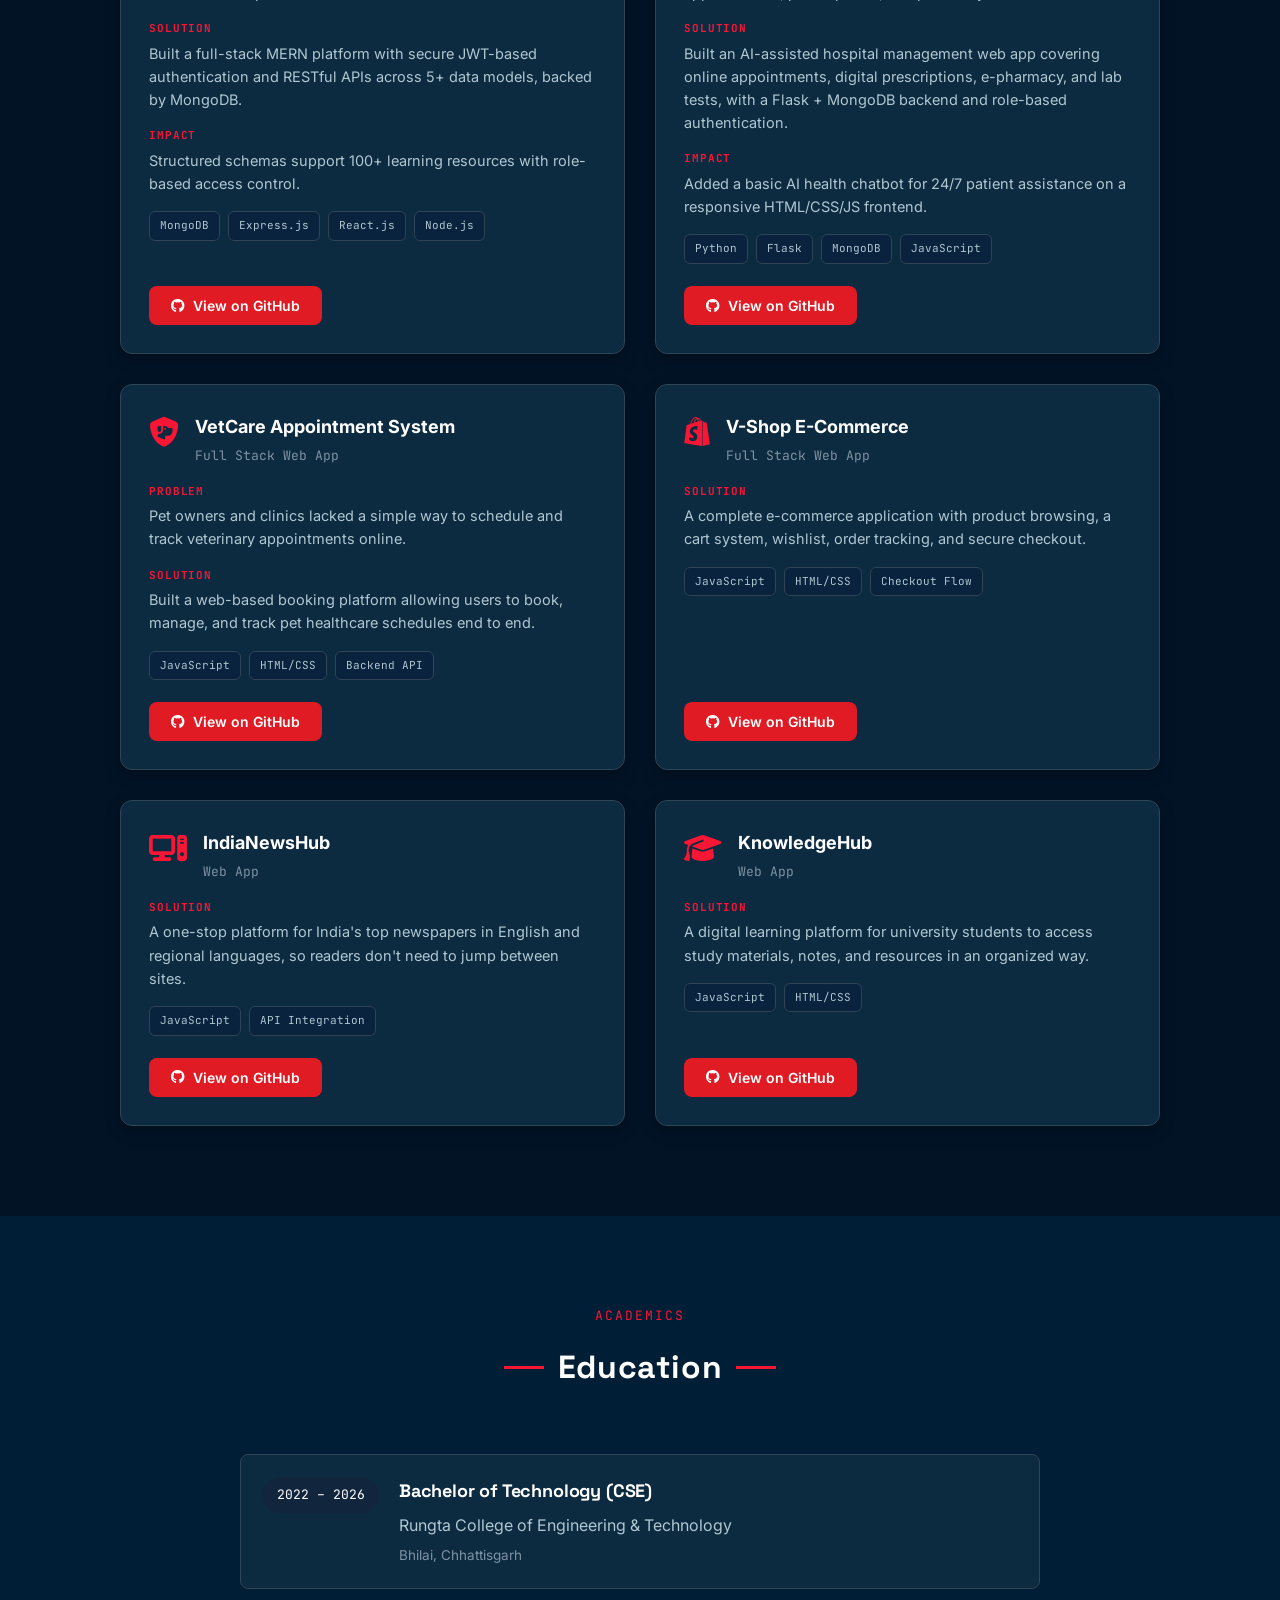
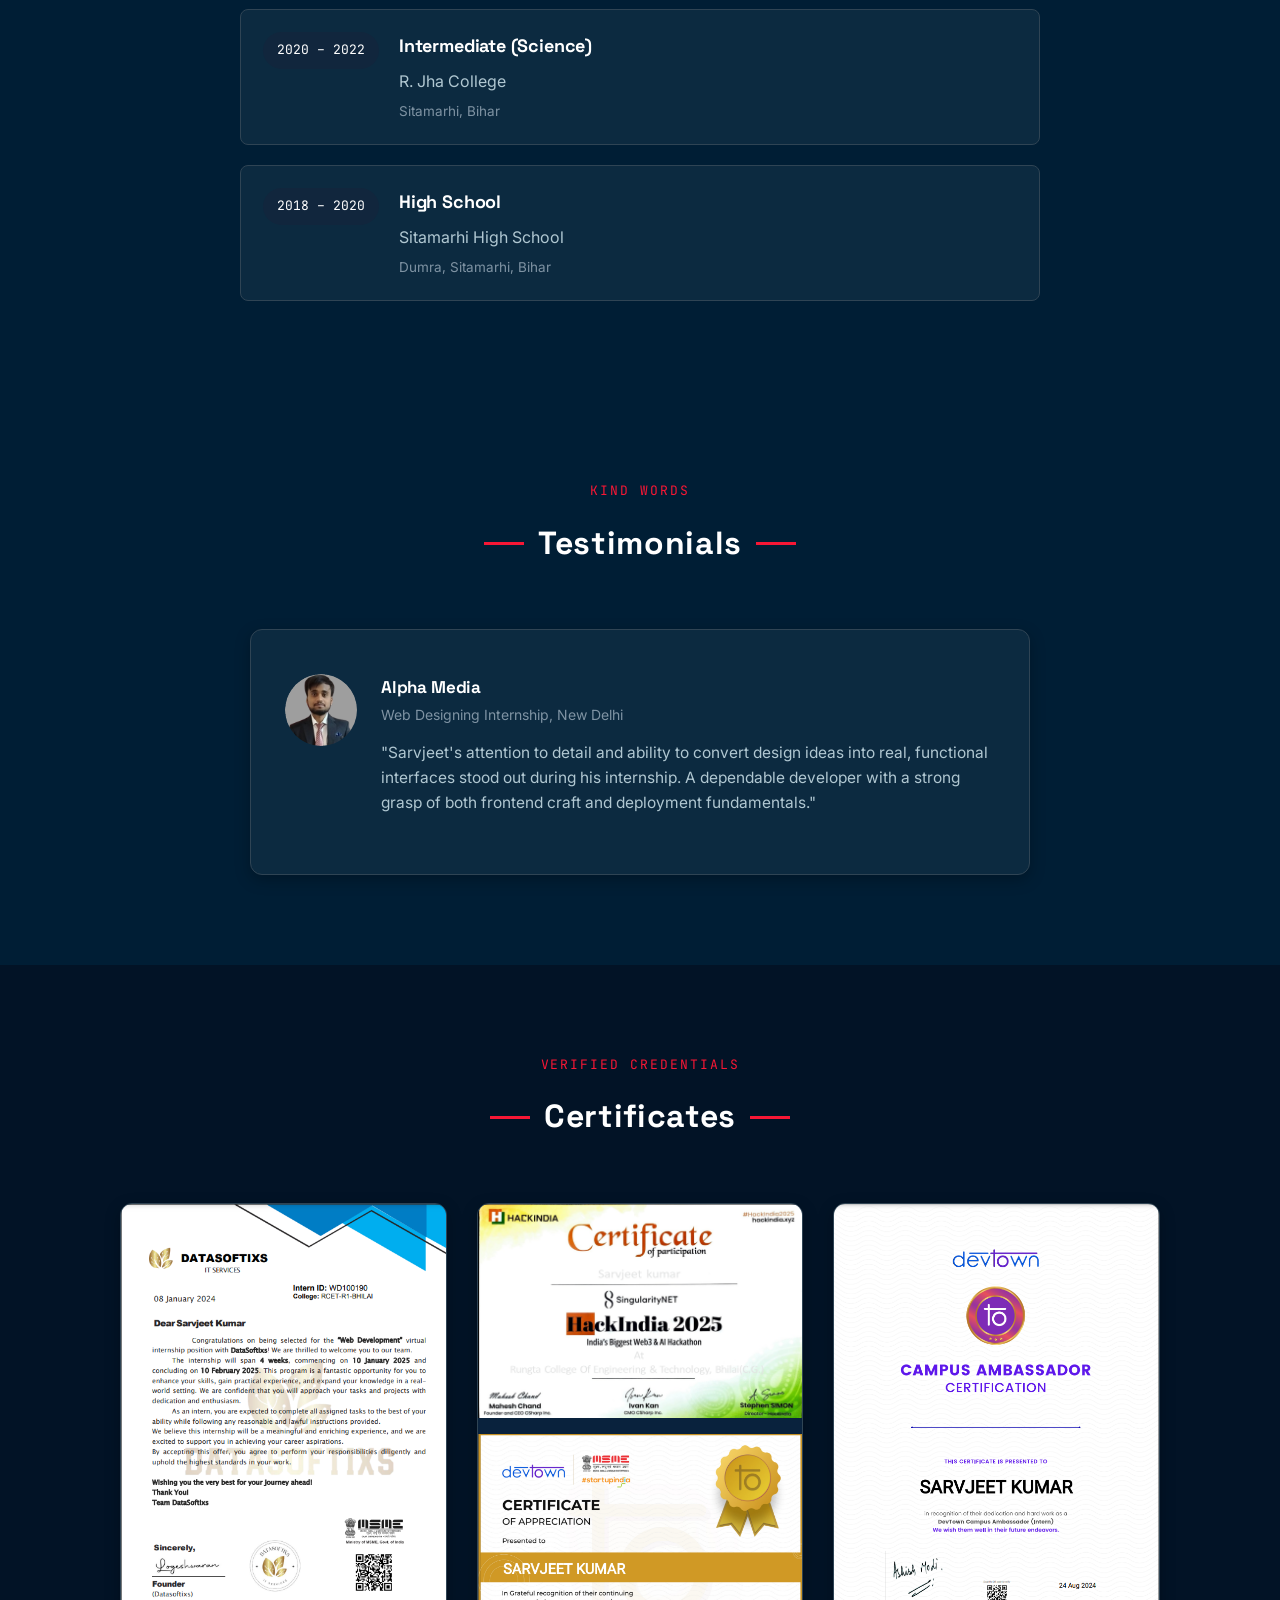
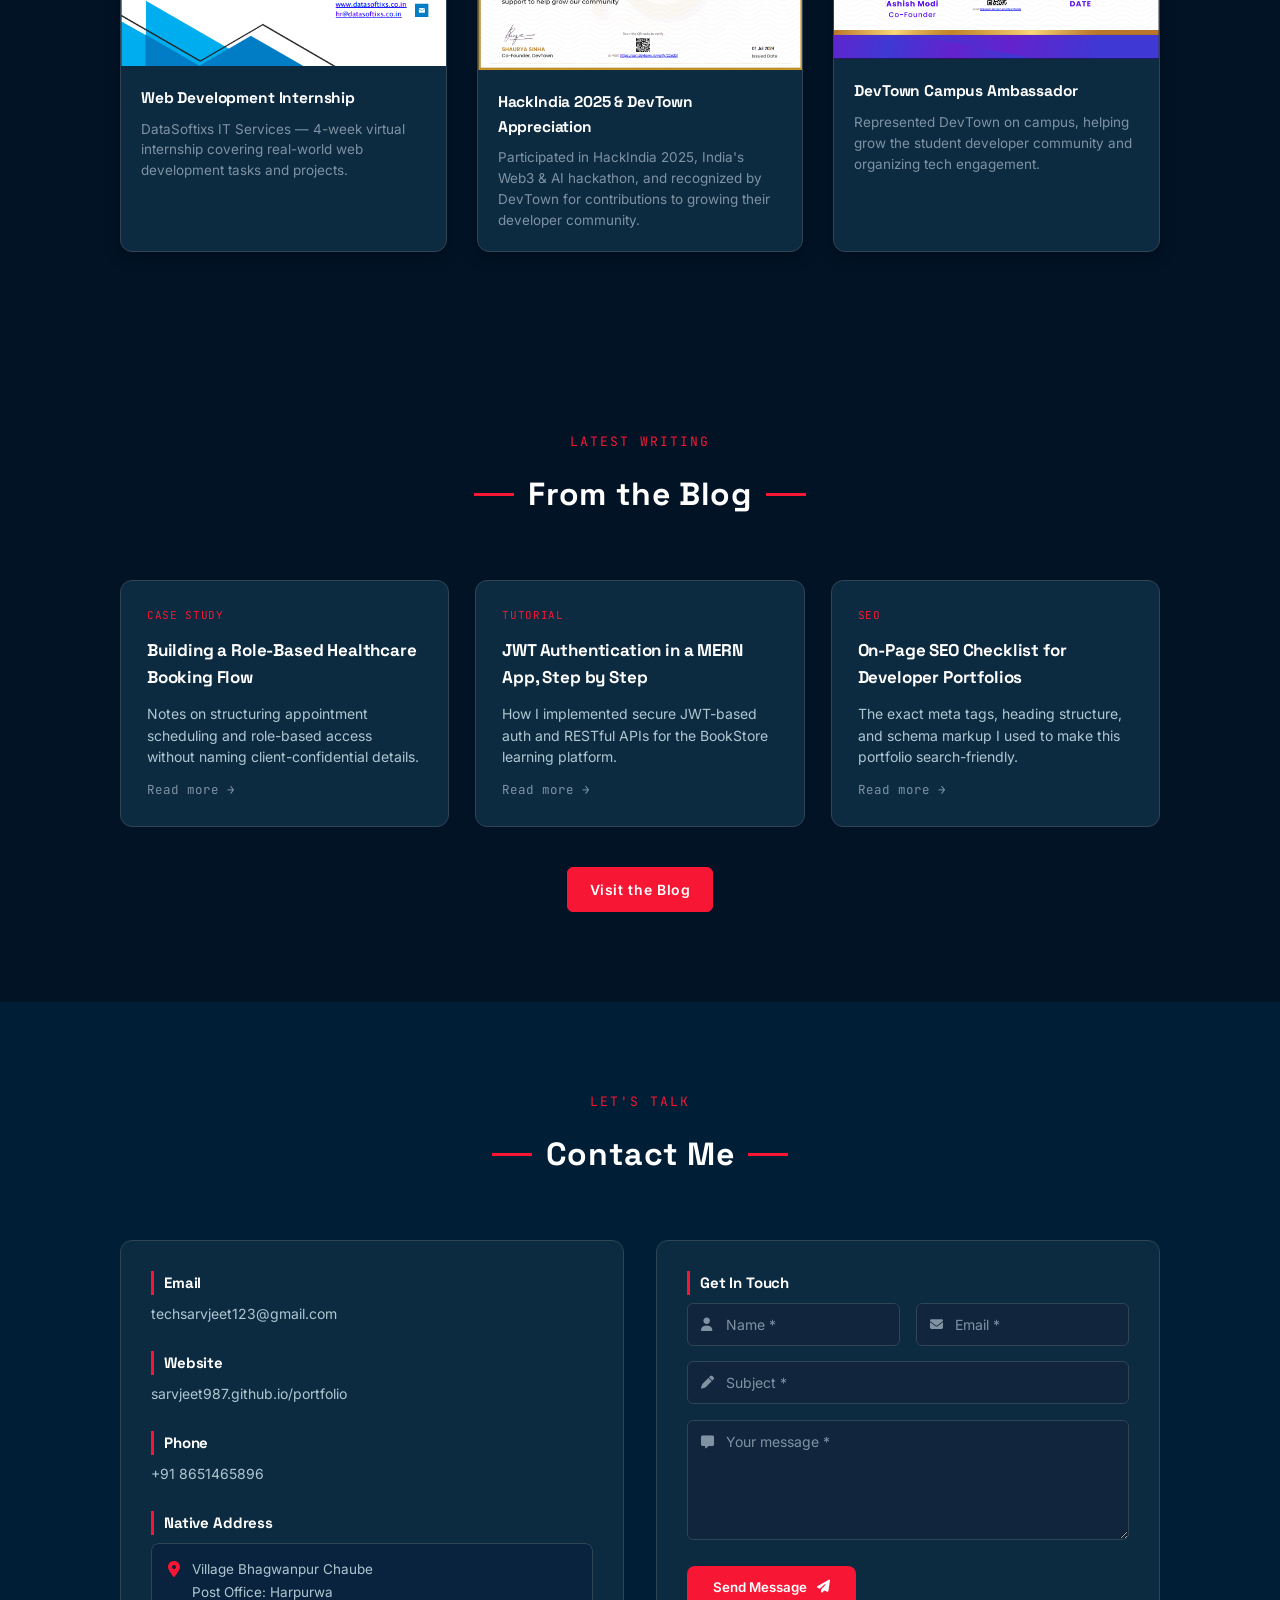
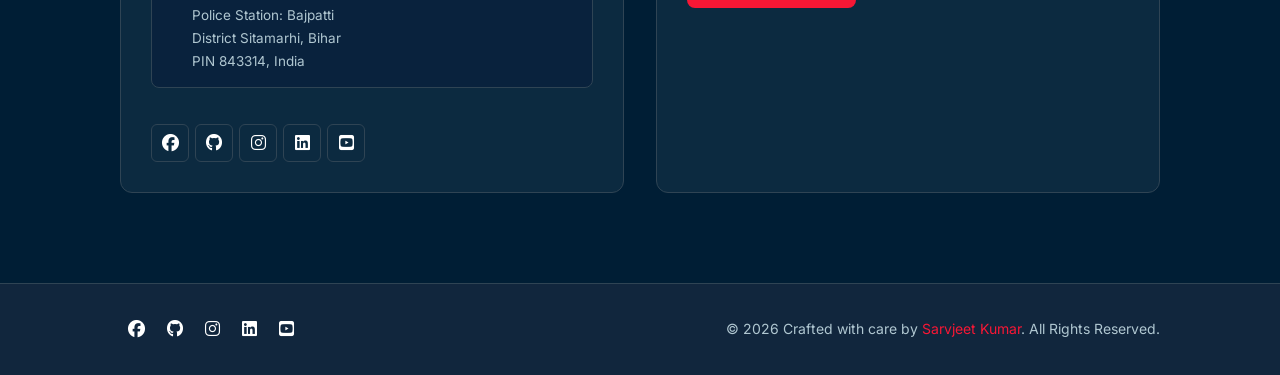
==== commit 1876f995: "Update index.html" ====
--- a/index.html
+++ b/index.html
@@ -64,9 +64,9 @@
       "sameAs": [
         "https://github.com/Sarvjeet987",
         "https://www.linkedin.com/in/%F0%9D%97%A6%F0%9D%97%AE%F0%9D%97%BF%F0%9D%98%83%F0%9D%97%B7%F0%9D%97%B2%F0%9D%97%B2%F0%9D%98%81-%F0%9D%97%9E%F0%9D%98%82%F0%9D%97%BA%F0%9D%97%AE%F0%9D%97%BF-4b0488251/",
-        "https://www.instagram.com/sarvjeet_k.s/",
+        "https://www.instagram.com/techsarvjeet/?hl=en",
         "https://www.facebook.com/profile.php?id=100068092726962",
-        "https://www.youtube.com/@techsarvjeet123"
+        "https://youtube.com/@tech.sarvjeet?si=l_ByVPaYG1SvGUt9"
       ]
     }
     </script>
@@ -82,30 +82,6 @@
 
 <body>
     <a href="#main-content" class="skip-link">Skip to main content</a>
-
-    <!-- Welcome modal -->
-    <div id="welcomeModal" class="welcome-modal" role="dialog" aria-modal="true" aria-labelledby="modalTitle">
-        <div class="modal-content">
-            <button class="modal-close-btn" id="modalCloseBtn" aria-label="Close welcome dialog">&times;</button>
-            <div class="modal-status">
-                <span class="status-dot"></span> Available for opportunities
-            </div>
-            <div class="modal-avatar-ring">
-                <span>SK</span>
-            </div>
-            <h3 class="modal-title" id="modalTitle">Welcome to my portfolio 👋</h3>
-            <div class="modal-body">
-                <p>I'm Sarvjeet, a Full Stack Web Developer based in New Delhi working with PHP, Laravel, and the
-                    MERN stack.</p>
-                <p>Take a look at my projects and experience below, or read the Blog for write-ups on what I've been
-                    building.</p>
-            </div>
-            <div class="modal-actions">
-                <button type="button" class="modal-btn modal-btn-primary" id="modalViewProjects">View Projects</button>
-                <button type="button" class="modal-btn modal-btn-outline" id="modalCloseBtn2">Continue Browsing</button>
-            </div>
-        </div>
-    </div>
 
     <!-- Success toast (shown after contact form submits) -->
     <div id="successToast" class="success-toast" role="status" aria-live="polite">
@@ -223,10 +199,6 @@
                                 backend architecture and responsive, accessible frontend interfaces. I care about
                                 writing code that's easy to read a year later, following <strong>UI/UX
                                 principles</strong>, and shipping products people actually enjoy using.
-                                <br><br>
-                                Outside of client work, I run <strong>GangaSetu Technologies</strong>, a small
-                                software services venture where I take on web development and technical
-                                problem-solving projects end to end.
                             </p>
                         </div>
 
@@ -818,7 +790,8 @@
                             <i class="fa-solid fa-location-dot" aria-hidden="true"></i>
                             <address>
                                 Village Bhagwanpur Chaube<br>
-                                Post &amp; Police Station: Bajpatti<br>
+                                Post Office: Harpurwa<br>
+                                Police Station: Bajpatti<br>
                                 District Sitamarhi, Bihar<br>
                                 PIN 843314, India
                             </address>
@@ -827,9 +800,9 @@
                         <div class="social-icons">
                             <a href="https://www.facebook.com/profile.php?id=100068092726962" target="_blank" rel="noopener noreferrer" aria-label="Facebook"><i class="fa-brands fa-facebook"></i></a>
                             <a href="https://github.com/Sarvjeet987" target="_blank" rel="noopener noreferrer" aria-label="GitHub"><i class="fa-brands fa-github"></i></a>
-                            <a href="https://www.instagram.com/sarvjeet_k.s/" target="_blank" rel="noopener noreferrer" aria-label="Instagram"><i class="fa-brands fa-instagram"></i></a>
+                            <a href="https://www.instagram.com/techsarvjeet/?hl=en" target="_blank" rel="noopener noreferrer" aria-label="Instagram"><i class="fa-brands fa-instagram"></i></a>
                             <a href="https://www.linkedin.com/in/%F0%9D%97%A6%F0%9D%97%AE%F0%9D%97%BF%F0%9D%98%83%F0%9D%97%B7%F0%9D%97%B2%F0%9D%97%B2%F0%9D%98%81-%F0%9D%97%9E%F0%9D%98%82%F0%9D%97%BA%F0%9D%97%AE%F0%9D%97%BF-4b0488251/" target="_blank" rel="noopener noreferrer" aria-label="LinkedIn"><i class="fa-brands fa-linkedin"></i></a>
-                            <a href="https://www.youtube.com/@techsarvjeet123" target="_blank" rel="noopener noreferrer" aria-label="YouTube"><i class="fa-brands fa-square-youtube"></i></a>
+                            <a href="https://youtube.com/@tech.sarvjeet?si=l_ByVPaYG1SvGUt9" target="_blank" rel="noopener noreferrer" aria-label="YouTube"><i class="fa-brands fa-square-youtube"></i></a>
                         </div>
                     </div>
 
@@ -876,9 +849,9 @@
             <div class="social-icons">
                 <a href="https://www.facebook.com/profile.php?id=100068092726962" target="_blank" rel="noopener noreferrer" aria-label="Facebook"><i class="fa-brands fa-facebook"></i></a>
                 <a href="https://github.com/Sarvjeet987" target="_blank" rel="noopener noreferrer" aria-label="GitHub"><i class="fa-brands fa-github"></i></a>
-                <a href="https://www.instagram.com/sarvjeet_k.s/" target="_blank" rel="noopener noreferrer" aria-label="Instagram"><i class="fa-brands fa-instagram"></i></a>
+                <a href="https://www.instagram.com/techsarvjeet/?hl=en" target="_blank" rel="noopener noreferrer" aria-label="Instagram"><i class="fa-brands fa-instagram"></i></a>
                 <a href="https://www.linkedin.com/in/%F0%9D%97%A6%F0%9D%97%AE%F0%9D%97%BF%F0%9D%98%83%F0%9D%97%B7%F0%9D%97%B2%F0%9D%97%B2%F0%9D%98%81-%F0%9D%97%9E%F0%9D%98%82%F0%9D%97%BA%F0%9D%97%AE%F0%9D%97%BF-4b0488251/" target="_blank" rel="noopener noreferrer" aria-label="LinkedIn"><i class="fa-brands fa-linkedin"></i></a>
-                <a href="https://www.youtube.com/@techsarvjeet123" target="_blank" rel="noopener noreferrer" aria-label="YouTube"><i class="fa-brands fa-square-youtube"></i></a>
+                <a href="https://youtube.com/@tech.sarvjeet?si=l_ByVPaYG1SvGUt9" target="_blank" rel="noopener noreferrer" aria-label="YouTube"><i class="fa-brands fa-square-youtube"></i></a>
             </div>
             <div class="text">
                 <p>© 2026 Crafted with care by <a href="#hom">Sarvjeet Kumar</a>. All Rights Reserved.</p>
--- a/style.css
+++ b/style.css
@@ -1,60 +1,279 @@
-* {
+/* ==========================================================================
+   TechSarvjeet Portfolio — Stylesheet
+   Design tokens: navy/near-black base, red brand accent, blue interactive accent
+   Type: Space Grotesk (display) + Inter (body) + JetBrains Mono (labels/code)
+   ========================================================================== */
+
+@import url('https://fonts.googleapis.com/css2?family=Space+Grotesk:wght@500;600;700&family=Inter:wght@400;500;600;700&family=JetBrains+Mono:wght@400;500;600&display=swap');
+
+:root {
+    /* Dark theme (default) */
+    --bg-0: #021326;
+    /* deepest navy - nav / hero / services / certificates */
+    --bg-1: #001e35;
+    /* about / project / education / testimonials / experience / contact */
+    --bg-card: #0c2a40;
+    --bg-card-alt: #09223d;
+    --bg-elevated: #11263d;
+
+    --text-hi: #ffffff;
+    --text-mid: #b0c7d1;
+    --text-low: #7f93a3;
+
+    --brand-red: #f71735;
+    --brand-red-deep: #e01b24;
+    --accent-blue: #1b5cff;
+    --accent-gold: #ffb020;
+
+    --border-subtle: #2f4454;
+    --border-strong: #3a5169;
+
+    --shadow-soft: 0 5px 15px rgba(0, 0, 0, 0.25);
+    --shadow-deep: 0 10px 30px rgba(0, 0, 0, 0.45);
+
+    --radius-sm: 8px;
+    --radius-md: 12px;
+    --radius-lg: 20px;
+
+    --font-display: "Space Grotesk", "Inter", sans-serif;
+    --font-body: "Inter", sans-serif;
+    --font-mono: "JetBrains Mono", monospace;
+
+    color-scheme: dark;
+}
+
+[data-theme="light"] {
+    --bg-0: #f4f7fa;
+    --bg-1: #ffffff;
+    --bg-card: #ffffff;
+    --bg-card-alt: #eef3f7;
+    --bg-elevated: #ffffff;
+
+    --text-hi: #0b1b2b;
+    --text-mid: #3d5063;
+    --text-low: #66798a;
+
+    --border-subtle: #d8e1e8;
+    --border-strong: #c3d0da;
+
+    --shadow-soft: 0 5px 15px rgba(15, 35, 55, 0.08);
+    --shadow-deep: 0 15px 35px rgba(15, 35, 55, 0.12);
+
+    color-scheme: light;
+}
+
+/* ==========================================================================
+   Reset & base
+   ========================================================================== */
+
+*,
+*::before,
+*::after {
     padding: 0;
     margin: 0;
-    font-family: "Inter", sans-serif;
-}
+    box-sizing: border-box;
+}
+
+html {
+    scroll-behavior: smooth;
+}
+
+@media (prefers-reduced-motion: reduce) {
+
+    html,
+    * {
+        scroll-behavior: auto !important;
+        animation-duration: 0.01ms !important;
+        animation-iteration-count: 1 !important;
+        transition-duration: 0.01ms !important;
+    }
+}
+
+body {
+    font-family: var(--font-body);
+    background-color: var(--bg-0);
+    color: var(--text-hi);
+    line-height: 1.6;
+    transition: background-color 0.3s ease, color 0.3s ease;
+}
+
+img {
+    max-width: 100%;
+    display: block;
+}
+
+a {
+    color: inherit;
+}
+
+ul {
+    list-style: none;
+}
+
+button {
+    font-family: inherit;
+    cursor: pointer;
+}
+
+input,
+textarea {
+    font-family: inherit;
+}
+
+h1, h2, h3, h4 {
+    font-family: var(--font-display);
+    letter-spacing: -0.01em;
+}
+
+/* Skip link — accessibility */
+.skip-link {
+    position: absolute;
+    left: -999px;
+    top: auto;
+    background: var(--accent-blue);
+    color: #fff;
+    padding: 12px 20px;
+    z-index: 10000;
+    border-radius: 0 0 8px 0;
+    font-weight: 600;
+}
+
+.skip-link:focus {
+    left: 0;
+    top: 0;
+}
+
+/* Visible keyboard focus everywhere */
+a:focus-visible,
+button:focus-visible,
+input:focus-visible,
+textarea:focus-visible,
+[tabindex]:focus-visible {
+    outline: 2px solid var(--accent-blue);
+    outline-offset: 3px;
+    border-radius: 4px;
+}
+
+.visually-hidden {
+    position: absolute;
+    width: 1px;
+    height: 1px;
+    overflow: hidden;
+    clip: rect(0 0 0 0);
+    white-space: nowrap;
+}
+
+/* ==========================================================================
+   Section title pattern (shared)
+   ========================================================================== */
+
+.section-eyebrow {
+    display: block;
+    font-family: var(--font-mono);
+    font-size: 13px;
+    letter-spacing: 0.15em;
+    text-transform: uppercase;
+    color: var(--brand-red);
+    text-align: center;
+    margin-bottom: 10px;
+}
+
+.section-title {
+    display: flex;
+    align-items: center;
+    justify-content: center;
+    gap: 14px;
+    padding: 6px 0 60px;
+}
+
+.section-title h2 {
+    color: var(--text-hi);
+    font-size: clamp(24px, 5vw, 32px);
+    letter-spacing: 0.02em;
+    font-weight: 700;
+}
+
+.section-title .line {
+    width: 40px;
+    height: 3px;
+    background-color: var(--brand-red);
+}
+
+.section-pad {
+    padding: 90px 7.5rem;
+}
+
+@media (max-width:1000px) {
+    .section-pad {
+        padding: 60px 24px;
+    }
+}
+
+@media (max-width:480px) {
+    .section-pad {
+        padding: 48px 18px;
+    }
+
+    .section-title {
+        padding-bottom: 40px;
+        gap: 10px;
+    }
+}
+
+/* ==========================================================================
+   Nav
+   ========================================================================== */
 
 nav {
     padding: 10px 7.5rem;
     display: flex;
     align-items: center;
     justify-content: space-between;
-    background: #021326;
-    height: 60px;
+    background: var(--bg-0);
+    height: 64px;
     position: sticky;
     top: 0;
-    z-index: 1;
-}
-
-nav h1 {
-    color: #fff;
+    z-index: 100;
+    border-bottom: 1px solid var(--border-subtle);
+}
+
+.logo a {
+    text-decoration: none;
+    color: var(--text-hi);
+}
+
+.logo h1 {
+    font-size: 22px;
     font-weight: 700;
-    font-size: 22px;
-    line-height: 1;
-}
-
-.logo {
-    color: #fff;
+    letter-spacing: 0.02em;
+}
+
+.logo .logo-dot {
+    color: var(--brand-red);
+}
+
+.nav-actions {
+    display: flex;
+    align-items: center;
+    gap: 10px;
 }
 
 nav ul {
     display: flex;
-    gap: 30px;
+    gap: 28px;
     align-items: center;
 }
 
 nav ul li {
-    list-style: none;
     text-decoration: none;
     cursor: pointer;
-    color: rgba(255, 255, 255, 0.6);
+    color: var(--text-mid);
     font-weight: 500;
     text-transform: uppercase;
-    font-size: 14px;
+    font-size: 13px;
     letter-spacing: 0.08rem;
-    padding-top: 7px;
-}
-
-.menuIcon i {
-    color: #f71735;
-    font-size: 30px;
-}
-
-.menuIcon {
-    display: none;
-}
-
-/*boder bottom style*/
+}
+
 nav li {
     margin-bottom: 10px;
 }
@@ -63,6 +282,7 @@
     display: inline-block;
     text-decoration: none;
     margin-bottom: 10px;
+    color: var(--text-mid);
 }
 
 .cool-link::after {
@@ -70,174 +290,412 @@
     display: block;
     width: 0;
     height: 1px;
-    background: red;
+    background: var(--brand-red);
     transition: width .3s;
 }
 
-.resumeBTN:hover {
-    background-color: #001e35 !important;
-}
-
-.cool-link:hover::after {
+.cool-link:hover,
+.cool-link.active {
+    color: var(--text-hi);
+}
+
+.cool-link:hover::after,
+.cool-link.active::after {
     width: 100%;
 }
 
-@media (max-width:1000px) {
+.cool-link.active::after {
+    width: 100%;
+}
+
+#hireBtn {
+    padding: 8px 16px;
+    text-align: center;
+    color: var(--text-mid);
+    font-weight: 600;
+    font-size: 13px;
+    letter-spacing: 0.08rem;
+    background-color: var(--bg-0);
+    border: 1px solid var(--brand-red);
+    border-radius: 6px;
+    cursor: pointer;
+    transition: all 0.3s ease;
+}
+
+#hireBtn:hover {
+    background-color: var(--brand-red);
+    color: #fff;
+}
+
+.theme-toggle {
+    display: inline-flex;
+    align-items: center;
+    justify-content: center;
+    width: 36px;
+    height: 36px;
+    border-radius: 50%;
+    border: 1px solid var(--border-subtle);
+    background: transparent;
+    color: var(--text-mid);
+    font-size: 16px;
+    transition: all 0.3s ease;
+}
+
+.theme-toggle:hover {
+    border-color: var(--brand-red);
+    color: var(--text-hi);
+}
+
+.menuIcon {
+    display: none;
+}
+
+.menuIcon button {
+    background: none;
+    border: none;
+    color: var(--brand-red);
+    font-size: 24px;
+    width: 40px;
+    height: 40px;
+    display: flex;
+    align-items: center;
+    justify-content: center;
+}
+
+@media (max-width:1080px) {
     .menuIcon {
         display: block;
     }
 
+    /* Theme toggle stays visible in the header at every screen size */
+    .nav-actions {
+        gap: 8px;
+    }
+
     nav ul {
-        position: absolute;
-        top: 75px;
+        position: fixed;
+        top: 61px;
         left: 0;
         right: 0;
+        bottom: 0;
         flex-direction: column;
         text-align: center;
         gap: 0;
-        background: #021326;
-        overflow: hidden;
+        background: var(--bg-0);
+        overflow-y: auto;
+        justify-content: flex-start;
+        padding-top: 10px;
     }
 
     nav ul li {
-        padding: 15px;
+        padding: 16px;
+        width: 100%;
+    }
+
+    nav ul li a.cool-link {
+        font-size: 15px;
+        display: block;
     }
 
     #menuList {
-        transition: all 0.5s;
+        max-height: 0;
+        transition: max-height 0.4s ease;
     }
 
     nav {
-        padding: 10px 20px;
-    }
-}
-
-/*Home*/
+        padding: 10px 16px;
+    }
+
+    .logo h1 {
+        font-size: clamp(17px, 5vw, 20px);
+    }
+}
+
+@media (max-width:380px) {
+    nav {
+        padding: 8px 12px;
+    }
+
+    .nav-actions {
+        gap: 6px;
+    }
+}
+
+/* ==========================================================================
+   Hero
+   ========================================================================== */
+
 .home {
     display: flex;
     align-items: center;
     justify-content: space-between;
-    padding: 10px 7.5rem;
-    background-color: #021326;
-    padding-bottom: 8rem;
+    gap: 40px;
+    padding: 7rem 7.5rem 8rem;
+    background-color: var(--bg-0);
 }
 
 .homeText {
-    margin-top: 6rem;
-}
-
-.homeText h6 {
-    font-size: 20px;
-    color: #fff;
-    font-weight: 600;
-    margin-bottom: 20px;
+    max-width: 620px;
+}
+
+.homeText .eyebrow-mono {
+    font-family: var(--font-mono);
+    font-size: 15px;
+    color: var(--brand-red);
+    margin-bottom: 18px;
+    display: inline-block;
 }
 
 .homeText h1 {
-    color: #fff;
-    font-size: 60px;
+    color: var(--text-hi);
+    font-size: clamp(32px, 8vw, 58px);
     font-weight: 700;
-    position: relative;
-    margin: 0 0 7px 0;
-}
-
-.homeText p {
-    font-size: 17px;
-    color: rgba(255, 255, 255, 0.7);
-    max-width: 500px;
-    margin-top: 20px;
-}
-
-.homeText button {
-    background: #fff;
-    color: #011627;
-    padding: 0 35px;
-    line-height: 48px;
-    font-size: 16px;
-    font-weight: 600;
-    text-decoration: none !important;
-    box-shadow: rgba(0, 0, 0, 0.25) 0px 25px 50px -12px;
-    border-radius: 5px;
-    margin-top: 30px;
-    transition: all 0.5s;
-    cursor: pointer;
-}
-
-.homeText button:hover {
-    background-color: red;
-    color: #fff;
+    line-height: 1.08;
+    margin: 0 0 10px 0;
 }
 
 .bottomLine {
     height: 3px;
-    width: 100px;
-    background-color: #f71735;
-}
-
-/*aniated text podepane*/
+    width: 90px;
+    background-color: var(--brand-red);
+    margin-bottom: 18px;
+}
+
 #app {
+    color: var(--text-hi);
+    font-family: var(--font-display);
+    font-weight: 600;
+    font-size: 26px;
+    min-height: 34px;
+}
+
+#app .Typewriter__cursor {
+    color: var(--brand-red);
+}
+
+.homeText p {
+    font-size: 16.5px;
+    color: var(--text-mid);
+    max-width: 520px;
+    margin-top: 20px;
+}
+
+.hero-ctas {
+    display: flex;
+    gap: 14px;
+    flex-wrap: wrap;
+    margin-top: 32px;
+}
+
+.homeText .btn-primary,
+.homeText .btn-outline {
+    padding: 0 30px;
+    line-height: 48px;
+    font-size: 15px;
+    font-weight: 600;
+    border-radius: 6px;
+    transition: all 0.3s ease;
+    display: inline-block;
+    text-decoration: none;
+    border: 1px solid transparent;
+}
+
+.homeText .btn-primary {
+    background: var(--text-hi);
+    color: #011627;
+    box-shadow: rgba(0, 0, 0, 0.25) 0px 20px 40px -14px;
+}
+
+.homeText .btn-primary:hover {
+    background-color: var(--brand-red);
     color: #fff;
-    font-weight: 600;
-    font-size: 28px;
-    margin-top: 20px;
-    background-color: #fff;
-    background-clip: border-box;
-    text-fill-color: transparent;
-    background-clip: text;
-    -webkit-background-clip: text;
-    -webkit-text-fill-color: transparent;
-    text-fill-color: transparent;
-    animation: textclip 2s linear infinite;
-}
-
-@keyframes textclip {
-    to {
-        background-position: 200% center;
-    }
-}
-
+}
+
+.homeText .btn-outline {
+    background: transparent;
+    color: var(--text-hi);
+    border: 1px solid var(--border-strong);
+}
+
+.homeText .btn-outline:hover {
+    border-color: var(--brand-red);
+    color: var(--brand-red);
+}
+
+.hero-meta {
+    display: flex;
+    gap: 26px;
+    margin-top: 36px;
+    flex-wrap: wrap;
+}
+
+.hero-meta div {
+    font-family: var(--font-mono);
+    font-size: 12.5px;
+    color: var(--text-low);
+    white-space: nowrap;
+    padding-left: 14px;
+    border-left: 2px solid var(--border-subtle);
+}
+
+.hero-meta div:first-child {
+    padding-left: 0;
+    border-left: none;
+}
+
+.hero-meta strong {
+    display: block;
+    color: var(--text-hi);
+    font-family: var(--font-display);
+    font-size: 19px;
+    font-weight: 700;
+    white-space: nowrap;
+}
+
+@media (max-width:480px) {
+    .hero-meta {
+        gap: 16px;
+        row-gap: 14px;
+    }
+
+    .hero-meta div {
+        padding-left: 12px;
+    }
+}
+
+/* Terminal signature widget */
 .homeIMG {
-    border: 1px solid;
-    height: 450px;
-    width: 450px;
-    margin-top: 7rem;
-    border-radius: 30px;
-    background-color: #011627;
-    background-image: url(coddingGIF.gif);
-    background-size: contain;
-    box-shadow: rgba(14, 30, 37, 0.12) 0px 2px 4px 0px, rgba(14, 30, 37, 0.32) 0px 2px 16px 0px;
-}
-
-@media (max-width:1000px) {
+    flex-shrink: 0;
+    width: 460px;
+}
+
+.terminal {
+    background-color: #050e1a;
+    border: 1px solid var(--border-subtle);
+    border-radius: var(--radius-md);
+    box-shadow: var(--shadow-deep);
+    overflow: hidden;
+    font-family: var(--font-mono);
+}
+
+.terminal-bar {
+    display: flex;
+    align-items: center;
+    gap: 8px;
+    padding: 12px 16px;
+    background: #0a1728;
+    border-bottom: 1px solid var(--border-subtle);
+}
+
+.terminal-dot {
+    width: 11px;
+    height: 11px;
+    border-radius: 50%;
+}
+
+.terminal-dot.red { background: #ff5f57; }
+.terminal-dot.yellow { background: #febc2e; }
+.terminal-dot.green { background: #28c840; }
+
+.terminal-title {
+    margin-left: auto;
+    font-size: 12px;
+    color: var(--text-low);
+}
+
+.terminal-body {
+    padding: 22px 20px;
+    font-size: 13.5px;
+    color: #8fe388;
+    line-height: 1.9;
+}
+
+.terminal-body .prompt {
+    color: var(--text-low);
+}
+
+.terminal-body .cmd {
+    color: #fff;
+}
+
+.terminal-body .key {
+    color: #6fb4ff;
+}
+
+.terminal-body .val {
+    color: #ffb020;
+}
+
+.terminal-body .comment {
+    color: var(--text-low);
+}
+
+.terminal-status {
+    display: inline-flex;
+    align-items: center;
+    gap: 8px;
+    margin-top: 10px;
+    color: #8fe388;
+}
+
+.status-dot {
+    width: 8px;
+    height: 8px;
+    border-radius: 50%;
+    background: #28c840;
+    box-shadow: 0 0 0 0 rgba(40, 200, 64, 0.6);
+    animation: statusPulse 2s infinite;
+}
+
+@keyframes statusPulse {
+    0% { box-shadow: 0 0 0 0 rgba(40, 200, 64, 0.5); }
+    70% { box-shadow: 0 0 0 8px rgba(40, 200, 64, 0); }
+    100% { box-shadow: 0 0 0 0 rgba(40, 200, 64, 0); }
+}
+
+@media (max-width:1080px) {
     .home {
         flex-wrap: wrap;
-        padding: 10px 20px;
-        padding-bottom: 3rem;
+        padding: 3rem 24px 2.5rem;
     }
 
     .homeIMG {
-        margin-top: 3rem;
-        height: 400px;
-        width: 400px;
-        background-repeat: no-repeat;
-    }
-
-    .homeText {
-        margin-top: 3rem;
-    }
-}
-
-/*about*/
+        width: 100%;
+        max-width: 460px;
+    }
+}
+
+@media (max-width:480px) {
+    .home {
+        padding: 2.2rem 18px 2rem;
+    }
+
+    .hero-ctas {
+        flex-direction: column;
+    }
+
+    .hero-ctas > a {
+        display: block;
+        width: 100%;
+    }
+
+    .hero-ctas .btn-primary,
+    .hero-ctas .btn-outline {
+        text-align: center;
+        width: 100%;
+    }
+
+    #app {
+        font-size: 21px;
+    }
+}
+
+/* ==========================================================================
+   About
+   ========================================================================== */
+
 .about-1 {
-    padding: 10px 7.5rem;
-    background-color: #001e35;
-    /* border: 1px solid red; */
-    padding-bottom: 4rem;
-
-}
-
-.about-1 h1 {
-    text-align: center;
+    background-color: var(--bg-1);
 }
 
 .about-2 {
@@ -245,544 +703,600 @@
     gap: 90px;
 }
 
-.about-title {
+.aboutIMG {
+    flex-shrink: 0;
+}
+
+.aboutIMG .avatar-frame {
+    width: 340px;
+    height: 420px;
+    border-radius: var(--radius-lg);
+    border: 1px solid var(--border-subtle);
+    background: linear-gradient(160deg, var(--bg-card) 0%, var(--bg-0) 100%);
+    box-shadow: var(--shadow-deep);
     display: flex;
     align-items: center;
     justify-content: center;
-    gap: 10px;
-    padding: 70px 0;
-}
-
-.about-title h2 {
-    color: #fff;
-    font-size: 32px;
-    letter-spacing: 2px;
-    font-weight: bold;
-}
-
-.about-title .line {
-    width: 40px;
-    height: 3px;
-    background-color: #ff1c44;
+    position: relative;
+    overflow: hidden;
+}
+
+.aboutIMG .avatar-frame img {
+    width: 100%;
+    height: 100%;
+    object-fit: cover;
+    object-position: top center;
+}
+
+@media (max-width:1080px) {
+    .aboutIMG .avatar-frame {
+        height: auto;
+        aspect-ratio: 4 / 5;
+    }
+
+    .aboutIMG .avatar-frame img {
+        object-fit: contain;
+        object-position: center;
+    }
+}
+
+.aboutIMG .avatar-frame .avatar-fallback {
+    font-family: var(--font-display);
+    font-size: 90px;
+    font-weight: 700;
+    color: var(--border-strong);
+}
+
+.about-me .intro {
+    color: var(--text-hi);
+    font-size: 17px;
+    margin-bottom: 12px;
+}
+
+.about-me .intro u {
+    text-decoration: underline;
+    text-decoration-color: var(--brand-red);
+}
+
+.about-me .description {
+    color: var(--text-mid);
+    font-size: 16px;
+    line-height: 1.7;
 }
 
 .about-me h2 {
-    color: #fff;
+    color: var(--text-hi);
     font-size: 22px;
     margin-bottom: 16px;
-    border-left: 3px solid red;
-    padding-left: 10px;
-}
-
-.about-me .intro {
-    color: #fff;
-    font-size: 17px;
-    margin-bottom: 12px;
-}
-
-.about-me .intro u {
-    text-decoration: underline;
-    color: #fff;
-}
-
-.about-me .description {
-    color: #bdb9b9;
-    font-size: 16px;
-    line-height: 1.6;
-}
-
-/**/
-.design-tools {
-    /* max-width: 600px; */
-    margin-top: 1.5rem;
-}
-
-.design-tools h2 {
+    border-left: 3px solid var(--brand-red);
+    padding-left: 12px;
+}
+
+.quick-facts {
+    display: grid;
+    grid-template-columns: 1fr 1fr;
+    gap: 14px;
+    margin-top: 1.6rem;
+    max-width: 460px;
+}
+
+.quick-facts .fact {
+    background: var(--bg-card);
+    border: 1px solid var(--border-subtle);
+    border-radius: var(--radius-sm);
+    padding: 12px 14px;
+}
+
+.quick-facts .fact span {
+    display: block;
+    font-family: var(--font-mono);
+    font-size: 11px;
+    text-transform: uppercase;
+    letter-spacing: 0.06em;
+    color: var(--text-low);
+    margin-bottom: 4px;
+}
+
+.quick-facts .fact strong {
+    color: var(--text-hi);
+    font-size: 14.5px;
+    font-weight: 600;
+}
+
+.design-tools,
+.skills-section,
+.work-process {
+    margin-top: 2rem;
+}
+
+.design-tools h2,
+.skills-section h2,
+.work-process h2 {
     display: flex;
     align-items: center;
     margin-bottom: 16px;
-    color: #fff;
-    font-size: 22px;
+    color: var(--text-hi);
+    font-size: 20px;
 }
 
 .red-bar {
     width: 3px;
-    height: 20px;
-    background-color: #e01b24;
+    height: 18px;
+    background-color: var(--brand-red);
     margin-right: 10px;
 }
 
-
-.tool-buttons {
+.skills-group {
+    margin-bottom: 18px;
+}
+
+.skills-group h4 {
+    font-family: var(--font-mono);
+    font-size: 12px;
+    text-transform: uppercase;
+    letter-spacing: 0.08em;
+    color: var(--text-low);
+    margin-bottom: 10px;
+    font-weight: 500;
+}
+
+.tool-buttons,
+.skill-tags {
     display: flex;
     flex-wrap: wrap;
     gap: 10px;
 }
 
-.tool {
-    padding: 10px 20px;
-    border: 1px solid #2f4454;
+.tool,
+.skill {
+    padding: 9px 18px;
+    border: 1px solid var(--border-subtle);
     border-radius: 9999px;
     background-color: transparent;
-    color: #fff;
-    font-size: 0.95rem;
+    color: var(--text-mid);
+    font-size: 0.9rem;
     transition: all 0.3s ease;
 }
 
-.tool:hover {
-    /* background-color: #e01b24; */
-    border: 1px solid #e01b24;
-    color: #fff;
-}
-
-/**/
-.skills-section {
-    margin-top: 1.5rem;
-}
-
-.skills-section h2 {
-    display: flex;
-    align-items: center;
-    margin-bottom: 16px;
-    color: #fff;
-    font-size: 22px;
-}
-
-.skills-section .red-bar {
-    width: 3px;
-    height: 20px;
-    background-color: #e01b24;
-    margin-right: 10px;
-}
-
-.skill-tags {
+.tool:hover,
+.skill:hover {
+    border: 1px solid var(--brand-red);
+    color: var(--text-hi);
+}
+
+.process-steps {
     display: flex;
     flex-wrap: wrap;
+    gap: 22px;
+    align-items: center;
+}
+
+.step {
+    display: flex;
     gap: 10px;
-}
-
-.skill {
-    padding: 10px 20px;
-    border: 1px solid #2f4454;
-    border-radius: 9999px;
-    background-color: transparent;
-    color: #ccc;
-    font-size: 0.95rem;
-    transition: all 0.3s ease;
-}
-
-.skill:hover {
-    border: 1px solid #e01b24;
-    color: #fff;
-}
-
-/***/
-.work-process {
-    margin-top: 1.5rem;
-}
-
-.work-process h2 {
-    display: flex;
-    align-items: center;
-    margin-bottom: 16px;
-    color: #fff;
-    font-size: 22px;
-}
-
-.work-process .red-bar {
-    width: 3px;
-    height: 20px;
-    background-color: #e01b24;
-    margin-right: 10px;
-}
-
-.process-steps {
-    display: flex;
-    flex-wrap: wrap;
-    gap: 20px;
-}
-
-.step {
-    display: flex;
-    gap: 10px;
-    align-items: center;
-    color: #9daab5;
+    align-items: center;
+    color: var(--text-low);
+    font-size: 14px;
 }
 
 .circle {
-    background-color: #e01b24;
+    background-color: var(--brand-red-deep);
     color: white;
     font-weight: bold;
     border-radius: 50%;
-    width: 40px;
-    height: 40px;
+    width: 38px;
+    height: 38px;
     display: flex;
     align-items: center;
     justify-content: center;
-    margin-bottom: 10px;
-    font-size: 12px;
-}
-
-.about-2 .aboutIMG img {
-    border-radius: 15px;
-    box-shadow: rgba(0, 0, 0, 0.25) 0px 25px 50px -12px;
-
-}
-
-@media (max-width:1000px) {
-    .about-1 {
-        padding: 10px 20px;
-        padding-bottom: 3rem;
-    }
-
+    font-size: 11px;
+    font-family: var(--font-mono);
+}
+
+.resumeBTN {
+    padding: 13px 22px;
+    text-align: center;
+    color: white;
+    font-weight: 600;
+    font-size: 14px;
+    letter-spacing: 0.04rem;
+    background-color: var(--brand-red);
+    border: 1px solid var(--brand-red);
+    border-radius: 6px;
+    cursor: pointer;
+    transition: all 0.3s;
+}
+
+.resumeBTN:hover {
+    background-color: var(--bg-0);
+    color: var(--text-hi);
+}
+
+@media (max-width:1080px) {
     .about-2 {
         flex-wrap: wrap;
-    }
-
-    .about-2 .aboutIMG img {
-        padding-right: 0rem;
-        padding-bottom: 2rem;
+        gap: 40px;
+    }
+
+    .aboutIMG {
         width: 100%;
+        display: flex;
+        justify-content: center;
+    }
+
+    .aboutIMG .avatar-frame {
+        width: 100%;
+        max-width: 340px;
         height: auto;
+        aspect-ratio: 4 / 5;
     }
 
     .process-steps {
-        flex-wrap: wrap;
-        gap: 10px;
-    }
-}
-
-/*servises*/
+        gap: 14px;
+    }
+}
+
+@media (max-width:480px) {
+    .quick-facts {
+        grid-template-columns: 1fr 1fr;
+        max-width: 100%;
+    }
+
+    .aboutIMG .avatar-frame {
+        max-width: 100%;
+        height: auto;
+        aspect-ratio: 4 / 5;
+    }
+
+    .about-me h2 {
+        font-size: 19px;
+    }
+}
+
+/* ==========================================================================
+   Experience (timeline)
+   ========================================================================== */
+
+.experience-sec {
+    background-color: var(--bg-0);
+}
+
+.timeline {
+    max-width: 820px;
+    margin: 0 auto;
+    position: relative;
+    padding-left: 32px;
+    border-left: 2px solid var(--border-subtle);
+}
+
+@media (max-width:480px) {
+    .timeline {
+        padding-left: 22px;
+    }
+
+    .timeline-item::before {
+        left: -29px;
+    }
+
+    .timeline-head h3 {
+        font-size: 16.5px;
+    }
+}
+
+.timeline-item {
+    position: relative;
+    padding-bottom: 44px;
+}
+
+.timeline-item:last-child {
+    padding-bottom: 0;
+}
+
+.timeline-item::before {
+    content: '';
+    position: absolute;
+    left: -39px;
+    top: 4px;
+    width: 14px;
+    height: 14px;
+    border-radius: 50%;
+    background: var(--bg-0);
+    border: 3px solid var(--brand-red);
+}
+
+.timeline-item.current::before {
+    background: var(--brand-red);
+}
+
+.timeline-head {
+    display: flex;
+    flex-wrap: wrap;
+    align-items: baseline;
+    gap: 10px;
+    margin-bottom: 6px;
+}
+
+.timeline-head h3 {
+    color: var(--text-hi);
+    font-size: 19px;
+}
+
+.timeline-date {
+    font-family: var(--font-mono);
+    font-size: 12px;
+    color: var(--text-low);
+    background: var(--bg-card);
+    border: 1px solid var(--border-subtle);
+    padding: 4px 10px;
+    border-radius: 999px;
+}
+
+.timeline-role {
+    color: var(--brand-red);
+    font-size: 14px;
+    font-weight: 600;
+    margin-bottom: 10px;
+}
+
+.timeline-item ul {
+    color: var(--text-mid);
+    font-size: 15px;
+    line-height: 1.7;
+}
+
+.timeline-item ul li {
+    padding-left: 18px;
+    position: relative;
+    margin-bottom: 6px;
+}
+
+.timeline-item ul li::before {
+    content: '—';
+    position: absolute;
+    left: 0;
+    color: var(--text-low);
+}
+
+.timeline-stack {
+    display: flex;
+    flex-wrap: wrap;
+    gap: 8px;
+    margin-top: 12px;
+}
+
+.timeline-stack span {
+    font-family: var(--font-mono);
+    font-size: 11px;
+    padding: 5px 10px;
+    border-radius: 6px;
+    background: var(--bg-card);
+    color: var(--text-mid);
+    border: 1px solid var(--border-subtle);
+}
+
+/* ==========================================================================
+   Services
+   ========================================================================== */
+
 .section3 {
-    padding: 10px 7.5rem;
-    background-color: #021326;
-    /* padding-bottom: 4rem; */
-
-}
-
-.servises-tittle {
+    background-color: var(--bg-1);
+}
+
+.servisesCard {
+    display: grid;
+    grid-template-columns: repeat(3, 1fr);
+    gap: 30px;
+}
+
+.servisesCard .card {
+    background-color: var(--bg-card);
+    border: 1px solid var(--border-subtle);
+    border-radius: var(--radius-md);
+    padding: 32px 28px;
+    box-shadow: var(--shadow-soft);
+    transition: all 0.35s ease;
+}
+
+.servisesCard .card:hover {
+    transform: translateY(-6px);
+    border-color: var(--brand-red);
+}
+
+.servisesCard .icon {
+    background-color: var(--brand-red-deep);
+    width: 56px;
+    height: 56px;
+    margin-bottom: 22px;
+    border-radius: var(--radius-sm);
     display: flex;
     align-items: center;
     justify-content: center;
-    gap: 10px;
-    padding: 70px 0;
-}
-
-.servises-tittle h2 {
-    color: #fff;
-    font-size: 32px;
-    letter-spacing: 2px;
-    font-weight: bold;
-}
-
-.servises-tittle .line {
-    width: 40px;
-    height: 3px;
-    background-color: #ff1c44;
-}
-
-/**/
-.servisesCardTop {
-    display: flex;
-    justify-content: space-between;
-}
-
-.servisesCardTop .card {
-    background-color: #0C2A40;
-    border-radius: 12px;
-    padding: 30px;
-    width: 300px;
-    text-align: center;
-    box-shadow: 0 5px 15px rgba(0, 0, 0, 0.2);
-    transition: all 0.5s;
-
-}
-
-.servisesCardTop .card:hover {
-    transform: translateY(-5px);
-    background-color: #001e35;
-
-}
-
-.servisesCardTop .icon {
-    background-color: #EF233C;
-    width: 80px;
-    height: 80px;
-    margin: 0 auto 20px;
-    border-radius: 15px;
-    display: flex;
-    align-items: center;
-    justify-content: center;
-}
-
-.servisesCardTop .icon img {
-    width: 35px;
-    height: 35px;
+}
+
+.servisesCard .icon img {
+    width: 28px;
+    height: 28px;
     filter: brightness(0) invert(1);
 }
 
-.servisesCardTop h3 {
-    margin-bottom: 15px;
-    font-size: 20px;
-    color: #fff;
-}
-
-.servisesCardTop p {
-    color: #b0c7d1;
-    font-size: 15px;
-    line-height: 1.5;
-}
-
-/**/
-.servisesCardBottom {
-    display: flex;
-    justify-content: space-between;
-    padding: 60px 0px;
-
-}
-
-.servisesCardBottom .card {
-    background-color: #0C2A40;
-    border-radius: 12px;
-    padding: 30px;
-    width: 300px;
-    text-align: center;
-    box-shadow: 0 5px 15px rgba(0, 0, 0, 0.2);
-    transition: all 0.5s;
-}
-
-.servisesCardBottom .card:hover {
-    transform: translateY(-5px);
-    background-color: #001e35;
-}
-
-.servisesCardBottom .icon {
-    background-color: #EF233C;
-    width: 80px;
-    height: 80px;
-    margin: 0 auto 20px;
-    border-radius: 20% / 30%;
-    display: flex;
-    align-items: center;
-    justify-content: center;
-}
-
-.servisesCardBottom .icon img {
-    width: 36px;
-    height: 36px;
-    filter: brightness(0) invert(1);
-}
-
-.servisesCardBottom h3 {
-    margin-bottom: 15px;
-    font-size: 20px;
-    color: #fff;
-}
-
-.servisesCardBottom p {
-    color: #b0c7d1;
-    font-size: 15px;
+.servisesCard h3 {
+    margin-bottom: 12px;
+    font-size: 19px;
+    color: var(--text-hi);
+}
+
+.servisesCard p {
+    color: var(--text-mid);
+    font-size: 14.5px;
     line-height: 1.6;
 }
 
-@media (max-width:1000px) {
-    .section3 {
-        padding: 10px 20px;
-        padding-bottom: 3rem;
-    }
-
-}
-
-@media (max-width:1350px) {
-    .servisesCardTop {
-        flex-wrap: wrap;
-    }
-
-    .servisesCardTop .card {
-        margin: 10px !important;
-        width: 100%;
-    }
-
-    .servisesCardBottom {
-        flex-wrap: wrap;
-        padding: 0px 0px;
-    }
-
-    .servisesCardBottom .card {
-        margin: 10px !important;
-        width: 100%;
-    }
-
-}
-
-/*project*/
+@media (max-width:1080px) {
+    .servisesCard {
+        grid-template-columns: 1fr;
+    }
+}
+
+/* ==========================================================================
+   Projects (case-study cards)
+   ========================================================================== */
+
 .project {
-    padding: 10px 7.5rem;
-    background-color: #001e35;
-    padding-bottom: 3rem;
-}
-
-.project-tittle {
-    display: flex;
-    align-items: center;
-    justify-content: center;
-    gap: 10px;
-    padding: 70px 0;
-}
-
-.project-tittle h2 {
-    color: #fff;
-    font-size: 32px;
-    letter-spacing: 2px;
-    font-weight: bold;
-}
-
-.project-tittle .line {
-    width: 40px;
-    height: 3px;
-    background-color: #ff1c44;
-}
-
-/**/
-.projectCardSection1 {
-    display: flex;
-    justify-content: center;
-    gap: 40px;
+    background-color: var(--bg-0);
+}
+
+.projectCard {
+    display: grid;
+    grid-template-columns: repeat(2, 1fr);
+    gap: 30px;
+}
+
+.projectCard .case-card {
+    background-color: var(--bg-card);
+    border: 1px solid var(--border-subtle);
+    color: var(--text-hi);
+    border-radius: var(--radius-md);
+    padding: 28px;
+    display: flex;
+    flex-direction: column;
+    gap: 16px;
+    box-shadow: var(--shadow-soft);
+    transition: border-color 0.3s ease;
+}
+
+.projectCard .case-card:hover {
+    border-color: var(--brand-red);
+}
+
+.case-card-head {
+    display: flex;
+    align-items: flex-start;
+    gap: 16px;
+}
+
+.case-card-head i {
+    color: var(--brand-red);
+    font-size: 30px;
+    flex-shrink: 0;
+    margin-top: 4px;
+}
+
+.case-card-head .name {
+    font-size: 18px;
+    font-weight: 700;
+    color: var(--text-hi);
+    margin-bottom: 4px;
+}
+
+.case-card-head .tagline {
+    color: var(--text-low);
+    font-size: 13px;
+    font-family: var(--font-mono);
+}
+
+.case-block h4 {
+    font-family: var(--font-mono);
+    font-size: 11px;
+    text-transform: uppercase;
+    letter-spacing: 0.08em;
+    color: var(--brand-red);
+    margin-bottom: 4px;
+}
+
+.case-block p {
+    color: var(--text-mid);
+    font-size: 14.5px;
+    line-height: 1.6;
+}
+
+.case-stack {
+    display: flex;
     flex-wrap: wrap;
-}
-
-.projectCardSection1 .card {
-    background-color: #021326;
-    color: white;
-    border-radius: 12px;
-    padding: 20px;
-    width: 500px;
-    display: flex;
-    flex-direction: column;
-    gap: 20px;
-    box-shadow: 0 4px 10px rgba(0, 0, 0, 0.3);
-}
-
-.projectCardSection1 .card-header {
-    display: flex;
-    align-items: flex-start;
-    gap: 20px;
-}
-
-.projectCardSection1 .card-header i {
-    color: white;
-    font-size: 50px;
-}
-
-.projectCardSection1 .card-content p {
-    margin: 0;
-    line-height: 1.6;
-}
-
-.projectCardSection1 .name {
-    font-weight: bold;
-    margin-top: 10px;
-    margin-bottom: 20px;
-}
-
-.projectCardSection1 .title {
-    color: #9db4cc;
-    font-size: 14px;
-}
-
-.projectCardSection1 .card-footer {
+    gap: 8px;
+}
+
+.case-stack span {
+    font-family: var(--font-mono);
+    font-size: 11px;
+    padding: 5px 10px;
+    border-radius: 6px;
+    background: var(--bg-card-alt);
+    color: var(--text-mid);
+    border: 1px solid var(--border-subtle);
+}
+
+.case-card-footer {
     margin-top: auto;
-}
-
-.projectCardSection1 .card button {
-    padding: 10px 20px;
+    padding-top: 6px;
+}
+
+.proj-btn {
+    padding: 11px 22px;
     border: none;
     border-radius: 8px;
-    background-color: #e01b24;
+    background-color: var(--brand-red-deep);
     color: white;
-    font-weight: bold;
+    font-weight: 600;
+    font-size: 14px;
     cursor: pointer;
     transition: all .3s;
-}
-
-.projectCardSection1 .card button:hover {
-    background-color: aqua;
-    color: black;
-    transform: translateX(5px);
-}
-
-@media (max-width:1000px) {
-    .project {
-        padding: 10px 20px;
-        padding-bottom: 3rem;
-    }
-
-    .projectCardSection1 .card {
-        width: auto;
-    }
-}
-
-/*education*/
+    display: inline-flex;
+    align-items: center;
+    gap: 8px;
+}
+
+.proj-btn:hover {
+    background-color: var(--text-hi);
+    color: var(--bg-0);
+}
+
+@media (max-width:1200px) {
+    .projectCard {
+        grid-template-columns: 1fr;
+    }
+}
+
+/* ==========================================================================
+   Education
+   ========================================================================== */
+
 .education {
-    padding: 10px 7.5rem;
-    background-color: #021326;
-    padding-bottom: 3rem;
-}
-
-.education-tittle {
-    display: flex;
-    align-items: center;
-    justify-content: center;
-    gap: 10px;
-    padding: 70px 0;
-}
-
-.education-tittle h2 {
-    color: #fff;
-    font-size: 32px;
-    letter-spacing: 2px;
-    font-weight: bold;
-}
-
-.education-tittle .line {
-    width: 40px;
-    height: 3px;
-    background-color: #ff1c44;
-}
-
-/**/
+    background-color: var(--bg-1);
+}
+
 .educationCard .experience-card {
-    background-color: #102e4a;
-    border-radius: 10px;
-    padding: 20px;
+    background-color: var(--bg-card);
+    border-radius: var(--radius-sm);
+    padding: 22px;
     display: flex;
     gap: 20px;
     align-items: flex-start;
     transition: border 0.3s ease;
-    border: 2px solid transparent;
+    border: 1px solid var(--border-subtle);
     max-width: 800px;
     margin: auto;
 }
 
 .educationCard .experience-card:hover {
-    border: 2px solid red;
+    border: 1px solid var(--brand-red);
 }
 
 .educationCard .date-tag {
-    background-color: #1c3a57;
-    color: white;
+    background-color: var(--bg-elevated);
+    color: var(--text-hi);
     padding: 8px 14px;
     border-radius: 20px;
-    font-size: 14px;
+    font-size: 13px;
+    font-family: var(--font-mono);
     white-space: nowrap;
 }
 
 .educationCard .content {
-    color: #b0c7da;
+    color: var(--text-mid);
 }
 
 .educationCard .content h3 {
-    color: white;
+    color: var(--text-hi);
     margin: 0 0 8px 0;
     font-size: 18px;
 }
@@ -793,168 +1307,35 @@
 }
 
 .educationCard .location {
-    font-size: 14px;
-    color: #8aa2ba;
-}
-
-@media (max-width:1000px) {
-    .education {
-        padding: 10px 20px;
-        padding-bottom: 3rem;
-    }
-
-    .educationCard .experience-card {
-        max-width: 700px;
-    }
-
-}
-
-/*testimonials*/
-.testimonials {
-    padding: 10px 7.5rem;
-    background-color: #001e35;
-    padding-bottom: 3rem;
-}
-
-.testimonials-tittle {
-    display: flex;
-    align-items: center;
-    justify-content: center;
-    gap: 10px;
-    padding: 70px 0;
-}
-
-.testimonials-tittle h2 {
-    color: #fff;
-    font-size: 32px;
-    letter-spacing: 2px;
-    font-weight: bold;
-}
-
-.testimonials-tittle .line {
-    width: 40px;
-    height: 3px;
-    background-color: #ff1c44;
-}
-
-/**/
-.testimonials .testimonial-card {
-    background-color: #021326;
-    color: #fff;
-    border: 2px solid #2f4454;
-    display: flex;
-    border-radius: 12px;
-    padding: 50px 30px;
-    margin: 0 300px;
-    box-shadow: 0 0 10px rgba(0, 0, 0, 0.2);
-    transition: all 0.5s;
-}
-
-.testimonial-card:hover {
-    border: 1px solid red;
-    background-color: #2f4454;
-    color: black;
-}
-
-.testimonial-card img {
-    width: 80px;
-    height: 80px;
-    border-radius: 50%;
-    margin-right: 25px;
-    object-fit: cover;
-}
-
-.testimonial-content p {
-    font-size: 16px;
-    line-height: 1.5;
-    color: #e4e4e4;
-    margin-bottom: 15px;
-    margin-top: 20px;
-}
-
-.testimonial-content h3 {
-    margin: 0;
-    font-size: 18px;
-    color: white;
-}
-
-.testimonial-content span {
-    font-size: 17px;
-    color: #a0b3c6;
-}
-
-.testimonial-content i {
-    color: red;
-    margin-top: 20px;
-}
-
-@media (max-width:1490px) {
-    .testimonials .testimonial-card {
-        margin: 0 100px;
-    }
-}
-
-@media (max-width:1000px) {
-    .testimonials .testimonial-card {
-        margin: 0 0px;
-    }
-
-    .testimonials {
-        padding: 10px 20px;
-        padding-bottom: 3rem;
-    }
-
-    .testimonials .testimonial-card {
-        flex-wrap: wrap;
-    }
-}
-
-/*certificate*/
+    font-size: 13.5px;
+    color: var(--text-low);
+}
+
+/* ==========================================================================
+   Certificates
+   ========================================================================== */
+
 .cetificate {
-    padding: 10px 7.5rem;
-    background-color: #021326;
-    padding-bottom: 3rem;
-}
-
-.certificate-tittle {
-    display: flex;
-    align-items: center;
-    justify-content: center;
-    gap: 10px;
-    padding: 70px 0;
-}
-
-.certificate-tittle h2 {
-    color: #fff;
-    font-size: 32px;
-    letter-spacing: 2px;
-    font-weight: bold;
-}
-
-.certificate-tittle .line {
-    width: 40px;
-    height: 3px;
-    background-color: #ff1c44;
-}
-
-/**/
+    background-color: var(--bg-0);
+}
+
 .certificate-card {
-    display: flex;
-    gap: 50px;
-    flex-wrap: wrap;
-    justify-content: center;
+    display: grid;
+    grid-template-columns: repeat(3, 1fr);
+    gap: 30px;
 }
 
 .certificate-card .card {
-    background-color: #1e293b;
-    border-radius: 10px;
+    background-color: var(--bg-card);
+    border: 1px solid var(--border-subtle);
+    border-radius: var(--radius-md);
     overflow: hidden;
-    width: 300px;
-    box-shadow: 0 4px 10px rgba(0, 0, 0, 0.3);
+    box-shadow: var(--shadow-soft);
 }
 
 .certificate-card .card-image {
     position: relative;
+    background: var(--bg-card-alt);
 }
 
 .certificate-card .card-image img {
@@ -962,258 +1343,565 @@
     display: block;
 }
 
-.certificate-card .certificate-card .date-badge {
-    position: absolute;
-    top: 15px;
-    left: 15px;
-    background-color: white;
-    color: #0f172a;
-    padding: 10px;
-    border-radius: 10px;
-    text-align: center;
-    width: 50px;
-    font-weight: bold;
-}
-
 .certificate-card .card-content {
     padding: 20px;
 }
 
+.certificate-card .card-content h3 {
+    color: var(--text-hi);
+    font-size: 15.5px;
+    margin-bottom: 8px;
+}
+
 .certificate-card .card-content p {
-    color: #94a3b8;
+    color: var(--text-low);
+    font-size: 13.5px;
+    line-height: 1.55;
+}
+
+@media (max-width:1080px) {
+    .certificate-card {
+        grid-template-columns: 1fr;
+    }
+}
+
+/* ==========================================================================
+   Testimonials
+   ========================================================================== */
+
+.testimonials {
+    background-color: var(--bg-1);
+}
+
+.testimonial-card {
+    background-color: var(--bg-card);
+    color: var(--text-hi);
+    border: 1px solid var(--border-subtle);
+    display: flex;
+    border-radius: var(--radius-md);
+    padding: 44px 34px;
+    max-width: 780px;
+    margin: 0 auto;
+    box-shadow: var(--shadow-soft);
+    transition: border-color 0.3s ease;
+}
+
+.testimonial-card:hover {
+    border-color: var(--brand-red);
+}
+
+.testimonial-card img {
+    width: 72px;
+    height: 72px;
+    border-radius: 50%;
+    margin-right: 24px;
+    object-fit: cover;
+    flex-shrink: 0;
+}
+
+.testimonial-content p {
+    font-size: 15.5px;
+    line-height: 1.6;
+    color: var(--text-mid);
+    margin-bottom: 14px;
+    margin-top: 14px;
+}
+
+.testimonial-content h3 {
+    margin: 0;
+    font-size: 17px;
+    color: var(--text-hi);
+}
+
+.testimonial-content span {
     font-size: 14px;
-    line-height: 1.5;
-    margin-bottom: 15px;
-}
-
-.certificate-card .card-content a {
-    color: #ef4444;
+    color: var(--text-low);
+}
+
+@media (max-width:1080px) {
+    .testimonial-card {
+        flex-wrap: wrap;
+    }
+}
+
+/* ==========================================================================
+   Blog teaser
+   ========================================================================== */
+
+.blog-teaser {
+    background-color: var(--bg-0);
+}
+
+.blog-teaser-grid {
+    display: grid;
+    grid-template-columns: repeat(3, 1fr);
+    gap: 26px;
+}
+
+.blog-teaser-card {
+    background: var(--bg-card);
+    border: 1px solid var(--border-subtle);
+    border-radius: var(--radius-md);
+    padding: 26px;
     text-decoration: none;
-    font-size: 12px;
-    font-weight: bold;
+    display: flex;
+    flex-direction: column;
+    gap: 12px;
+    transition: all 0.3s ease;
+}
+
+.blog-teaser-card:hover {
+    border-color: var(--brand-red);
+    transform: translateY(-4px);
+}
+
+.blog-teaser-card .tag {
+    font-family: var(--font-mono);
+    font-size: 11px;
     text-transform: uppercase;
-}
-
-.certificate-card .card-content a:hover {
-    text-decoration: underline;
-}
-
-@media (max-width:1000px) {
-    .cetificate {
-        padding: 10px 20px;
-        padding-bottom: 3rem;
-    }
-
-}
-
-/*contact-me*/
+    letter-spacing: 0.06em;
+    color: var(--brand-red);
+}
+
+.blog-teaser-card h3 {
+    font-size: 17px;
+    color: var(--text-hi);
+}
+
+.blog-teaser-card p {
+    color: var(--text-mid);
+    font-size: 14px;
+    line-height: 1.55;
+}
+
+.blog-teaser-card .read-more {
+    margin-top: auto;
+    font-family: var(--font-mono);
+    font-size: 12.5px;
+    color: var(--text-low);
+}
+
+.blog-teaser-footer {
+    text-align: center;
+    margin-top: 40px;
+}
+
+@media (max-width:1080px) {
+    .blog-teaser-grid {
+        grid-template-columns: 1fr;
+    }
+}
+
+/* ==========================================================================
+   Contact
+   ========================================================================== */
+
 .contact-me {
-    padding: 10px 7.5rem;
-    background-color: #001e35;
-    padding-bottom: 3rem;
-}
-
-.contact-me-tittle {
-    display: flex;
-    align-items: center;
-    justify-content: center;
-    gap: 10px;
-    padding: 70px 0;
-}
-
-.contact-me-tittle h2 {
-    color: #fff;
-    font-size: 32px;
-    letter-spacing: 2px;
-    font-weight: bold;
-}
-
-.contact-me-tittle .line {
-    width: 40px;
-    height: 3px;
-    background-color: #ff1c44;
-}
-
-/**/
-.contact .contact-section {
-    display: flex;
-    gap: 40px;
+    background-color: var(--bg-1);
+}
+
+.contact-section {
+    display: flex;
+    gap: 32px;
     flex-wrap: wrap;
     justify-content: center;
 }
 
-.contact .contact-info,
+.contact-info,
 .contact-form {
-    background-color: #021326;
+    background-color: var(--bg-card);
+    border: 1px solid var(--border-subtle);
     padding: 30px;
-    border-radius: 10px;
+    border-radius: var(--radius-md);
     flex: 1;
     min-width: 300px;
 }
 
-.contact .contact-info h3 {
-    font-size: 16px;
-    margin-bottom: 10px;
-    color: white;
-    border-left: 3px solid red;
+@media (max-width:400px) {
+
+    .contact-info,
+    .contact-form {
+        min-width: 100%;
+        padding: 22px;
+    }
+}
+
+.contact-info h3,
+.contact-form h3 {
+    font-size: 15px;
+    margin-bottom: 8px;
+    color: var(--text-hi);
+    border-left: 3px solid var(--brand-red);
     padding-left: 10px;
 }
 
-.contact .contact-info p {
-    color: #94a3b8;
+.contact-info p {
+    color: var(--text-mid);
     font-size: 14px;
     margin: 5px 0 15px 0;
 }
 
-.contact .contact-info .social-icons {
+.contact-info a {
+    text-decoration: none;
+    color: var(--text-mid);
+}
+
+.contact-info a:hover {
+    color: var(--brand-red);
+}
+
+.contact-info .social-icons {
     margin-top: 20px;
     padding-top: 1rem;
-}
-
-.contact .contact-info .social-icons i {
-    font-size: 25px;
-    transition: all ease-in 0.2s;
-}
-
-.contact .contact-info .social-icons i:hover {
-    transform: translateY(-4px);
-}
-
-.contact .social-icons a {
-    color: white;
-    text-decoration: none;
-    margin-right: 10px;
-    font-size: 18px;
-    display: inline-block;
-    /* background: red; */
+    display: flex;
+    gap: 6px;
+}
+
+.address-card {
+    display: flex;
+    align-items: flex-start;
+    gap: 12px;
+    background: var(--bg-card-alt);
+    border: 1px solid var(--border-subtle);
+    border-radius: var(--radius-sm);
+    padding: 14px 16px;
+    margin: 5px 0 15px 0;
+}
+
+.address-card i {
+    color: var(--brand-red);
+    font-size: 16px;
+    margin-top: 3px;
+    flex-shrink: 0;
+}
+
+.address-card address {
+    font-style: normal;
+    color: var(--text-mid);
+    font-size: 13.5px;
+    line-height: 1.7;
+}
+
+.contact-info .social-icons a {
+    color: var(--text-hi);
+    font-size: 17px;
     padding: 8px;
-    border-radius: 5px;
-}
-
-.contact .contact-form h3 {
-    font-size: 16px;
-    margin-bottom: 20px;
-    color: white;
-    border-left: 3px solid red;
-    padding-left: 10px;
-}
-
-.contact .contact-form form {
+    border-radius: 6px;
+    border: 1px solid var(--border-subtle);
+    display: inline-flex;
+    align-items: center;
+    justify-content: center;
+    width: 38px;
+    height: 38px;
+    transition: all 0.25s ease;
+}
+
+.contact-info .social-icons a:hover {
+    border-color: var(--brand-red);
+    color: var(--brand-red);
+    transform: translateY(-3px);
+}
+
+.contact-form form {
     display: flex;
     flex-direction: column;
 }
 
-.contact .form-group {
-    display: flex;
-    gap: 20px;
+.form-group {
+    display: flex;
+    gap: 16px;
     margin-bottom: 15px;
 }
 
-.contact .form-group input {
+.form-group input {
     flex: 1;
     width: 100%;
 }
 
-.contact input,
-textarea {
-    background-color: #11263d;
-    border: 1px solid #334155;
-    border-radius: 5px;
+@media (max-width:400px) {
+    .form-group {
+        flex-direction: column;
+        gap: 15px;
+    }
+
+    .contact-form button[type="submit"] {
+        width: 100%;
+        justify-content: center;
+    }
+}
+
+.contact-form input,
+.contact-form textarea {
+    background-color: var(--bg-elevated);
+    border: 1px solid var(--border-subtle);
+    border-radius: 6px;
     padding: 12px;
-    color: #cbd5e1;
+    color: var(--text-hi);
     font-size: 14px;
-}
-
-.contact textarea {
+    width: 100%;
+    transition: border-color 0.25s ease, box-shadow 0.25s ease;
+}
+
+.contact-form input::placeholder,
+.contact-form textarea::placeholder {
+    color: var(--text-low);
+}
+
+.contact-form input:focus,
+.contact-form textarea:focus {
+    border-color: var(--accent-blue);
+    box-shadow: 0 0 0 3px rgba(27, 92, 255, 0.15);
+    outline: none;
+}
+
+.contact-form textarea {
     resize: vertical;
     height: 120px;
-    margin-top: 1.2rem;
-}
-
-.contact button {
-    background-color: white;
-    color: #0f172a;
+    margin-top: 1rem;
+}
+
+/* Icon-accented input fields */
+.input-icon-wrap {
+    position: relative;
+    flex: 1;
+}
+
+.input-icon-wrap > i {
+    position: absolute;
+    left: 14px;
+    top: 15px;
+    color: var(--text-low);
+    font-size: 13px;
+    pointer-events: none;
+    transition: color 0.25s ease;
+}
+
+.input-icon-wrap input {
+    padding-left: 38px;
+}
+
+.input-icon-wrap:focus-within > i {
+    color: var(--accent-blue);
+}
+
+.input-icon-wrap--textarea {
+    margin-top: 1rem;
+}
+
+.input-icon-wrap--textarea > i {
+    top: 16px;
+}
+
+.input-icon-wrap--textarea textarea {
+    padding-left: 38px;
+    margin-top: 0;
+}
+
+.form-note {
+    font-size: 12px;
+    color: var(--text-low);
+    margin-top: 10px;
+    display: flex;
+    align-items: center;
+    gap: 6px;
+}
+
+.contact-form button[type="submit"] {
+    background-color: var(--brand-red);
+    color: #fff;
     border: none;
-    padding: 12px 20px;
+    padding: 13px 26px;
     border-radius: 8px;
-    font-weight: bold;
+    font-weight: 600;
     cursor: pointer;
-    margin-top: 15px;
-    width: 150px;
-    transition: all 0.5s;
-}
-
-.contact button:hover {
-    background-color: #e01b24;
-}
-
-.map iframe {
-    width: 100%;
-    height: 430px;
-
-}
-
-@media (max-width:1000px) {
-    .contact-me {
-        padding: 10px 20px;
-        padding-bottom: 3rem;
-    }
-}
-
-/*footer*/
+    margin-top: 18px;
+    width: auto;
+    align-self: flex-start;
+    display: inline-flex;
+    align-items: center;
+    gap: 10px;
+    transition: all 0.3s;
+}
+
+.contact-form button[type="submit"]:hover {
+    background-color: var(--text-hi);
+    color: var(--bg-0);
+    transform: translateY(-2px);
+}
+
+.contact-form button[type="submit"]:hover i {
+    transform: translateX(3px);
+}
+
+.contact-form button[type="submit"] i {
+    font-size: 13px;
+    transition: transform 0.25s ease;
+}
+
+.form-status {
+    font-size: 13px;
+    margin-top: 10px;
+    min-height: 18px;
+}
+
+.form-status.success { color: #2fd66c; }
+.form-status.error { color: var(--brand-red); }
+
+/* ==========================================================================
+   Footer
+   ========================================================================== */
+
+footer {
+    background-color: var(--bg-elevated);
+    border-top: 1px solid var(--border-subtle);
+}
+
 .footer {
     display: flex;
     align-items: center;
-    padding: 10px 7.5rem;
-    background-color: #11263d;
-    padding-bottom: 1rem;
+    padding: 24px 7.5rem;
     justify-content: space-between;
-}
-
-.footer .social-icons i {
-    font-size: 25px;
-    padding-top: 15px;
-}
-
-.footer .social-icons i:hover {
-    transform: translateY(-2px);
+    flex-wrap: wrap;
+    gap: 14px;
+}
+
+.footer .social-icons {
+    display: flex;
+    gap: 6px;
 }
 
 .footer .social-icons a {
-    color: white;
+    color: var(--text-hi);
     text-decoration: none;
     padding: 8px;
-    border-radius: 5px;
+    border-radius: 6px;
+    font-size: 17px;
+}
+
+.footer .social-icons a:hover {
+    color: var(--brand-red);
 }
 
 .footer .text p {
-    color: #fff;
-    padding-top: 15px;
-    font-size: 15px;
-}
-
-@media (max-width:1000px) {
+    color: var(--text-mid);
+    font-size: 14px;
+}
+
+.footer .text a {
+    color: var(--brand-red);
+    text-decoration: none;
+}
+
+@media (max-width:1080px) {
     .footer {
-        flex-wrap: wrap;
-        padding: 10px 20px;
         justify-content: center !important;
-    }
-}
-
-
-
-/* New Modal Variables */
-:root {
-    --primary-color: #007bff;
-    --secondary-color: #28a745;
-    --background-color: #021326;
-    --card-bg: #09223D;
-    --text-light: #f8f9fa;
-    --text-muted: #adb5bd;
-    --shadow-color: rgba(0, 0, 0, 0.5);
-    --modal-bg: #112a45;
-    --overlay-color: rgba(0, 0, 0, 0.8);
-}
+        text-align: center;
+        padding: 20px;
+    }
+}
+
+.success-toast {
+    position: fixed;
+    top: 20px;
+    right: 20px;
+    left: auto;
+    max-width: 380px;
+    width: calc(100% - 40px);
+    background: var(--bg-elevated);
+    border: 1px solid #28c840;
+    border-radius: var(--radius-md);
+    padding: 18px;
+    display: flex;
+    align-items: flex-start;
+    gap: 14px;
+    box-shadow: var(--shadow-deep);
+    z-index: 2000;
+    transform: translateX(120%);
+    opacity: 0;
+    transition: transform 0.4s cubic-bezier(0.2, 0.8, 0.2, 1), opacity 0.4s ease;
+    pointer-events: none;
+}
+
+.success-toast.show {
+    transform: translateX(0);
+    opacity: 1;
+    pointer-events: auto;
+}
+
+.success-toast.error {
+    border-color: var(--brand-red);
+}
+
+.success-toast-icon {
+    width: 34px;
+    height: 34px;
+    border-radius: 50%;
+    background: rgba(40, 200, 64, 0.15);
+    color: #28c840;
+    display: flex;
+    align-items: center;
+    justify-content: center;
+    flex-shrink: 0;
+    font-size: 14px;
+}
+
+.success-toast.error .success-toast-icon {
+    background: rgba(247, 23, 53, 0.15);
+    color: var(--brand-red);
+}
+
+.success-toast-body {
+    display: flex;
+    flex-direction: column;
+    gap: 3px;
+}
+
+.success-toast-body strong {
+    color: var(--text-hi);
+    font-size: 14.5px;
+}
+
+.success-toast-body span {
+    color: var(--text-mid);
+    font-size: 13px;
+    line-height: 1.5;
+}
+
+.success-toast-close {
+    margin-left: auto;
+    background: none;
+    border: none;
+    color: var(--text-low);
+    font-size: 16px;
+    cursor: pointer;
+    line-height: 1;
+    padding: 0;
+    flex-shrink: 0;
+}
+
+.success-toast-close:hover {
+    color: var(--text-hi);
+}
+
+@media (max-width:480px) {
+    .success-toast {
+        top: auto;
+        bottom: 20px;
+        right: 20px;
+        left: 20px;
+        width: auto;
+        max-width: none;
+        transform: translateY(120%);
+    }
+
+    .success-toast.show {
+        transform: translateY(0);
+    }
+}
+
+/* ==========================================================================
+   Welcome modal
+   ========================================================================== */
 
 .welcome-modal {
     position: fixed;
@@ -1221,7 +1909,7 @@
     left: 0;
     width: 100%;
     height: 100%;
-    background-color: var(--overlay-color);
+    background-color: rgba(0, 0, 0, 0.75);
     display: flex;
     justify-content: center;
     align-items: center;
@@ -1229,6 +1917,7 @@
     visibility: hidden;
     opacity: 0;
     transition: opacity 0.3s ease, visibility 0.3s ease;
+    padding: 20px;
 }
 
 .welcome-modal.show {
@@ -1237,66 +1926,165 @@
 }
 
 .modal-content {
-    background-color: var(--modal-bg);
-    color: var(--text-light);
-    padding: 40px;
-    border-radius: 10px;
-    width: 90%;
-    max-width: 450px;
+    background:
+        linear-gradient(var(--bg-elevated), var(--bg-elevated)) padding-box,
+        linear-gradient(135deg, var(--accent-blue), var(--brand-red)) border-box;
+    color: var(--text-hi);
+    padding: 40px 34px 32px;
+    border-radius: var(--radius-lg);
+    width: 100%;
+    max-width: 440px;
     position: relative;
-    box-shadow: 0 10px 30px var(--shadow-color);
-    transform: scale(0.9);
-    transition: transform 0.3s ease;
+    box-shadow: var(--shadow-deep);
+    transform: scale(0.92) translateY(10px);
+    transition: transform 0.35s cubic-bezier(0.2, 0.8, 0.2, 1);
     text-align: center;
-    border: 1px solid var(--primary-color);
+    border: 1px solid transparent;
 }
 
 .welcome-modal.show .modal-content {
-    transform: scale(1);
-}
-
-.close-btn {
+    transform: scale(1) translateY(0);
+}
+
+.modal-close-btn {
     position: absolute;
-    top: 15px;
-    right: 15px;
-    color: var(--text-muted);
-    font-size: 1.5em;
-    font-weight: bold;
+    top: 14px;
+    right: 14px;
+    width: 30px;
+    height: 30px;
+    border-radius: 50%;
+    background: var(--bg-card);
+    border: 1px solid var(--border-subtle);
+    color: var(--text-mid);
+    font-size: 15px;
     cursor: pointer;
-    transition: color 0.2s;
-    border: none;
-    background: none;
-}
-
-.close-btn:hover {
-    color: var(--primary-color);
+    display: flex;
+    align-items: center;
+    justify-content: center;
+    transition: all 0.2s ease;
+}
+
+.modal-close-btn:hover {
+    background: var(--brand-red);
+    border-color: var(--brand-red);
+    color: #fff;
+}
+
+.modal-status {
+    display: inline-flex;
+    align-items: center;
+    gap: 8px;
+    font-family: var(--font-mono);
+    font-size: 11.5px;
+    text-transform: uppercase;
+    letter-spacing: 0.06em;
+    color: #8fe388;
+    background: rgba(40, 200, 64, 0.1);
+    border: 1px solid rgba(40, 200, 64, 0.3);
+    padding: 6px 14px;
+    border-radius: 999px;
+    margin-bottom: 20px;
+}
+
+.modal-status .status-dot {
+    width: 7px;
+    height: 7px;
+}
+
+.modal-avatar-ring {
+    width: 68px;
+    height: 68px;
+    border-radius: 50%;
+    margin: 0 auto 18px;
+    display: flex;
+    align-items: center;
+    justify-content: center;
+    background: linear-gradient(135deg, var(--accent-blue), var(--brand-red));
+    padding: 3px;
+}
+
+.modal-avatar-ring span {
+    width: 100%;
+    height: 100%;
+    border-radius: 50%;
+    background: var(--bg-elevated);
+    display: flex;
+    align-items: center;
+    justify-content: center;
+    font-family: var(--font-display);
+    font-weight: 700;
+    font-size: 22px;
+    color: var(--text-hi);
 }
 
 .modal-title {
-    color: var(--primary-color);
+    color: var(--text-hi);
     margin-bottom: 15px;
-    font-size: 2em;
+    font-size: 1.55em;
     font-weight: 700;
 }
 
 .modal-body {
-    font-size: 1.1em;
-    margin-bottom: 25px;
-    line-height: 1.5;
+    font-size: 0.98em;
+    margin-bottom: 6px;
+    line-height: 1.6;
+    color: var(--text-mid);
 }
 
 .modal-body p {
     margin-bottom: 10px;
 }
 
-
-
-
-
-
-
-/* PROJECT POPUP – */
-
+.modal-actions {
+    display: flex;
+    gap: 10px;
+    margin-top: 24px;
+}
+
+.modal-btn {
+    flex: 1;
+    padding: 12px 10px;
+    border-radius: 8px;
+    font-size: 13.5px;
+    font-weight: 600;
+    cursor: pointer;
+    transition: all 0.25s ease;
+    border: 1px solid transparent;
+}
+
+.modal-btn-primary {
+    background: var(--brand-red);
+    color: #fff;
+}
+
+.modal-btn-primary:hover {
+    background: var(--brand-red-deep);
+}
+
+.modal-btn-outline {
+    background: transparent;
+    border-color: var(--border-subtle);
+    color: var(--text-mid);
+}
+
+.modal-btn-outline:hover {
+    border-color: var(--text-hi);
+    color: var(--text-hi);
+}
+
+@media (max-width:420px) {
+    .modal-content {
+        padding: 32px 22px 26px;
+    }
+
+    .modal-actions {
+        flex-direction: column;
+    }
+}
+
+/* ==========================================================================
+   Project access popup
+   ========================================================================== */
 
 .proj-popup-overlay {
     position: fixed;
@@ -1310,158 +2098,107 @@
     justify-content: center;
     align-items: center;
     z-index: 9999;
-    animation: popupFadeBG 0.4s ease;
-}
-
-@keyframes popupFadeBG {
-    from {
-        opacity: 0;
-    }
-
-    to {
-        opacity: 1;
-    }
+    padding: 20px;
 }
 
 .proj-popup-box {
     position: relative;
-    width: 90%;
+    width: 100%;
     max-width: 380px;
-    background: #021326;
+    background: var(--bg-elevated);
+    border: 1px solid var(--border-subtle);
     border-radius: 15px;
-    padding: 30px 30px 25px 30px;
-    box-shadow: 0px 6px 30px rgba(0, 0, 0, 0.35);
-    color: #ffffff;
+    padding: 30px;
+    box-shadow: var(--shadow-deep);
+    color: var(--text-hi);
     text-align: center;
-
-    transform: scale(0.7);
-    opacity: 0;
-    animation: popupZoomIn 0.35s ease forwards;
-}
-
-@keyframes popupZoomIn {
-    0% {
-        transform: scale(0.6);
-        opacity: 0;
-    }
-
-    100% {
-        transform: scale(1);
-        opacity: 1;
-    }
 }
 
 .proj-popup-box h2 {
-    font-size: 22px;
-    margin-bottom: 20px;
-    font-weight: 600;
+    font-size: 20px;
+    margin-bottom: 18px;
+    font-weight: 700;
 }
 
 .proj-popup-box input {
     width: 100%;
     padding: 12px;
-    border-radius: 10px;
-    border: none;
-    background: #0c213f;
-    color: #ffffff;
-    font-size: 15px;
+    border-radius: 8px;
+    border: 1px solid var(--border-subtle);
+    background: var(--bg-0);
+    color: var(--text-hi);
+    font-size: 14.5px;
     outline: none;
-    transition: 0.3s ease;
 }
 
 .proj-popup-box input:focus {
-    background: #103057;
-    box-shadow: 0 0 8px #1b5cff;
+    border-color: var(--accent-blue);
 }
 
 #proj-error-msg {
     height: 20px;
-    font-size: 14px;
-    margin-top: 5px;
-    color: #ff4c4c;
+    font-size: 13px;
+    margin-top: 6px;
+    color: var(--brand-red);
 }
 
 .proj-popup-actions {
-    margin-top: 25px;
-    display: flex;
-    justify-content: center;
+    margin-top: 20px;
+    display: flex;
+    gap: 10px;
 }
 
 #projSubmitBtn {
-    width: 100%;
+    flex: 1;
     padding: 12px 0;
     border: none;
-    border-radius: 10px;
-    background: #1b5cff;
-    color: #ffffff;
-    font-size: 16px;
+    border-radius: 8px;
+    background: var(--accent-blue);
+    color: #fff;
+    font-size: 15px;
     font-weight: 600;
     cursor: pointer;
-    transition: 0.3s ease;
+    transition: 0.25s ease;
 }
 
 #projSubmitBtn:hover {
     background: #3a70ff;
-    transform: translateY(-2px);
-}
-
-.close-btn {
-    position: absolute;
-    top: 12px;
-    right: 12px;
-    width: 32px;
-    height: 32px;
-    border-radius: 50%;
-    background: #d9534f;
-    border: none;
-    color: #fff;
+}
+
+#projCloseBtn.close-text-btn {
+    flex: 1;
+    padding: 12px 0;
+    border: 1px solid var(--border-subtle);
+    border-radius: 8px;
+    background: transparent;
+    color: var(--text-mid);
     font-size: 14px;
-    cursor: pointer;
     font-weight: 600;
-
-    display: flex;
-    justify-content: center;
-    align-items: center;
-
-    transition: 0.25s ease;
-}
-
-.close-btn:hover {
-    background: #ff6763;
-    transform: scale(1.1);
-}
-
-
-@media (max-width: 480px) {
-    .proj-popup-box {
-        padding: 25px;
-        max-width: 92%;
-    }
-
-    .proj-popup-box h2 {
-        font-size: 20px;
-        margin-bottom: 15px;
-    }
-
-    #projSubmitBtn {
-        font-size: 15px;
-        padding: 10px;
-    }
-
-    .close-btn {
-        width: 30px;
-        height: 30px;
-        font-size: 12px;
-    }
-}
-
-@media (max-width: 350px) {
-    .proj-popup-box {
-        padding: 20px;
-    }
-
-    .close-btn {
-        top: 8px;
-        right: 8px;
-    }
-}
+}
+
+#projCloseBtn.close-text-btn:hover {
+    border-color: var(--brand-red);
+    color: var(--text-hi);
+}
+
+/* ==========================================================================
+   Utility: reveal-on-scroll
+   ========================================================================== */
+
+[data-reveal] {
+    opacity: 0;
+    transform: translateY(24px);
+    transition: opacity 0.6s ease, transform 0.6s ease;
+}
+
+[data-reveal].in-view {
+    opacity: 1;
+    transform: translateY(0);
+}
+
+@media (prefers-reduced-motion: reduce) {
+    [data-reveal] {
+        opacity: 1;
+        transform: none;
+    }
+}
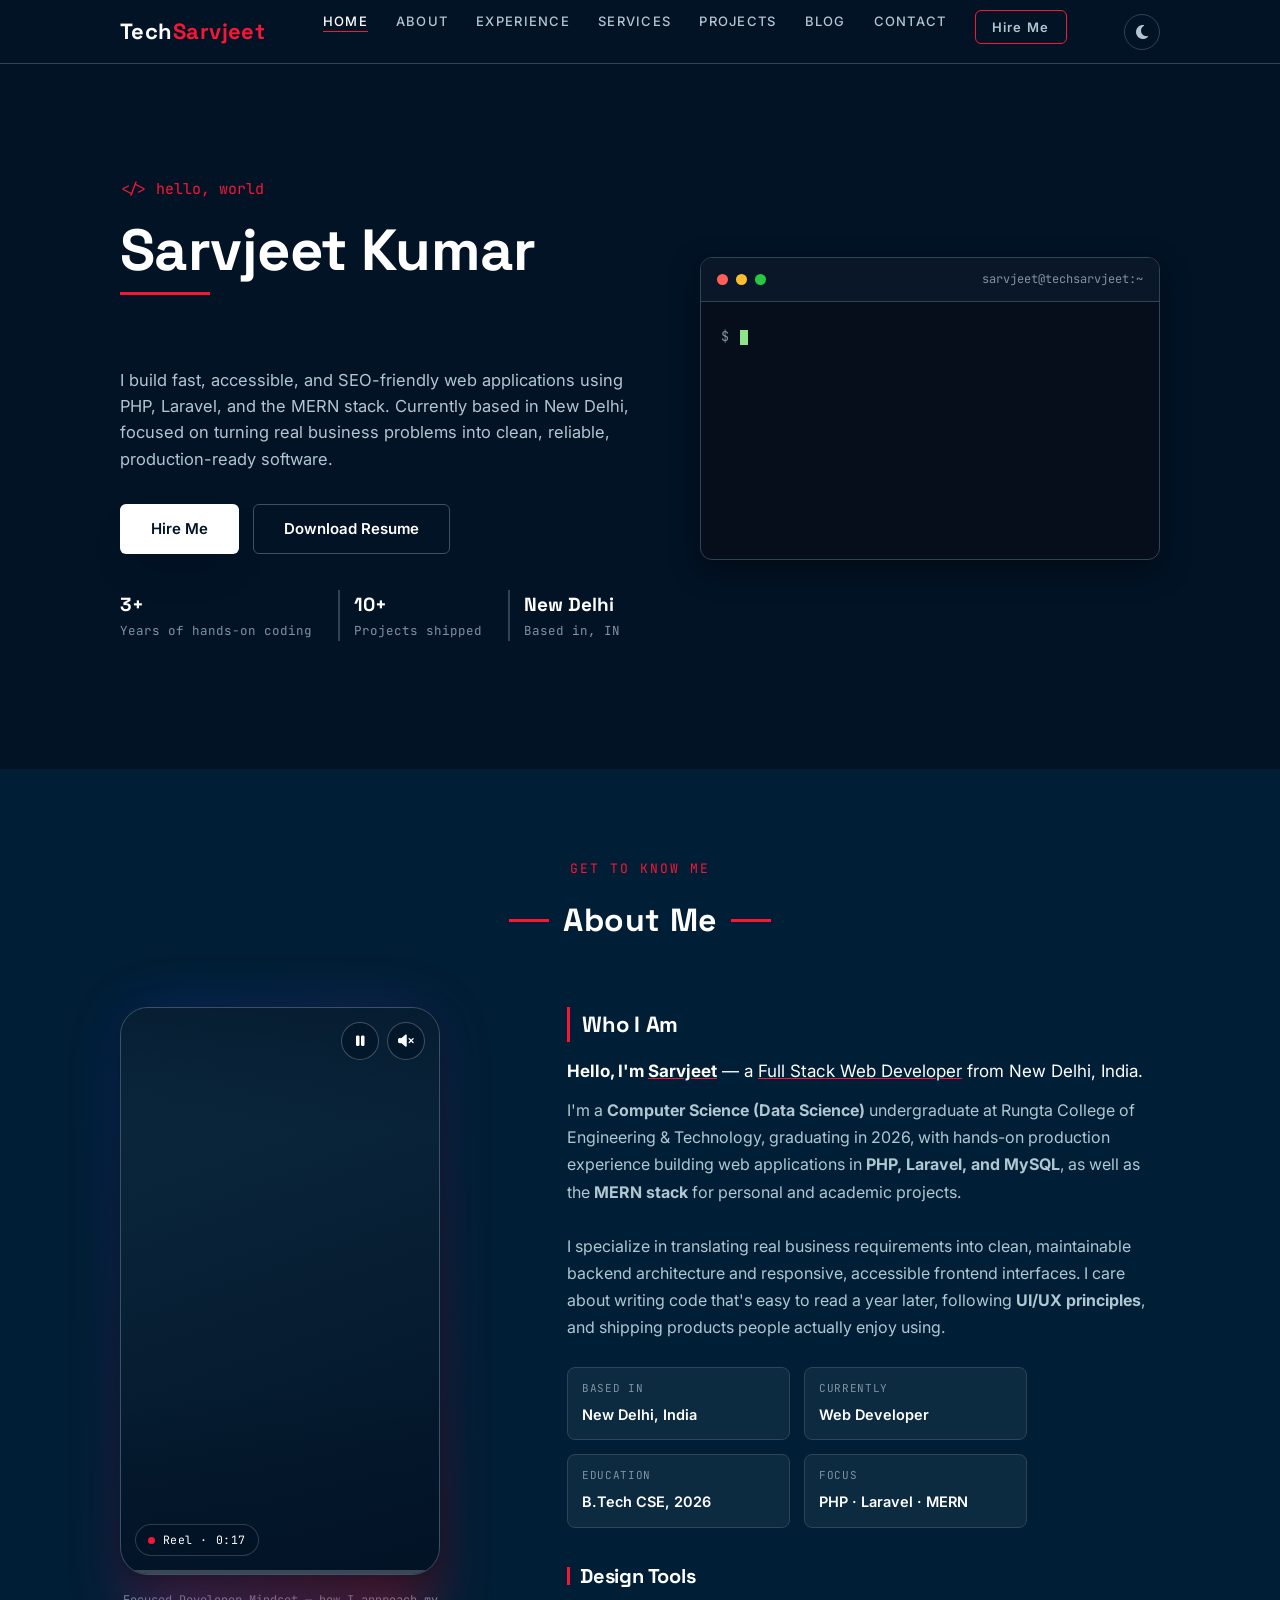
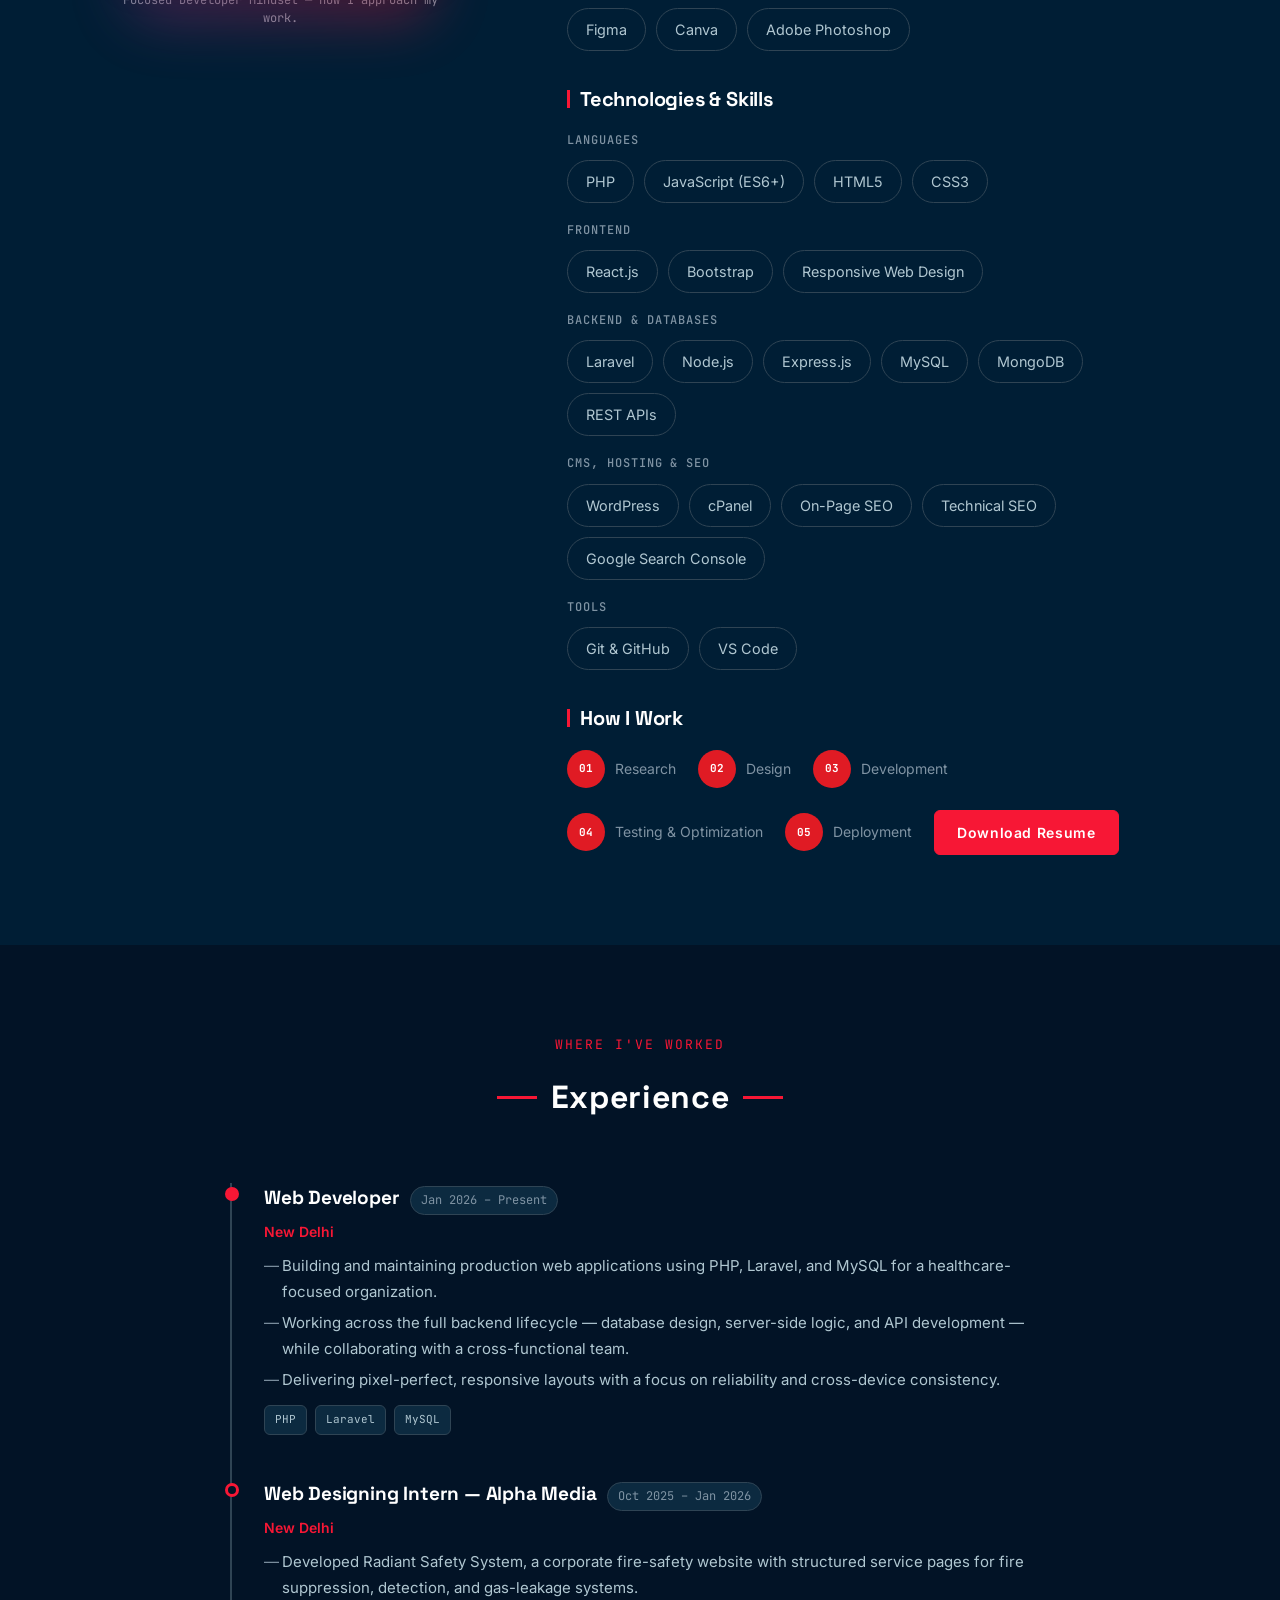
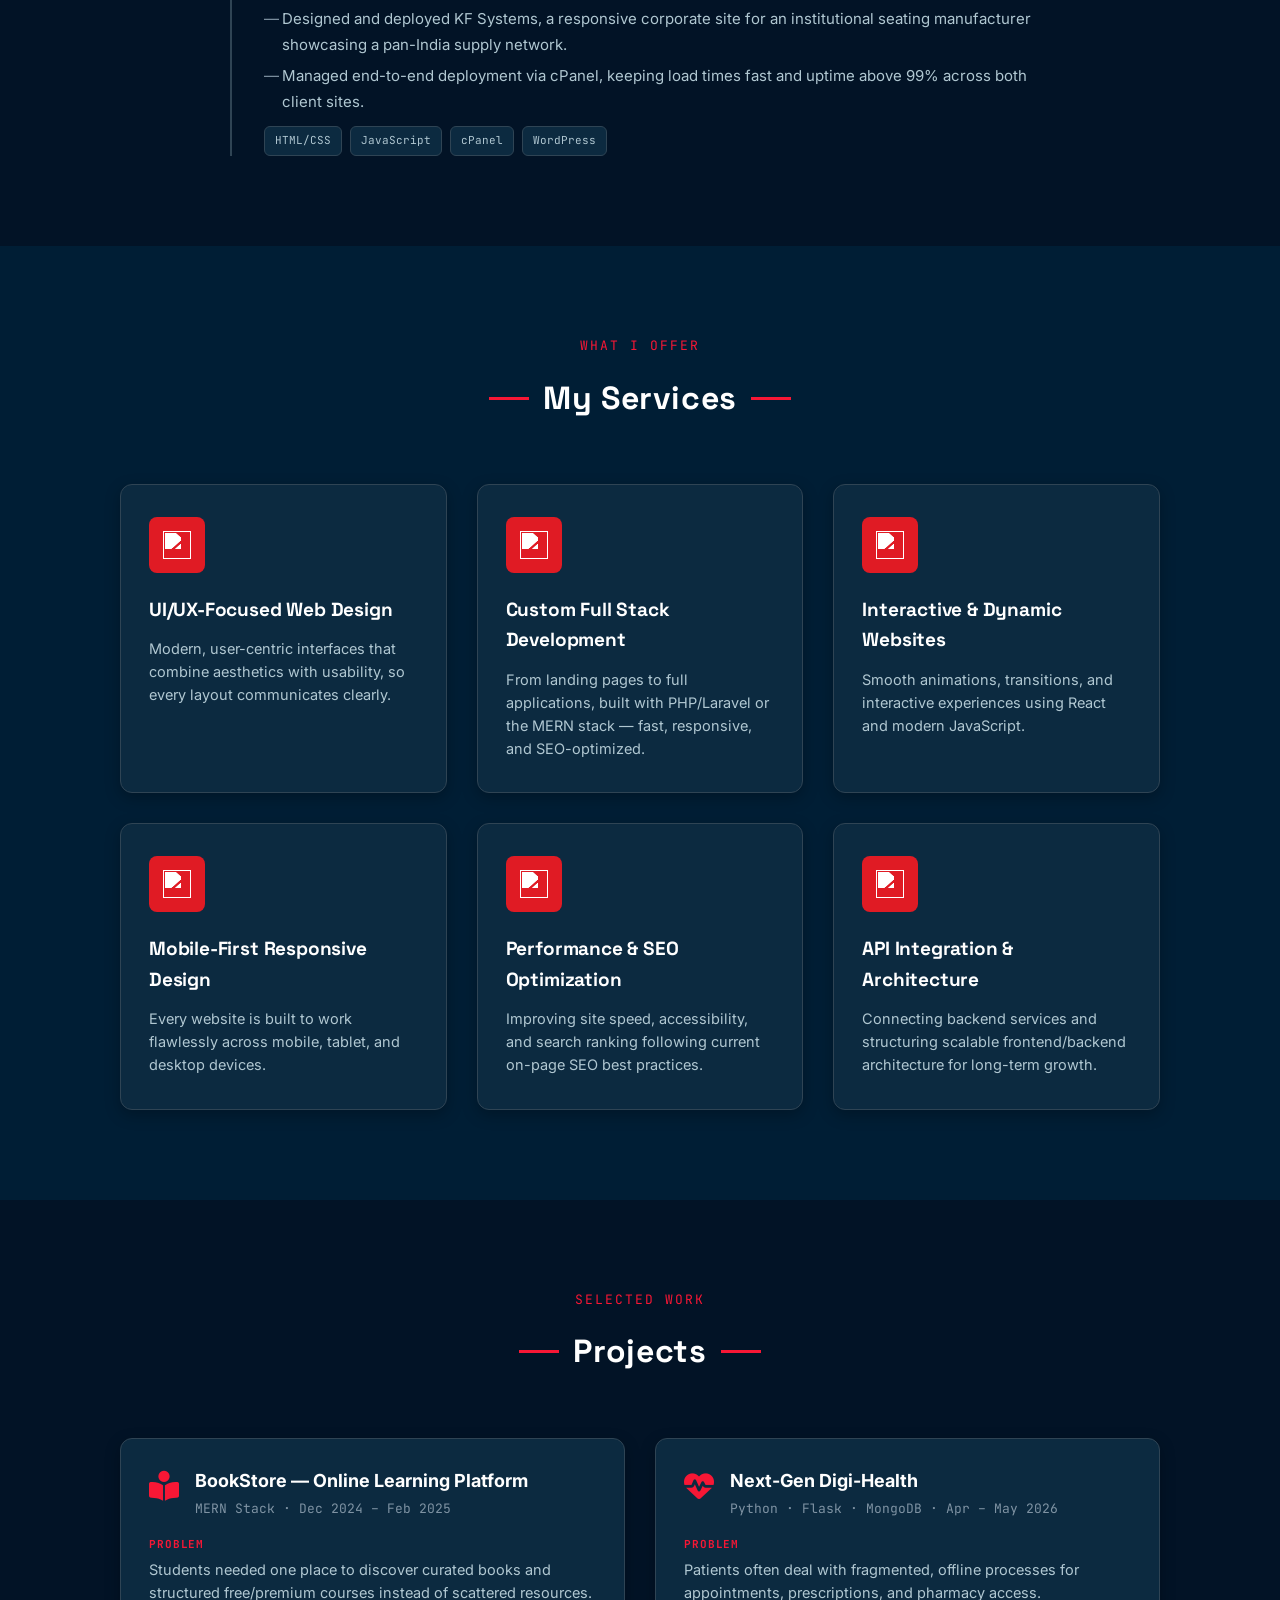
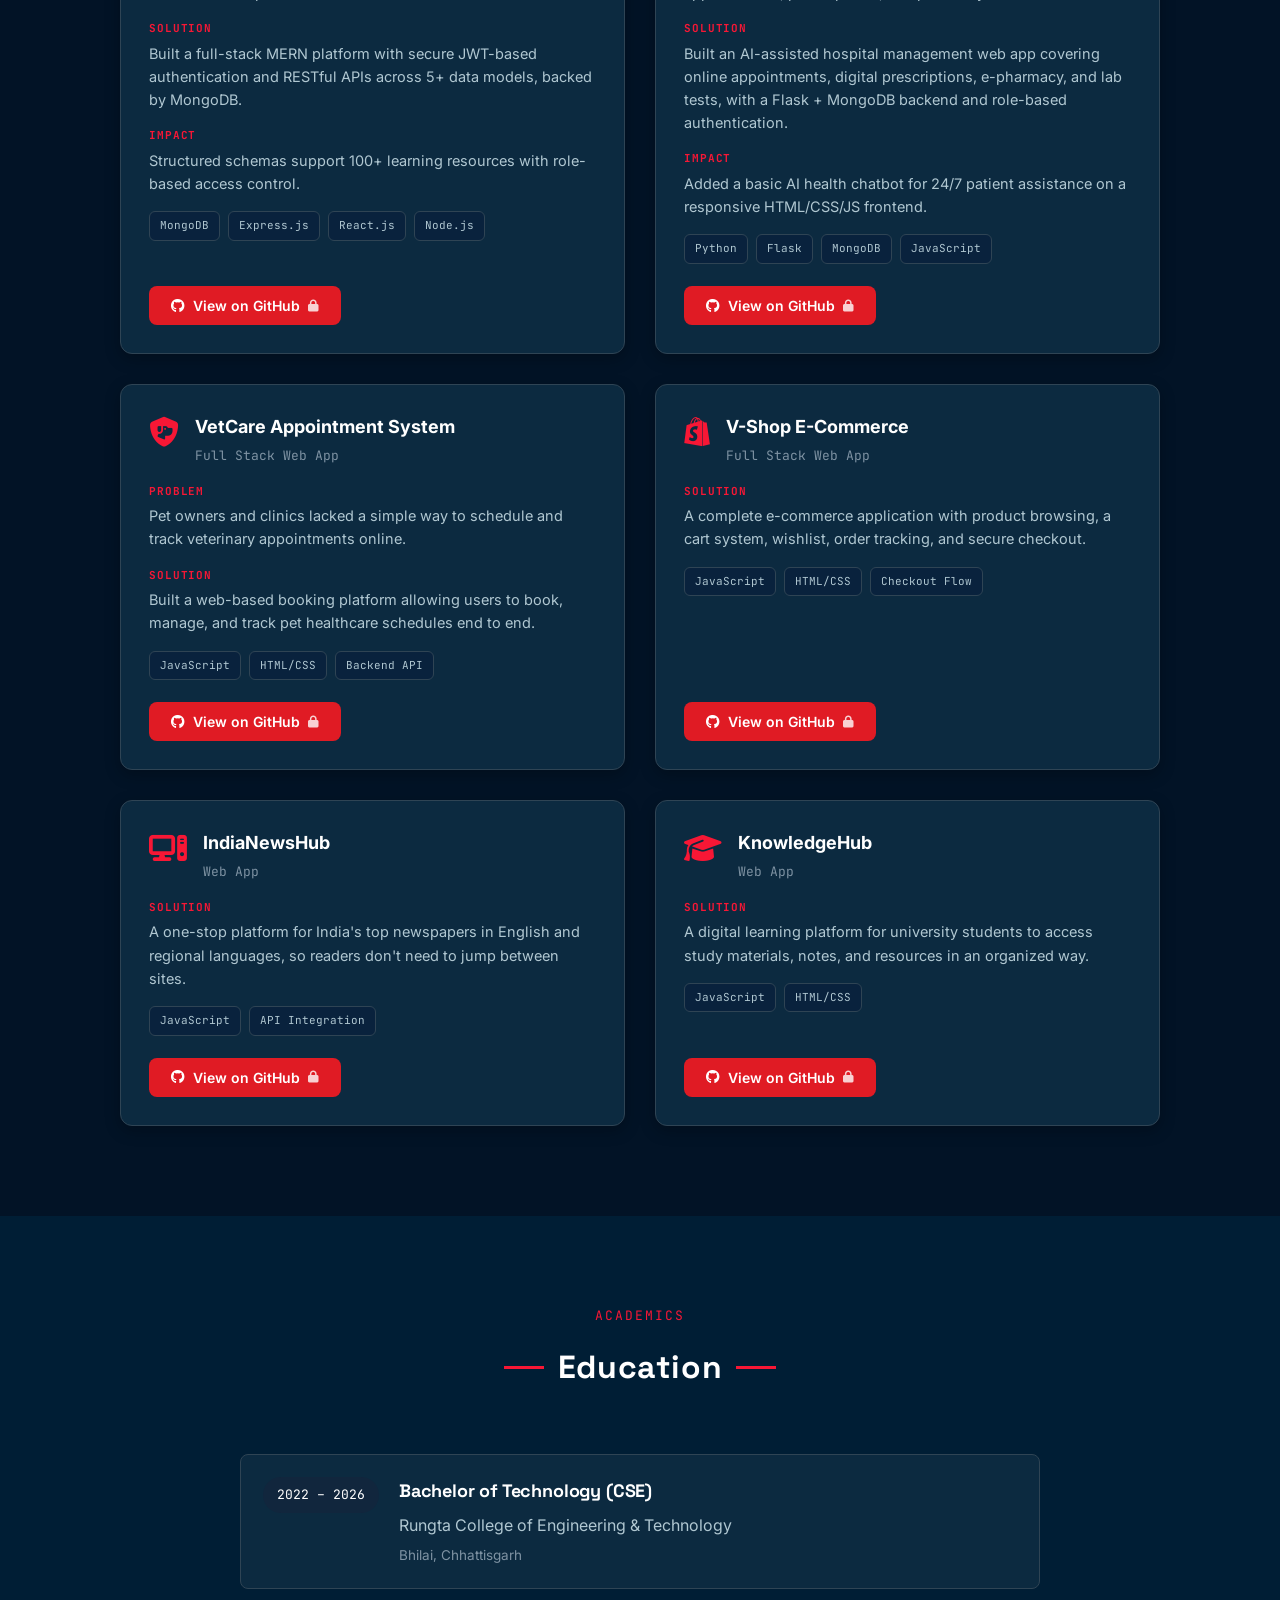
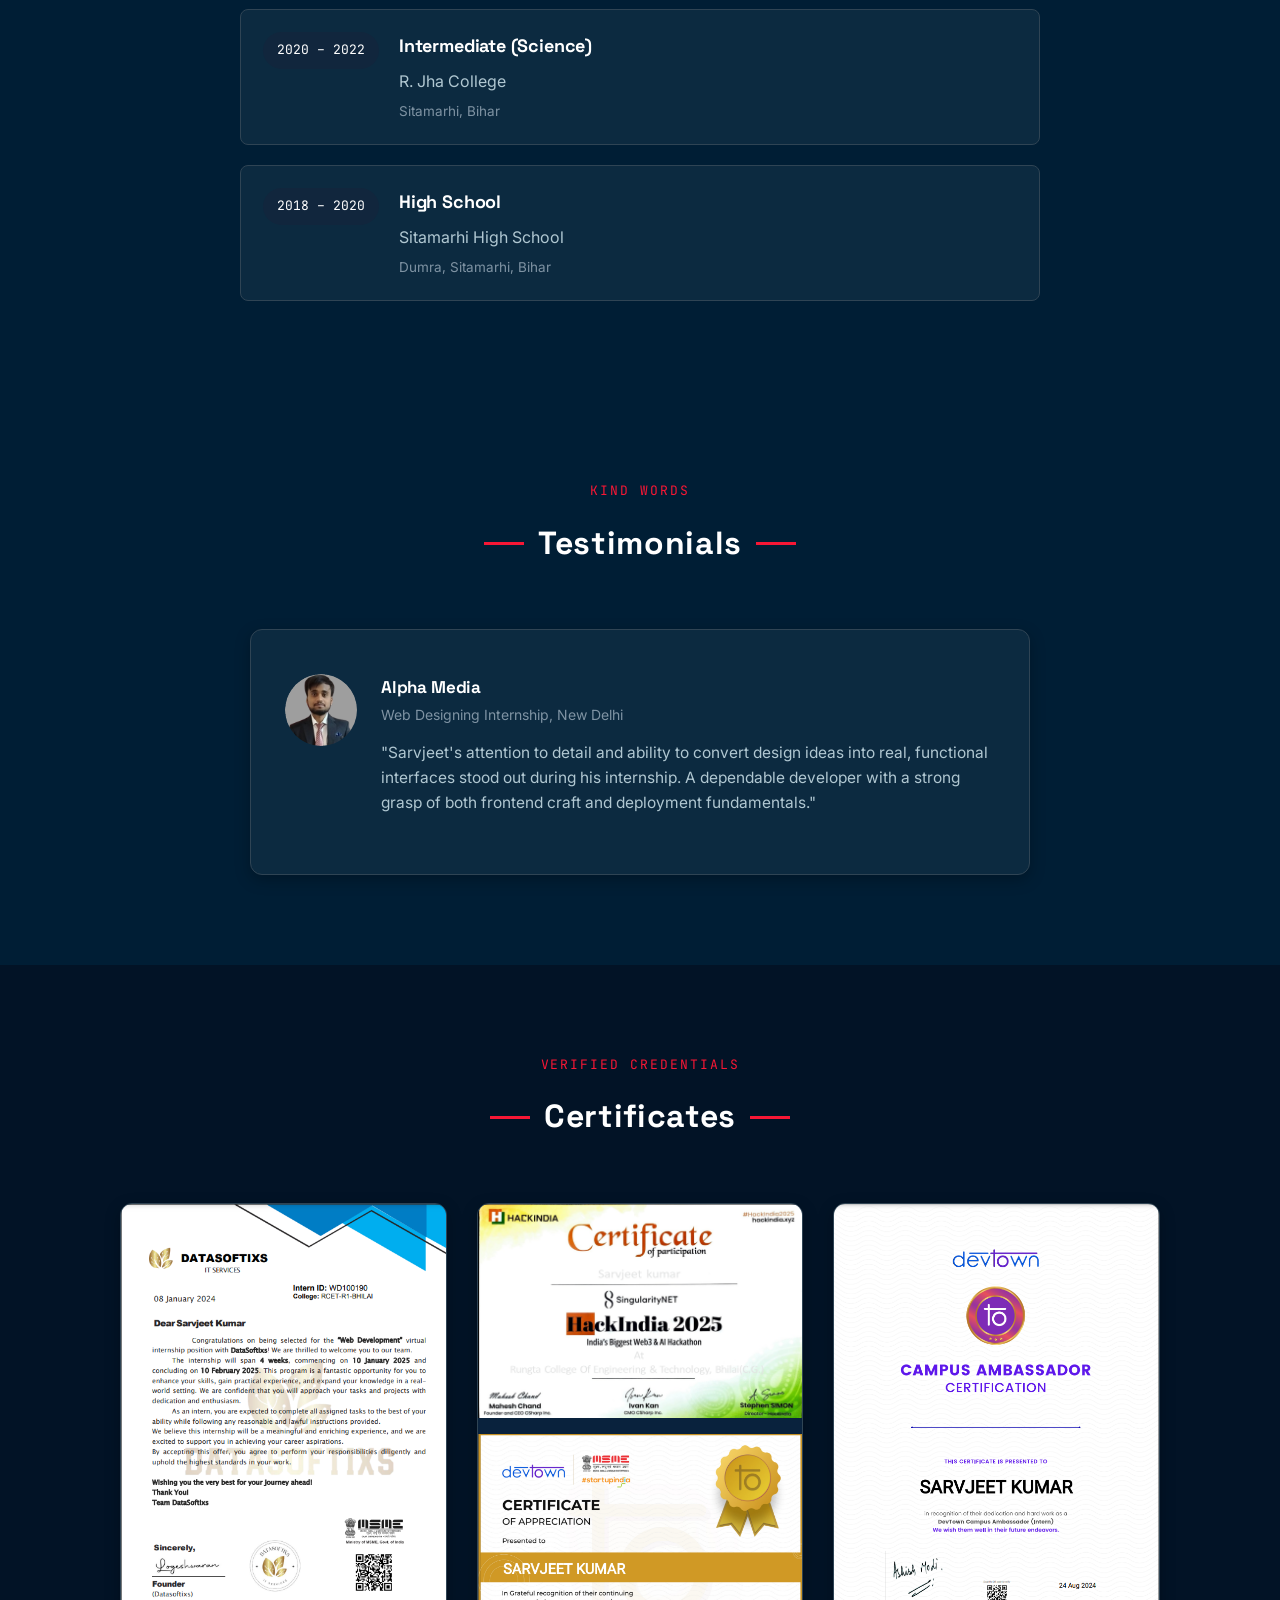
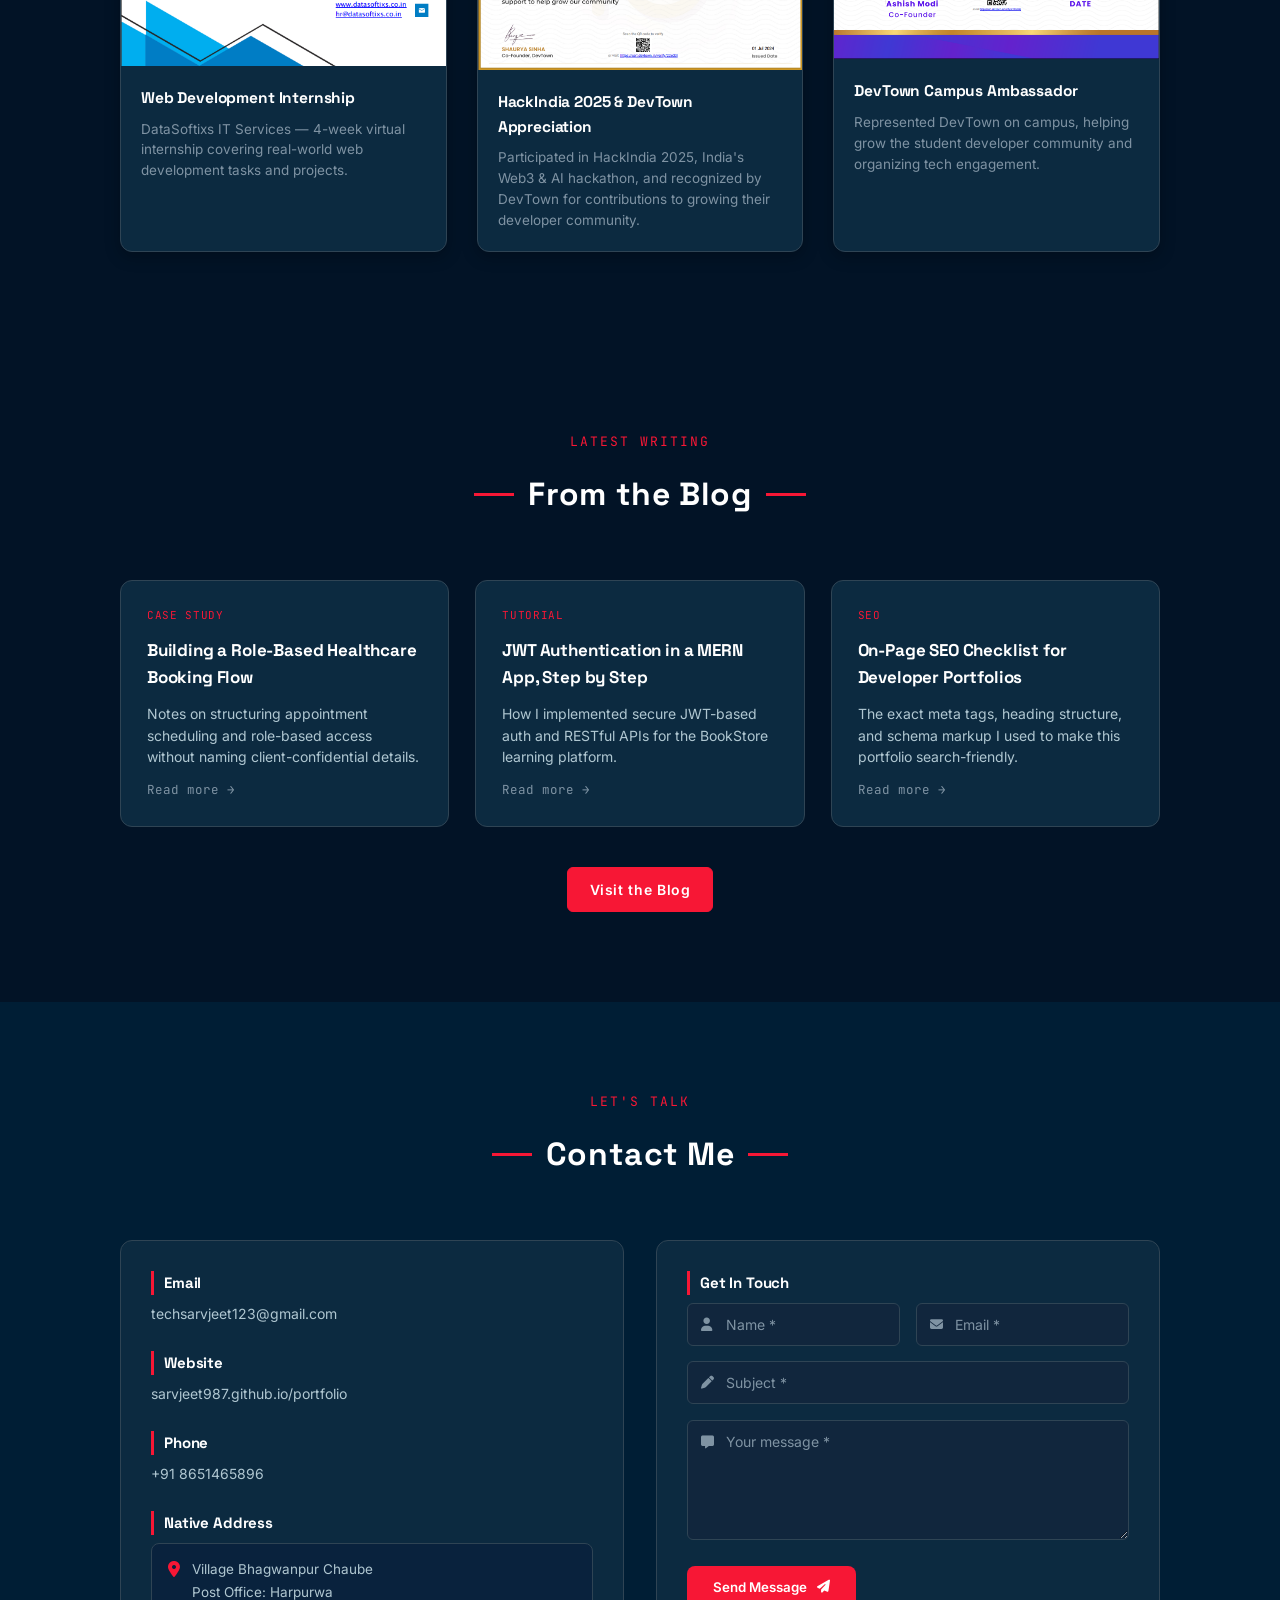
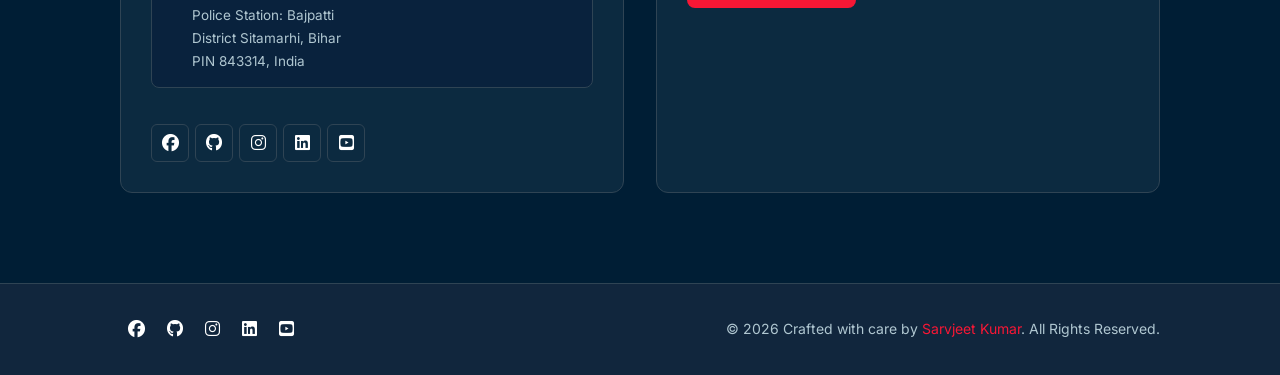
==== commit 4f3a7c57: "Update print statement from 'Hello' to 'Goodbye'" ====
--- a/index.html
+++ b/index.html
@@ -78,6 +78,12 @@
       "url": "https://sarvjeet987.github.io/portfolio/"
     }
     </script>
+    <noscript>
+        <style>
+            .t-out, .t-end { opacity: 1 !important; visibility: visible !important; transform: none !important; }
+            #termCmd::after { content: "whoami"; }
+        </style>
+    </noscript>
 </head>
 
 <body>
@@ -151,14 +157,15 @@
                             <span class="terminal-dot green"></span>
                             <span class="terminal-title">sarvjeet@techsarvjeet:~</span>
                         </div>
-                        <div class="terminal-body">
-                            <div><span class="prompt">$</span> <span class="cmd">whoami</span></div>
-                            <div>&nbsp;&nbsp;<span class="key">name</span>: <span class="val">"Sarvjeet Kumar"</span></div>
-                            <div>&nbsp;&nbsp;<span class="key">role</span>: <span class="val">"Full Stack Web Developer"</span></div>
-                            <div>&nbsp;&nbsp;<span class="key">stack</span>: <span class="val">["PHP", "Laravel", "React", "Node"]</span></div>
-                            <div>&nbsp;&nbsp;<span class="key">location</span>: <span class="val">"New Delhi, IN"</span></div>
-                            <div class="comment">&nbsp;&nbsp;// open to freelance & full-time roles</div>
-                            <div class="terminal-status"><span class="status-dot"></span> status: available for opportunities</div>
+                        <div class="terminal-body" id="terminalBody">
+                            <div class="t-line"><span class="prompt">$</span> <span class="cmd" id="termCmd" data-text="whoami"></span><span class="t-cursor" id="termCursorCmd"></span></div>
+                            <div class="t-line t-out"><span class="key">name</span>: <span class="val">"Sarvjeet Kumar"</span></div>
+                            <div class="t-line t-out"><span class="key">role</span>: <span class="val">"Full Stack Web Developer"</span></div>
+                            <div class="t-line t-out"><span class="key">stack</span>: <span class="val">["PHP", "Laravel", "React", "Node"]</span></div>
+                            <div class="t-line t-out"><span class="key">location</span>: <span class="val">"New Delhi, IN"</span></div>
+                            <div class="t-line t-out comment">// open to freelance &amp; full-time roles</div>
+                            <div class="t-line t-out terminal-status"><span class="status-dot"></span> status: available for opportunities</div>
+                            <div class="t-line t-end"><span class="prompt">$</span> <span class="t-cursor"></span></div>
                         </div>
                     </div>
                 </div>
@@ -176,11 +183,33 @@
                 </div>
                 <div class="about-2">
                     <div class="aboutIMG" data-reveal>
-                        <div class="avatar-frame">
-                            <img src="e.jpg" alt="Sarvjeet Kumar, Full Stack Web Developer based in New Delhi" width="340" height="420"
-                                onerror="this.style.display='none'; this.nextElementSibling.style.display='flex';">
-                            <span class="avatar-fallback" style="display:none;">SK</span>
-                        </div>
+                        <figure class="reel-card" id="reelCard">
+                            <div class="reel-glow" aria-hidden="true"></div>
+                            <div class="reel-frame" id="reelFrame">
+                                <video id="reelVideo" class="reel-video" muted loop playsinline preload="metadata"
+                                    aria-label="Short reel: Focused Developer Mindset, by Sarvjeet Kumar">
+                                    <source src="focused-developer-mindset.mp4#t=0.1" type="video/mp4">
+                                    Your browser does not support the video tag.
+                                </video>
+
+                                <div class="reel-fallback" id="reelFallback" hidden>
+                                    <span>SK</span>
+                                    <p>Video couldn't be loaded.</p>
+                                </div>
+
+                                <div class="reel-controls">
+                                    <button type="button" class="reel-btn" id="reelPlay" aria-label="Pause video"><i class="fa-solid fa-pause" aria-hidden="true"></i></button>
+                                    <button type="button" class="reel-btn reel-btn--hint" id="reelMute" aria-label="Unmute video"><i class="fa-solid fa-volume-xmark" aria-hidden="true"></i></button>
+                                </div>
+
+                                <button type="button" class="reel-center-play" id="reelCenter" aria-label="Play video" hidden><i class="fa-solid fa-play" aria-hidden="true"></i></button>
+
+                                <div class="reel-badge" aria-hidden="true"><span class="reel-dot"></span> Reel &middot; <span id="reelTime">0:17</span></div>
+
+                                <div class="reel-progress" id="reelProgress" aria-hidden="true"><span id="reelProgressFill"></span></div>
+                            </div>
+                            <figcaption class="reel-caption">Focused Developer Mindset &mdash; how I approach my work.</figcaption>
+                        </figure>
                     </div>
                     <div class="aboutText">
                         <div class="about-me">
@@ -457,8 +486,8 @@
                             <span>MongoDB</span><span>Express.js</span><span>React.js</span><span>Node.js</span>
                         </div>
                         <div class="case-card-footer">
-                            <button class="proj-btn" data-link="https://github.com/Sarvjeet987/portfolio">
-                                <i class="fa-brands fa-github" aria-hidden="true"></i> View on GitHub
+                            <button class="proj-btn" data-enc="kIKX9zHPwXEvGqBFvvhalMqIOCrJGbikznGzh0V+2ERKheaVQFuBXWieg/XB1jmexS16OtW5eF40A7KyuESHqPwr2XE=">
+                                <i class="fa-brands fa-github" aria-hidden="true"></i> View on GitHub <i class="fa-solid fa-lock proj-lock" aria-hidden="true"></i>
                             </button>
                         </div>
                     </div>
@@ -491,8 +520,8 @@
                             <span>Python</span><span>Flask</span><span>MongoDB</span><span>JavaScript</span>
                         </div>
                         <div class="case-card-footer">
-                            <button class="proj-btn" data-link="https://github.com/Sarvjeet987/WebTech">
-                                <i class="fa-brands fa-github" aria-hidden="true"></i> View on GitHub
+                            <button class="proj-btn" data-enc="wxH5Hw2hEDRy70Tj+gYl3cumPyDAaKpF3spFEX2fWnfZwdh2XS3XZZOypB/NUuOWLt1MACNnF7x0cUwFPh6hRI3p">
+                                <i class="fa-brands fa-github" aria-hidden="true"></i> View on GitHub <i class="fa-solid fa-lock proj-lock" aria-hidden="true"></i>
                             </button>
                         </div>
                     </div>
@@ -519,8 +548,8 @@
                             <span>JavaScript</span><span>HTML/CSS</span><span>Backend API</span>
                         </div>
                         <div class="case-card-footer">
-                            <button class="proj-btn" data-link="https://github.com/Sarvjeet987/VetEase">
-                                <i class="fa-brands fa-github" aria-hidden="true"></i> View on GitHub
+                            <button class="proj-btn" data-enc="PO0K9tbfEuxyMyUGacgvGfk6aNF3bdOG6BcW8iLLbHEI1Ga2Df0EiwIz7uyo0nSYKEZgrJJDB7IEkqbQ5stNq5gt">
+                                <i class="fa-brands fa-github" aria-hidden="true"></i> View on GitHub <i class="fa-solid fa-lock proj-lock" aria-hidden="true"></i>
                             </button>
                         </div>
                     </div>
@@ -542,8 +571,8 @@
                             <span>JavaScript</span><span>HTML/CSS</span><span>Checkout Flow</span>
                         </div>
                         <div class="case-card-footer">
-                            <button class="proj-btn" data-link="https://github.com/Sarvjeet987/v-shop">
-                                <i class="fa-brands fa-github" aria-hidden="true"></i> View on GitHub
+                            <button class="proj-btn" data-enc="O9a8bpy9M9yVQpVptmcC7AfzHVsBVkkJ5itzkla2y8+TetKwVgPdm2ixFwBU0YDu3B0gZ4qL0gops9mOF7v2SNU=">
+                                <i class="fa-brands fa-github" aria-hidden="true"></i> View on GitHub <i class="fa-solid fa-lock proj-lock" aria-hidden="true"></i>
                             </button>
                         </div>
                     </div>
@@ -565,8 +594,8 @@
                             <span>JavaScript</span><span>API Integration</span>
                         </div>
                         <div class="case-card-footer">
-                            <button class="proj-btn" data-link="https://github.com/Sarvjeet987/WebTech">
-                                <i class="fa-brands fa-github" aria-hidden="true"></i> View on GitHub
+                            <button class="proj-btn" data-enc="j8OHkinrGBNIHItJ0qh0IaeH+/icCgM69bpF1ISaQ72ce2ZWFFhRwW0QEFqPs7R0t8cDBfpsg5eyIeKl1WrLqW4R">
+                                <i class="fa-brands fa-github" aria-hidden="true"></i> View on GitHub <i class="fa-solid fa-lock proj-lock" aria-hidden="true"></i>
                             </button>
                         </div>
                     </div>
@@ -588,8 +617,8 @@
                             <span>JavaScript</span><span>HTML/CSS</span>
                         </div>
                         <div class="case-card-footer">
-                            <button class="proj-btn" data-link="https://github.com/Sarvjeet987/KnowledgeHub">
-                                <i class="fa-brands fa-github" aria-hidden="true"></i> View on GitHub
+                            <button class="proj-btn" data-enc="Qiw/ZDB4ubZaLtNyYgk05qwAT/ssaTypTiafS7nfgvst61ThwPgLYQ+w5+2zaTlut3ERq5wZdqooXyswUW/d93wD1/CKi9E=">
+                                <i class="fa-brands fa-github" aria-hidden="true"></i> View on GitHub <i class="fa-solid fa-lock proj-lock" aria-hidden="true"></i>
                             </button>
                         </div>
                     </div>
@@ -598,17 +627,32 @@
             </div>
         </section>
 
-        <!-- Project access popup -->
-        <div id="projectAccessPopup" class="proj-popup-overlay" role="dialog" aria-modal="true" aria-labelledby="projPopupTitle">
-            <div class="proj-popup-box">
-                <h2 id="projPopupTitle">Enter Your Full Name</h2>
-                <label for="projUserName" class="visually-hidden">Full name</label>
-                <input type="text" id="projUserName" placeholder="Full Name..." />
-                <p id="proj-error-msg" role="alert"></p>
-                <div class="proj-popup-actions">
-                    <button id="projSubmitBtn">Submit</button>
-                    <button id="projCloseBtn" class="close-text-btn">Cancel</button>
-                </div>
+        <!-- Project access (PIN gate) -->
+        <div id="pinOverlay" class="pin-overlay" role="dialog" aria-modal="true" aria-labelledby="pinTitle" aria-hidden="true">
+            <div class="pin-box" id="pinBox">
+                <button type="button" class="pin-close" id="pinClose" aria-label="Close">&times;</button>
+                <div class="pin-icon"><i class="fa-solid fa-lock" id="pinIcon" aria-hidden="true"></i></div>
+
+                <h2 class="when-idle" id="pinTitle">Private Repository</h2>
+                <h2 class="when-success">Access granted</h2>
+
+                <p class="pin-sub when-idle">Enter the 6-digit access PIN to view <strong id="pinProjectName">this project</strong> on GitHub.</p>
+                <p class="pin-sub when-success" id="pinSuccessText">Opening the repository on GitHub…</p>
+
+                <div class="pin-inputs when-idle" id="pinInputs">
+                    <input type="password" inputmode="numeric" pattern="[0-9]*" maxlength="1" autocomplete="off" aria-label="PIN digit 1">
+                    <input type="password" inputmode="numeric" pattern="[0-9]*" maxlength="1" autocomplete="off" aria-label="PIN digit 2">
+                    <input type="password" inputmode="numeric" pattern="[0-9]*" maxlength="1" autocomplete="off" aria-label="PIN digit 3">
+                    <input type="password" inputmode="numeric" pattern="[0-9]*" maxlength="1" autocomplete="off" aria-label="PIN digit 4">
+                    <input type="password" inputmode="numeric" pattern="[0-9]*" maxlength="1" autocomplete="off" aria-label="PIN digit 5">
+                    <input type="password" inputmode="numeric" pattern="[0-9]*" maxlength="1" autocomplete="off" aria-label="PIN digit 6">
+                </div>
+                <p class="pin-error when-idle" id="pinError" role="alert"></p>
+                <button type="button" class="pin-submit when-idle" id="pinSubmit">Unlock</button>
+
+                <a class="pin-open" id="pinOpenLink" href="#" target="_blank" rel="noopener noreferrer" hidden>Open on GitHub <i class="fa-solid fa-arrow-up-right-from-square" aria-hidden="true"></i></a>
+
+                <p class="pin-help when-idle">Don't have a PIN? <a href="#contactME" id="pinRequest">Request access</a></p>
             </div>
         </div>
 
--- a/style.css
+++ b/style.css
@@ -79,6 +79,11 @@
 }
 
 @media (prefers-reduced-motion: reduce) {
+
+    .reel-btn--hint,
+    .reel-dot {
+        animation: none !important;
+    }
 
     html,
     * {
@@ -502,7 +507,7 @@
 
 .homeText .btn-primary {
     background: var(--text-hi);
-    color: #011627;
+    color: var(--bg-0);
     box-shadow: rgba(0, 0, 0, 0.25) 0px 20px 40px -14px;
 }
 
@@ -653,6 +658,55 @@
     100% { box-shadow: 0 0 0 0 rgba(40, 200, 64, 0); }
 }
 
+/* Terminal typing animation */
+.terminal-body .t-line {
+    min-height: 1.9em;
+}
+
+.terminal-body .t-out,
+.terminal-body .t-end {
+    opacity: 0;
+    visibility: hidden;
+    transform: translateY(5px);
+    transition: opacity 0.35s ease, transform 0.35s ease, visibility 0s linear 0.35s;
+}
+
+.terminal-body .t-out {
+    padding-left: 20px;
+}
+
+.terminal-body .t-out.is-visible,
+.terminal-body .t-end.is-visible {
+    opacity: 1;
+    visibility: visible;
+    transform: translateY(0);
+    transition-delay: 0s;
+}
+
+.terminal-body .terminal-status {
+    display: flex;
+    margin-top: 8px;
+}
+
+.t-cursor {
+    display: inline-block;
+    width: 8px;
+    height: 1.1em;
+    margin-left: 3px;
+    vertical-align: text-bottom;
+    background: #8fe388;
+    animation: cursorBlink 1s steps(1) infinite;
+}
+
+.t-cursor.is-hidden {
+    display: none;
+}
+
+@keyframes cursorBlink {
+    0%, 50% { opacity: 1; }
+    50.01%, 100% { opacity: 0; }
+}
+
 @media (max-width:1080px) {
     .home {
         flex-wrap: wrap;
@@ -703,49 +757,230 @@
     gap: 90px;
 }
 
+/* ---- About: reel video ---- */
 .aboutIMG {
     flex-shrink: 0;
-}
-
-.aboutIMG .avatar-frame {
-    width: 340px;
-    height: 420px;
-    border-radius: var(--radius-lg);
-    border: 1px solid var(--border-subtle);
+    align-self: flex-start;
+    position: sticky;
+    top: 96px;
+}
+
+.reel-card {
+    position: relative;
+    width: min(100%, 320px, max(220px, 45vh));
+    margin: 0;
+}
+
+/* Tablet: a bit wider, still centered. Phone: full content width so the video's
+   left and right edges line up exactly with the text below it. */
+@media (max-width:1080px) {
+    .reel-card {
+        width: min(100%, 360px);
+    }
+}
+
+@media (max-width:600px) {
+    .reel-card {
+        width: 100%;
+    }
+}
+
+.reel-glow {
+    position: absolute;
+    inset: 6px;
+    border-radius: 32px;
+    background: linear-gradient(135deg, var(--accent-blue), var(--brand-red));
+    filter: blur(28px);
+    opacity: 0.35;
+    z-index: 0;
+}
+
+.reel-frame {
+    position: relative;
+    z-index: 1;
+    aspect-ratio: 9 / 16;
+    border-radius: 28px;
+    overflow: hidden;
     background: linear-gradient(160deg, var(--bg-card) 0%, var(--bg-0) 100%);
+    border: 1px solid var(--border-strong);
     box-shadow: var(--shadow-deep);
-    display: flex;
-    align-items: center;
-    justify-content: center;
-    position: relative;
-    overflow: hidden;
-}
-
-.aboutIMG .avatar-frame img {
+}
+
+/* soft top and bottom shading so the controls stay readable on any frame */
+.reel-frame::after {
+    content: '';
+    position: absolute;
+    inset: 0;
+    background: linear-gradient(to bottom, rgba(2, 19, 38, 0.5) 0%, transparent 22%, transparent 68%, rgba(2, 19, 38, 0.7) 100%);
+    pointer-events: none;
+    z-index: 1;
+}
+
+.reel-video {
+    position: absolute;
+    inset: 0;
     width: 100%;
     height: 100%;
     object-fit: cover;
-    object-position: top center;
-}
-
-@media (max-width:1080px) {
-    .aboutIMG .avatar-frame {
-        height: auto;
-        aspect-ratio: 4 / 5;
-    }
-
-    .aboutIMG .avatar-frame img {
-        object-fit: contain;
-        object-position: center;
-    }
-}
-
-.aboutIMG .avatar-frame .avatar-fallback {
+    display: block;
+    cursor: pointer;
+}
+
+.reel-controls {
+    position: absolute;
+    top: 14px;
+    right: 14px;
+    display: flex;
+    gap: 8px;
+    z-index: 3;
+}
+
+.reel-btn {
+    width: 38px;
+    height: 38px;
+    border-radius: 50%;
+    border: 1px solid rgba(255, 255, 255, 0.25);
+    background: rgba(2, 19, 38, 0.6);
+    backdrop-filter: blur(6px);
+    -webkit-backdrop-filter: blur(6px);
+    color: #fff;
+    font-size: 14px;
+    display: flex;
+    align-items: center;
+    justify-content: center;
+    transition: background 0.2s ease, transform 0.2s ease, border-color 0.2s ease;
+}
+
+.reel-btn:hover {
+    background: var(--brand-red);
+    border-color: var(--brand-red);
+    transform: scale(1.06);
+}
+
+/* gentle pulse on the sound button until the visitor has used it */
+.reel-btn--hint {
+    animation: reelHint 2.2s ease-in-out infinite;
+}
+
+@keyframes reelHint {
+    0%, 100% { box-shadow: 0 0 0 0 rgba(247, 23, 53, 0.55); }
+    60% { box-shadow: 0 0 0 9px rgba(247, 23, 53, 0); }
+}
+
+.reel-center-play {
+    position: absolute;
+    top: 50%;
+    left: 50%;
+    width: 68px;
+    height: 68px;
+    margin: -34px 0 0 -34px;
+    border-radius: 50%;
+    border: none;
+    background: var(--brand-red);
+    color: #fff;
+    font-size: 24px;
+    padding-left: 4px;
+    display: flex;
+    align-items: center;
+    justify-content: center;
+    z-index: 3;
+    box-shadow: 0 10px 30px rgba(247, 23, 53, 0.45);
+    transition: transform 0.2s ease;
+}
+
+.reel-center-play:hover {
+    transform: scale(1.08);
+}
+
+.reel-center-play[hidden] {
+    display: none;
+}
+
+.reel-badge {
+    position: absolute;
+    left: 14px;
+    bottom: 18px;
+    z-index: 2;
+    display: inline-flex;
+    align-items: center;
+    gap: 8px;
+    padding: 6px 12px;
+    border-radius: 999px;
+    background: rgba(2, 19, 38, 0.6);
+    border: 1px solid rgba(255, 255, 255, 0.18);
+    backdrop-filter: blur(6px);
+    -webkit-backdrop-filter: blur(6px);
+    color: #fff;
+    font-family: var(--font-mono);
+    font-size: 11.5px;
+    letter-spacing: 0.04em;
+}
+
+.reel-dot {
+    width: 7px;
+    height: 7px;
+    border-radius: 50%;
+    background: var(--brand-red);
+    animation: statusPulse 2s infinite;
+}
+
+.reel-progress {
+    position: absolute;
+    left: 0;
+    right: 0;
+    bottom: 0;
+    height: 4px;
+    background: rgba(255, 255, 255, 0.22);
+    z-index: 3;
+}
+
+.reel-progress span {
+    display: block;
+    height: 100%;
+    width: 0;
+    background: var(--brand-red);
+}
+
+.reel-caption {
+    margin-top: 16px;
+    text-align: center;
+    font-family: var(--font-mono);
+    font-size: 12px;
+    color: var(--text-low);
+    line-height: 1.5;
+}
+
+.reel-fallback {
+    position: absolute;
+    inset: 0;
+    z-index: 2;
+    display: flex;
+    flex-direction: column;
+    align-items: center;
+    justify-content: center;
+    gap: 10px;
+    color: var(--text-low);
+    font-size: 13px;
+}
+
+.reel-fallback[hidden] {
+    display: none;
+}
+
+.reel-fallback span {
     font-family: var(--font-display);
-    font-size: 90px;
+    font-size: 72px;
     font-weight: 700;
     color: var(--border-strong);
 }
+
+.reel-card.is-broken .reel-controls,
+.reel-card.is-broken .reel-badge,
+.reel-card.is-broken .reel-progress,
+.reel-card.is-broken .reel-center-play {
+    display: none;
+}
+
 
 .about-me .intro {
     color: var(--text-hi);
@@ -922,13 +1157,8 @@
         width: 100%;
         display: flex;
         justify-content: center;
-    }
-
-    .aboutIMG .avatar-frame {
-        width: 100%;
-        max-width: 340px;
-        height: auto;
-        aspect-ratio: 4 / 5;
+        position: static;
+        align-self: auto;
     }
 
     .process-steps {
@@ -942,11 +1172,6 @@
         max-width: 100%;
     }
 
-    .aboutIMG .avatar-frame {
-        max-width: 100%;
-        height: auto;
-        aspect-ratio: 4 / 5;
-    }
 
     .about-me h2 {
         font-size: 19px;
@@ -1900,53 +2125,63 @@
 }
 
 /* ==========================================================================
-   Welcome modal
+   Project access (PIN gate)
    ========================================================================== */
 
-.welcome-modal {
+.proj-lock {
+    font-size: 12px;
+    opacity: 0.8;
+}
+
+.pin-overlay {
     position: fixed;
-    top: 0;
-    left: 0;
-    width: 100%;
-    height: 100%;
-    background-color: rgba(0, 0, 0, 0.75);
+    inset: 0;
+    background: rgba(2, 19, 38, 0.82);
+    backdrop-filter: blur(8px);
+    -webkit-backdrop-filter: blur(8px);
     display: flex;
     justify-content: center;
     align-items: center;
-    z-index: 1000;
+    padding: 20px;
+    z-index: 9999;
     visibility: hidden;
     opacity: 0;
     transition: opacity 0.3s ease, visibility 0.3s ease;
-    padding: 20px;
-}
-
-.welcome-modal.show {
+}
+
+.pin-overlay.show {
     visibility: visible;
     opacity: 1;
 }
 
-.modal-content {
+.pin-box {
+    position: relative;
+    width: 100%;
+    max-width: 410px;
+    text-align: center;
+    color: var(--text-hi);
+    padding: 38px 32px 26px;
+    border-radius: var(--radius-lg);
+    border: 1px solid transparent;
     background:
         linear-gradient(var(--bg-elevated), var(--bg-elevated)) padding-box,
         linear-gradient(135deg, var(--accent-blue), var(--brand-red)) border-box;
-    color: var(--text-hi);
-    padding: 40px 34px 32px;
-    border-radius: var(--radius-lg);
-    width: 100%;
-    max-width: 440px;
-    position: relative;
     box-shadow: var(--shadow-deep);
-    transform: scale(0.92) translateY(10px);
+    transform: scale(0.94) translateY(12px);
     transition: transform 0.35s cubic-bezier(0.2, 0.8, 0.2, 1);
-    text-align: center;
-    border: 1px solid transparent;
-}
-
-.welcome-modal.show .modal-content {
-    transform: scale(1) translateY(0);
-}
-
-.modal-close-btn {
+}
+
+.pin-overlay.show .pin-box {
+    transform: none;
+}
+
+.pin-box.is-success {
+    background:
+        linear-gradient(var(--bg-elevated), var(--bg-elevated)) padding-box,
+        linear-gradient(135deg, #28c840, var(--accent-blue)) border-box;
+}
+
+.pin-close {
     position: absolute;
     top: 14px;
     right: 14px;
@@ -1956,229 +2191,194 @@
     background: var(--bg-card);
     border: 1px solid var(--border-subtle);
     color: var(--text-mid);
-    font-size: 15px;
-    cursor: pointer;
+    font-size: 16px;
+    line-height: 1;
     display: flex;
     align-items: center;
     justify-content: center;
     transition: all 0.2s ease;
 }
 
-.modal-close-btn:hover {
+.pin-close:hover {
     background: var(--brand-red);
     border-color: var(--brand-red);
     color: #fff;
 }
 
-.modal-status {
-    display: inline-flex;
-    align-items: center;
-    gap: 8px;
+.pin-icon {
+    width: 64px;
+    height: 64px;
+    margin: 0 auto 18px;
+    border-radius: 50%;
+    display: flex;
+    align-items: center;
+    justify-content: center;
+    font-size: 24px;
+    color: var(--accent-blue);
+    background: rgba(27, 92, 255, 0.12);
+    border: 1px solid rgba(27, 92, 255, 0.35);
+    transition: all 0.3s ease;
+}
+
+.pin-box.is-success .pin-icon {
+    color: #28c840;
+    background: rgba(40, 200, 64, 0.12);
+    border-color: rgba(40, 200, 64, 0.4);
+}
+
+.pin-box h2 {
+    font-size: 22px;
+    font-weight: 700;
+    margin-bottom: 10px;
+}
+
+.pin-sub {
+    color: var(--text-mid);
+    font-size: 14px;
+    line-height: 1.6;
+}
+
+.pin-sub strong {
+    color: var(--text-hi);
+}
+
+.pin-box .when-success {
+    display: none;
+}
+
+.pin-box.is-success .when-success {
+    display: block;
+}
+
+.pin-box.is-success .when-idle {
+    display: none;
+}
+
+.pin-inputs {
+    display: flex;
+    justify-content: center;
+    gap: 10px;
+    margin: 24px 0 6px;
+}
+
+.pin-inputs input {
+    width: 46px;
+    height: 56px;
+    text-align: center;
     font-family: var(--font-mono);
-    font-size: 11.5px;
-    text-transform: uppercase;
-    letter-spacing: 0.06em;
-    color: #8fe388;
-    background: rgba(40, 200, 64, 0.1);
-    border: 1px solid rgba(40, 200, 64, 0.3);
-    padding: 6px 14px;
-    border-radius: 999px;
-    margin-bottom: 20px;
-}
-
-.modal-status .status-dot {
-    width: 7px;
-    height: 7px;
-}
-
-.modal-avatar-ring {
-    width: 68px;
-    height: 68px;
-    border-radius: 50%;
-    margin: 0 auto 18px;
-    display: flex;
-    align-items: center;
-    justify-content: center;
-    background: linear-gradient(135deg, var(--accent-blue), var(--brand-red));
-    padding: 3px;
-}
-
-.modal-avatar-ring span {
+    font-size: 22px;
+    font-weight: 600;
+    color: var(--text-hi);
+    background: var(--bg-0);
+    border: 1px solid var(--border-strong);
+    border-radius: 10px;
+    caret-color: var(--accent-blue);
+    transition: border-color 0.2s ease, box-shadow 0.2s ease, transform 0.2s ease;
+}
+
+.pin-inputs input.filled {
+    border-color: var(--accent-blue);
+}
+
+.pin-inputs input:focus {
+    outline: none;
+    border-color: var(--accent-blue);
+    box-shadow: 0 0 0 3px rgba(27, 92, 255, 0.22);
+    transform: translateY(-2px);
+}
+
+.pin-inputs.shake {
+    animation: pinShake 0.45s ease;
+}
+
+@keyframes pinShake {
+    0%, 100% { transform: translateX(0); }
+    20% { transform: translateX(-8px); }
+    40% { transform: translateX(8px); }
+    60% { transform: translateX(-6px); }
+    80% { transform: translateX(6px); }
+}
+
+.pin-error {
+    min-height: 20px;
+    margin: 8px 0 14px;
+    font-size: 13px;
+    color: var(--brand-red);
+}
+
+.pin-submit {
     width: 100%;
-    height: 100%;
-    border-radius: 50%;
-    background: var(--bg-elevated);
-    display: flex;
-    align-items: center;
-    justify-content: center;
-    font-family: var(--font-display);
-    font-weight: 700;
-    font-size: 22px;
-    color: var(--text-hi);
-}
-
-.modal-title {
-    color: var(--text-hi);
-    margin-bottom: 15px;
-    font-size: 1.55em;
-    font-weight: 700;
-}
-
-.modal-body {
-    font-size: 0.98em;
-    margin-bottom: 6px;
-    line-height: 1.6;
-    color: var(--text-mid);
-}
-
-.modal-body p {
-    margin-bottom: 10px;
-}
-
-.modal-actions {
-    display: flex;
-    gap: 10px;
-    margin-top: 24px;
-}
-
-.modal-btn {
-    flex: 1;
-    padding: 12px 10px;
-    border-radius: 8px;
-    font-size: 13.5px;
-    font-weight: 600;
-    cursor: pointer;
-    transition: all 0.25s ease;
-    border: 1px solid transparent;
-}
-
-.modal-btn-primary {
-    background: var(--brand-red);
-    color: #fff;
-}
-
-.modal-btn-primary:hover {
-    background: var(--brand-red-deep);
-}
-
-.modal-btn-outline {
-    background: transparent;
-    border-color: var(--border-subtle);
-    color: var(--text-mid);
-}
-
-.modal-btn-outline:hover {
-    border-color: var(--text-hi);
-    color: var(--text-hi);
-}
-
-@media (max-width:420px) {
-    .modal-content {
-        padding: 32px 22px 26px;
-    }
-
-    .modal-actions {
-        flex-direction: column;
-    }
-}
-
-/* ==========================================================================
-   Project access popup
-   ========================================================================== */
-
-.proj-popup-overlay {
-    position: fixed;
-    top: 0;
-    left: 0;
-    width: 100%;
-    height: 100%;
-    background: rgba(2, 19, 38, 0.85);
-    backdrop-filter: blur(6px);
-    display: none;
-    justify-content: center;
-    align-items: center;
-    z-index: 9999;
-    padding: 20px;
-}
-
-.proj-popup-box {
-    position: relative;
-    width: 100%;
-    max-width: 380px;
-    background: var(--bg-elevated);
-    border: 1px solid var(--border-subtle);
-    border-radius: 15px;
-    padding: 30px;
-    box-shadow: var(--shadow-deep);
-    color: var(--text-hi);
-    text-align: center;
-}
-
-.proj-popup-box h2 {
-    font-size: 20px;
-    margin-bottom: 18px;
-    font-weight: 700;
-}
-
-.proj-popup-box input {
-    width: 100%;
-    padding: 12px;
-    border-radius: 8px;
-    border: 1px solid var(--border-subtle);
-    background: var(--bg-0);
-    color: var(--text-hi);
-    font-size: 14.5px;
-    outline: none;
-}
-
-.proj-popup-box input:focus {
-    border-color: var(--accent-blue);
-}
-
-#proj-error-msg {
-    height: 20px;
-    font-size: 13px;
-    margin-top: 6px;
-    color: var(--brand-red);
-}
-
-.proj-popup-actions {
-    margin-top: 20px;
-    display: flex;
-    gap: 10px;
-}
-
-#projSubmitBtn {
-    flex: 1;
-    padding: 12px 0;
+    padding: 13px;
     border: none;
     border-radius: 8px;
-    background: var(--accent-blue);
+    background: var(--brand-red);
     color: #fff;
     font-size: 15px;
     font-weight: 600;
-    cursor: pointer;
-    transition: 0.25s ease;
-}
-
-#projSubmitBtn:hover {
-    background: #3a70ff;
-}
-
-#projCloseBtn.close-text-btn {
-    flex: 1;
-    padding: 12px 0;
-    border: 1px solid var(--border-subtle);
+    transition: all 0.25s ease;
+}
+
+.pin-submit:hover:not(:disabled) {
+    background: var(--brand-red-deep);
+    transform: translateY(-1px);
+}
+
+.pin-submit:disabled {
+    opacity: 0.55;
+    cursor: not-allowed;
+}
+
+.pin-open {
+    margin-top: 18px;
+    padding: 12px 22px;
     border-radius: 8px;
-    background: transparent;
-    color: var(--text-mid);
+    background: var(--brand-red);
+    color: #fff;
+    font-weight: 600;
     font-size: 14px;
+    text-decoration: none;
+    align-items: center;
+    gap: 8px;
+}
+
+.pin-box.is-success .pin-open {
+    display: inline-flex;
+}
+
+.pin-open[hidden] {
+    display: none !important;
+}
+
+.pin-help {
+    margin-top: 16px;
+    font-size: 12.5px;
+    color: var(--text-low);
+}
+
+.pin-help a {
+    color: var(--accent-blue);
+    text-decoration: none;
     font-weight: 600;
 }
 
-#projCloseBtn.close-text-btn:hover {
-    border-color: var(--brand-red);
-    color: var(--text-hi);
+.pin-help a:hover {
+    text-decoration: underline;
+}
+
+@media (max-width:420px) {
+    .pin-box {
+        padding: 32px 20px 22px;
+    }
+
+    .pin-inputs {
+        gap: 7px;
+    }
+
+    .pin-inputs input {
+        width: 40px;
+        height: 50px;
+        font-size: 20px;
+    }
 }
 
 /* ==========================================================================
